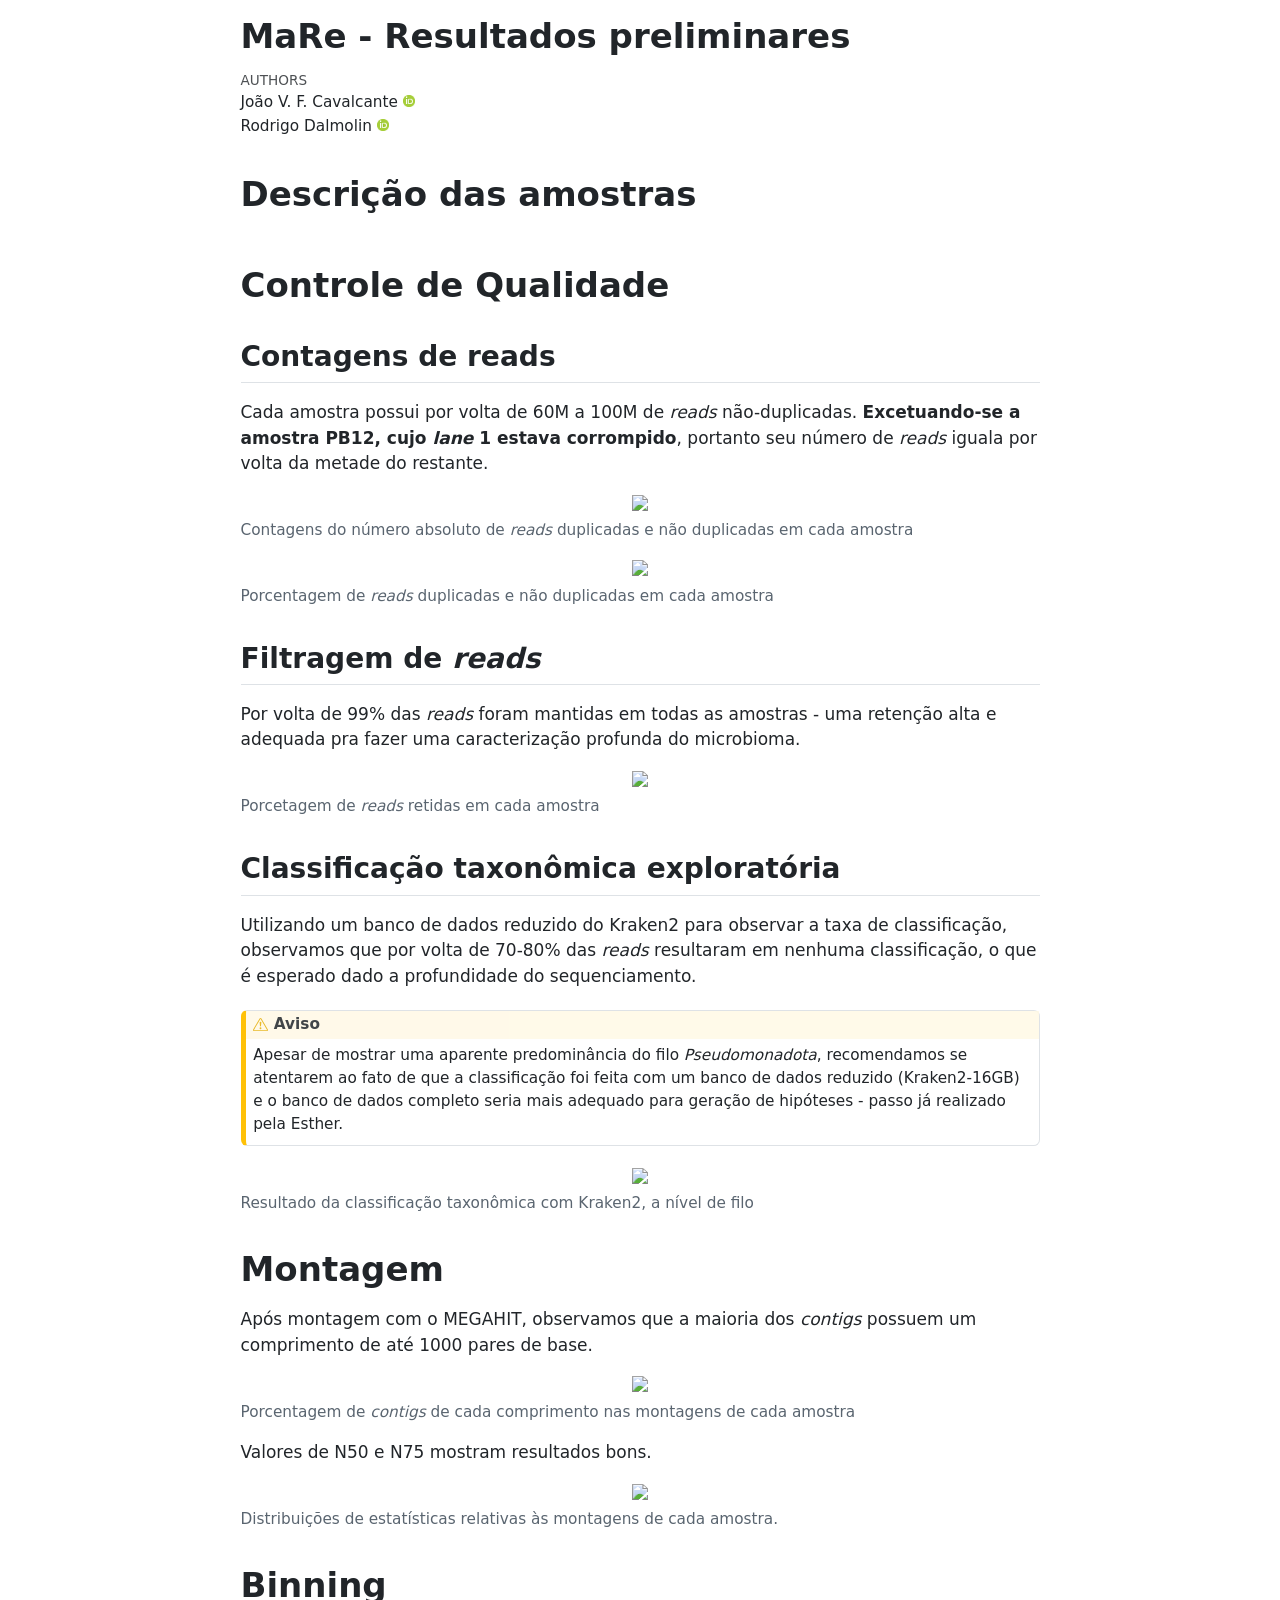
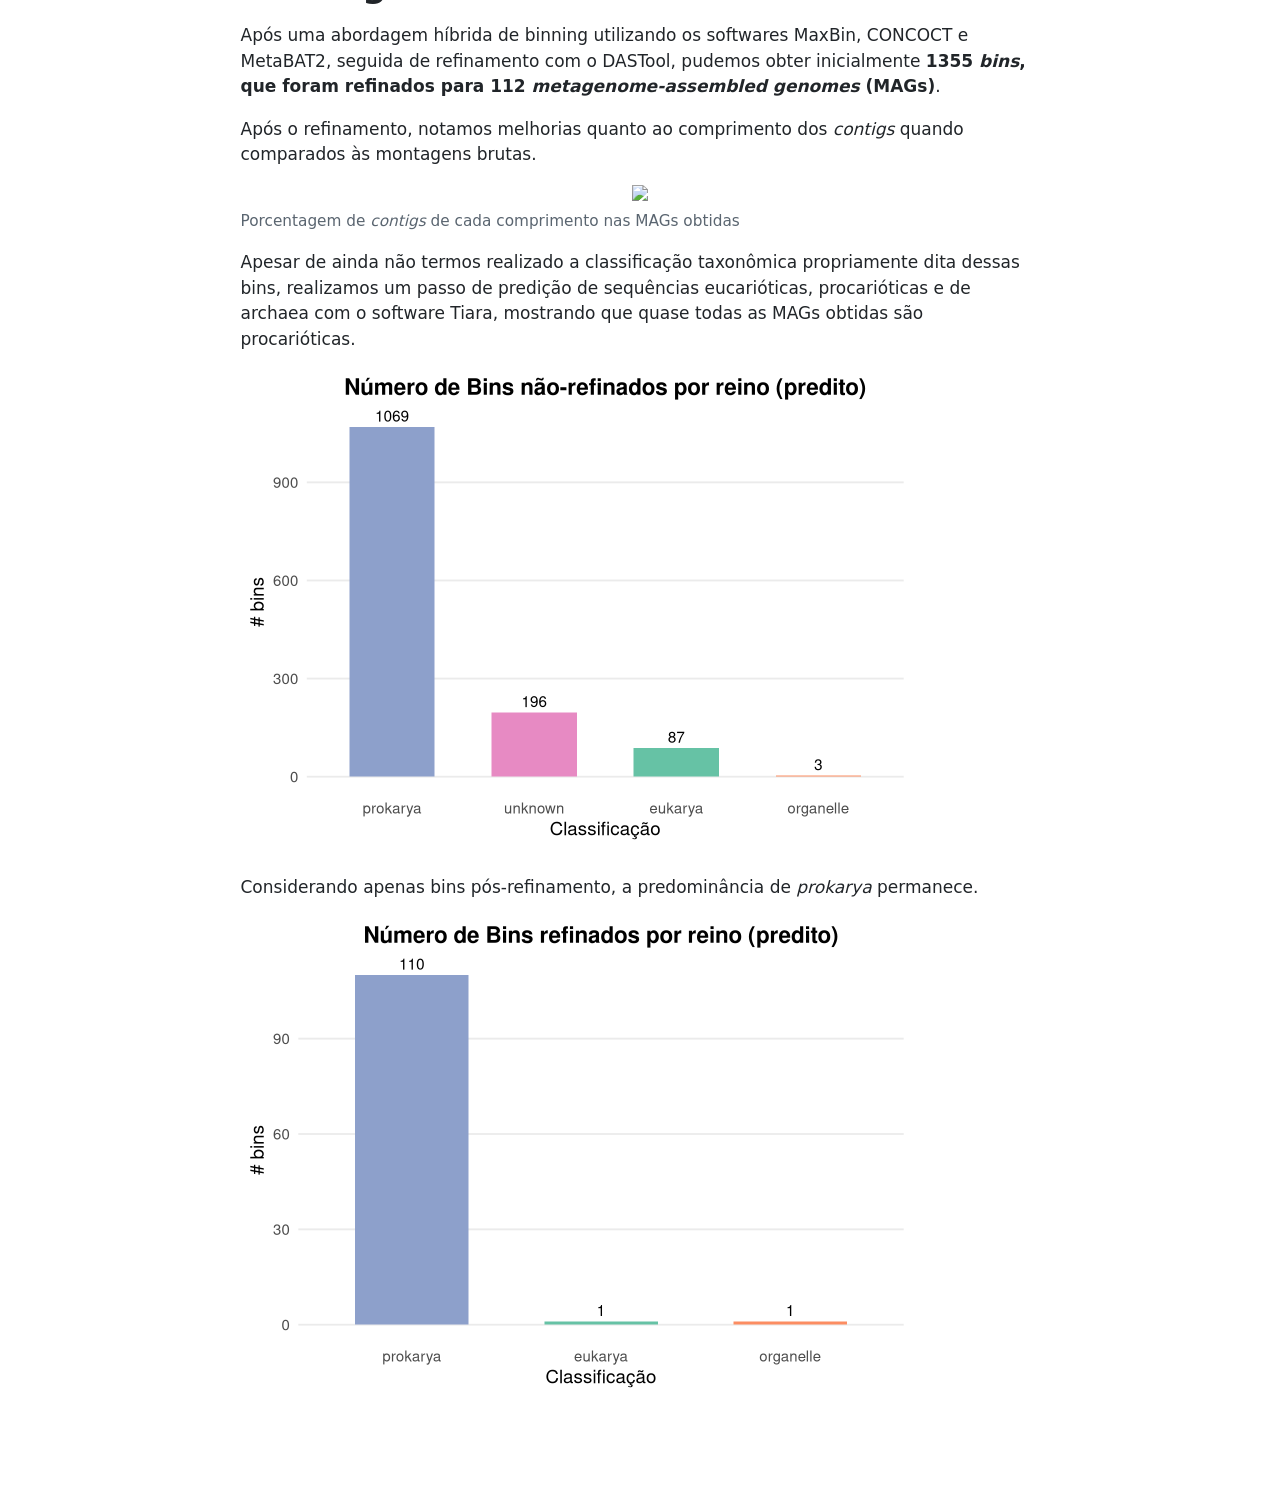
==== index.html @ b027f6ff "feat: Add report" ====
<!DOCTYPE html>
<html xmlns="http://www.w3.org/1999/xhtml" lang="en" xml:lang="en"><head>

<meta charset="utf-8">
<meta name="generator" content="quarto-1.4.553">

<meta name="viewport" content="width=device-width, initial-scale=1.0, user-scalable=yes">

<meta name="author" content="João V. F. Cavalcante">
<meta name="author" content="Rodrigo Dalmolin">

<title>MaRe - Resultados preliminares</title>
<style>
code{white-space: pre-wrap;}
span.smallcaps{font-variant: small-caps;}
div.columns{display: flex; gap: min(4vw, 1.5em);}
div.column{flex: auto; overflow-x: auto;}
div.hanging-indent{margin-left: 1.5em; text-indent: -1.5em;}
ul.task-list{list-style: none;}
ul.task-list li input[type="checkbox"] {
  width: 0.8em;
  margin: 0 0.8em 0.2em -1em; /* quarto-specific, see https://github.com/quarto-dev/quarto-cli/issues/4556 */ 
  vertical-align: middle;
}
</style>


<script src="index_files/libs/clipboard/clipboard.min.js"></script>
<script src="index_files/libs/quarto-html/quarto.js"></script>
<script src="index_files/libs/quarto-html/popper.min.js"></script>
<script src="index_files/libs/quarto-html/tippy.umd.min.js"></script>
<script src="index_files/libs/quarto-html/anchor.min.js"></script>
<link href="index_files/libs/quarto-html/tippy.css" rel="stylesheet">
<link href="index_files/libs/quarto-html/quarto-syntax-highlighting.css" rel="stylesheet" id="quarto-text-highlighting-styles">
<script src="index_files/libs/bootstrap/bootstrap.min.js"></script>
<link href="index_files/libs/bootstrap/bootstrap-icons.css" rel="stylesheet">
<link href="index_files/libs/bootstrap/bootstrap.min.css" rel="stylesheet" id="quarto-bootstrap" data-mode="light">
<script src="index_files/libs/core-js-2.5.3/shim.min.js"></script>
<script src="index_files/libs/react-18.2.0/react.min.js"></script>
<script src="index_files/libs/react-18.2.0/react-dom.min.js"></script>
<script src="index_files/libs/reactwidget-2.0.0/react-tools.js"></script>
<script src="index_files/libs/htmlwidgets-1.6.4/htmlwidgets.js"></script>
<link href="index_files/libs/reactable-0.4.4/reactable.css" rel="stylesheet">
<script src="index_files/libs/reactable-binding-0.4.4/reactable.js"></script>


</head>

<body class="fullcontent">

<div id="quarto-content" class="page-columns page-rows-contents page-layout-article">

<main class="content" id="quarto-document-content">

<header id="title-block-header" class="quarto-title-block default">
<div class="quarto-title">
<h1 class="title">MaRe - Resultados preliminares</h1>
</div>



<div class="quarto-title-meta">

    <div>
    <div class="quarto-title-meta-heading">Authors</div>
    <div class="quarto-title-meta-contents">
             <p>João V. F. Cavalcante <a href="https://orcid.org/0000-0001-7513-7376" class="quarto-title-author-orcid"> <img src="[data-uri]"></a></p>
             <p>Rodrigo Dalmolin <a href="https://orcid.org/0000-0002-1688-6155" class="quarto-title-author-orcid"> <img src="[data-uri]"></a></p>
          </div>
  </div>
    
  
    
  </div>
  


</header>


<section id="descrição-das-amostras" class="level1">
<h1>Descrição das amostras</h1>
<div class="cell">
<div class="cell-output-display">
<div class="reactable html-widget html-fill-item" id="htmlwidget-205b510c0024f7c6f679" style="width:auto;height:auto;"></div>
<script type="application/json" data-for="htmlwidget-205b510c0024f7c6f679">{"x":{"tag":{"name":"Reactable","attribs":{"data":{"Amostra":["PB4","PB7","PB11","PB9","PB3","PB1","PB12"],"Local":["EstuárioBarradeMamanguape","EstuárioBarradeMamanguape","EstuárioCabedelo","EstuárioCabedelo","RestingaBarradeMamanguape","RestingaBarradeMamanguapeAçude","RestingaCabedeloRio"]},"columns":[{"id":"Amostra","name":"Amostra","type":"character"},{"id":"Local","name":"Local","type":"character"}],"highlight":true,"bordered":true,"striped":true,"compact":true,"dataKey":"7ef9dca7e879ddbe4e282c5e7ed46dc0"},"children":[]},"class":"reactR_markup"},"evals":[],"jsHooks":[]}</script>
</div>
</div>
</section>
<section id="controle-de-qualidade" class="level1">
<h1>Controle de Qualidade</h1>
<section id="contagens-de-reads" class="level2">
<h2 class="anchored" data-anchor-id="contagens-de-reads">Contagens de reads</h2>
<p>Cada amostra possui por volta de 60M a 100M de <em>reads</em> não-duplicadas. <strong>Excetuando-se a amostra PB12, cujo <em>lane</em> 1 estava corrompido</strong>, portanto seu número de <em>reads</em> iguala por volta da metade do restante.</p>
<div class="quarto-figure quarto-figure-center">
<figure class="figure">
<p><img src="./results/figures/fastqc_sequence_counts_plot.png" class="img-fluid figure-img"></p>
<figcaption>Contagens do número absoluto de <em>reads</em> duplicadas e não duplicadas em cada amostra</figcaption>
</figure>
</div>
<div class="quarto-figure quarto-figure-center">
<figure class="figure">
<p><img src="./results/figures/fastqc_sequence_counts_plot_percentage.png" class="img-fluid figure-img"></p>
<figcaption>Porcentagem de <em>reads</em> duplicadas e não duplicadas em cada amostra</figcaption>
</figure>
</div>
</section>
<section id="filtragem-de-reads" class="level2">
<h2 class="anchored" data-anchor-id="filtragem-de-reads">Filtragem de <em>reads</em></h2>
<p>Por volta de 99% das <em>reads</em> foram mantidas em todas as amostras - uma retenção alta e adequada pra fazer uma caracterização profunda do microbioma.</p>
<div class="quarto-figure quarto-figure-center">
<figure class="figure">
<p><img src="./results/figures/fastp_filtered_reads_plot.png" class="img-fluid figure-img"></p>
<figcaption>Porcetagem de <em>reads</em> retidas em cada amostra</figcaption>
</figure>
</div>
</section>
<section id="classificação-taxonômica-exploratória" class="level2">
<h2 class="anchored" data-anchor-id="classificação-taxonômica-exploratória">Classificação taxonômica exploratória</h2>
<p>Utilizando um banco de dados reduzido do Kraken2 para observar a taxa de classificação, observamos que por volta de 70-80% das <em>reads</em> resultaram em nenhuma classificação, o que é esperado dado a profundidade do sequenciamento.</p>
<div class="callout callout-style-default callout-warning callout-titled">
<div class="callout-header d-flex align-content-center">
<div class="callout-icon-container">
<i class="callout-icon"></i>
</div>
<div class="callout-title-container flex-fill">
Aviso
</div>
</div>
<div class="callout-body-container callout-body">
<p>Apesar de mostrar uma aparente predominância do filo <em>Pseudomonadota</em>, recomendamos se atentarem ao fato de que a classificação foi feita com um banco de dados reduzido (Kraken2-16GB) e o banco de dados completo seria mais adequado para geração de hipóteses - passo já realizado pela Esther.</p>
</div>
</div>
<div class="quarto-figure quarto-figure-center">
<figure class="figure">
<p><img src="./results/figures/Kraken2-top-n-plot.png" class="img-fluid figure-img"></p>
<figcaption>Resultado da classificação taxonômica com Kraken2, a nível de filo</figcaption>
</figure>
</div>
</section>
</section>
<section id="montagem" class="level1">
<h1>Montagem</h1>
<p>Após montagem com o MEGAHIT, observamos que a maioria dos <em>contigs</em> possuem um comprimento de até 1000 pares de base.</p>
<div class="quarto-figure quarto-figure-center">
<figure class="figure">
<p><img src="results/figures/quast_num_contigs.png" class="img-fluid figure-img"></p>
<figcaption>Porcentagem de <em>contigs</em> de cada comprimento nas montagens de cada amostra</figcaption>
</figure>
</div>
<p>Valores de N50 e N75 mostram resultados bons.</p>
<div class="quarto-figure quarto-figure-center">
<figure class="figure">
<p><img src="results/figures/quast_table.png" class="img-fluid figure-img"></p>
<figcaption>Distribuições de estatísticas relativas às montagens de cada amostra.</figcaption>
</figure>
</div>
</section>
<section id="binning" class="level1">
<h1>Binning</h1>
<p>Após uma abordagem híbrida de binning utilizando os softwares MaxBin, CONCOCT e MetaBAT2, seguida de refinamento com o DASTool, pudemos obter inicialmente <strong>1355 <em>bins</em>, que foram refinados para 112 <em>metagenome-assembled genomes</em> (MAGs)</strong>.</p>
<p>Após o refinamento, notamos melhorias quanto ao comprimento dos <em>contigs</em> quando comparados às montagens brutas.</p>
<div class="quarto-figure quarto-figure-center">
<figure class="figure">
<p><img src="results/figures/quast_num_contigs-1.png" class="img-fluid figure-img"></p>
<figcaption>Porcentagem de <em>contigs</em> de cada comprimento nas MAGs obtidas</figcaption>
</figure>
</div>
<p>Apesar de ainda não termos realizado a classificação taxonômica propriamente dita dessas bins, realizamos um passo de predição de sequências eucarióticas, procarióticas e de archaea com o software Tiara, mostrando que quase todas as MAGs obtidas são procarióticas.</p>
<div class="cell">
<div class="cell-output-display">
<div>
<figure class="figure">
<p><img src="index_files/figure-html/unnamed-chunk-2-1.png" class="img-fluid figure-img" width="672"></p>
</figure>
</div>
</div>
</div>
<p>Considerando apenas bins pós-refinamento, a predominância de <em>prokarya</em> permanece.</p>
<div class="cell">
<div class="cell-output-display">
<div>
<figure class="figure">
<p><img src="index_files/figure-html/unnamed-chunk-3-1.png" class="img-fluid figure-img" width="672"></p>
</figure>
</div>
</div>
</div>
</section>

</main>
<!-- /main column -->
<script id="quarto-html-after-body" type="application/javascript">
window.document.addEventListener("DOMContentLoaded", function (event) {
  const toggleBodyColorMode = (bsSheetEl) => {
    const mode = bsSheetEl.getAttribute("data-mode");
    const bodyEl = window.document.querySelector("body");
    if (mode === "dark") {
      bodyEl.classList.add("quarto-dark");
      bodyEl.classList.remove("quarto-light");
    } else {
      bodyEl.classList.add("quarto-light");
      bodyEl.classList.remove("quarto-dark");
    }
  }
  const toggleBodyColorPrimary = () => {
    const bsSheetEl = window.document.querySelector("link#quarto-bootstrap");
    if (bsSheetEl) {
      toggleBodyColorMode(bsSheetEl);
    }
  }
  toggleBodyColorPrimary();  
  const icon = "";
  const anchorJS = new window.AnchorJS();
  anchorJS.options = {
    placement: 'right',
    icon: icon
  };
  anchorJS.add('.anchored');
  const isCodeAnnotation = (el) => {
    for (const clz of el.classList) {
      if (clz.startsWith('code-annotation-')) {                     
        return true;
      }
    }
    return false;
  }
  const clipboard = new window.ClipboardJS('.code-copy-button', {
    text: function(trigger) {
      const codeEl = trigger.previousElementSibling.cloneNode(true);
      for (const childEl of codeEl.children) {
        if (isCodeAnnotation(childEl)) {
          childEl.remove();
        }
      }
      return codeEl.innerText;
    }
  });
  clipboard.on('success', function(e) {
    // button target
    const button = e.trigger;
    // don't keep focus
    button.blur();
    // flash "checked"
    button.classList.add('code-copy-button-checked');
    var currentTitle = button.getAttribute("title");
    button.setAttribute("title", "Copied!");
    let tooltip;
    if (window.bootstrap) {
      button.setAttribute("data-bs-toggle", "tooltip");
      button.setAttribute("data-bs-placement", "left");
      button.setAttribute("data-bs-title", "Copied!");
      tooltip = new bootstrap.Tooltip(button, 
        { trigger: "manual", 
          customClass: "code-copy-button-tooltip",
          offset: [0, -8]});
      tooltip.show();    
    }
    setTimeout(function() {
      if (tooltip) {
        tooltip.hide();
        button.removeAttribute("data-bs-title");
        button.removeAttribute("data-bs-toggle");
        button.removeAttribute("data-bs-placement");
      }
      button.setAttribute("title", currentTitle);
      button.classList.remove('code-copy-button-checked');
    }, 1000);
    // clear code selection
    e.clearSelection();
  });
    var localhostRegex = new RegExp(/^(?:http|https):\/\/localhost\:?[0-9]*\//);
    var mailtoRegex = new RegExp(/^mailto:/);
      var filterRegex = new RegExp('/' + window.location.host + '/');
    var isInternal = (href) => {
        return filterRegex.test(href) || localhostRegex.test(href) || mailtoRegex.test(href);
    }
    // Inspect non-navigation links and adorn them if external
 	var links = window.document.querySelectorAll('a[href]:not(.nav-link):not(.navbar-brand):not(.toc-action):not(.sidebar-link):not(.sidebar-item-toggle):not(.pagination-link):not(.no-external):not([aria-hidden]):not(.dropdown-item):not(.quarto-navigation-tool)');
    for (var i=0; i<links.length; i++) {
      const link = links[i];
      if (!isInternal(link.href)) {
        // undo the damage that might have been done by quarto-nav.js in the case of
        // links that we want to consider external
        if (link.dataset.originalHref !== undefined) {
          link.href = link.dataset.originalHref;
        }
      }
    }
  function tippyHover(el, contentFn, onTriggerFn, onUntriggerFn) {
    const config = {
      allowHTML: true,
      maxWidth: 500,
      delay: 100,
      arrow: false,
      appendTo: function(el) {
          return el.parentElement;
      },
      interactive: true,
      interactiveBorder: 10,
      theme: 'quarto',
      placement: 'bottom-start',
    };
    if (contentFn) {
      config.content = contentFn;
    }
    if (onTriggerFn) {
      config.onTrigger = onTriggerFn;
    }
    if (onUntriggerFn) {
      config.onUntrigger = onUntriggerFn;
    }
    window.tippy(el, config); 
  }
  const noterefs = window.document.querySelectorAll('a[role="doc-noteref"]');
  for (var i=0; i<noterefs.length; i++) {
    const ref = noterefs[i];
    tippyHover(ref, function() {
      // use id or data attribute instead here
      let href = ref.getAttribute('data-footnote-href') || ref.getAttribute('href');
      try { href = new URL(href).hash; } catch {}
      const id = href.replace(/^#\/?/, "");
      const note = window.document.getElementById(id);
      if (note) {
        return note.innerHTML;
      } else {
        return "";
      }
    });
  }
  const xrefs = window.document.querySelectorAll('a.quarto-xref');
  const processXRef = (id, note) => {
    // Strip column container classes
    const stripColumnClz = (el) => {
      el.classList.remove("page-full", "page-columns");
      if (el.children) {
        for (const child of el.children) {
          stripColumnClz(child);
        }
      }
    }
    stripColumnClz(note)
    if (id === null || id.startsWith('sec-')) {
      // Special case sections, only their first couple elements
      const container = document.createElement("div");
      if (note.children && note.children.length > 2) {
        container.appendChild(note.children[0].cloneNode(true));
        for (let i = 1; i < note.children.length; i++) {
          const child = note.children[i];
          if (child.tagName === "P" && child.innerText === "") {
            continue;
          } else {
            container.appendChild(child.cloneNode(true));
            break;
          }
        }
        if (window.Quarto?.typesetMath) {
          window.Quarto.typesetMath(container);
        }
        return container.innerHTML
      } else {
        if (window.Quarto?.typesetMath) {
          window.Quarto.typesetMath(note);
        }
        return note.innerHTML;
      }
    } else {
      // Remove any anchor links if they are present
      const anchorLink = note.querySelector('a.anchorjs-link');
      if (anchorLink) {
        anchorLink.remove();
      }
      if (window.Quarto?.typesetMath) {
        window.Quarto.typesetMath(note);
      }
      // TODO in 1.5, we should make sure this works without a callout special case
      if (note.classList.contains("callout")) {
        return note.outerHTML;
      } else {
        return note.innerHTML;
      }
    }
  }
  for (var i=0; i<xrefs.length; i++) {
    const xref = xrefs[i];
    tippyHover(xref, undefined, function(instance) {
      instance.disable();
      let url = xref.getAttribute('href');
      let hash = undefined; 
      if (url.startsWith('#')) {
        hash = url;
      } else {
        try { hash = new URL(url).hash; } catch {}
      }
      if (hash) {
        const id = hash.replace(/^#\/?/, "");
        const note = window.document.getElementById(id);
        if (note !== null) {
          try {
            const html = processXRef(id, note.cloneNode(true));
            instance.setContent(html);
          } finally {
            instance.enable();
            instance.show();
          }
        } else {
          // See if we can fetch this
          fetch(url.split('#')[0])
          .then(res => res.text())
          .then(html => {
            const parser = new DOMParser();
            const htmlDoc = parser.parseFromString(html, "text/html");
            const note = htmlDoc.getElementById(id);
            if (note !== null) {
              const html = processXRef(id, note);
              instance.setContent(html);
            } 
          }).finally(() => {
            instance.enable();
            instance.show();
          });
        }
      } else {
        // See if we can fetch a full url (with no hash to target)
        // This is a special case and we should probably do some content thinning / targeting
        fetch(url)
        .then(res => res.text())
        .then(html => {
          const parser = new DOMParser();
          const htmlDoc = parser.parseFromString(html, "text/html");
          const note = htmlDoc.querySelector('main.content');
          if (note !== null) {
            // This should only happen for chapter cross references
            // (since there is no id in the URL)
            // remove the first header
            if (note.children.length > 0 && note.children[0].tagName === "HEADER") {
              note.children[0].remove();
            }
            const html = processXRef(null, note);
            instance.setContent(html);
          } 
        }).finally(() => {
          instance.enable();
          instance.show();
        });
      }
    }, function(instance) {
    });
  }
      let selectedAnnoteEl;
      const selectorForAnnotation = ( cell, annotation) => {
        let cellAttr = 'data-code-cell="' + cell + '"';
        let lineAttr = 'data-code-annotation="' +  annotation + '"';
        const selector = 'span[' + cellAttr + '][' + lineAttr + ']';
        return selector;
      }
      const selectCodeLines = (annoteEl) => {
        const doc = window.document;
        const targetCell = annoteEl.getAttribute("data-target-cell");
        const targetAnnotation = annoteEl.getAttribute("data-target-annotation");
        const annoteSpan = window.document.querySelector(selectorForAnnotation(targetCell, targetAnnotation));
        const lines = annoteSpan.getAttribute("data-code-lines").split(",");
        const lineIds = lines.map((line) => {
          return targetCell + "-" + line;
        })
        let top = null;
        let height = null;
        let parent = null;
        if (lineIds.length > 0) {
            //compute the position of the single el (top and bottom and make a div)
            const el = window.document.getElementById(lineIds[0]);
            top = el.offsetTop;
            height = el.offsetHeight;
            parent = el.parentElement.parentElement;
          if (lineIds.length > 1) {
            const lastEl = window.document.getElementById(lineIds[lineIds.length - 1]);
            const bottom = lastEl.offsetTop + lastEl.offsetHeight;
            height = bottom - top;
          }
          if (top !== null && height !== null && parent !== null) {
            // cook up a div (if necessary) and position it 
            let div = window.document.getElementById("code-annotation-line-highlight");
            if (div === null) {
              div = window.document.createElement("div");
              div.setAttribute("id", "code-annotation-line-highlight");
              div.style.position = 'absolute';
              parent.appendChild(div);
            }
            div.style.top = top - 2 + "px";
            div.style.height = height + 4 + "px";
            div.style.left = 0;
            let gutterDiv = window.document.getElementById("code-annotation-line-highlight-gutter");
            if (gutterDiv === null) {
              gutterDiv = window.document.createElement("div");
              gutterDiv.setAttribute("id", "code-annotation-line-highlight-gutter");
              gutterDiv.style.position = 'absolute';
              const codeCell = window.document.getElementById(targetCell);
              const gutter = codeCell.querySelector('.code-annotation-gutter');
              gutter.appendChild(gutterDiv);
            }
            gutterDiv.style.top = top - 2 + "px";
            gutterDiv.style.height = height + 4 + "px";
          }
          selectedAnnoteEl = annoteEl;
        }
      };
      const unselectCodeLines = () => {
        const elementsIds = ["code-annotation-line-highlight", "code-annotation-line-highlight-gutter"];
        elementsIds.forEach((elId) => {
          const div = window.document.getElementById(elId);
          if (div) {
            div.remove();
          }
        });
        selectedAnnoteEl = undefined;
      };
        // Handle positioning of the toggle
    window.addEventListener(
      "resize",
      throttle(() => {
        elRect = undefined;
        if (selectedAnnoteEl) {
          selectCodeLines(selectedAnnoteEl);
        }
      }, 10)
    );
    function throttle(fn, ms) {
    let throttle = false;
    let timer;
      return (...args) => {
        if(!throttle) { // first call gets through
            fn.apply(this, args);
            throttle = true;
        } else { // all the others get throttled
            if(timer) clearTimeout(timer); // cancel #2
            timer = setTimeout(() => {
              fn.apply(this, args);
              timer = throttle = false;
            }, ms);
        }
      };
    }
      // Attach click handler to the DT
      const annoteDls = window.document.querySelectorAll('dt[data-target-cell]');
      for (const annoteDlNode of annoteDls) {
        annoteDlNode.addEventListener('click', (event) => {
          const clickedEl = event.target;
          if (clickedEl !== selectedAnnoteEl) {
            unselectCodeLines();
            const activeEl = window.document.querySelector('dt[data-target-cell].code-annotation-active');
            if (activeEl) {
              activeEl.classList.remove('code-annotation-active');
            }
            selectCodeLines(clickedEl);
            clickedEl.classList.add('code-annotation-active');
          } else {
            // Unselect the line
            unselectCodeLines();
            clickedEl.classList.remove('code-annotation-active');
          }
        });
      }
  const findCites = (el) => {
    const parentEl = el.parentElement;
    if (parentEl) {
      const cites = parentEl.dataset.cites;
      if (cites) {
        return {
          el,
          cites: cites.split(' ')
        };
      } else {
        return findCites(el.parentElement)
      }
    } else {
      return undefined;
    }
  };
  var bibliorefs = window.document.querySelectorAll('a[role="doc-biblioref"]');
  for (var i=0; i<bibliorefs.length; i++) {
    const ref = bibliorefs[i];
    const citeInfo = findCites(ref);
    if (citeInfo) {
      tippyHover(citeInfo.el, function() {
        var popup = window.document.createElement('div');
        citeInfo.cites.forEach(function(cite) {
          var citeDiv = window.document.createElement('div');
          citeDiv.classList.add('hanging-indent');
          citeDiv.classList.add('csl-entry');
          var biblioDiv = window.document.getElementById('ref-' + cite);
          if (biblioDiv) {
            citeDiv.innerHTML = biblioDiv.innerHTML;
          }
          popup.appendChild(citeDiv);
        });
        return popup.innerHTML;
      });
    }
  }
});
</script>
</div> <!-- /content -->




</body></html>
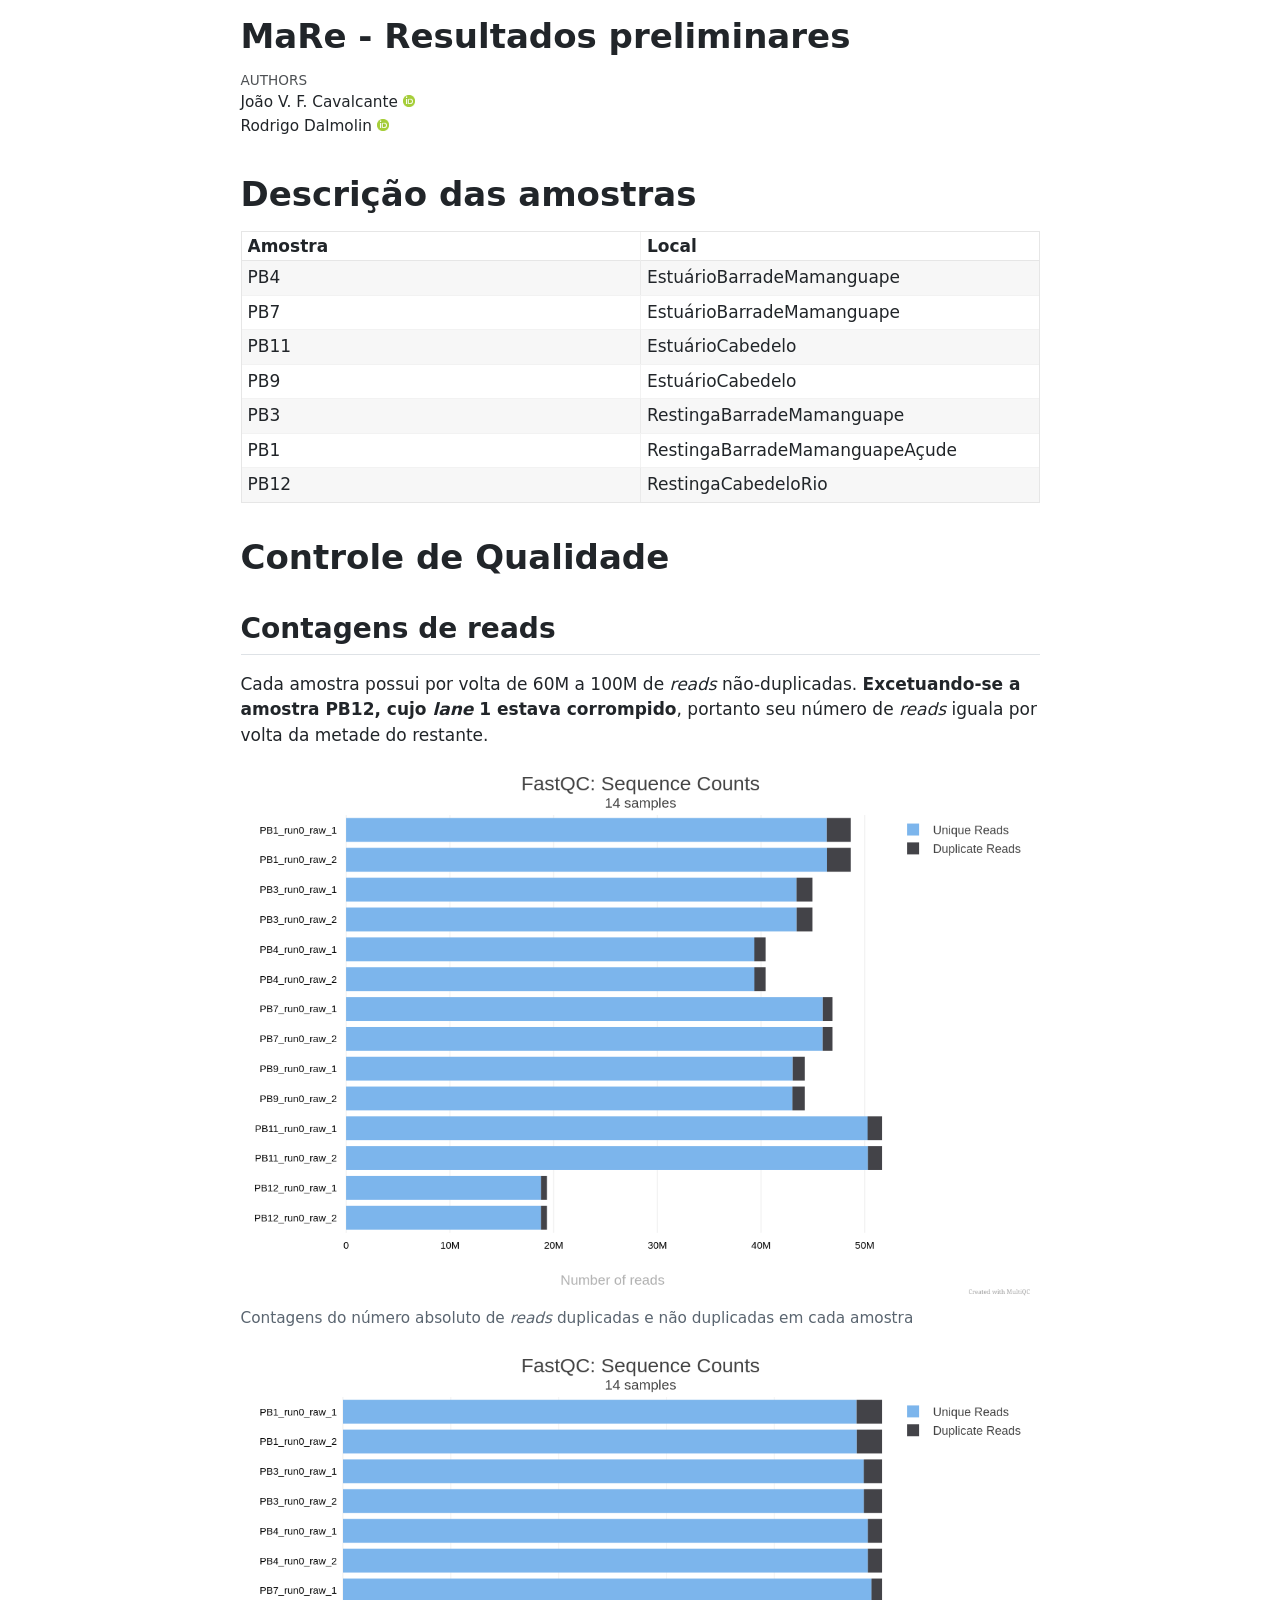
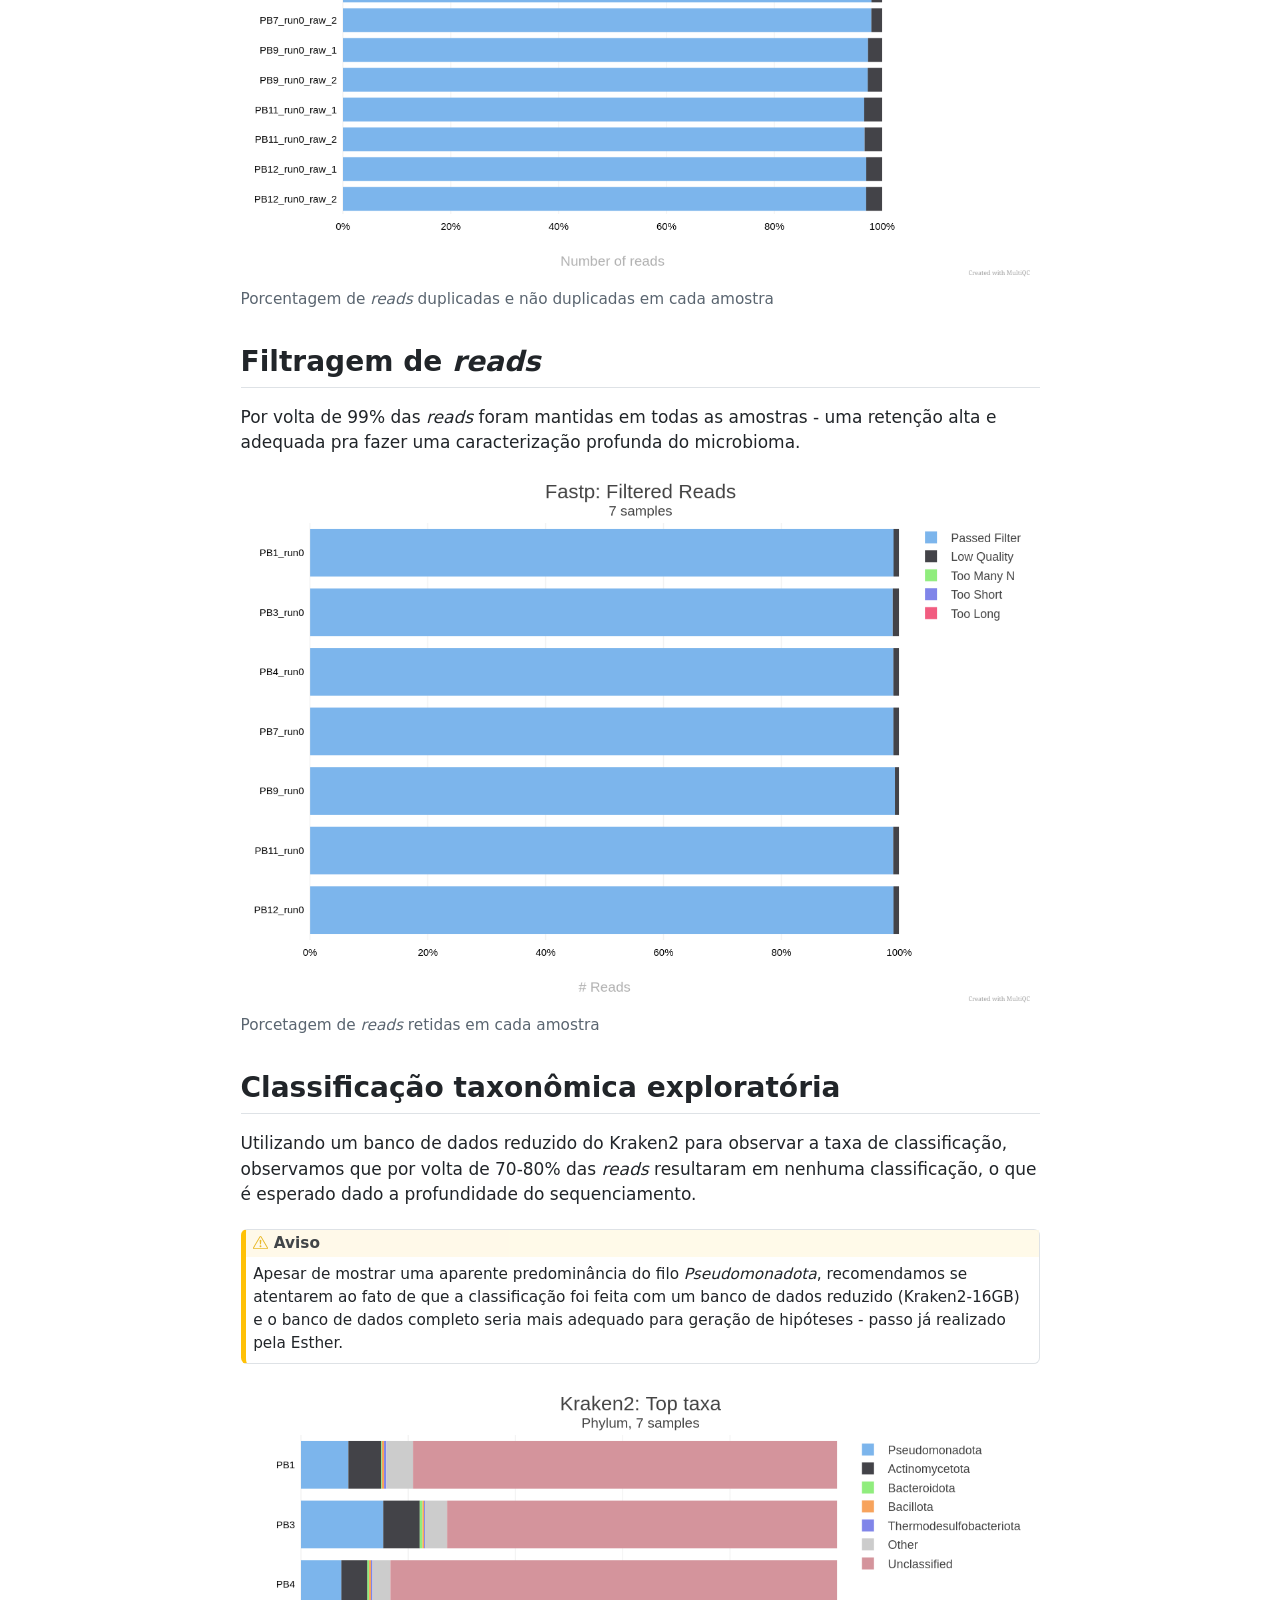
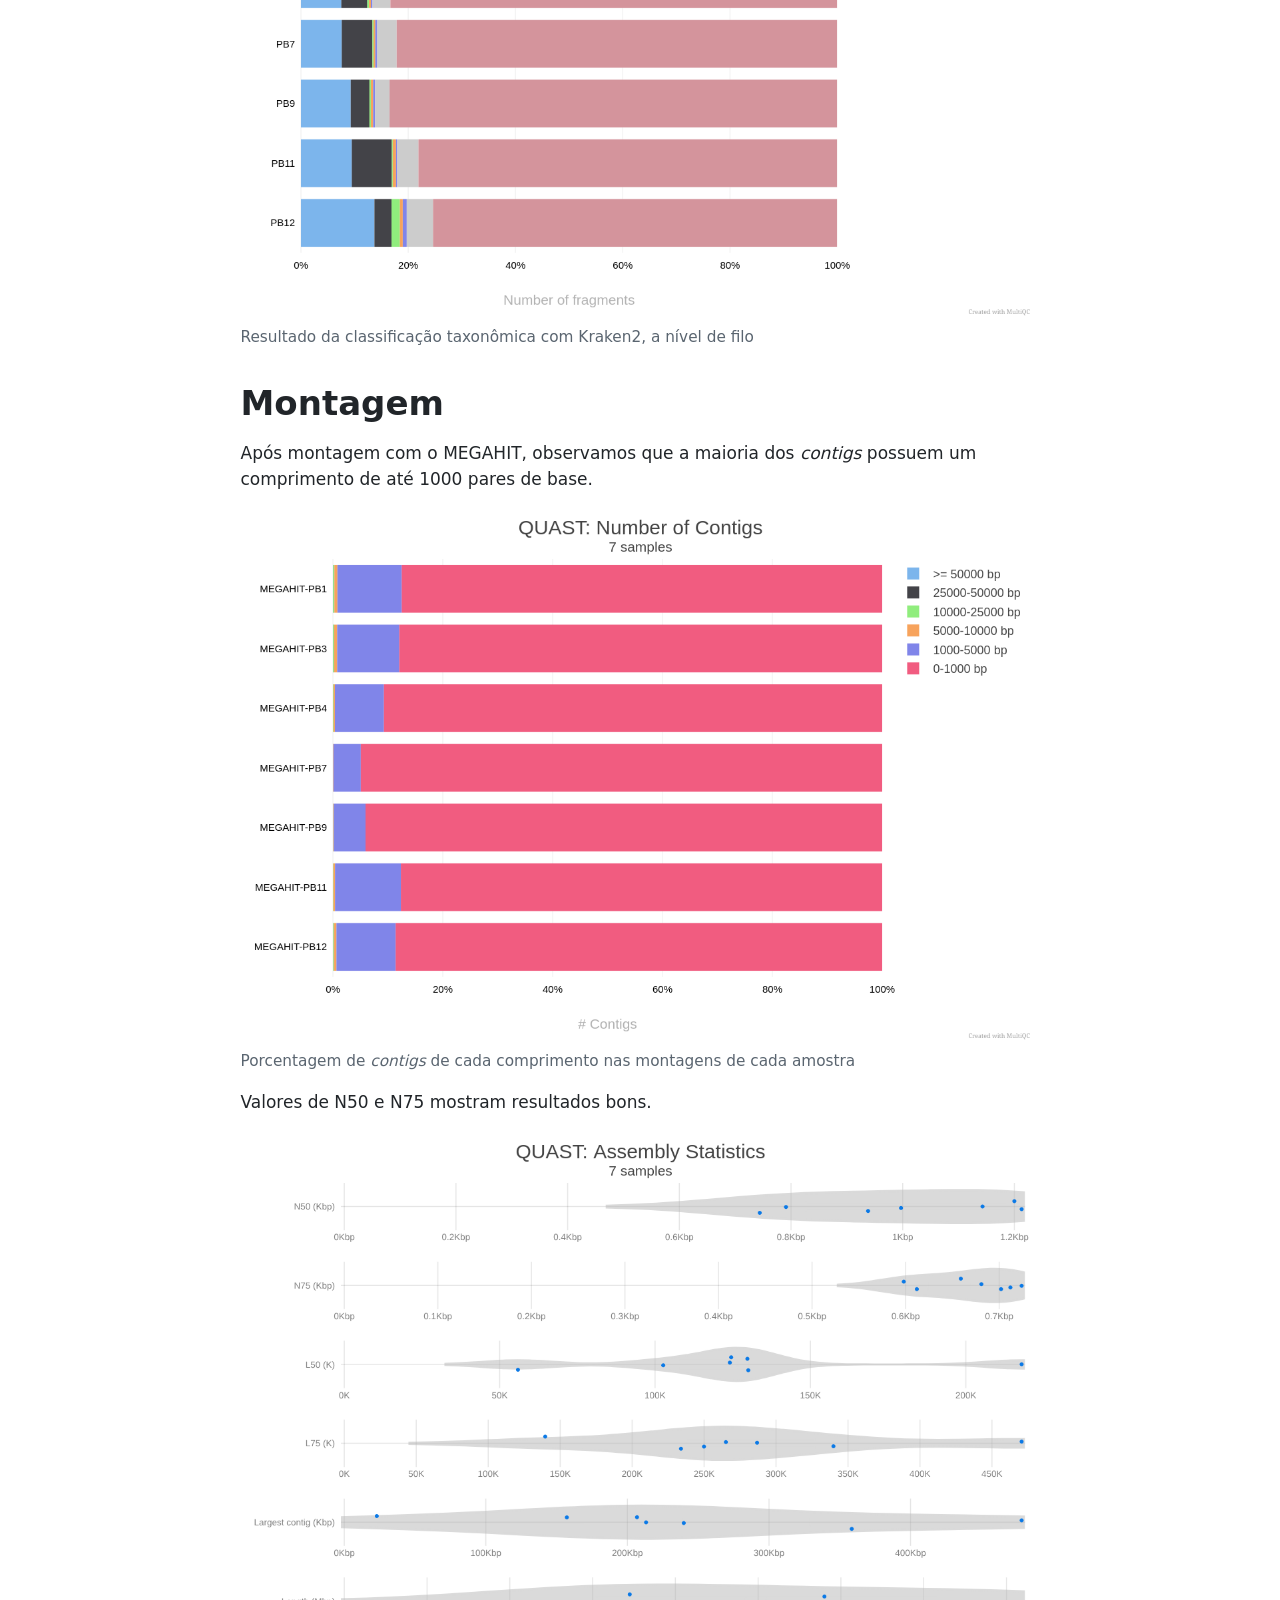
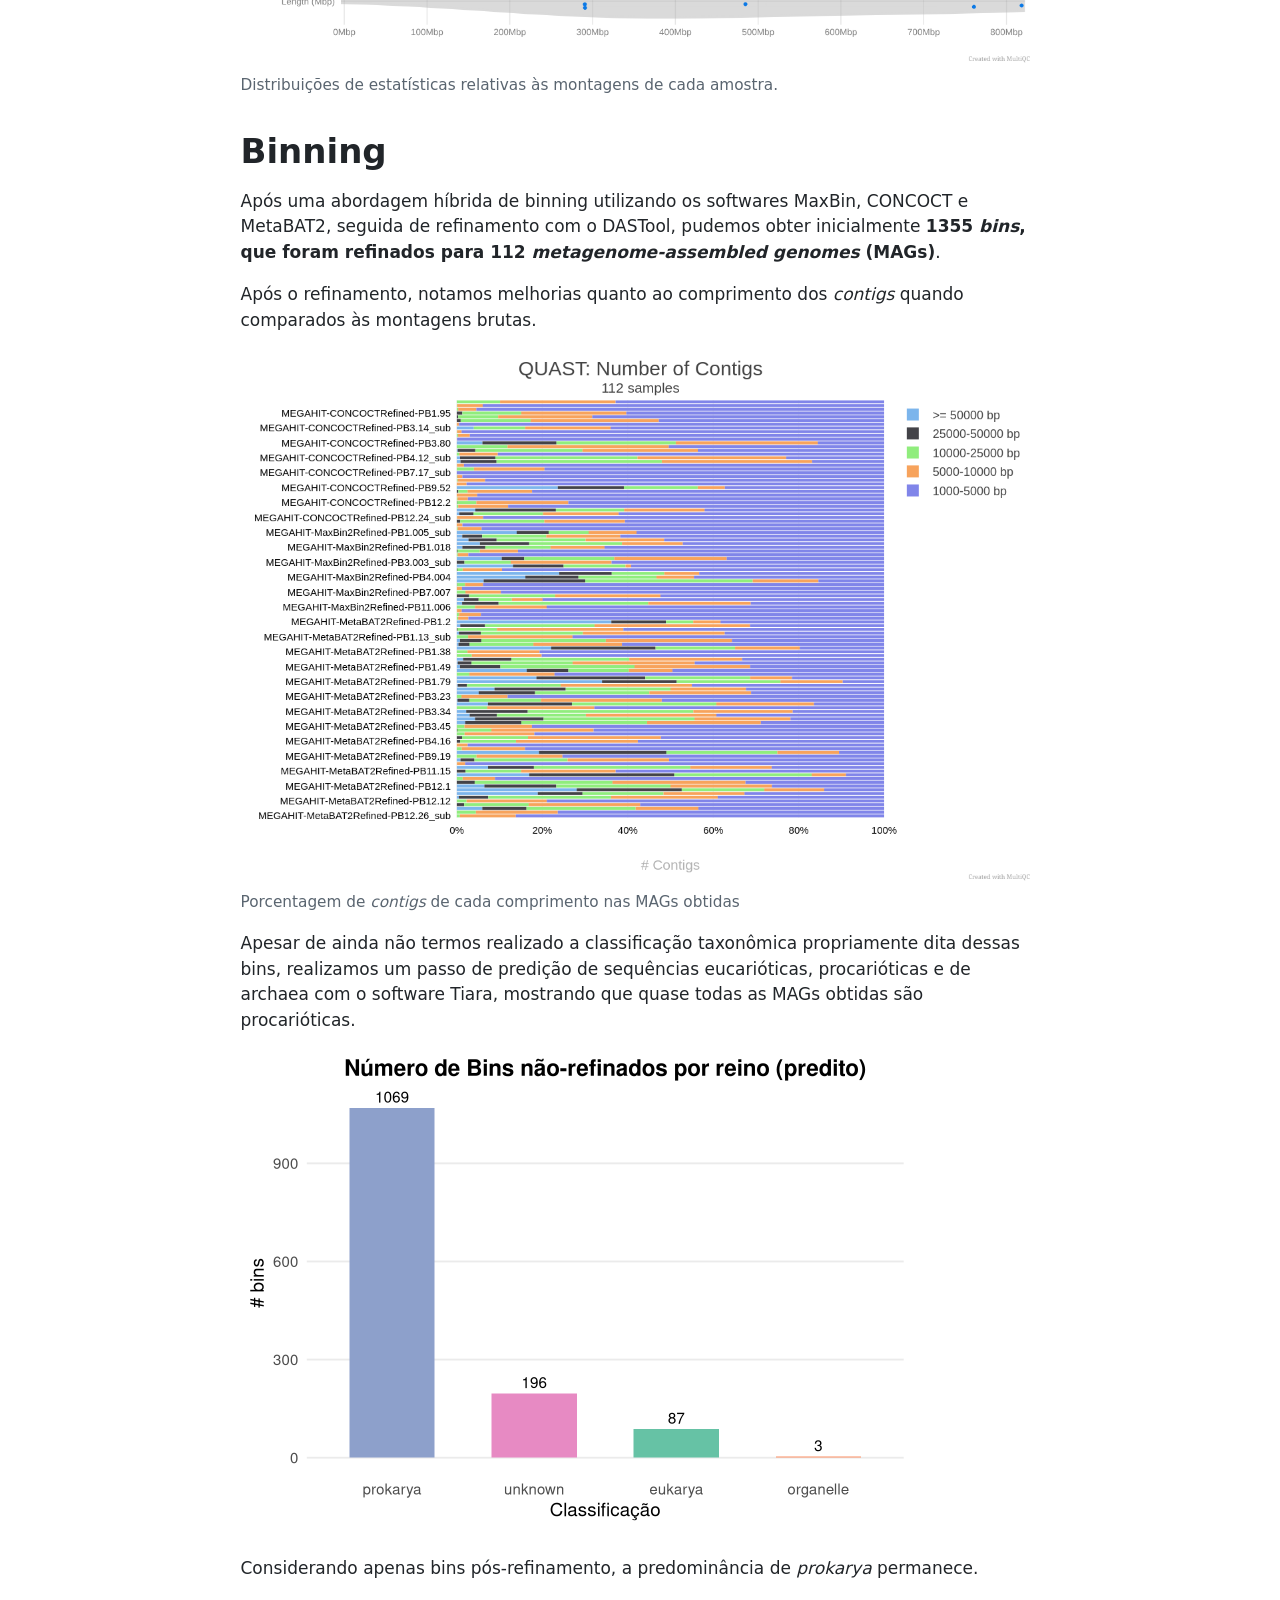
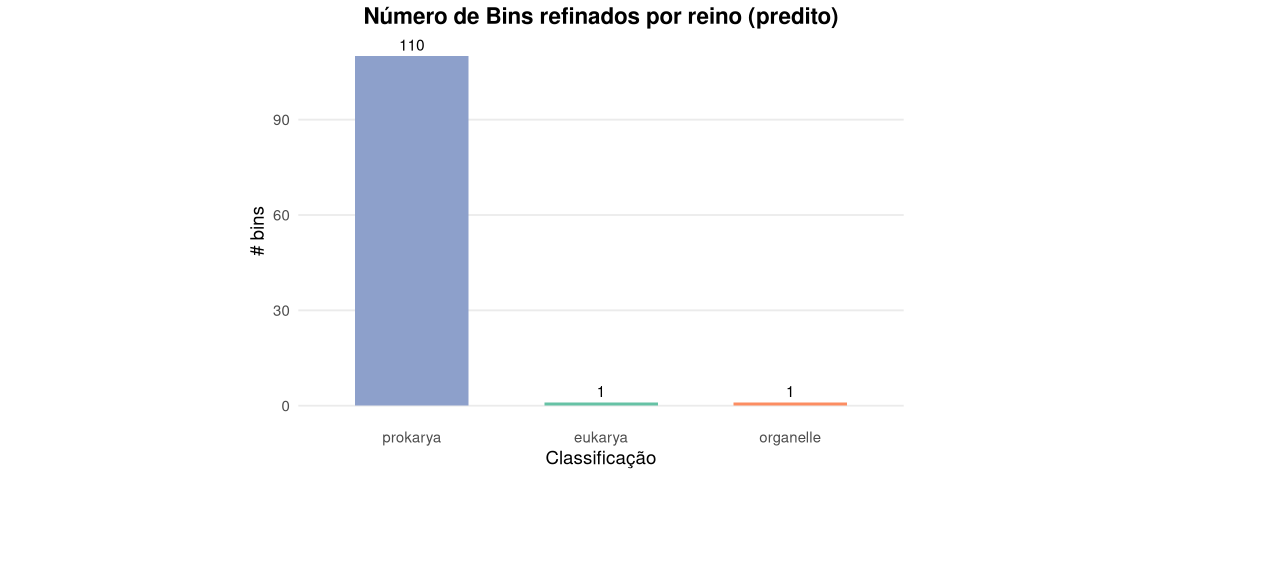
==== commit ea783a36: "fix: Make the report self-contained" ====
--- a/index.html
+++ b/index.html
@@ -18,30 +18,4238 @@
 div.hanging-indent{margin-left: 1.5em; text-indent: -1.5em;}
 ul.task-list{list-style: none;}
 ul.task-list li input[type="checkbox"] {
-  width: 0.8em;
-  margin: 0 0.8em 0.2em -1em; /* quarto-specific, see https://github.com/quarto-dev/quarto-cli/issues/4556 */ 
-  vertical-align: middle;
+width: 0.8em;
+margin: 0 0.8em 0.2em -1em;  vertical-align: middle;
 }
 </style>
 
 
-<script src="index_files/libs/clipboard/clipboard.min.js"></script>
-<script src="index_files/libs/quarto-html/quarto.js"></script>
-<script src="index_files/libs/quarto-html/popper.min.js"></script>
-<script src="index_files/libs/quarto-html/tippy.umd.min.js"></script>
-<script src="index_files/libs/quarto-html/anchor.min.js"></script>
-<link href="index_files/libs/quarto-html/tippy.css" rel="stylesheet">
-<link href="index_files/libs/quarto-html/quarto-syntax-highlighting.css" rel="stylesheet" id="quarto-text-highlighting-styles">
-<script src="index_files/libs/bootstrap/bootstrap.min.js"></script>
-<link href="index_files/libs/bootstrap/bootstrap-icons.css" rel="stylesheet">
-<link href="index_files/libs/bootstrap/bootstrap.min.css" rel="stylesheet" id="quarto-bootstrap" data-mode="light">
-<script src="index_files/libs/core-js-2.5.3/shim.min.js"></script>
-<script src="index_files/libs/react-18.2.0/react.min.js"></script>
-<script src="index_files/libs/react-18.2.0/react-dom.min.js"></script>
-<script src="index_files/libs/reactwidget-2.0.0/react-tools.js"></script>
-<script src="index_files/libs/htmlwidgets-1.6.4/htmlwidgets.js"></script>
-<link href="index_files/libs/reactable-0.4.4/reactable.css" rel="stylesheet">
-<script src="index_files/libs/reactable-binding-0.4.4/reactable.js"></script>
+<script>/*!
+ * clipboard.js v2.0.11
+ * https://clipboardjs.com/
+ *
+ * Licensed MIT © Zeno Rocha
+ */
+!function(t,e){"object"==typeof exports&&"object"==typeof module?module.exports=e():"function"==typeof define&&define.amd?define([],e):"object"==typeof exports?exports.ClipboardJS=e():t.ClipboardJS=e()}(this,function(){return n={686:function(t,e,n){"use strict";n.d(e,{default:function(){return b}});var e=n(279),i=n.n(e),e=n(370),u=n.n(e),e=n(817),r=n.n(e);function c(t){try{return document.execCommand(t)}catch(t){return}}var a=function(t){t=r()(t);return c("cut"),t};function o(t,e){var n,o,t=(n=t,o="rtl"===document.documentElement.getAttribute("dir"),(t=document.createElement("textarea")).style.fontSize="12pt",t.style.border="0",t.style.padding="0",t.style.margin="0",t.style.position="absolute",t.style[o?"right":"left"]="-9999px",o=window.pageYOffset||document.documentElement.scrollTop,t.style.top="".concat(o,"px"),t.setAttribute("readonly",""),t.value=n,t);return e.container.appendChild(t),e=r()(t),c("copy"),t.remove(),e}var f=function(t){var e=1<arguments.length&&void 0!==arguments[1]?arguments[1]:{container:document.body},n="";return"string"==typeof t?n=o(t,e):t instanceof HTMLInputElement&&!["text","search","url","tel","password"].includes(null==t?void 0:t.type)?n=o(t.value,e):(n=r()(t),c("copy")),n};function l(t){return(l="function"==typeof Symbol&&"symbol"==typeof Symbol.iterator?function(t){return typeof t}:function(t){return t&&"function"==typeof Symbol&&t.constructor===Symbol&&t!==Symbol.prototype?"symbol":typeof t})(t)}var s=function(){var t=0<arguments.length&&void 0!==arguments[0]?arguments[0]:{},e=t.action,n=void 0===e?"copy":e,o=t.container,e=t.target,t=t.text;if("copy"!==n&&"cut"!==n)throw new Error('Invalid "action" value, use either "copy" or "cut"');if(void 0!==e){if(!e||"object"!==l(e)||1!==e.nodeType)throw new Error('Invalid "target" value, use a valid Element');if("copy"===n&&e.hasAttribute("disabled"))throw new Error('Invalid "target" attribute. Please use "readonly" instead of "disabled" attribute');if("cut"===n&&(e.hasAttribute("readonly")||e.hasAttribute("disabled")))throw new Error('Invalid "target" attribute. You can\'t cut text from elements with "readonly" or "disabled" attributes')}return t?f(t,{container:o}):e?"cut"===n?a(e):f(e,{container:o}):void 0};function p(t){return(p="function"==typeof Symbol&&"symbol"==typeof Symbol.iterator?function(t){return typeof t}:function(t){return t&&"function"==typeof Symbol&&t.constructor===Symbol&&t!==Symbol.prototype?"symbol":typeof t})(t)}function d(t,e){for(var n=0;n<e.length;n++){var o=e[n];o.enumerable=o.enumerable||!1,o.configurable=!0,"value"in o&&(o.writable=!0),Object.defineProperty(t,o.key,o)}}function y(t,e){return(y=Object.setPrototypeOf||function(t,e){return t.__proto__=e,t})(t,e)}function h(n){var o=function(){if("undefined"==typeof Reflect||!Reflect.construct)return!1;if(Reflect.construct.sham)return!1;if("function"==typeof Proxy)return!0;try{return Date.prototype.toString.call(Reflect.construct(Date,[],function(){})),!0}catch(t){return!1}}();return function(){var t,e=v(n);return t=o?(t=v(this).constructor,Reflect.construct(e,arguments,t)):e.apply(this,arguments),e=this,!(t=t)||"object"!==p(t)&&"function"!=typeof t?function(t){if(void 0!==t)return t;throw new ReferenceError("this hasn't been initialised - super() hasn't been called")}(e):t}}function v(t){return(v=Object.setPrototypeOf?Object.getPrototypeOf:function(t){return t.__proto__||Object.getPrototypeOf(t)})(t)}function m(t,e){t="data-clipboard-".concat(t);if(e.hasAttribute(t))return e.getAttribute(t)}var b=function(){!function(t,e){if("function"!=typeof e&&null!==e)throw new TypeError("Super expression must either be null or a function");t.prototype=Object.create(e&&e.prototype,{constructor:{value:t,writable:!0,configurable:!0}}),e&&y(t,e)}(r,i());var t,e,n,o=h(r);function r(t,e){var n;return function(t){if(!(t instanceof r))throw new TypeError("Cannot call a class as a function")}(this),(n=o.call(this)).resolveOptions(e),n.listenClick(t),n}return t=r,n=[{key:"copy",value:function(t){var e=1<arguments.length&&void 0!==arguments[1]?arguments[1]:{container:document.body};return f(t,e)}},{key:"cut",value:function(t){return a(t)}},{key:"isSupported",value:function(){var t=0<arguments.length&&void 0!==arguments[0]?arguments[0]:["copy","cut"],t="string"==typeof t?[t]:t,e=!!document.queryCommandSupported;return t.forEach(function(t){e=e&&!!document.queryCommandSupported(t)}),e}}],(e=[{key:"resolveOptions",value:function(){var t=0<arguments.length&&void 0!==arguments[0]?arguments[0]:{};this.action="function"==typeof t.action?t.action:this.defaultAction,this.target="function"==typeof t.target?t.target:this.defaultTarget,this.text="function"==typeof t.text?t.text:this.defaultText,this.container="object"===p(t.container)?t.container:document.body}},{key:"listenClick",value:function(t){var e=this;this.listener=u()(t,"click",function(t){return e.onClick(t)})}},{key:"onClick",value:function(t){var e=t.delegateTarget||t.currentTarget,n=this.action(e)||"copy",t=s({action:n,container:this.container,target:this.target(e),text:this.text(e)});this.emit(t?"success":"error",{action:n,text:t,trigger:e,clearSelection:function(){e&&e.focus(),window.getSelection().removeAllRanges()}})}},{key:"defaultAction",value:function(t){return m("action",t)}},{key:"defaultTarget",value:function(t){t=m("target",t);if(t)return document.querySelector(t)}},{key:"defaultText",value:function(t){return m("text",t)}},{key:"destroy",value:function(){this.listener.destroy()}}])&&d(t.prototype,e),n&&d(t,n),r}()},828:function(t){var e;"undefined"==typeof Element||Element.prototype.matches||((e=Element.prototype).matches=e.matchesSelector||e.mozMatchesSelector||e.msMatchesSelector||e.oMatchesSelector||e.webkitMatchesSelector),t.exports=function(t,e){for(;t&&9!==t.nodeType;){if("function"==typeof t.matches&&t.matches(e))return t;t=t.parentNode}}},438:function(t,e,n){var u=n(828);function i(t,e,n,o,r){var i=function(e,n,t,o){return function(t){t.delegateTarget=u(t.target,n),t.delegateTarget&&o.call(e,t)}}.apply(this,arguments);return t.addEventListener(n,i,r),{destroy:function(){t.removeEventListener(n,i,r)}}}t.exports=function(t,e,n,o,r){return"function"==typeof t.addEventListener?i.apply(null,arguments):"function"==typeof n?i.bind(null,document).apply(null,arguments):("string"==typeof t&&(t=document.querySelectorAll(t)),Array.prototype.map.call(t,function(t){return i(t,e,n,o,r)}))}},879:function(t,n){n.node=function(t){return void 0!==t&&t instanceof HTMLElement&&1===t.nodeType},n.nodeList=function(t){var e=Object.prototype.toString.call(t);return void 0!==t&&("[object NodeList]"===e||"[object HTMLCollection]"===e)&&"length"in t&&(0===t.length||n.node(t[0]))},n.string=function(t){return"string"==typeof t||t instanceof String},n.fn=function(t){return"[object Function]"===Object.prototype.toString.call(t)}},370:function(t,e,n){var f=n(879),l=n(438);t.exports=function(t,e,n){if(!t&&!e&&!n)throw new Error("Missing required arguments");if(!f.string(e))throw new TypeError("Second argument must be a String");if(!f.fn(n))throw new TypeError("Third argument must be a Function");if(f.node(t))return c=e,a=n,(u=t).addEventListener(c,a),{destroy:function(){u.removeEventListener(c,a)}};if(f.nodeList(t))return o=t,r=e,i=n,Array.prototype.forEach.call(o,function(t){t.addEventListener(r,i)}),{destroy:function(){Array.prototype.forEach.call(o,function(t){t.removeEventListener(r,i)})}};if(f.string(t))return t=t,e=e,n=n,l(document.body,t,e,n);throw new TypeError("First argument must be a String, HTMLElement, HTMLCollection, or NodeList");var o,r,i,u,c,a}},817:function(t){t.exports=function(t){var e,n="SELECT"===t.nodeName?(t.focus(),t.value):"INPUT"===t.nodeName||"TEXTAREA"===t.nodeName?((e=t.hasAttribute("readonly"))||t.setAttribute("readonly",""),t.select(),t.setSelectionRange(0,t.value.length),e||t.removeAttribute("readonly"),t.value):(t.hasAttribute("contenteditable")&&t.focus(),n=window.getSelection(),(e=document.createRange()).selectNodeContents(t),n.removeAllRanges(),n.addRange(e),n.toString());return n}},279:function(t){function e(){}e.prototype={on:function(t,e,n){var o=this.e||(this.e={});return(o[t]||(o[t]=[])).push({fn:e,ctx:n}),this},once:function(t,e,n){var o=this;function r(){o.off(t,r),e.apply(n,arguments)}return r._=e,this.on(t,r,n)},emit:function(t){for(var e=[].slice.call(arguments,1),n=((this.e||(this.e={}))[t]||[]).slice(),o=0,r=n.length;o<r;o++)n[o].fn.apply(n[o].ctx,e);return this},off:function(t,e){var n=this.e||(this.e={}),o=n[t],r=[];if(o&&e)for(var i=0,u=o.length;i<u;i++)o[i].fn!==e&&o[i].fn._!==e&&r.push(o[i]);return r.length?n[t]=r:delete n[t],this}},t.exports=e,t.exports.TinyEmitter=e}},r={},o.n=function(t){var e=t&&t.__esModule?function(){return t.default}:function(){return t};return o.d(e,{a:e}),e},o.d=function(t,e){for(var n in e)o.o(e,n)&&!o.o(t,n)&&Object.defineProperty(t,n,{enumerable:!0,get:e[n]})},o.o=function(t,e){return Object.prototype.hasOwnProperty.call(t,e)},o(686).default;function o(t){if(r[t])return r[t].exports;var e=r[t]={exports:{}};return n[t](e,e.exports,o),e.exports}var n,r});</script>
+<script>const sectionChanged = new CustomEvent("quarto-sectionChanged", {
+  detail: {},
+  bubbles: true,
+  cancelable: false,
+  composed: false,
+});
+
+const layoutMarginEls = () => {
+  // Find any conflicting margin elements and add margins to the
+  // top to prevent overlap
+  const marginChildren = window.document.querySelectorAll(
+    ".column-margin.column-container > *, .margin-caption, .aside"
+  );
+
+  let lastBottom = 0;
+  for (const marginChild of marginChildren) {
+    if (marginChild.offsetParent !== null) {
+      // clear the top margin so we recompute it
+      marginChild.style.marginTop = null;
+      const top = marginChild.getBoundingClientRect().top + window.scrollY;
+      if (top < lastBottom) {
+        const marginChildStyle = window.getComputedStyle(marginChild);
+        const marginBottom = parseFloat(marginChildStyle["marginBottom"]);
+        const margin = lastBottom - top + marginBottom;
+        marginChild.style.marginTop = `${margin}px`;
+      }
+      const styles = window.getComputedStyle(marginChild);
+      const marginTop = parseFloat(styles["marginTop"]);
+      lastBottom = top + marginChild.getBoundingClientRect().height + marginTop;
+    }
+  }
+};
+
+window.document.addEventListener("DOMContentLoaded", function (_event) {
+  // Recompute the position of margin elements anytime the body size changes
+  if (window.ResizeObserver) {
+    const resizeObserver = new window.ResizeObserver(
+      throttle(() => {
+        layoutMarginEls();
+        if (
+          window.document.body.getBoundingClientRect().width < 990 &&
+          isReaderMode()
+        ) {
+          quartoToggleReader();
+        }
+      }, 50)
+    );
+    resizeObserver.observe(window.document.body);
+  }
+
+  const tocEl = window.document.querySelector('nav.toc-active[role="doc-toc"]');
+  const sidebarEl = window.document.getElementById("quarto-sidebar");
+  const leftTocEl = window.document.getElementById("quarto-sidebar-toc-left");
+  const marginSidebarEl = window.document.getElementById(
+    "quarto-margin-sidebar"
+  );
+  // function to determine whether the element has a previous sibling that is active
+  const prevSiblingIsActiveLink = (el) => {
+    const sibling = el.previousElementSibling;
+    if (sibling && sibling.tagName === "A") {
+      return sibling.classList.contains("active");
+    } else {
+      return false;
+    }
+  };
+
+  // fire slideEnter for bootstrap tab activations (for htmlwidget resize behavior)
+  function fireSlideEnter(e) {
+    const event = window.document.createEvent("Event");
+    event.initEvent("slideenter", true, true);
+    window.document.dispatchEvent(event);
+  }
+  const tabs = window.document.querySelectorAll('a[data-bs-toggle="tab"]');
+  tabs.forEach((tab) => {
+    tab.addEventListener("shown.bs.tab", fireSlideEnter);
+  });
+
+  // fire slideEnter for tabby tab activations (for htmlwidget resize behavior)
+  document.addEventListener("tabby", fireSlideEnter, false);
+
+  // Track scrolling and mark TOC links as active
+  // get table of contents and sidebar (bail if we don't have at least one)
+  const tocLinks = tocEl
+    ? [...tocEl.querySelectorAll("a[data-scroll-target]")]
+    : [];
+  const makeActive = (link) => tocLinks[link].classList.add("active");
+  const removeActive = (link) => tocLinks[link].classList.remove("active");
+  const removeAllActive = () =>
+    [...Array(tocLinks.length).keys()].forEach((link) => removeActive(link));
+
+  // activate the anchor for a section associated with this TOC entry
+  tocLinks.forEach((link) => {
+    link.addEventListener("click", () => {
+      if (link.href.indexOf("#") !== -1) {
+        const anchor = link.href.split("#")[1];
+        const heading = window.document.querySelector(
+          `[data-anchor-id=${anchor}]`
+        );
+        if (heading) {
+          // Add the class
+          heading.classList.add("reveal-anchorjs-link");
+
+          // function to show the anchor
+          const handleMouseout = () => {
+            heading.classList.remove("reveal-anchorjs-link");
+            heading.removeEventListener("mouseout", handleMouseout);
+          };
+
+          // add a function to clear the anchor when the user mouses out of it
+          heading.addEventListener("mouseout", handleMouseout);
+        }
+      }
+    });
+  });
+
+  const sections = tocLinks.map((link) => {
+    const target = link.getAttribute("data-scroll-target");
+    if (target.startsWith("#")) {
+      return window.document.getElementById(decodeURI(`${target.slice(1)}`));
+    } else {
+      return window.document.querySelector(decodeURI(`${target}`));
+    }
+  });
+
+  const sectionMargin = 200;
+  let currentActive = 0;
+  // track whether we've initialized state the first time
+  let init = false;
+
+  const updateActiveLink = () => {
+    // The index from bottom to top (e.g. reversed list)
+    let sectionIndex = -1;
+    if (
+      window.innerHeight + window.pageYOffset >=
+      window.document.body.offsetHeight
+    ) {
+      sectionIndex = 0;
+    } else {
+      sectionIndex = [...sections].reverse().findIndex((section) => {
+        if (section) {
+          return window.pageYOffset >= section.offsetTop - sectionMargin;
+        } else {
+          return false;
+        }
+      });
+    }
+    if (sectionIndex > -1) {
+      const current = sections.length - sectionIndex - 1;
+      if (current !== currentActive) {
+        removeAllActive();
+        currentActive = current;
+        makeActive(current);
+        if (init) {
+          window.dispatchEvent(sectionChanged);
+        }
+        init = true;
+      }
+    }
+  };
+
+  const inHiddenRegion = (top, bottom, hiddenRegions) => {
+    for (const region of hiddenRegions) {
+      if (top <= region.bottom && bottom >= region.top) {
+        return true;
+      }
+    }
+    return false;
+  };
+
+  const categorySelector = "header.quarto-title-block .quarto-category";
+  const activateCategories = (href) => {
+    // Find any categories
+    // Surround them with a link pointing back to:
+    // #category=Authoring
+    try {
+      const categoryEls = window.document.querySelectorAll(categorySelector);
+      for (const categoryEl of categoryEls) {
+        const categoryText = categoryEl.textContent;
+        if (categoryText) {
+          const link = `${href}#category=${encodeURIComponent(categoryText)}`;
+          const linkEl = window.document.createElement("a");
+          linkEl.setAttribute("href", link);
+          for (const child of categoryEl.childNodes) {
+            linkEl.append(child);
+          }
+          categoryEl.appendChild(linkEl);
+        }
+      }
+    } catch {
+      // Ignore errors
+    }
+  };
+  function hasTitleCategories() {
+    return window.document.querySelector(categorySelector) !== null;
+  }
+
+  function offsetRelativeUrl(url) {
+    const offset = getMeta("quarto:offset");
+    return offset ? offset + url : url;
+  }
+
+  function offsetAbsoluteUrl(url) {
+    const offset = getMeta("quarto:offset");
+    const baseUrl = new URL(offset, window.location);
+
+    const projRelativeUrl = url.replace(baseUrl, "");
+    if (projRelativeUrl.startsWith("/")) {
+      return projRelativeUrl;
+    } else {
+      return "/" + projRelativeUrl;
+    }
+  }
+
+  // read a meta tag value
+  function getMeta(metaName) {
+    const metas = window.document.getElementsByTagName("meta");
+    for (let i = 0; i < metas.length; i++) {
+      if (metas[i].getAttribute("name") === metaName) {
+        return metas[i].getAttribute("content");
+      }
+    }
+    return "";
+  }
+
+  async function findAndActivateCategories() {
+    const currentPagePath = offsetAbsoluteUrl(window.location.href);
+    const response = await fetch(offsetRelativeUrl("listings.json"));
+    if (response.status == 200) {
+      return response.json().then(function (listingPaths) {
+        const listingHrefs = [];
+        for (const listingPath of listingPaths) {
+          const pathWithoutLeadingSlash = listingPath.listing.substring(1);
+          for (const item of listingPath.items) {
+            if (
+              item === currentPagePath ||
+              item === currentPagePath + "index.html"
+            ) {
+              // Resolve this path against the offset to be sure
+              // we already are using the correct path to the listing
+              // (this adjusts the listing urls to be rooted against
+              // whatever root the page is actually running against)
+              const relative = offsetRelativeUrl(pathWithoutLeadingSlash);
+              const baseUrl = window.location;
+              const resolvedPath = new URL(relative, baseUrl);
+              listingHrefs.push(resolvedPath.pathname);
+              break;
+            }
+          }
+        }
+
+        // Look up the tree for a nearby linting and use that if we find one
+        const nearestListing = findNearestParentListing(
+          offsetAbsoluteUrl(window.location.pathname),
+          listingHrefs
+        );
+        if (nearestListing) {
+          activateCategories(nearestListing);
+        } else {
+          // See if the referrer is a listing page for this item
+          const referredRelativePath = offsetAbsoluteUrl(document.referrer);
+          const referrerListing = listingHrefs.find((listingHref) => {
+            const isListingReferrer =
+              listingHref === referredRelativePath ||
+              listingHref === referredRelativePath + "index.html";
+            return isListingReferrer;
+          });
+
+          if (referrerListing) {
+            // Try to use the referrer if possible
+            activateCategories(referrerListing);
+          } else if (listingHrefs.length > 0) {
+            // Otherwise, just fall back to the first listing
+            activateCategories(listingHrefs[0]);
+          }
+        }
+      });
+    }
+  }
+  if (hasTitleCategories()) {
+    findAndActivateCategories();
+  }
+
+  const findNearestParentListing = (href, listingHrefs) => {
+    if (!href || !listingHrefs) {
+      return undefined;
+    }
+    // Look up the tree for a nearby linting and use that if we find one
+    const relativeParts = href.substring(1).split("/");
+    while (relativeParts.length > 0) {
+      const path = relativeParts.join("/");
+      for (const listingHref of listingHrefs) {
+        if (listingHref.startsWith(path)) {
+          return listingHref;
+        }
+      }
+      relativeParts.pop();
+    }
+
+    return undefined;
+  };
+
+  const manageSidebarVisiblity = (el, placeholderDescriptor) => {
+    let isVisible = true;
+    let elRect;
+
+    return (hiddenRegions) => {
+      if (el === null) {
+        return;
+      }
+
+      // Find the last element of the TOC
+      const lastChildEl = el.lastElementChild;
+
+      if (lastChildEl) {
+        // Converts the sidebar to a menu
+        const convertToMenu = () => {
+          for (const child of el.children) {
+            child.style.opacity = 0;
+            child.style.overflow = "hidden";
+          }
+
+          nexttick(() => {
+            const toggleContainer = window.document.createElement("div");
+            toggleContainer.style.width = "100%";
+            toggleContainer.classList.add("zindex-over-content");
+            toggleContainer.classList.add("quarto-sidebar-toggle");
+            toggleContainer.classList.add("headroom-target"); // Marks this to be managed by headeroom
+            toggleContainer.id = placeholderDescriptor.id;
+            toggleContainer.style.position = "fixed";
+
+            const toggleIcon = window.document.createElement("i");
+            toggleIcon.classList.add("quarto-sidebar-toggle-icon");
+            toggleIcon.classList.add("bi");
+            toggleIcon.classList.add("bi-caret-down-fill");
+
+            const toggleTitle = window.document.createElement("div");
+            const titleEl = window.document.body.querySelector(
+              placeholderDescriptor.titleSelector
+            );
+            if (titleEl) {
+              toggleTitle.append(
+                titleEl.textContent || titleEl.innerText,
+                toggleIcon
+              );
+            }
+            toggleTitle.classList.add("zindex-over-content");
+            toggleTitle.classList.add("quarto-sidebar-toggle-title");
+            toggleContainer.append(toggleTitle);
+
+            const toggleContents = window.document.createElement("div");
+            toggleContents.classList = el.classList;
+            toggleContents.classList.add("zindex-over-content");
+            toggleContents.classList.add("quarto-sidebar-toggle-contents");
+            for (const child of el.children) {
+              if (child.id === "toc-title") {
+                continue;
+              }
+
+              const clone = child.cloneNode(true);
+              clone.style.opacity = 1;
+              clone.style.display = null;
+              toggleContents.append(clone);
+            }
+            toggleContents.style.height = "0px";
+            const positionToggle = () => {
+              // position the element (top left of parent, same width as parent)
+              if (!elRect) {
+                elRect = el.getBoundingClientRect();
+              }
+              toggleContainer.style.left = `${elRect.left}px`;
+              toggleContainer.style.top = `${elRect.top}px`;
+              toggleContainer.style.width = `${elRect.width}px`;
+            };
+            positionToggle();
+
+            toggleContainer.append(toggleContents);
+            el.parentElement.prepend(toggleContainer);
+
+            // Process clicks
+            let tocShowing = false;
+            // Allow the caller to control whether this is dismissed
+            // when it is clicked (e.g. sidebar navigation supports
+            // opening and closing the nav tree, so don't dismiss on click)
+            const clickEl = placeholderDescriptor.dismissOnClick
+              ? toggleContainer
+              : toggleTitle;
+
+            const closeToggle = () => {
+              if (tocShowing) {
+                toggleContainer.classList.remove("expanded");
+                toggleContents.style.height = "0px";
+                tocShowing = false;
+              }
+            };
+
+            // Get rid of any expanded toggle if the user scrolls
+            window.document.addEventListener(
+              "scroll",
+              throttle(() => {
+                closeToggle();
+              }, 50)
+            );
+
+            // Handle positioning of the toggle
+            window.addEventListener(
+              "resize",
+              throttle(() => {
+                elRect = undefined;
+                positionToggle();
+              }, 50)
+            );
+
+            window.addEventListener("quarto-hrChanged", () => {
+              elRect = undefined;
+            });
+
+            // Process the click
+            clickEl.onclick = () => {
+              if (!tocShowing) {
+                toggleContainer.classList.add("expanded");
+                toggleContents.style.height = null;
+                tocShowing = true;
+              } else {
+                closeToggle();
+              }
+            };
+          });
+        };
+
+        // Converts a sidebar from a menu back to a sidebar
+        const convertToSidebar = () => {
+          for (const child of el.children) {
+            child.style.opacity = 1;
+            child.style.overflow = null;
+          }
+
+          const placeholderEl = window.document.getElementById(
+            placeholderDescriptor.id
+          );
+          if (placeholderEl) {
+            placeholderEl.remove();
+          }
+
+          el.classList.remove("rollup");
+        };
+
+        if (isReaderMode()) {
+          convertToMenu();
+          isVisible = false;
+        } else {
+          // Find the top and bottom o the element that is being managed
+          const elTop = el.offsetTop;
+          const elBottom =
+            elTop + lastChildEl.offsetTop + lastChildEl.offsetHeight;
+
+          if (!isVisible) {
+            // If the element is current not visible reveal if there are
+            // no conflicts with overlay regions
+            if (!inHiddenRegion(elTop, elBottom, hiddenRegions)) {
+              convertToSidebar();
+              isVisible = true;
+            }
+          } else {
+            // If the element is visible, hide it if it conflicts with overlay regions
+            // and insert a placeholder toggle (or if we're in reader mode)
+            if (inHiddenRegion(elTop, elBottom, hiddenRegions)) {
+              convertToMenu();
+              isVisible = false;
+            }
+          }
+        }
+      }
+    };
+  };
+
+  const tabEls = document.querySelectorAll('a[data-bs-toggle="tab"]');
+  for (const tabEl of tabEls) {
+    const id = tabEl.getAttribute("data-bs-target");
+    if (id) {
+      const columnEl = document.querySelector(
+        `${id} .column-margin, .tabset-margin-content`
+      );
+      if (columnEl)
+        tabEl.addEventListener("shown.bs.tab", function (event) {
+          const el = event.srcElement;
+          if (el) {
+            const visibleCls = `${el.id}-margin-content`;
+            // walk up until we find a parent tabset
+            let panelTabsetEl = el.parentElement;
+            while (panelTabsetEl) {
+              if (panelTabsetEl.classList.contains("panel-tabset")) {
+                break;
+              }
+              panelTabsetEl = panelTabsetEl.parentElement;
+            }
+
+            if (panelTabsetEl) {
+              const prevSib = panelTabsetEl.previousElementSibling;
+              if (
+                prevSib &&
+                prevSib.classList.contains("tabset-margin-container")
+              ) {
+                const childNodes = prevSib.querySelectorAll(
+                  ".tabset-margin-content"
+                );
+                for (const childEl of childNodes) {
+                  if (childEl.classList.contains(visibleCls)) {
+                    childEl.classList.remove("collapse");
+                  } else {
+                    childEl.classList.add("collapse");
+                  }
+                }
+              }
+            }
+          }
+
+          layoutMarginEls();
+        });
+    }
+  }
+
+  // Manage the visibility of the toc and the sidebar
+  const marginScrollVisibility = manageSidebarVisiblity(marginSidebarEl, {
+    id: "quarto-toc-toggle",
+    titleSelector: "#toc-title",
+    dismissOnClick: true,
+  });
+  const sidebarScrollVisiblity = manageSidebarVisiblity(sidebarEl, {
+    id: "quarto-sidebarnav-toggle",
+    titleSelector: ".title",
+    dismissOnClick: false,
+  });
+  let tocLeftScrollVisibility;
+  if (leftTocEl) {
+    tocLeftScrollVisibility = manageSidebarVisiblity(leftTocEl, {
+      id: "quarto-lefttoc-toggle",
+      titleSelector: "#toc-title",
+      dismissOnClick: true,
+    });
+  }
+
+  // Find the first element that uses formatting in special columns
+  const conflictingEls = window.document.body.querySelectorAll(
+    '[class^="column-"], [class*=" column-"], aside, [class*="margin-caption"], [class*=" margin-caption"], [class*="margin-ref"], [class*=" margin-ref"]'
+  );
+
+  // Filter all the possibly conflicting elements into ones
+  // the do conflict on the left or ride side
+  const arrConflictingEls = Array.from(conflictingEls);
+  const leftSideConflictEls = arrConflictingEls.filter((el) => {
+    if (el.tagName === "ASIDE") {
+      return false;
+    }
+    return Array.from(el.classList).find((className) => {
+      return (
+        className !== "column-body" &&
+        className.startsWith("column-") &&
+        !className.endsWith("right") &&
+        !className.endsWith("container") &&
+        className !== "column-margin"
+      );
+    });
+  });
+  const rightSideConflictEls = arrConflictingEls.filter((el) => {
+    if (el.tagName === "ASIDE") {
+      return true;
+    }
+
+    const hasMarginCaption = Array.from(el.classList).find((className) => {
+      return className == "margin-caption";
+    });
+    if (hasMarginCaption) {
+      return true;
+    }
+
+    return Array.from(el.classList).find((className) => {
+      return (
+        className !== "column-body" &&
+        !className.endsWith("container") &&
+        className.startsWith("column-") &&
+        !className.endsWith("left")
+      );
+    });
+  });
+
+  const kOverlapPaddingSize = 10;
+  function toRegions(els) {
+    return els.map((el) => {
+      const boundRect = el.getBoundingClientRect();
+      const top =
+        boundRect.top +
+        document.documentElement.scrollTop -
+        kOverlapPaddingSize;
+      return {
+        top,
+        bottom: top + el.scrollHeight + 2 * kOverlapPaddingSize,
+      };
+    });
+  }
+
+  let hasObserved = false;
+  const visibleItemObserver = (els) => {
+    let visibleElements = [...els];
+    const intersectionObserver = new IntersectionObserver(
+      (entries, _observer) => {
+        entries.forEach((entry) => {
+          if (entry.isIntersecting) {
+            if (visibleElements.indexOf(entry.target) === -1) {
+              visibleElements.push(entry.target);
+            }
+          } else {
+            visibleElements = visibleElements.filter((visibleEntry) => {
+              return visibleEntry !== entry;
+            });
+          }
+        });
+
+        if (!hasObserved) {
+          hideOverlappedSidebars();
+        }
+        hasObserved = true;
+      },
+      {}
+    );
+    els.forEach((el) => {
+      intersectionObserver.observe(el);
+    });
+
+    return {
+      getVisibleEntries: () => {
+        return visibleElements;
+      },
+    };
+  };
+
+  const rightElementObserver = visibleItemObserver(rightSideConflictEls);
+  const leftElementObserver = visibleItemObserver(leftSideConflictEls);
+
+  const hideOverlappedSidebars = () => {
+    marginScrollVisibility(toRegions(rightElementObserver.getVisibleEntries()));
+    sidebarScrollVisiblity(toRegions(leftElementObserver.getVisibleEntries()));
+    if (tocLeftScrollVisibility) {
+      tocLeftScrollVisibility(
+        toRegions(leftElementObserver.getVisibleEntries())
+      );
+    }
+  };
+
+  window.quartoToggleReader = () => {
+    // Applies a slow class (or removes it)
+    // to update the transition speed
+    const slowTransition = (slow) => {
+      const manageTransition = (id, slow) => {
+        const el = document.getElementById(id);
+        if (el) {
+          if (slow) {
+            el.classList.add("slow");
+          } else {
+            el.classList.remove("slow");
+          }
+        }
+      };
+
+      manageTransition("TOC", slow);
+      manageTransition("quarto-sidebar", slow);
+    };
+    const readerMode = !isReaderMode();
+    setReaderModeValue(readerMode);
+
+    // If we're entering reader mode, slow the transition
+    if (readerMode) {
+      slowTransition(readerMode);
+    }
+    highlightReaderToggle(readerMode);
+    hideOverlappedSidebars();
+
+    // If we're exiting reader mode, restore the non-slow transition
+    if (!readerMode) {
+      slowTransition(!readerMode);
+    }
+  };
+
+  const highlightReaderToggle = (readerMode) => {
+    const els = document.querySelectorAll(".quarto-reader-toggle");
+    if (els) {
+      els.forEach((el) => {
+        if (readerMode) {
+          el.classList.add("reader");
+        } else {
+          el.classList.remove("reader");
+        }
+      });
+    }
+  };
+
+  const setReaderModeValue = (val) => {
+    if (window.location.protocol !== "file:") {
+      window.localStorage.setItem("quarto-reader-mode", val);
+    } else {
+      localReaderMode = val;
+    }
+  };
+
+  const isReaderMode = () => {
+    if (window.location.protocol !== "file:") {
+      return window.localStorage.getItem("quarto-reader-mode") === "true";
+    } else {
+      return localReaderMode;
+    }
+  };
+  let localReaderMode = null;
+
+  const tocOpenDepthStr = tocEl?.getAttribute("data-toc-expanded");
+  const tocOpenDepth = tocOpenDepthStr ? Number(tocOpenDepthStr) : 1;
+
+  // Walk the TOC and collapse/expand nodes
+  // Nodes are expanded if:
+  // - they are top level
+  // - they have children that are 'active' links
+  // - they are directly below an link that is 'active'
+  const walk = (el, depth) => {
+    // Tick depth when we enter a UL
+    if (el.tagName === "UL") {
+      depth = depth + 1;
+    }
+
+    // It this is active link
+    let isActiveNode = false;
+    if (el.tagName === "A" && el.classList.contains("active")) {
+      isActiveNode = true;
+    }
+
+    // See if there is an active child to this element
+    let hasActiveChild = false;
+    for (child of el.children) {
+      hasActiveChild = walk(child, depth) || hasActiveChild;
+    }
+
+    // Process the collapse state if this is an UL
+    if (el.tagName === "UL") {
+      if (tocOpenDepth === -1 && depth > 1) {
+        el.classList.add("collapse");
+      } else if (
+        depth <= tocOpenDepth ||
+        hasActiveChild ||
+        prevSiblingIsActiveLink(el)
+      ) {
+        el.classList.remove("collapse");
+      } else {
+        el.classList.add("collapse");
+      }
+
+      // untick depth when we leave a UL
+      depth = depth - 1;
+    }
+    return hasActiveChild || isActiveNode;
+  };
+
+  // walk the TOC and expand / collapse any items that should be shown
+
+  if (tocEl) {
+    walk(tocEl, 0);
+    updateActiveLink();
+  }
+
+  // Throttle the scroll event and walk peridiocally
+  window.document.addEventListener(
+    "scroll",
+    throttle(() => {
+      if (tocEl) {
+        updateActiveLink();
+        walk(tocEl, 0);
+      }
+      if (!isReaderMode()) {
+        hideOverlappedSidebars();
+      }
+    }, 5)
+  );
+  window.addEventListener(
+    "resize",
+    throttle(() => {
+      if (!isReaderMode()) {
+        hideOverlappedSidebars();
+      }
+    }, 10)
+  );
+  hideOverlappedSidebars();
+  highlightReaderToggle(isReaderMode());
+});
+
+// grouped tabsets
+window.addEventListener("pageshow", (_event) => {
+  function getTabSettings() {
+    const data = localStorage.getItem("quarto-persistent-tabsets-data");
+    if (!data) {
+      localStorage.setItem("quarto-persistent-tabsets-data", "{}");
+      return {};
+    }
+    if (data) {
+      return JSON.parse(data);
+    }
+  }
+
+  function setTabSettings(data) {
+    localStorage.setItem(
+      "quarto-persistent-tabsets-data",
+      JSON.stringify(data)
+    );
+  }
+
+  function setTabState(groupName, groupValue) {
+    const data = getTabSettings();
+    data[groupName] = groupValue;
+    setTabSettings(data);
+  }
+
+  function toggleTab(tab, active) {
+    const tabPanelId = tab.getAttribute("aria-controls");
+    const tabPanel = document.getElementById(tabPanelId);
+    if (active) {
+      tab.classList.add("active");
+      tabPanel.classList.add("active");
+    } else {
+      tab.classList.remove("active");
+      tabPanel.classList.remove("active");
+    }
+  }
+
+  function toggleAll(selectedGroup, selectorsToSync) {
+    for (const [thisGroup, tabs] of Object.entries(selectorsToSync)) {
+      const active = selectedGroup === thisGroup;
+      for (const tab of tabs) {
+        toggleTab(tab, active);
+      }
+    }
+  }
+
+  function findSelectorsToSyncByLanguage() {
+    const result = {};
+    const tabs = Array.from(
+      document.querySelectorAll(`div[data-group] a[id^='tabset-']`)
+    );
+    for (const item of tabs) {
+      const div = item.parentElement.parentElement.parentElement;
+      const group = div.getAttribute("data-group");
+      if (!result[group]) {
+        result[group] = {};
+      }
+      const selectorsToSync = result[group];
+      const value = item.innerHTML;
+      if (!selectorsToSync[value]) {
+        selectorsToSync[value] = [];
+      }
+      selectorsToSync[value].push(item);
+    }
+    return result;
+  }
+
+  function setupSelectorSync() {
+    const selectorsToSync = findSelectorsToSyncByLanguage();
+    Object.entries(selectorsToSync).forEach(([group, tabSetsByValue]) => {
+      Object.entries(tabSetsByValue).forEach(([value, items]) => {
+        items.forEach((item) => {
+          item.addEventListener("click", (_event) => {
+            setTabState(group, value);
+            toggleAll(value, selectorsToSync[group]);
+          });
+        });
+      });
+    });
+    return selectorsToSync;
+  }
+
+  const selectorsToSync = setupSelectorSync();
+  for (const [group, selectedName] of Object.entries(getTabSettings())) {
+    const selectors = selectorsToSync[group];
+    // it's possible that stale state gives us empty selections, so we explicitly check here.
+    if (selectors) {
+      toggleAll(selectedName, selectors);
+    }
+  }
+});
+
+function throttle(func, wait) {
+  let waiting = false;
+  return function () {
+    if (!waiting) {
+      func.apply(this, arguments);
+      waiting = true;
+      setTimeout(function () {
+        waiting = false;
+      }, wait);
+    }
+  };
+}
+
+function nexttick(func) {
+  return setTimeout(func, 0);
+}
+</script>
+<script>/**
+ * @popperjs/core v2.11.7 - MIT License
+ */
+
+!function(e,t){"object"==typeof exports&&"undefined"!=typeof module?t(exports):"function"==typeof define&&define.amd?define(["exports"],t):t((e="undefined"!=typeof globalThis?globalThis:e||self).Popper={})}(this,(function(e){"use strict";function t(e){if(null==e)return window;if("[object Window]"!==e.toString()){var t=e.ownerDocument;return t&&t.defaultView||window}return e}function n(e){return e instanceof t(e).Element||e instanceof Element}function r(e){return e instanceof t(e).HTMLElement||e instanceof HTMLElement}function o(e){return"undefined"!=typeof ShadowRoot&&(e instanceof t(e).ShadowRoot||e instanceof ShadowRoot)}var i=Math.max,a=Math.min,s=Math.round;function f(){var e=navigator.userAgentData;return null!=e&&e.brands&&Array.isArray(e.brands)?e.brands.map((function(e){return e.brand+"/"+e.version})).join(" "):navigator.userAgent}function c(){return!/^((?!chrome|android).)*safari/i.test(f())}function p(e,o,i){void 0===o&&(o=!1),void 0===i&&(i=!1);var a=e.getBoundingClientRect(),f=1,p=1;o&&r(e)&&(f=e.offsetWidth>0&&s(a.width)/e.offsetWidth||1,p=e.offsetHeight>0&&s(a.height)/e.offsetHeight||1);var u=(n(e)?t(e):window).visualViewport,l=!c()&&i,d=(a.left+(l&&u?u.offsetLeft:0))/f,h=(a.top+(l&&u?u.offsetTop:0))/p,m=a.width/f,v=a.height/p;return{width:m,height:v,top:h,right:d+m,bottom:h+v,left:d,x:d,y:h}}function u(e){var n=t(e);return{scrollLeft:n.pageXOffset,scrollTop:n.pageYOffset}}function l(e){return e?(e.nodeName||"").toLowerCase():null}function d(e){return((n(e)?e.ownerDocument:e.document)||window.document).documentElement}function h(e){return p(d(e)).left+u(e).scrollLeft}function m(e){return t(e).getComputedStyle(e)}function v(e){var t=m(e),n=t.overflow,r=t.overflowX,o=t.overflowY;return/auto|scroll|overlay|hidden/.test(n+o+r)}function y(e,n,o){void 0===o&&(o=!1);var i,a,f=r(n),c=r(n)&&function(e){var t=e.getBoundingClientRect(),n=s(t.width)/e.offsetWidth||1,r=s(t.height)/e.offsetHeight||1;return 1!==n||1!==r}(n),m=d(n),y=p(e,c,o),g={scrollLeft:0,scrollTop:0},b={x:0,y:0};return(f||!f&&!o)&&(("body"!==l(n)||v(m))&&(g=(i=n)!==t(i)&&r(i)?{scrollLeft:(a=i).scrollLeft,scrollTop:a.scrollTop}:u(i)),r(n)?((b=p(n,!0)).x+=n.clientLeft,b.y+=n.clientTop):m&&(b.x=h(m))),{x:y.left+g.scrollLeft-b.x,y:y.top+g.scrollTop-b.y,width:y.width,height:y.height}}function g(e){var t=p(e),n=e.offsetWidth,r=e.offsetHeight;return Math.abs(t.width-n)<=1&&(n=t.width),Math.abs(t.height-r)<=1&&(r=t.height),{x:e.offsetLeft,y:e.offsetTop,width:n,height:r}}function b(e){return"html"===l(e)?e:e.assignedSlot||e.parentNode||(o(e)?e.host:null)||d(e)}function x(e){return["html","body","#document"].indexOf(l(e))>=0?e.ownerDocument.body:r(e)&&v(e)?e:x(b(e))}function w(e,n){var r;void 0===n&&(n=[]);var o=x(e),i=o===(null==(r=e.ownerDocument)?void 0:r.body),a=t(o),s=i?[a].concat(a.visualViewport||[],v(o)?o:[]):o,f=n.concat(s);return i?f:f.concat(w(b(s)))}function O(e){return["table","td","th"].indexOf(l(e))>=0}function j(e){return r(e)&&"fixed"!==m(e).position?e.offsetParent:null}function E(e){for(var n=t(e),i=j(e);i&&O(i)&&"static"===m(i).position;)i=j(i);return i&&("html"===l(i)||"body"===l(i)&&"static"===m(i).position)?n:i||function(e){var t=/firefox/i.test(f());if(/Trident/i.test(f())&&r(e)&&"fixed"===m(e).position)return null;var n=b(e);for(o(n)&&(n=n.host);r(n)&&["html","body"].indexOf(l(n))<0;){var i=m(n);if("none"!==i.transform||"none"!==i.perspective||"paint"===i.contain||-1!==["transform","perspective"].indexOf(i.willChange)||t&&"filter"===i.willChange||t&&i.filter&&"none"!==i.filter)return n;n=n.parentNode}return null}(e)||n}var D="top",A="bottom",L="right",P="left",M="auto",k=[D,A,L,P],W="start",B="end",H="viewport",T="popper",R=k.reduce((function(e,t){return e.concat([t+"-"+W,t+"-"+B])}),[]),S=[].concat(k,[M]).reduce((function(e,t){return e.concat([t,t+"-"+W,t+"-"+B])}),[]),V=["beforeRead","read","afterRead","beforeMain","main","afterMain","beforeWrite","write","afterWrite"];function q(e){var t=new Map,n=new Set,r=[];function o(e){n.add(e.name),[].concat(e.requires||[],e.requiresIfExists||[]).forEach((function(e){if(!n.has(e)){var r=t.get(e);r&&o(r)}})),r.push(e)}return e.forEach((function(e){t.set(e.name,e)})),e.forEach((function(e){n.has(e.name)||o(e)})),r}function C(e){return e.split("-")[0]}function N(e,t){var n=t.getRootNode&&t.getRootNode();if(e.contains(t))return!0;if(n&&o(n)){var r=t;do{if(r&&e.isSameNode(r))return!0;r=r.parentNode||r.host}while(r)}return!1}function I(e){return Object.assign({},e,{left:e.x,top:e.y,right:e.x+e.width,bottom:e.y+e.height})}function _(e,r,o){return r===H?I(function(e,n){var r=t(e),o=d(e),i=r.visualViewport,a=o.clientWidth,s=o.clientHeight,f=0,p=0;if(i){a=i.width,s=i.height;var u=c();(u||!u&&"fixed"===n)&&(f=i.offsetLeft,p=i.offsetTop)}return{width:a,height:s,x:f+h(e),y:p}}(e,o)):n(r)?function(e,t){var n=p(e,!1,"fixed"===t);return n.top=n.top+e.clientTop,n.left=n.left+e.clientLeft,n.bottom=n.top+e.clientHeight,n.right=n.left+e.clientWidth,n.width=e.clientWidth,n.height=e.clientHeight,n.x=n.left,n.y=n.top,n}(r,o):I(function(e){var t,n=d(e),r=u(e),o=null==(t=e.ownerDocument)?void 0:t.body,a=i(n.scrollWidth,n.clientWidth,o?o.scrollWidth:0,o?o.clientWidth:0),s=i(n.scrollHeight,n.clientHeight,o?o.scrollHeight:0,o?o.clientHeight:0),f=-r.scrollLeft+h(e),c=-r.scrollTop;return"rtl"===m(o||n).direction&&(f+=i(n.clientWidth,o?o.clientWidth:0)-a),{width:a,height:s,x:f,y:c}}(d(e)))}function F(e,t,o,s){var f="clippingParents"===t?function(e){var t=w(b(e)),o=["absolute","fixed"].indexOf(m(e).position)>=0&&r(e)?E(e):e;return n(o)?t.filter((function(e){return n(e)&&N(e,o)&&"body"!==l(e)})):[]}(e):[].concat(t),c=[].concat(f,[o]),p=c[0],u=c.reduce((function(t,n){var r=_(e,n,s);return t.top=i(r.top,t.top),t.right=a(r.right,t.right),t.bottom=a(r.bottom,t.bottom),t.left=i(r.left,t.left),t}),_(e,p,s));return u.width=u.right-u.left,u.height=u.bottom-u.top,u.x=u.left,u.y=u.top,u}function U(e){return e.split("-")[1]}function z(e){return["top","bottom"].indexOf(e)>=0?"x":"y"}function X(e){var t,n=e.reference,r=e.element,o=e.placement,i=o?C(o):null,a=o?U(o):null,s=n.x+n.width/2-r.width/2,f=n.y+n.height/2-r.height/2;switch(i){case D:t={x:s,y:n.y-r.height};break;case A:t={x:s,y:n.y+n.height};break;case L:t={x:n.x+n.width,y:f};break;case P:t={x:n.x-r.width,y:f};break;default:t={x:n.x,y:n.y}}var c=i?z(i):null;if(null!=c){var p="y"===c?"height":"width";switch(a){case W:t[c]=t[c]-(n[p]/2-r[p]/2);break;case B:t[c]=t[c]+(n[p]/2-r[p]/2)}}return t}function Y(e){return Object.assign({},{top:0,right:0,bottom:0,left:0},e)}function G(e,t){return t.reduce((function(t,n){return t[n]=e,t}),{})}function J(e,t){void 0===t&&(t={});var r=t,o=r.placement,i=void 0===o?e.placement:o,a=r.strategy,s=void 0===a?e.strategy:a,f=r.boundary,c=void 0===f?"clippingParents":f,u=r.rootBoundary,l=void 0===u?H:u,h=r.elementContext,m=void 0===h?T:h,v=r.altBoundary,y=void 0!==v&&v,g=r.padding,b=void 0===g?0:g,x=Y("number"!=typeof b?b:G(b,k)),w=m===T?"reference":T,O=e.rects.popper,j=e.elements[y?w:m],E=F(n(j)?j:j.contextElement||d(e.elements.popper),c,l,s),P=p(e.elements.reference),M=X({reference:P,element:O,strategy:"absolute",placement:i}),W=I(Object.assign({},O,M)),B=m===T?W:P,R={top:E.top-B.top+x.top,bottom:B.bottom-E.bottom+x.bottom,left:E.left-B.left+x.left,right:B.right-E.right+x.right},S=e.modifiersData.offset;if(m===T&&S){var V=S[i];Object.keys(R).forEach((function(e){var t=[L,A].indexOf(e)>=0?1:-1,n=[D,A].indexOf(e)>=0?"y":"x";R[e]+=V[n]*t}))}return R}var K={placement:"bottom",modifiers:[],strategy:"absolute"};function Q(){for(var e=arguments.length,t=new Array(e),n=0;n<e;n++)t[n]=arguments[n];return!t.some((function(e){return!(e&&"function"==typeof e.getBoundingClientRect)}))}function Z(e){void 0===e&&(e={});var t=e,r=t.defaultModifiers,o=void 0===r?[]:r,i=t.defaultOptions,a=void 0===i?K:i;return function(e,t,r){void 0===r&&(r=a);var i,s,f={placement:"bottom",orderedModifiers:[],options:Object.assign({},K,a),modifiersData:{},elements:{reference:e,popper:t},attributes:{},styles:{}},c=[],p=!1,u={state:f,setOptions:function(r){var i="function"==typeof r?r(f.options):r;l(),f.options=Object.assign({},a,f.options,i),f.scrollParents={reference:n(e)?w(e):e.contextElement?w(e.contextElement):[],popper:w(t)};var s,p,d=function(e){var t=q(e);return V.reduce((function(e,n){return e.concat(t.filter((function(e){return e.phase===n})))}),[])}((s=[].concat(o,f.options.modifiers),p=s.reduce((function(e,t){var n=e[t.name];return e[t.name]=n?Object.assign({},n,t,{options:Object.assign({},n.options,t.options),data:Object.assign({},n.data,t.data)}):t,e}),{}),Object.keys(p).map((function(e){return p[e]}))));return f.orderedModifiers=d.filter((function(e){return e.enabled})),f.orderedModifiers.forEach((function(e){var t=e.name,n=e.options,r=void 0===n?{}:n,o=e.effect;if("function"==typeof o){var i=o({state:f,name:t,instance:u,options:r}),a=function(){};c.push(i||a)}})),u.update()},forceUpdate:function(){if(!p){var e=f.elements,t=e.reference,n=e.popper;if(Q(t,n)){f.rects={reference:y(t,E(n),"fixed"===f.options.strategy),popper:g(n)},f.reset=!1,f.placement=f.options.placement,f.orderedModifiers.forEach((function(e){return f.modifiersData[e.name]=Object.assign({},e.data)}));for(var r=0;r<f.orderedModifiers.length;r++)if(!0!==f.reset){var o=f.orderedModifiers[r],i=o.fn,a=o.options,s=void 0===a?{}:a,c=o.name;"function"==typeof i&&(f=i({state:f,options:s,name:c,instance:u})||f)}else f.reset=!1,r=-1}}},update:(i=function(){return new Promise((function(e){u.forceUpdate(),e(f)}))},function(){return s||(s=new Promise((function(e){Promise.resolve().then((function(){s=void 0,e(i())}))}))),s}),destroy:function(){l(),p=!0}};if(!Q(e,t))return u;function l(){c.forEach((function(e){return e()})),c=[]}return u.setOptions(r).then((function(e){!p&&r.onFirstUpdate&&r.onFirstUpdate(e)})),u}}var $={passive:!0};var ee={name:"eventListeners",enabled:!0,phase:"write",fn:function(){},effect:function(e){var n=e.state,r=e.instance,o=e.options,i=o.scroll,a=void 0===i||i,s=o.resize,f=void 0===s||s,c=t(n.elements.popper),p=[].concat(n.scrollParents.reference,n.scrollParents.popper);return a&&p.forEach((function(e){e.addEventListener("scroll",r.update,$)})),f&&c.addEventListener("resize",r.update,$),function(){a&&p.forEach((function(e){e.removeEventListener("scroll",r.update,$)})),f&&c.removeEventListener("resize",r.update,$)}},data:{}};var te={name:"popperOffsets",enabled:!0,phase:"read",fn:function(e){var t=e.state,n=e.name;t.modifiersData[n]=X({reference:t.rects.reference,element:t.rects.popper,strategy:"absolute",placement:t.placement})},data:{}},ne={top:"auto",right:"auto",bottom:"auto",left:"auto"};function re(e){var n,r=e.popper,o=e.popperRect,i=e.placement,a=e.variation,f=e.offsets,c=e.position,p=e.gpuAcceleration,u=e.adaptive,l=e.roundOffsets,h=e.isFixed,v=f.x,y=void 0===v?0:v,g=f.y,b=void 0===g?0:g,x="function"==typeof l?l({x:y,y:b}):{x:y,y:b};y=x.x,b=x.y;var w=f.hasOwnProperty("x"),O=f.hasOwnProperty("y"),j=P,M=D,k=window;if(u){var W=E(r),H="clientHeight",T="clientWidth";if(W===t(r)&&"static"!==m(W=d(r)).position&&"absolute"===c&&(H="scrollHeight",T="scrollWidth"),W=W,i===D||(i===P||i===L)&&a===B)M=A,b-=(h&&W===k&&k.visualViewport?k.visualViewport.height:W[H])-o.height,b*=p?1:-1;if(i===P||(i===D||i===A)&&a===B)j=L,y-=(h&&W===k&&k.visualViewport?k.visualViewport.width:W[T])-o.width,y*=p?1:-1}var R,S=Object.assign({position:c},u&&ne),V=!0===l?function(e,t){var n=e.x,r=e.y,o=t.devicePixelRatio||1;return{x:s(n*o)/o||0,y:s(r*o)/o||0}}({x:y,y:b},t(r)):{x:y,y:b};return y=V.x,b=V.y,p?Object.assign({},S,((R={})[M]=O?"0":"",R[j]=w?"0":"",R.transform=(k.devicePixelRatio||1)<=1?"translate("+y+"px, "+b+"px)":"translate3d("+y+"px, "+b+"px, 0)",R)):Object.assign({},S,((n={})[M]=O?b+"px":"",n[j]=w?y+"px":"",n.transform="",n))}var oe={name:"computeStyles",enabled:!0,phase:"beforeWrite",fn:function(e){var t=e.state,n=e.options,r=n.gpuAcceleration,o=void 0===r||r,i=n.adaptive,a=void 0===i||i,s=n.roundOffsets,f=void 0===s||s,c={placement:C(t.placement),variation:U(t.placement),popper:t.elements.popper,popperRect:t.rects.popper,gpuAcceleration:o,isFixed:"fixed"===t.options.strategy};null!=t.modifiersData.popperOffsets&&(t.styles.popper=Object.assign({},t.styles.popper,re(Object.assign({},c,{offsets:t.modifiersData.popperOffsets,position:t.options.strategy,adaptive:a,roundOffsets:f})))),null!=t.modifiersData.arrow&&(t.styles.arrow=Object.assign({},t.styles.arrow,re(Object.assign({},c,{offsets:t.modifiersData.arrow,position:"absolute",adaptive:!1,roundOffsets:f})))),t.attributes.popper=Object.assign({},t.attributes.popper,{"data-popper-placement":t.placement})},data:{}};var ie={name:"applyStyles",enabled:!0,phase:"write",fn:function(e){var t=e.state;Object.keys(t.elements).forEach((function(e){var n=t.styles[e]||{},o=t.attributes[e]||{},i=t.elements[e];r(i)&&l(i)&&(Object.assign(i.style,n),Object.keys(o).forEach((function(e){var t=o[e];!1===t?i.removeAttribute(e):i.setAttribute(e,!0===t?"":t)})))}))},effect:function(e){var t=e.state,n={popper:{position:t.options.strategy,left:"0",top:"0",margin:"0"},arrow:{position:"absolute"},reference:{}};return Object.assign(t.elements.popper.style,n.popper),t.styles=n,t.elements.arrow&&Object.assign(t.elements.arrow.style,n.arrow),function(){Object.keys(t.elements).forEach((function(e){var o=t.elements[e],i=t.attributes[e]||{},a=Object.keys(t.styles.hasOwnProperty(e)?t.styles[e]:n[e]).reduce((function(e,t){return e[t]="",e}),{});r(o)&&l(o)&&(Object.assign(o.style,a),Object.keys(i).forEach((function(e){o.removeAttribute(e)})))}))}},requires:["computeStyles"]};var ae={name:"offset",enabled:!0,phase:"main",requires:["popperOffsets"],fn:function(e){var t=e.state,n=e.options,r=e.name,o=n.offset,i=void 0===o?[0,0]:o,a=S.reduce((function(e,n){return e[n]=function(e,t,n){var r=C(e),o=[P,D].indexOf(r)>=0?-1:1,i="function"==typeof n?n(Object.assign({},t,{placement:e})):n,a=i[0],s=i[1];return a=a||0,s=(s||0)*o,[P,L].indexOf(r)>=0?{x:s,y:a}:{x:a,y:s}}(n,t.rects,i),e}),{}),s=a[t.placement],f=s.x,c=s.y;null!=t.modifiersData.popperOffsets&&(t.modifiersData.popperOffsets.x+=f,t.modifiersData.popperOffsets.y+=c),t.modifiersData[r]=a}},se={left:"right",right:"left",bottom:"top",top:"bottom"};function fe(e){return e.replace(/left|right|bottom|top/g,(function(e){return se[e]}))}var ce={start:"end",end:"start"};function pe(e){return e.replace(/start|end/g,(function(e){return ce[e]}))}function ue(e,t){void 0===t&&(t={});var n=t,r=n.placement,o=n.boundary,i=n.rootBoundary,a=n.padding,s=n.flipVariations,f=n.allowedAutoPlacements,c=void 0===f?S:f,p=U(r),u=p?s?R:R.filter((function(e){return U(e)===p})):k,l=u.filter((function(e){return c.indexOf(e)>=0}));0===l.length&&(l=u);var d=l.reduce((function(t,n){return t[n]=J(e,{placement:n,boundary:o,rootBoundary:i,padding:a})[C(n)],t}),{});return Object.keys(d).sort((function(e,t){return d[e]-d[t]}))}var le={name:"flip",enabled:!0,phase:"main",fn:function(e){var t=e.state,n=e.options,r=e.name;if(!t.modifiersData[r]._skip){for(var o=n.mainAxis,i=void 0===o||o,a=n.altAxis,s=void 0===a||a,f=n.fallbackPlacements,c=n.padding,p=n.boundary,u=n.rootBoundary,l=n.altBoundary,d=n.flipVariations,h=void 0===d||d,m=n.allowedAutoPlacements,v=t.options.placement,y=C(v),g=f||(y===v||!h?[fe(v)]:function(e){if(C(e)===M)return[];var t=fe(e);return[pe(e),t,pe(t)]}(v)),b=[v].concat(g).reduce((function(e,n){return e.concat(C(n)===M?ue(t,{placement:n,boundary:p,rootBoundary:u,padding:c,flipVariations:h,allowedAutoPlacements:m}):n)}),[]),x=t.rects.reference,w=t.rects.popper,O=new Map,j=!0,E=b[0],k=0;k<b.length;k++){var B=b[k],H=C(B),T=U(B)===W,R=[D,A].indexOf(H)>=0,S=R?"width":"height",V=J(t,{placement:B,boundary:p,rootBoundary:u,altBoundary:l,padding:c}),q=R?T?L:P:T?A:D;x[S]>w[S]&&(q=fe(q));var N=fe(q),I=[];if(i&&I.push(V[H]<=0),s&&I.push(V[q]<=0,V[N]<=0),I.every((function(e){return e}))){E=B,j=!1;break}O.set(B,I)}if(j)for(var _=function(e){var t=b.find((function(t){var n=O.get(t);if(n)return n.slice(0,e).every((function(e){return e}))}));if(t)return E=t,"break"},F=h?3:1;F>0;F--){if("break"===_(F))break}t.placement!==E&&(t.modifiersData[r]._skip=!0,t.placement=E,t.reset=!0)}},requiresIfExists:["offset"],data:{_skip:!1}};function de(e,t,n){return i(e,a(t,n))}var he={name:"preventOverflow",enabled:!0,phase:"main",fn:function(e){var t=e.state,n=e.options,r=e.name,o=n.mainAxis,s=void 0===o||o,f=n.altAxis,c=void 0!==f&&f,p=n.boundary,u=n.rootBoundary,l=n.altBoundary,d=n.padding,h=n.tether,m=void 0===h||h,v=n.tetherOffset,y=void 0===v?0:v,b=J(t,{boundary:p,rootBoundary:u,padding:d,altBoundary:l}),x=C(t.placement),w=U(t.placement),O=!w,j=z(x),M="x"===j?"y":"x",k=t.modifiersData.popperOffsets,B=t.rects.reference,H=t.rects.popper,T="function"==typeof y?y(Object.assign({},t.rects,{placement:t.placement})):y,R="number"==typeof T?{mainAxis:T,altAxis:T}:Object.assign({mainAxis:0,altAxis:0},T),S=t.modifiersData.offset?t.modifiersData.offset[t.placement]:null,V={x:0,y:0};if(k){if(s){var q,N="y"===j?D:P,I="y"===j?A:L,_="y"===j?"height":"width",F=k[j],X=F+b[N],Y=F-b[I],G=m?-H[_]/2:0,K=w===W?B[_]:H[_],Q=w===W?-H[_]:-B[_],Z=t.elements.arrow,$=m&&Z?g(Z):{width:0,height:0},ee=t.modifiersData["arrow#persistent"]?t.modifiersData["arrow#persistent"].padding:{top:0,right:0,bottom:0,left:0},te=ee[N],ne=ee[I],re=de(0,B[_],$[_]),oe=O?B[_]/2-G-re-te-R.mainAxis:K-re-te-R.mainAxis,ie=O?-B[_]/2+G+re+ne+R.mainAxis:Q+re+ne+R.mainAxis,ae=t.elements.arrow&&E(t.elements.arrow),se=ae?"y"===j?ae.clientTop||0:ae.clientLeft||0:0,fe=null!=(q=null==S?void 0:S[j])?q:0,ce=F+ie-fe,pe=de(m?a(X,F+oe-fe-se):X,F,m?i(Y,ce):Y);k[j]=pe,V[j]=pe-F}if(c){var ue,le="x"===j?D:P,he="x"===j?A:L,me=k[M],ve="y"===M?"height":"width",ye=me+b[le],ge=me-b[he],be=-1!==[D,P].indexOf(x),xe=null!=(ue=null==S?void 0:S[M])?ue:0,we=be?ye:me-B[ve]-H[ve]-xe+R.altAxis,Oe=be?me+B[ve]+H[ve]-xe-R.altAxis:ge,je=m&&be?function(e,t,n){var r=de(e,t,n);return r>n?n:r}(we,me,Oe):de(m?we:ye,me,m?Oe:ge);k[M]=je,V[M]=je-me}t.modifiersData[r]=V}},requiresIfExists:["offset"]};var me={name:"arrow",enabled:!0,phase:"main",fn:function(e){var t,n=e.state,r=e.name,o=e.options,i=n.elements.arrow,a=n.modifiersData.popperOffsets,s=C(n.placement),f=z(s),c=[P,L].indexOf(s)>=0?"height":"width";if(i&&a){var p=function(e,t){return Y("number"!=typeof(e="function"==typeof e?e(Object.assign({},t.rects,{placement:t.placement})):e)?e:G(e,k))}(o.padding,n),u=g(i),l="y"===f?D:P,d="y"===f?A:L,h=n.rects.reference[c]+n.rects.reference[f]-a[f]-n.rects.popper[c],m=a[f]-n.rects.reference[f],v=E(i),y=v?"y"===f?v.clientHeight||0:v.clientWidth||0:0,b=h/2-m/2,x=p[l],w=y-u[c]-p[d],O=y/2-u[c]/2+b,j=de(x,O,w),M=f;n.modifiersData[r]=((t={})[M]=j,t.centerOffset=j-O,t)}},effect:function(e){var t=e.state,n=e.options.element,r=void 0===n?"[data-popper-arrow]":n;null!=r&&("string"!=typeof r||(r=t.elements.popper.querySelector(r)))&&N(t.elements.popper,r)&&(t.elements.arrow=r)},requires:["popperOffsets"],requiresIfExists:["preventOverflow"]};function ve(e,t,n){return void 0===n&&(n={x:0,y:0}),{top:e.top-t.height-n.y,right:e.right-t.width+n.x,bottom:e.bottom-t.height+n.y,left:e.left-t.width-n.x}}function ye(e){return[D,L,A,P].some((function(t){return e[t]>=0}))}var ge={name:"hide",enabled:!0,phase:"main",requiresIfExists:["preventOverflow"],fn:function(e){var t=e.state,n=e.name,r=t.rects.reference,o=t.rects.popper,i=t.modifiersData.preventOverflow,a=J(t,{elementContext:"reference"}),s=J(t,{altBoundary:!0}),f=ve(a,r),c=ve(s,o,i),p=ye(f),u=ye(c);t.modifiersData[n]={referenceClippingOffsets:f,popperEscapeOffsets:c,isReferenceHidden:p,hasPopperEscaped:u},t.attributes.popper=Object.assign({},t.attributes.popper,{"data-popper-reference-hidden":p,"data-popper-escaped":u})}},be=Z({defaultModifiers:[ee,te,oe,ie]}),xe=[ee,te,oe,ie,ae,le,he,me,ge],we=Z({defaultModifiers:xe});e.applyStyles=ie,e.arrow=me,e.computeStyles=oe,e.createPopper=we,e.createPopperLite=be,e.defaultModifiers=xe,e.detectOverflow=J,e.eventListeners=ee,e.flip=le,e.hide=ge,e.offset=ae,e.popperGenerator=Z,e.popperOffsets=te,e.preventOverflow=he,Object.defineProperty(e,"__esModule",{value:!0})}));
+
+</script>
+<script>!function(e,t){"object"==typeof exports&&"undefined"!=typeof module?module.exports=t(require("@popperjs/core")):"function"==typeof define&&define.amd?define(["@popperjs/core"],t):(e=e||self).tippy=t(e.Popper)}(this,(function(e){"use strict";var t={passive:!0,capture:!0},n=function(){return document.body};function r(e,t,n){if(Array.isArray(e)){var r=e[t];return null==r?Array.isArray(n)?n[t]:n:r}return e}function o(e,t){var n={}.toString.call(e);return 0===n.indexOf("[object")&&n.indexOf(t+"]")>-1}function i(e,t){return"function"==typeof e?e.apply(void 0,t):e}function a(e,t){return 0===t?e:function(r){clearTimeout(n),n=setTimeout((function(){e(r)}),t)};var n}function s(e,t){var n=Object.assign({},e);return t.forEach((function(e){delete n[e]})),n}function u(e){return[].concat(e)}function c(e,t){-1===e.indexOf(t)&&e.push(t)}function p(e){return e.split("-")[0]}function f(e){return[].slice.call(e)}function l(e){return Object.keys(e).reduce((function(t,n){return void 0!==e[n]&&(t[n]=e[n]),t}),{})}function d(){return document.createElement("div")}function v(e){return["Element","Fragment"].some((function(t){return o(e,t)}))}function m(e){return o(e,"MouseEvent")}function g(e){return!(!e||!e._tippy||e._tippy.reference!==e)}function h(e){return v(e)?[e]:function(e){return o(e,"NodeList")}(e)?f(e):Array.isArray(e)?e:f(document.querySelectorAll(e))}function b(e,t){e.forEach((function(e){e&&(e.style.transitionDuration=t+"ms")}))}function y(e,t){e.forEach((function(e){e&&e.setAttribute("data-state",t)}))}function w(e){var t,n=u(e)[0];return null!=n&&null!=(t=n.ownerDocument)&&t.body?n.ownerDocument:document}function E(e,t,n){var r=t+"EventListener";["transitionend","webkitTransitionEnd"].forEach((function(t){e[r](t,n)}))}function O(e,t){for(var n=t;n;){var r;if(e.contains(n))return!0;n=null==n.getRootNode||null==(r=n.getRootNode())?void 0:r.host}return!1}var x={isTouch:!1},C=0;function T(){x.isTouch||(x.isTouch=!0,window.performance&&document.addEventListener("mousemove",A))}function A(){var e=performance.now();e-C<20&&(x.isTouch=!1,document.removeEventListener("mousemove",A)),C=e}function L(){var e=document.activeElement;if(g(e)){var t=e._tippy;e.blur&&!t.state.isVisible&&e.blur()}}var D=!!("undefined"!=typeof window&&"undefined"!=typeof document)&&!!window.msCrypto,R=Object.assign({appendTo:n,aria:{content:"auto",expanded:"auto"},delay:0,duration:[300,250],getReferenceClientRect:null,hideOnClick:!0,ignoreAttributes:!1,interactive:!1,interactiveBorder:2,interactiveDebounce:0,moveTransition:"",offset:[0,10],onAfterUpdate:function(){},onBeforeUpdate:function(){},onCreate:function(){},onDestroy:function(){},onHidden:function(){},onHide:function(){},onMount:function(){},onShow:function(){},onShown:function(){},onTrigger:function(){},onUntrigger:function(){},onClickOutside:function(){},placement:"top",plugins:[],popperOptions:{},render:null,showOnCreate:!1,touch:!0,trigger:"mouseenter focus",triggerTarget:null},{animateFill:!1,followCursor:!1,inlinePositioning:!1,sticky:!1},{allowHTML:!1,animation:"fade",arrow:!0,content:"",inertia:!1,maxWidth:350,role:"tooltip",theme:"",zIndex:9999}),k=Object.keys(R);function P(e){var t=(e.plugins||[]).reduce((function(t,n){var r,o=n.name,i=n.defaultValue;o&&(t[o]=void 0!==e[o]?e[o]:null!=(r=R[o])?r:i);return t}),{});return Object.assign({},e,t)}function j(e,t){var n=Object.assign({},t,{content:i(t.content,[e])},t.ignoreAttributes?{}:function(e,t){return(t?Object.keys(P(Object.assign({},R,{plugins:t}))):k).reduce((function(t,n){var r=(e.getAttribute("data-tippy-"+n)||"").trim();if(!r)return t;if("content"===n)t[n]=r;else try{t[n]=JSON.parse(r)}catch(e){t[n]=r}return t}),{})}(e,t.plugins));return n.aria=Object.assign({},R.aria,n.aria),n.aria={expanded:"auto"===n.aria.expanded?t.interactive:n.aria.expanded,content:"auto"===n.aria.content?t.interactive?null:"describedby":n.aria.content},n}function M(e,t){e.innerHTML=t}function V(e){var t=d();return!0===e?t.className="tippy-arrow":(t.className="tippy-svg-arrow",v(e)?t.appendChild(e):M(t,e)),t}function I(e,t){v(t.content)?(M(e,""),e.appendChild(t.content)):"function"!=typeof t.content&&(t.allowHTML?M(e,t.content):e.textContent=t.content)}function S(e){var t=e.firstElementChild,n=f(t.children);return{box:t,content:n.find((function(e){return e.classList.contains("tippy-content")})),arrow:n.find((function(e){return e.classList.contains("tippy-arrow")||e.classList.contains("tippy-svg-arrow")})),backdrop:n.find((function(e){return e.classList.contains("tippy-backdrop")}))}}function N(e){var t=d(),n=d();n.className="tippy-box",n.setAttribute("data-state","hidden"),n.setAttribute("tabindex","-1");var r=d();function o(n,r){var o=S(t),i=o.box,a=o.content,s=o.arrow;r.theme?i.setAttribute("data-theme",r.theme):i.removeAttribute("data-theme"),"string"==typeof r.animation?i.setAttribute("data-animation",r.animation):i.removeAttribute("data-animation"),r.inertia?i.setAttribute("data-inertia",""):i.removeAttribute("data-inertia"),i.style.maxWidth="number"==typeof r.maxWidth?r.maxWidth+"px":r.maxWidth,r.role?i.setAttribute("role",r.role):i.removeAttribute("role"),n.content===r.content&&n.allowHTML===r.allowHTML||I(a,e.props),r.arrow?s?n.arrow!==r.arrow&&(i.removeChild(s),i.appendChild(V(r.arrow))):i.appendChild(V(r.arrow)):s&&i.removeChild(s)}return r.className="tippy-content",r.setAttribute("data-state","hidden"),I(r,e.props),t.appendChild(n),n.appendChild(r),o(e.props,e.props),{popper:t,onUpdate:o}}N.$$tippy=!0;var B=1,H=[],U=[];function _(o,s){var v,g,h,C,T,A,L,k,M=j(o,Object.assign({},R,P(l(s)))),V=!1,I=!1,N=!1,_=!1,F=[],W=a(we,M.interactiveDebounce),X=B++,Y=(k=M.plugins).filter((function(e,t){return k.indexOf(e)===t})),$={id:X,reference:o,popper:d(),popperInstance:null,props:M,state:{isEnabled:!0,isVisible:!1,isDestroyed:!1,isMounted:!1,isShown:!1},plugins:Y,clearDelayTimeouts:function(){clearTimeout(v),clearTimeout(g),cancelAnimationFrame(h)},setProps:function(e){if($.state.isDestroyed)return;ae("onBeforeUpdate",[$,e]),be();var t=$.props,n=j(o,Object.assign({},t,l(e),{ignoreAttributes:!0}));$.props=n,he(),t.interactiveDebounce!==n.interactiveDebounce&&(ce(),W=a(we,n.interactiveDebounce));t.triggerTarget&&!n.triggerTarget?u(t.triggerTarget).forEach((function(e){e.removeAttribute("aria-expanded")})):n.triggerTarget&&o.removeAttribute("aria-expanded");ue(),ie(),J&&J(t,n);$.popperInstance&&(Ce(),Ae().forEach((function(e){requestAnimationFrame(e._tippy.popperInstance.forceUpdate)})));ae("onAfterUpdate",[$,e])},setContent:function(e){$.setProps({content:e})},show:function(){var e=$.state.isVisible,t=$.state.isDestroyed,o=!$.state.isEnabled,a=x.isTouch&&!$.props.touch,s=r($.props.duration,0,R.duration);if(e||t||o||a)return;if(te().hasAttribute("disabled"))return;if(ae("onShow",[$],!1),!1===$.props.onShow($))return;$.state.isVisible=!0,ee()&&(z.style.visibility="visible");ie(),de(),$.state.isMounted||(z.style.transition="none");if(ee()){var u=re(),p=u.box,f=u.content;b([p,f],0)}A=function(){var e;if($.state.isVisible&&!_){if(_=!0,z.offsetHeight,z.style.transition=$.props.moveTransition,ee()&&$.props.animation){var t=re(),n=t.box,r=t.content;b([n,r],s),y([n,r],"visible")}se(),ue(),c(U,$),null==(e=$.popperInstance)||e.forceUpdate(),ae("onMount",[$]),$.props.animation&&ee()&&function(e,t){me(e,t)}(s,(function(){$.state.isShown=!0,ae("onShown",[$])}))}},function(){var e,t=$.props.appendTo,r=te();e=$.props.interactive&&t===n||"parent"===t?r.parentNode:i(t,[r]);e.contains(z)||e.appendChild(z);$.state.isMounted=!0,Ce()}()},hide:function(){var e=!$.state.isVisible,t=$.state.isDestroyed,n=!$.state.isEnabled,o=r($.props.duration,1,R.duration);if(e||t||n)return;if(ae("onHide",[$],!1),!1===$.props.onHide($))return;$.state.isVisible=!1,$.state.isShown=!1,_=!1,V=!1,ee()&&(z.style.visibility="hidden");if(ce(),ve(),ie(!0),ee()){var i=re(),a=i.box,s=i.content;$.props.animation&&(b([a,s],o),y([a,s],"hidden"))}se(),ue(),$.props.animation?ee()&&function(e,t){me(e,(function(){!$.state.isVisible&&z.parentNode&&z.parentNode.contains(z)&&t()}))}(o,$.unmount):$.unmount()},hideWithInteractivity:function(e){ne().addEventListener("mousemove",W),c(H,W),W(e)},enable:function(){$.state.isEnabled=!0},disable:function(){$.hide(),$.state.isEnabled=!1},unmount:function(){$.state.isVisible&&$.hide();if(!$.state.isMounted)return;Te(),Ae().forEach((function(e){e._tippy.unmount()})),z.parentNode&&z.parentNode.removeChild(z);U=U.filter((function(e){return e!==$})),$.state.isMounted=!1,ae("onHidden",[$])},destroy:function(){if($.state.isDestroyed)return;$.clearDelayTimeouts(),$.unmount(),be(),delete o._tippy,$.state.isDestroyed=!0,ae("onDestroy",[$])}};if(!M.render)return $;var q=M.render($),z=q.popper,J=q.onUpdate;z.setAttribute("data-tippy-root",""),z.id="tippy-"+$.id,$.popper=z,o._tippy=$,z._tippy=$;var G=Y.map((function(e){return e.fn($)})),K=o.hasAttribute("aria-expanded");return he(),ue(),ie(),ae("onCreate",[$]),M.showOnCreate&&Le(),z.addEventListener("mouseenter",(function(){$.props.interactive&&$.state.isVisible&&$.clearDelayTimeouts()})),z.addEventListener("mouseleave",(function(){$.props.interactive&&$.props.trigger.indexOf("mouseenter")>=0&&ne().addEventListener("mousemove",W)})),$;function Q(){var e=$.props.touch;return Array.isArray(e)?e:[e,0]}function Z(){return"hold"===Q()[0]}function ee(){var e;return!(null==(e=$.props.render)||!e.$$tippy)}function te(){return L||o}function ne(){var e=te().parentNode;return e?w(e):document}function re(){return S(z)}function oe(e){return $.state.isMounted&&!$.state.isVisible||x.isTouch||C&&"focus"===C.type?0:r($.props.delay,e?0:1,R.delay)}function ie(e){void 0===e&&(e=!1),z.style.pointerEvents=$.props.interactive&&!e?"":"none",z.style.zIndex=""+$.props.zIndex}function ae(e,t,n){var r;(void 0===n&&(n=!0),G.forEach((function(n){n[e]&&n[e].apply(n,t)})),n)&&(r=$.props)[e].apply(r,t)}function se(){var e=$.props.aria;if(e.content){var t="aria-"+e.content,n=z.id;u($.props.triggerTarget||o).forEach((function(e){var r=e.getAttribute(t);if($.state.isVisible)e.setAttribute(t,r?r+" "+n:n);else{var o=r&&r.replace(n,"").trim();o?e.setAttribute(t,o):e.removeAttribute(t)}}))}}function ue(){!K&&$.props.aria.expanded&&u($.props.triggerTarget||o).forEach((function(e){$.props.interactive?e.setAttribute("aria-expanded",$.state.isVisible&&e===te()?"true":"false"):e.removeAttribute("aria-expanded")}))}function ce(){ne().removeEventListener("mousemove",W),H=H.filter((function(e){return e!==W}))}function pe(e){if(!x.isTouch||!N&&"mousedown"!==e.type){var t=e.composedPath&&e.composedPath()[0]||e.target;if(!$.props.interactive||!O(z,t)){if(u($.props.triggerTarget||o).some((function(e){return O(e,t)}))){if(x.isTouch)return;if($.state.isVisible&&$.props.trigger.indexOf("click")>=0)return}else ae("onClickOutside",[$,e]);!0===$.props.hideOnClick&&($.clearDelayTimeouts(),$.hide(),I=!0,setTimeout((function(){I=!1})),$.state.isMounted||ve())}}}function fe(){N=!0}function le(){N=!1}function de(){var e=ne();e.addEventListener("mousedown",pe,!0),e.addEventListener("touchend",pe,t),e.addEventListener("touchstart",le,t),e.addEventListener("touchmove",fe,t)}function ve(){var e=ne();e.removeEventListener("mousedown",pe,!0),e.removeEventListener("touchend",pe,t),e.removeEventListener("touchstart",le,t),e.removeEventListener("touchmove",fe,t)}function me(e,t){var n=re().box;function r(e){e.target===n&&(E(n,"remove",r),t())}if(0===e)return t();E(n,"remove",T),E(n,"add",r),T=r}function ge(e,t,n){void 0===n&&(n=!1),u($.props.triggerTarget||o).forEach((function(r){r.addEventListener(e,t,n),F.push({node:r,eventType:e,handler:t,options:n})}))}function he(){var e;Z()&&(ge("touchstart",ye,{passive:!0}),ge("touchend",Ee,{passive:!0})),(e=$.props.trigger,e.split(/\s+/).filter(Boolean)).forEach((function(e){if("manual"!==e)switch(ge(e,ye),e){case"mouseenter":ge("mouseleave",Ee);break;case"focus":ge(D?"focusout":"blur",Oe);break;case"focusin":ge("focusout",Oe)}}))}function be(){F.forEach((function(e){var t=e.node,n=e.eventType,r=e.handler,o=e.options;t.removeEventListener(n,r,o)})),F=[]}function ye(e){var t,n=!1;if($.state.isEnabled&&!xe(e)&&!I){var r="focus"===(null==(t=C)?void 0:t.type);C=e,L=e.currentTarget,ue(),!$.state.isVisible&&m(e)&&H.forEach((function(t){return t(e)})),"click"===e.type&&($.props.trigger.indexOf("mouseenter")<0||V)&&!1!==$.props.hideOnClick&&$.state.isVisible?n=!0:Le(e),"click"===e.type&&(V=!n),n&&!r&&De(e)}}function we(e){var t=e.target,n=te().contains(t)||z.contains(t);"mousemove"===e.type&&n||function(e,t){var n=t.clientX,r=t.clientY;return e.every((function(e){var t=e.popperRect,o=e.popperState,i=e.props.interactiveBorder,a=p(o.placement),s=o.modifiersData.offset;if(!s)return!0;var u="bottom"===a?s.top.y:0,c="top"===a?s.bottom.y:0,f="right"===a?s.left.x:0,l="left"===a?s.right.x:0,d=t.top-r+u>i,v=r-t.bottom-c>i,m=t.left-n+f>i,g=n-t.right-l>i;return d||v||m||g}))}(Ae().concat(z).map((function(e){var t,n=null==(t=e._tippy.popperInstance)?void 0:t.state;return n?{popperRect:e.getBoundingClientRect(),popperState:n,props:M}:null})).filter(Boolean),e)&&(ce(),De(e))}function Ee(e){xe(e)||$.props.trigger.indexOf("click")>=0&&V||($.props.interactive?$.hideWithInteractivity(e):De(e))}function Oe(e){$.props.trigger.indexOf("focusin")<0&&e.target!==te()||$.props.interactive&&e.relatedTarget&&z.contains(e.relatedTarget)||De(e)}function xe(e){return!!x.isTouch&&Z()!==e.type.indexOf("touch")>=0}function Ce(){Te();var t=$.props,n=t.popperOptions,r=t.placement,i=t.offset,a=t.getReferenceClientRect,s=t.moveTransition,u=ee()?S(z).arrow:null,c=a?{getBoundingClientRect:a,contextElement:a.contextElement||te()}:o,p=[{name:"offset",options:{offset:i}},{name:"preventOverflow",options:{padding:{top:2,bottom:2,left:5,right:5}}},{name:"flip",options:{padding:5}},{name:"computeStyles",options:{adaptive:!s}},{name:"$$tippy",enabled:!0,phase:"beforeWrite",requires:["computeStyles"],fn:function(e){var t=e.state;if(ee()){var n=re().box;["placement","reference-hidden","escaped"].forEach((function(e){"placement"===e?n.setAttribute("data-placement",t.placement):t.attributes.popper["data-popper-"+e]?n.setAttribute("data-"+e,""):n.removeAttribute("data-"+e)})),t.attributes.popper={}}}}];ee()&&u&&p.push({name:"arrow",options:{element:u,padding:3}}),p.push.apply(p,(null==n?void 0:n.modifiers)||[]),$.popperInstance=e.createPopper(c,z,Object.assign({},n,{placement:r,onFirstUpdate:A,modifiers:p}))}function Te(){$.popperInstance&&($.popperInstance.destroy(),$.popperInstance=null)}function Ae(){return f(z.querySelectorAll("[data-tippy-root]"))}function Le(e){$.clearDelayTimeouts(),e&&ae("onTrigger",[$,e]),de();var t=oe(!0),n=Q(),r=n[0],o=n[1];x.isTouch&&"hold"===r&&o&&(t=o),t?v=setTimeout((function(){$.show()}),t):$.show()}function De(e){if($.clearDelayTimeouts(),ae("onUntrigger",[$,e]),$.state.isVisible){if(!($.props.trigger.indexOf("mouseenter")>=0&&$.props.trigger.indexOf("click")>=0&&["mouseleave","mousemove"].indexOf(e.type)>=0&&V)){var t=oe(!1);t?g=setTimeout((function(){$.state.isVisible&&$.hide()}),t):h=requestAnimationFrame((function(){$.hide()}))}}else ve()}}function F(e,n){void 0===n&&(n={});var r=R.plugins.concat(n.plugins||[]);document.addEventListener("touchstart",T,t),window.addEventListener("blur",L);var o=Object.assign({},n,{plugins:r}),i=h(e).reduce((function(e,t){var n=t&&_(t,o);return n&&e.push(n),e}),[]);return v(e)?i[0]:i}F.defaultProps=R,F.setDefaultProps=function(e){Object.keys(e).forEach((function(t){R[t]=e[t]}))},F.currentInput=x;var W=Object.assign({},e.applyStyles,{effect:function(e){var t=e.state,n={popper:{position:t.options.strategy,left:"0",top:"0",margin:"0"},arrow:{position:"absolute"},reference:{}};Object.assign(t.elements.popper.style,n.popper),t.styles=n,t.elements.arrow&&Object.assign(t.elements.arrow.style,n.arrow)}}),X={mouseover:"mouseenter",focusin:"focus",click:"click"};var Y={name:"animateFill",defaultValue:!1,fn:function(e){var t;if(null==(t=e.props.render)||!t.$$tippy)return{};var n=S(e.popper),r=n.box,o=n.content,i=e.props.animateFill?function(){var e=d();return e.className="tippy-backdrop",y([e],"hidden"),e}():null;return{onCreate:function(){i&&(r.insertBefore(i,r.firstElementChild),r.setAttribute("data-animatefill",""),r.style.overflow="hidden",e.setProps({arrow:!1,animation:"shift-away"}))},onMount:function(){if(i){var e=r.style.transitionDuration,t=Number(e.replace("ms",""));o.style.transitionDelay=Math.round(t/10)+"ms",i.style.transitionDuration=e,y([i],"visible")}},onShow:function(){i&&(i.style.transitionDuration="0ms")},onHide:function(){i&&y([i],"hidden")}}}};var $={clientX:0,clientY:0},q=[];function z(e){var t=e.clientX,n=e.clientY;$={clientX:t,clientY:n}}var J={name:"followCursor",defaultValue:!1,fn:function(e){var t=e.reference,n=w(e.props.triggerTarget||t),r=!1,o=!1,i=!0,a=e.props;function s(){return"initial"===e.props.followCursor&&e.state.isVisible}function u(){n.addEventListener("mousemove",f)}function c(){n.removeEventListener("mousemove",f)}function p(){r=!0,e.setProps({getReferenceClientRect:null}),r=!1}function f(n){var r=!n.target||t.contains(n.target),o=e.props.followCursor,i=n.clientX,a=n.clientY,s=t.getBoundingClientRect(),u=i-s.left,c=a-s.top;!r&&e.props.interactive||e.setProps({getReferenceClientRect:function(){var e=t.getBoundingClientRect(),n=i,r=a;"initial"===o&&(n=e.left+u,r=e.top+c);var s="horizontal"===o?e.top:r,p="vertical"===o?e.right:n,f="horizontal"===o?e.bottom:r,l="vertical"===o?e.left:n;return{width:p-l,height:f-s,top:s,right:p,bottom:f,left:l}}})}function l(){e.props.followCursor&&(q.push({instance:e,doc:n}),function(e){e.addEventListener("mousemove",z)}(n))}function d(){0===(q=q.filter((function(t){return t.instance!==e}))).filter((function(e){return e.doc===n})).length&&function(e){e.removeEventListener("mousemove",z)}(n)}return{onCreate:l,onDestroy:d,onBeforeUpdate:function(){a=e.props},onAfterUpdate:function(t,n){var i=n.followCursor;r||void 0!==i&&a.followCursor!==i&&(d(),i?(l(),!e.state.isMounted||o||s()||u()):(c(),p()))},onMount:function(){e.props.followCursor&&!o&&(i&&(f($),i=!1),s()||u())},onTrigger:function(e,t){m(t)&&($={clientX:t.clientX,clientY:t.clientY}),o="focus"===t.type},onHidden:function(){e.props.followCursor&&(p(),c(),i=!0)}}}};var G={name:"inlinePositioning",defaultValue:!1,fn:function(e){var t,n=e.reference;var r=-1,o=!1,i=[],a={name:"tippyInlinePositioning",enabled:!0,phase:"afterWrite",fn:function(o){var a=o.state;e.props.inlinePositioning&&(-1!==i.indexOf(a.placement)&&(i=[]),t!==a.placement&&-1===i.indexOf(a.placement)&&(i.push(a.placement),e.setProps({getReferenceClientRect:function(){return function(e){return function(e,t,n,r){if(n.length<2||null===e)return t;if(2===n.length&&r>=0&&n[0].left>n[1].right)return n[r]||t;switch(e){case"top":case"bottom":var o=n[0],i=n[n.length-1],a="top"===e,s=o.top,u=i.bottom,c=a?o.left:i.left,p=a?o.right:i.right;return{top:s,bottom:u,left:c,right:p,width:p-c,height:u-s};case"left":case"right":var f=Math.min.apply(Math,n.map((function(e){return e.left}))),l=Math.max.apply(Math,n.map((function(e){return e.right}))),d=n.filter((function(t){return"left"===e?t.left===f:t.right===l})),v=d[0].top,m=d[d.length-1].bottom;return{top:v,bottom:m,left:f,right:l,width:l-f,height:m-v};default:return t}}(p(e),n.getBoundingClientRect(),f(n.getClientRects()),r)}(a.placement)}})),t=a.placement)}};function s(){var t;o||(t=function(e,t){var n;return{popperOptions:Object.assign({},e.popperOptions,{modifiers:[].concat(((null==(n=e.popperOptions)?void 0:n.modifiers)||[]).filter((function(e){return e.name!==t.name})),[t])})}}(e.props,a),o=!0,e.setProps(t),o=!1)}return{onCreate:s,onAfterUpdate:s,onTrigger:function(t,n){if(m(n)){var o=f(e.reference.getClientRects()),i=o.find((function(e){return e.left-2<=n.clientX&&e.right+2>=n.clientX&&e.top-2<=n.clientY&&e.bottom+2>=n.clientY})),a=o.indexOf(i);r=a>-1?a:r}},onHidden:function(){r=-1}}}};var K={name:"sticky",defaultValue:!1,fn:function(e){var t=e.reference,n=e.popper;function r(t){return!0===e.props.sticky||e.props.sticky===t}var o=null,i=null;function a(){var s=r("reference")?(e.popperInstance?e.popperInstance.state.elements.reference:t).getBoundingClientRect():null,u=r("popper")?n.getBoundingClientRect():null;(s&&Q(o,s)||u&&Q(i,u))&&e.popperInstance&&e.popperInstance.update(),o=s,i=u,e.state.isMounted&&requestAnimationFrame(a)}return{onMount:function(){e.props.sticky&&a()}}}};function Q(e,t){return!e||!t||(e.top!==t.top||e.right!==t.right||e.bottom!==t.bottom||e.left!==t.left)}return F.setDefaultProps({plugins:[Y,J,G,K],render:N}),F.createSingleton=function(e,t){var n;void 0===t&&(t={});var r,o=e,i=[],a=[],c=t.overrides,p=[],f=!1;function l(){a=o.map((function(e){return u(e.props.triggerTarget||e.reference)})).reduce((function(e,t){return e.concat(t)}),[])}function v(){i=o.map((function(e){return e.reference}))}function m(e){o.forEach((function(t){e?t.enable():t.disable()}))}function g(e){return o.map((function(t){var n=t.setProps;return t.setProps=function(o){n(o),t.reference===r&&e.setProps(o)},function(){t.setProps=n}}))}function h(e,t){var n=a.indexOf(t);if(t!==r){r=t;var s=(c||[]).concat("content").reduce((function(e,t){return e[t]=o[n].props[t],e}),{});e.setProps(Object.assign({},s,{getReferenceClientRect:"function"==typeof s.getReferenceClientRect?s.getReferenceClientRect:function(){var e;return null==(e=i[n])?void 0:e.getBoundingClientRect()}}))}}m(!1),v(),l();var b={fn:function(){return{onDestroy:function(){m(!0)},onHidden:function(){r=null},onClickOutside:function(e){e.props.showOnCreate&&!f&&(f=!0,r=null)},onShow:function(e){e.props.showOnCreate&&!f&&(f=!0,h(e,i[0]))},onTrigger:function(e,t){h(e,t.currentTarget)}}}},y=F(d(),Object.assign({},s(t,["overrides"]),{plugins:[b].concat(t.plugins||[]),triggerTarget:a,popperOptions:Object.assign({},t.popperOptions,{modifiers:[].concat((null==(n=t.popperOptions)?void 0:n.modifiers)||[],[W])})})),w=y.show;y.show=function(e){if(w(),!r&&null==e)return h(y,i[0]);if(!r||null!=e){if("number"==typeof e)return i[e]&&h(y,i[e]);if(o.indexOf(e)>=0){var t=e.reference;return h(y,t)}return i.indexOf(e)>=0?h(y,e):void 0}},y.showNext=function(){var e=i[0];if(!r)return y.show(0);var t=i.indexOf(r);y.show(i[t+1]||e)},y.showPrevious=function(){var e=i[i.length-1];if(!r)return y.show(e);var t=i.indexOf(r),n=i[t-1]||e;y.show(n)};var E=y.setProps;return y.setProps=function(e){c=e.overrides||c,E(e)},y.setInstances=function(e){m(!0),p.forEach((function(e){return e()})),o=e,m(!1),v(),l(),p=g(y),y.setProps({triggerTarget:a})},p=g(y),y},F.delegate=function(e,n){var r=[],o=[],i=!1,a=n.target,c=s(n,["target"]),p=Object.assign({},c,{trigger:"manual",touch:!1}),f=Object.assign({touch:R.touch},c,{showOnCreate:!0}),l=F(e,p);function d(e){if(e.target&&!i){var t=e.target.closest(a);if(t){var r=t.getAttribute("data-tippy-trigger")||n.trigger||R.trigger;if(!t._tippy&&!("touchstart"===e.type&&"boolean"==typeof f.touch||"touchstart"!==e.type&&r.indexOf(X[e.type])<0)){var s=F(t,f);s&&(o=o.concat(s))}}}}function v(e,t,n,o){void 0===o&&(o=!1),e.addEventListener(t,n,o),r.push({node:e,eventType:t,handler:n,options:o})}return u(l).forEach((function(e){var n=e.destroy,a=e.enable,s=e.disable;e.destroy=function(e){void 0===e&&(e=!0),e&&o.forEach((function(e){e.destroy()})),o=[],r.forEach((function(e){var t=e.node,n=e.eventType,r=e.handler,o=e.options;t.removeEventListener(n,r,o)})),r=[],n()},e.enable=function(){a(),o.forEach((function(e){return e.enable()})),i=!1},e.disable=function(){s(),o.forEach((function(e){return e.disable()})),i=!0},function(e){var n=e.reference;v(n,"touchstart",d,t),v(n,"mouseover",d),v(n,"focusin",d),v(n,"click",d)}(e)})),l},F.hideAll=function(e){var t=void 0===e?{}:e,n=t.exclude,r=t.duration;U.forEach((function(e){var t=!1;if(n&&(t=g(n)?e.reference===n:e.popper===n.popper),!t){var o=e.props.duration;e.setProps({duration:r}),e.hide(),e.state.isDestroyed||e.setProps({duration:o})}}))},F.roundArrow='<svg width="16" height="6" xmlns="http://www.w3.org/2000/svg"><path d="M0 6s1.796-.013 4.67-3.615C5.851.9 6.93.006 8 0c1.07-.006 2.148.887 3.343 2.385C14.233 6.005 16 6 16 6H0z"></svg>',F}));
+
+</script>
+<script>// @license magnet:?xt=urn:btih:d3d9a9a6595521f9666a5e94cc830dab83b65699&dn=expat.txt Expat
+//
+// AnchorJS - v5.0.0 - 2023-01-18
+// https://www.bryanbraun.com/anchorjs/
+// Copyright (c) 2023 Bryan Braun; Licensed MIT
+//
+// @license magnet:?xt=urn:btih:d3d9a9a6595521f9666a5e94cc830dab83b65699&dn=expat.txt Expat
+!function(A,e){"use strict";"function"==typeof define&&define.amd?define([],e):"object"==typeof module&&module.exports?module.exports=e():(A.AnchorJS=e(),A.anchors=new A.AnchorJS)}(globalThis,function(){"use strict";return function(A){function u(A){A.icon=Object.prototype.hasOwnProperty.call(A,"icon")?A.icon:"",A.visible=Object.prototype.hasOwnProperty.call(A,"visible")?A.visible:"hover",A.placement=Object.prototype.hasOwnProperty.call(A,"placement")?A.placement:"right",A.ariaLabel=Object.prototype.hasOwnProperty.call(A,"ariaLabel")?A.ariaLabel:"Anchor",A.class=Object.prototype.hasOwnProperty.call(A,"class")?A.class:"",A.base=Object.prototype.hasOwnProperty.call(A,"base")?A.base:"",A.truncate=Object.prototype.hasOwnProperty.call(A,"truncate")?Math.floor(A.truncate):64,A.titleText=Object.prototype.hasOwnProperty.call(A,"titleText")?A.titleText:""}function d(A){var e;if("string"==typeof A||A instanceof String)e=[].slice.call(document.querySelectorAll(A));else{if(!(Array.isArray(A)||A instanceof NodeList))throw new TypeError("The selector provided to AnchorJS was invalid.");e=[].slice.call(A)}return e}this.options=A||{},this.elements=[],u(this.options),this.add=function(A){var e,t,o,i,n,s,a,r,l,c,h,p=[];if(u(this.options),0!==(e=d(A=A||"h2, h3, h4, h5, h6")).length){for(null===document.head.querySelector("style.anchorjs")&&((A=document.createElement("style")).className="anchorjs",A.appendChild(document.createTextNode("")),void 0===(h=document.head.querySelector('[rel="stylesheet"],style'))?document.head.appendChild(A):document.head.insertBefore(A,h),A.sheet.insertRule(".anchorjs-link{opacity:0;text-decoration:none;-webkit-font-smoothing:antialiased;-moz-osx-font-smoothing:grayscale}",A.sheet.cssRules.length),A.sheet.insertRule(":hover>.anchorjs-link,.anchorjs-link:focus{opacity:1}",A.sheet.cssRules.length),A.sheet.insertRule("[data-anchorjs-icon]::after{content:attr(data-anchorjs-icon)}",A.sheet.cssRules.length),A.sheet.insertRule('@font-face{font-family:anchorjs-icons;src:url([data-uri]) format("truetype")}',A.sheet.cssRules.length)),h=document.querySelectorAll("[id]"),t=[].map.call(h,function(A){return A.id}),i=0;i<e.length;i++)if(this.hasAnchorJSLink(e[i]))p.push(i);else{if(e[i].hasAttribute("id"))o=e[i].getAttribute("id");else if(e[i].hasAttribute("data-anchor-id"))o=e[i].getAttribute("data-anchor-id");else{for(r=a=this.urlify(e[i].textContent),s=0;n=t.indexOf(r=void 0!==n?a+"-"+s:r),s+=1,-1!==n;);n=void 0,t.push(r),e[i].setAttribute("id",r),o=r}(l=document.createElement("a")).className="anchorjs-link "+this.options.class,l.setAttribute("aria-label",this.options.ariaLabel),l.setAttribute("data-anchorjs-icon",this.options.icon),this.options.titleText&&(l.title=this.options.titleText),c=document.querySelector("base")?window.location.pathname+window.location.search:"",c=this.options.base||c,l.href=c+"#"+o,"always"===this.options.visible&&(l.style.opacity="1"),""===this.options.icon&&(l.style.font="1em/1 anchorjs-icons","left"===this.options.placement)&&(l.style.lineHeight="inherit"),"left"===this.options.placement?(l.style.position="absolute",l.style.marginLeft="-1.25em",l.style.paddingRight=".25em",l.style.paddingLeft=".25em",e[i].insertBefore(l,e[i].firstChild)):(l.style.marginLeft=".1875em",l.style.paddingRight=".1875em",l.style.paddingLeft=".1875em",e[i].appendChild(l))}for(i=0;i<p.length;i++)e.splice(p[i]-i,1);this.elements=this.elements.concat(e)}return this},this.remove=function(A){for(var e,t,o=d(A),i=0;i<o.length;i++)(t=o[i].querySelector(".anchorjs-link"))&&(-1!==(e=this.elements.indexOf(o[i]))&&this.elements.splice(e,1),o[i].removeChild(t));return this},this.removeAll=function(){this.remove(this.elements)},this.urlify=function(A){var e=document.createElement("textarea");return e.innerHTML=A,A=e.value,this.options.truncate||u(this.options),A.trim().replace(/'/gi,"").replace(/[& +$,:;=?@"#{}|^~[`%!'<>\]./()*\\\n\t\b\v\u00A0]/g,"-").replace(/-{2,}/g,"-").substring(0,this.options.truncate).replace(/^-+|-+$/gm,"").toLowerCase()},this.hasAnchorJSLink=function(A){var e=A.firstChild&&-1<(" "+A.firstChild.className+" ").indexOf(" anchorjs-link "),A=A.lastChild&&-1<(" "+A.lastChild.className+" ").indexOf(" anchorjs-link ");return e||A||!1}}});
+// @license-end</script>
+<style type="text/css">.tippy-box[data-animation=fade][data-state=hidden]{opacity:0}[data-tippy-root]{max-width:calc(100vw - 10px)}.tippy-box{position:relative;background-color:#333;color:#fff;border-radius:4px;font-size:14px;line-height:1.4;white-space:normal;outline:0;transition-property:transform,visibility,opacity}.tippy-box[data-placement^=top]>.tippy-arrow{bottom:0}.tippy-box[data-placement^=top]>.tippy-arrow:before{bottom:-7px;left:0;border-width:8px 8px 0;border-top-color:initial;transform-origin:center top}.tippy-box[data-placement^=bottom]>.tippy-arrow{top:0}.tippy-box[data-placement^=bottom]>.tippy-arrow:before{top:-7px;left:0;border-width:0 8px 8px;border-bottom-color:initial;transform-origin:center bottom}.tippy-box[data-placement^=left]>.tippy-arrow{right:0}.tippy-box[data-placement^=left]>.tippy-arrow:before{border-width:8px 0 8px 8px;border-left-color:initial;right:-7px;transform-origin:center left}.tippy-box[data-placement^=right]>.tippy-arrow{left:0}.tippy-box[data-placement^=right]>.tippy-arrow:before{left:-7px;border-width:8px 8px 8px 0;border-right-color:initial;transform-origin:center right}.tippy-box[data-inertia][data-state=visible]{transition-timing-function:cubic-bezier(.54,1.5,.38,1.11)}.tippy-arrow{width:16px;height:16px;color:#333}.tippy-arrow:before{content:"";position:absolute;border-color:transparent;border-style:solid}.tippy-content{position:relative;padding:5px 9px;z-index:1}</style>
+<link href="data:text/css,%0A%3Aroot%20%7B%0A%2D%2Dquarto%2Dhl%2Dot%2Dcolor%3A%20%23003B4F%3B%0A%2D%2Dquarto%2Dhl%2Dat%2Dcolor%3A%20%23657422%3B%0A%2D%2Dquarto%2Dhl%2Dss%2Dcolor%3A%20%2320794D%3B%0A%2D%2Dquarto%2Dhl%2Dan%2Dcolor%3A%20%235E5E5E%3B%0A%2D%2Dquarto%2Dhl%2Dfu%2Dcolor%3A%20%234758AB%3B%0A%2D%2Dquarto%2Dhl%2Dst%2Dcolor%3A%20%2320794D%3B%0A%2D%2Dquarto%2Dhl%2Dcf%2Dcolor%3A%20%23003B4F%3B%0A%2D%2Dquarto%2Dhl%2Dop%2Dcolor%3A%20%235E5E5E%3B%0A%2D%2Dquarto%2Dhl%2Der%2Dcolor%3A%20%23AD0000%3B%0A%2D%2Dquarto%2Dhl%2Dbn%2Dcolor%3A%20%23AD0000%3B%0A%2D%2Dquarto%2Dhl%2Dal%2Dcolor%3A%20%23AD0000%3B%0A%2D%2Dquarto%2Dhl%2Dva%2Dcolor%3A%20%23111111%3B%0A%2D%2Dquarto%2Dhl%2Dbu%2Dcolor%3A%20inherit%3B%0A%2D%2Dquarto%2Dhl%2Dex%2Dcolor%3A%20inherit%3B%0A%2D%2Dquarto%2Dhl%2Dpp%2Dcolor%3A%20%23AD0000%3B%0A%2D%2Dquarto%2Dhl%2Din%2Dcolor%3A%20%235E5E5E%3B%0A%2D%2Dquarto%2Dhl%2Dvs%2Dcolor%3A%20%2320794D%3B%0A%2D%2Dquarto%2Dhl%2Dwa%2Dcolor%3A%20%235E5E5E%3B%0A%2D%2Dquarto%2Dhl%2Ddo%2Dcolor%3A%20%235E5E5E%3B%0A%2D%2Dquarto%2Dhl%2Dim%2Dcolor%3A%20%2300769E%3B%0A%2D%2Dquarto%2Dhl%2Dch%2Dcolor%3A%20%2320794D%3B%0A%2D%2Dquarto%2Dhl%2Ddt%2Dcolor%3A%20%23AD0000%3B%0A%2D%2Dquarto%2Dhl%2Dfl%2Dcolor%3A%20%23AD0000%3B%0A%2D%2Dquarto%2Dhl%2Dco%2Dcolor%3A%20%235E5E5E%3B%0A%2D%2Dquarto%2Dhl%2Dcv%2Dcolor%3A%20%235E5E5E%3B%0A%2D%2Dquarto%2Dhl%2Dcn%2Dcolor%3A%20%238f5902%3B%0A%2D%2Dquarto%2Dhl%2Dsc%2Dcolor%3A%20%235E5E5E%3B%0A%2D%2Dquarto%2Dhl%2Ddv%2Dcolor%3A%20%23AD0000%3B%0A%2D%2Dquarto%2Dhl%2Dkw%2Dcolor%3A%20%23003B4F%3B%0A%7D%0A%0A%3Aroot%20%7B%0A%2D%2Dquarto%2Dfont%2Dmonospace%3A%20SFMono%2DRegular%2C%20Menlo%2C%20Monaco%2C%20Consolas%2C%20%22Liberation%20Mono%22%2C%20%22Courier%20New%22%2C%20monospace%3B%0A%7D%0Apre%20%3E%20code%2EsourceCode%20%3E%20span%20%7B%0Acolor%3A%20%23003B4F%3B%0A%7D%0Acode%20span%20%7B%0Acolor%3A%20%23003B4F%3B%0A%7D%0Acode%2EsourceCode%20%3E%20span%20%7B%0Acolor%3A%20%23003B4F%3B%0A%7D%0Adiv%2EsourceCode%2C%0Adiv%2EsourceCode%20pre%2EsourceCode%20%7B%0Acolor%3A%20%23003B4F%3B%0A%7D%0Acode%20span%2Eot%20%7B%0Acolor%3A%20%23003B4F%3B%0Afont%2Dstyle%3A%20inherit%3B%0A%7D%0Acode%20span%2Eat%20%7B%0Acolor%3A%20%23657422%3B%0Afont%2Dstyle%3A%20inherit%3B%0A%7D%0Acode%20span%2Ess%20%7B%0Acolor%3A%20%2320794D%3B%0Afont%2Dstyle%3A%20inherit%3B%0A%7D%0Acode%20span%2Ean%20%7B%0Acolor%3A%20%235E5E5E%3B%0Afont%2Dstyle%3A%20inherit%3B%0A%7D%0Acode%20span%2Efu%20%7B%0Acolor%3A%20%234758AB%3B%0Afont%2Dstyle%3A%20inherit%3B%0A%7D%0Acode%20span%2Est%20%7B%0Acolor%3A%20%2320794D%3B%0Afont%2Dstyle%3A%20inherit%3B%0A%7D%0Acode%20span%2Ecf%20%7B%0Acolor%3A%20%23003B4F%3B%0Afont%2Dstyle%3A%20inherit%3B%0A%7D%0Acode%20span%2Eop%20%7B%0Acolor%3A%20%235E5E5E%3B%0Afont%2Dstyle%3A%20inherit%3B%0A%7D%0Acode%20span%2Eer%20%7B%0Acolor%3A%20%23AD0000%3B%0Afont%2Dstyle%3A%20inherit%3B%0A%7D%0Acode%20span%2Ebn%20%7B%0Acolor%3A%20%23AD0000%3B%0Afont%2Dstyle%3A%20inherit%3B%0A%7D%0Acode%20span%2Eal%20%7B%0Acolor%3A%20%23AD0000%3B%0Afont%2Dstyle%3A%20inherit%3B%0A%7D%0Acode%20span%2Eva%20%7B%0Acolor%3A%20%23111111%3B%0Afont%2Dstyle%3A%20inherit%3B%0A%7D%0Acode%20span%2Ebu%20%7B%0Afont%2Dstyle%3A%20inherit%3B%0A%7D%0Acode%20span%2Eex%20%7B%0Afont%2Dstyle%3A%20inherit%3B%0A%7D%0Acode%20span%2Epp%20%7B%0Acolor%3A%20%23AD0000%3B%0Afont%2Dstyle%3A%20inherit%3B%0A%7D%0Acode%20span%2Ein%20%7B%0Acolor%3A%20%235E5E5E%3B%0Afont%2Dstyle%3A%20inherit%3B%0A%7D%0Acode%20span%2Evs%20%7B%0Acolor%3A%20%2320794D%3B%0Afont%2Dstyle%3A%20inherit%3B%0A%7D%0Acode%20span%2Ewa%20%7B%0Acolor%3A%20%235E5E5E%3B%0Afont%2Dstyle%3A%20italic%3B%0A%7D%0Acode%20span%2Edo%20%7B%0Acolor%3A%20%235E5E5E%3B%0Afont%2Dstyle%3A%20italic%3B%0A%7D%0Acode%20span%2Eim%20%7B%0Acolor%3A%20%2300769E%3B%0Afont%2Dstyle%3A%20inherit%3B%0A%7D%0Acode%20span%2Ech%20%7B%0Acolor%3A%20%2320794D%3B%0Afont%2Dstyle%3A%20inherit%3B%0A%7D%0Acode%20span%2Edt%20%7B%0Acolor%3A%20%23AD0000%3B%0Afont%2Dstyle%3A%20inherit%3B%0A%7D%0Acode%20span%2Efl%20%7B%0Acolor%3A%20%23AD0000%3B%0Afont%2Dstyle%3A%20inherit%3B%0A%7D%0Acode%20span%2Eco%20%7B%0Acolor%3A%20%235E5E5E%3B%0Afont%2Dstyle%3A%20inherit%3B%0A%7D%0Acode%20span%2Ecv%20%7B%0Acolor%3A%20%235E5E5E%3B%0Afont%2Dstyle%3A%20italic%3B%0A%7D%0Acode%20span%2Ecn%20%7B%0Acolor%3A%20%238f5902%3B%0Afont%2Dstyle%3A%20inherit%3B%0A%7D%0Acode%20span%2Esc%20%7B%0Acolor%3A%20%235E5E5E%3B%0Afont%2Dstyle%3A%20inherit%3B%0A%7D%0Acode%20span%2Edv%20%7B%0Acolor%3A%20%23AD0000%3B%0Afont%2Dstyle%3A%20inherit%3B%0A%7D%0Acode%20span%2Ekw%20%7B%0Acolor%3A%20%23003B4F%3B%0Afont%2Dstyle%3A%20inherit%3B%0A%7D%0A%2Eprevent%2Dinlining%20%7B%0Acontent%3A%20%22%3C%2F%22%3B%0A%7D%0A%0A" rel="stylesheet" id="quarto-text-highlighting-styles">
+<script>/*!
+  * Bootstrap v5.3.1 (https://getbootstrap.com/)
+  * Copyright 2011-2023 The Bootstrap Authors (https://github.com/twbs/bootstrap/graphs/contributors)
+  * Licensed under MIT (https://github.com/twbs/bootstrap/blob/main/LICENSE)
+  */
+!function(t,e){"object"==typeof exports&&"undefined"!=typeof module?module.exports=e():"function"==typeof define&&define.amd?define(e):(t="undefined"!=typeof globalThis?globalThis:t||self).bootstrap=e()}(this,(function(){"use strict";const t=new Map,e={set(e,i,n){t.has(e)||t.set(e,new Map);const s=t.get(e);s.has(i)||0===s.size?s.set(i,n):console.error(`Bootstrap doesn't allow more than one instance per element. Bound instance: ${Array.from(s.keys())[0]}.`)},get:(e,i)=>t.has(e)&&t.get(e).get(i)||null,remove(e,i){if(!t.has(e))return;const n=t.get(e);n.delete(i),0===n.size&&t.delete(e)}},i="transitionend",n=t=>(t&&window.CSS&&window.CSS.escape&&(t=t.replace(/#([^\s"#']+)/g,((t,e)=>`#${CSS.escape(e)}`))),t),s=t=>{t.dispatchEvent(new Event(i))},o=t=>!(!t||"object"!=typeof t)&&(void 0!==t.jquery&&(t=t[0]),void 0!==t.nodeType),r=t=>o(t)?t.jquery?t[0]:t:"string"==typeof t&&t.length>0?document.querySelector(n(t)):null,a=t=>{if(!o(t)||0===t.getClientRects().length)return!1;const e="visible"===getComputedStyle(t).getPropertyValue("visibility"),i=t.closest("details:not([open])");if(!i)return e;if(i!==t){const e=t.closest("summary");if(e&&e.parentNode!==i)return!1;if(null===e)return!1}return e},l=t=>!t||t.nodeType!==Node.ELEMENT_NODE||!!t.classList.contains("disabled")||(void 0!==t.disabled?t.disabled:t.hasAttribute("disabled")&&"false"!==t.getAttribute("disabled")),c=t=>{if(!document.documentElement.attachShadow)return null;if("function"==typeof t.getRootNode){const e=t.getRootNode();return e instanceof ShadowRoot?e:null}return t instanceof ShadowRoot?t:t.parentNode?c(t.parentNode):null},h=()=>{},d=t=>{t.offsetHeight},u=()=>window.jQuery&&!document.body.hasAttribute("data-bs-no-jquery")?window.jQuery:null,f=[],p=()=>"rtl"===document.documentElement.dir,m=t=>{var e;e=()=>{const e=u();if(e){const i=t.NAME,n=e.fn[i];e.fn[i]=t.jQueryInterface,e.fn[i].Constructor=t,e.fn[i].noConflict=()=>(e.fn[i]=n,t.jQueryInterface)}},"loading"===document.readyState?(f.length||document.addEventListener("DOMContentLoaded",(()=>{for(const t of f)t()})),f.push(e)):e()},g=(t,e=[],i=t)=>"function"==typeof t?t(...e):i,_=(t,e,n=!0)=>{if(!n)return void g(t);const o=(t=>{if(!t)return 0;let{transitionDuration:e,transitionDelay:i}=window.getComputedStyle(t);const n=Number.parseFloat(e),s=Number.parseFloat(i);return n||s?(e=e.split(",")[0],i=i.split(",")[0],1e3*(Number.parseFloat(e)+Number.parseFloat(i))):0})(e)+5;let r=!1;const a=({target:n})=>{n===e&&(r=!0,e.removeEventListener(i,a),g(t))};e.addEventListener(i,a),setTimeout((()=>{r||s(e)}),o)},b=(t,e,i,n)=>{const s=t.length;let o=t.indexOf(e);return-1===o?!i&&n?t[s-1]:t[0]:(o+=i?1:-1,n&&(o=(o+s)%s),t[Math.max(0,Math.min(o,s-1))])},v=/[^.]*(?=\..*)\.|.*/,y=/\..*/,w=/::\d+$/,A={};let E=1;const T={mouseenter:"mouseover",mouseleave:"mouseout"},C=new Set(["click","dblclick","mouseup","mousedown","contextmenu","mousewheel","DOMMouseScroll","mouseover","mouseout","mousemove","selectstart","selectend","keydown","keypress","keyup","orientationchange","touchstart","touchmove","touchend","touchcancel","pointerdown","pointermove","pointerup","pointerleave","pointercancel","gesturestart","gesturechange","gestureend","focus","blur","change","reset","select","submit","focusin","focusout","load","unload","beforeunload","resize","move","DOMContentLoaded","readystatechange","error","abort","scroll"]);function O(t,e){return e&&`${e}::${E++}`||t.uidEvent||E++}function x(t){const e=O(t);return t.uidEvent=e,A[e]=A[e]||{},A[e]}function k(t,e,i=null){return Object.values(t).find((t=>t.callable===e&&t.delegationSelector===i))}function L(t,e,i){const n="string"==typeof e,s=n?i:e||i;let o=I(t);return C.has(o)||(o=t),[n,s,o]}function S(t,e,i,n,s){if("string"!=typeof e||!t)return;let[o,r,a]=L(e,i,n);if(e in T){const t=t=>function(e){if(!e.relatedTarget||e.relatedTarget!==e.delegateTarget&&!e.delegateTarget.contains(e.relatedTarget))return t.call(this,e)};r=t(r)}const l=x(t),c=l[a]||(l[a]={}),h=k(c,r,o?i:null);if(h)return void(h.oneOff=h.oneOff&&s);const d=O(r,e.replace(v,"")),u=o?function(t,e,i){return function n(s){const o=t.querySelectorAll(e);for(let{target:r}=s;r&&r!==this;r=r.parentNode)for(const a of o)if(a===r)return P(s,{delegateTarget:r}),n.oneOff&&N.off(t,s.type,e,i),i.apply(r,[s])}}(t,i,r):function(t,e){return function i(n){return P(n,{delegateTarget:t}),i.oneOff&&N.off(t,n.type,e),e.apply(t,[n])}}(t,r);u.delegationSelector=o?i:null,u.callable=r,u.oneOff=s,u.uidEvent=d,c[d]=u,t.addEventListener(a,u,o)}function D(t,e,i,n,s){const o=k(e[i],n,s);o&&(t.removeEventListener(i,o,Boolean(s)),delete e[i][o.uidEvent])}function $(t,e,i,n){const s=e[i]||{};for(const[o,r]of Object.entries(s))o.includes(n)&&D(t,e,i,r.callable,r.delegationSelector)}function I(t){return t=t.replace(y,""),T[t]||t}const N={on(t,e,i,n){S(t,e,i,n,!1)},one(t,e,i,n){S(t,e,i,n,!0)},off(t,e,i,n){if("string"!=typeof e||!t)return;const[s,o,r]=L(e,i,n),a=r!==e,l=x(t),c=l[r]||{},h=e.startsWith(".");if(void 0===o){if(h)for(const i of Object.keys(l))$(t,l,i,e.slice(1));for(const[i,n]of Object.entries(c)){const s=i.replace(w,"");a&&!e.includes(s)||D(t,l,r,n.callable,n.delegationSelector)}}else{if(!Object.keys(c).length)return;D(t,l,r,o,s?i:null)}},trigger(t,e,i){if("string"!=typeof e||!t)return null;const n=u();let s=null,o=!0,r=!0,a=!1;e!==I(e)&&n&&(s=n.Event(e,i),n(t).trigger(s),o=!s.isPropagationStopped(),r=!s.isImmediatePropagationStopped(),a=s.isDefaultPrevented());const l=P(new Event(e,{bubbles:o,cancelable:!0}),i);return a&&l.preventDefault(),r&&t.dispatchEvent(l),l.defaultPrevented&&s&&s.preventDefault(),l}};function P(t,e={}){for(const[i,n]of Object.entries(e))try{t[i]=n}catch(e){Object.defineProperty(t,i,{configurable:!0,get:()=>n})}return t}function M(t){if("true"===t)return!0;if("false"===t)return!1;if(t===Number(t).toString())return Number(t);if(""===t||"null"===t)return null;if("string"!=typeof t)return t;try{return JSON.parse(decodeURIComponent(t))}catch(e){return t}}function j(t){return t.replace(/[A-Z]/g,(t=>`-${t.toLowerCase()}`))}const F={setDataAttribute(t,e,i){t.setAttribute(`data-bs-${j(e)}`,i)},removeDataAttribute(t,e){t.removeAttribute(`data-bs-${j(e)}`)},getDataAttributes(t){if(!t)return{};const e={},i=Object.keys(t.dataset).filter((t=>t.startsWith("bs")&&!t.startsWith("bsConfig")));for(const n of i){let i=n.replace(/^bs/,"");i=i.charAt(0).toLowerCase()+i.slice(1,i.length),e[i]=M(t.dataset[n])}return e},getDataAttribute:(t,e)=>M(t.getAttribute(`data-bs-${j(e)}`))};class H{static get Default(){return{}}static get DefaultType(){return{}}static get NAME(){throw new Error('You have to implement the static method "NAME", for each component!')}_getConfig(t){return t=this._mergeConfigObj(t),t=this._configAfterMerge(t),this._typeCheckConfig(t),t}_configAfterMerge(t){return t}_mergeConfigObj(t,e){const i=o(e)?F.getDataAttribute(e,"config"):{};return{...this.constructor.Default,..."object"==typeof i?i:{},...o(e)?F.getDataAttributes(e):{},..."object"==typeof t?t:{}}}_typeCheckConfig(t,e=this.constructor.DefaultType){for(const[n,s]of Object.entries(e)){const e=t[n],r=o(e)?"element":null==(i=e)?`${i}`:Object.prototype.toString.call(i).match(/\s([a-z]+)/i)[1].toLowerCase();if(!new RegExp(s).test(r))throw new TypeError(`${this.constructor.NAME.toUpperCase()}: Option "${n}" provided type "${r}" but expected type "${s}".`)}var i}}class W extends H{constructor(t,i){super(),(t=r(t))&&(this._element=t,this._config=this._getConfig(i),e.set(this._element,this.constructor.DATA_KEY,this))}dispose(){e.remove(this._element,this.constructor.DATA_KEY),N.off(this._element,this.constructor.EVENT_KEY);for(const t of Object.getOwnPropertyNames(this))this[t]=null}_queueCallback(t,e,i=!0){_(t,e,i)}_getConfig(t){return t=this._mergeConfigObj(t,this._element),t=this._configAfterMerge(t),this._typeCheckConfig(t),t}static getInstance(t){return e.get(r(t),this.DATA_KEY)}static getOrCreateInstance(t,e={}){return this.getInstance(t)||new this(t,"object"==typeof e?e:null)}static get VERSION(){return"5.3.1"}static get DATA_KEY(){return`bs.${this.NAME}`}static get EVENT_KEY(){return`.${this.DATA_KEY}`}static eventName(t){return`${t}${this.EVENT_KEY}`}}const B=t=>{let e=t.getAttribute("data-bs-target");if(!e||"#"===e){let i=t.getAttribute("href");if(!i||!i.includes("#")&&!i.startsWith("."))return null;i.includes("#")&&!i.startsWith("#")&&(i=`#${i.split("#")[1]}`),e=i&&"#"!==i?i.trim():null}return n(e)},z={find:(t,e=document.documentElement)=>[].concat(...Element.prototype.querySelectorAll.call(e,t)),findOne:(t,e=document.documentElement)=>Element.prototype.querySelector.call(e,t),children:(t,e)=>[].concat(...t.children).filter((t=>t.matches(e))),parents(t,e){const i=[];let n=t.parentNode.closest(e);for(;n;)i.push(n),n=n.parentNode.closest(e);return i},prev(t,e){let i=t.previousElementSibling;for(;i;){if(i.matches(e))return[i];i=i.previousElementSibling}return[]},next(t,e){let i=t.nextElementSibling;for(;i;){if(i.matches(e))return[i];i=i.nextElementSibling}return[]},focusableChildren(t){const e=["a","button","input","textarea","select","details","[tabindex]",'[contenteditable="true"]'].map((t=>`${t}:not([tabindex^="-"])`)).join(",");return this.find(e,t).filter((t=>!l(t)&&a(t)))},getSelectorFromElement(t){const e=B(t);return e&&z.findOne(e)?e:null},getElementFromSelector(t){const e=B(t);return e?z.findOne(e):null},getMultipleElementsFromSelector(t){const e=B(t);return e?z.find(e):[]}},R=(t,e="hide")=>{const i=`click.dismiss${t.EVENT_KEY}`,n=t.NAME;N.on(document,i,`[data-bs-dismiss="${n}"]`,(function(i){if(["A","AREA"].includes(this.tagName)&&i.preventDefault(),l(this))return;const s=z.getElementFromSelector(this)||this.closest(`.${n}`);t.getOrCreateInstance(s)[e]()}))},q=".bs.alert",V=`close${q}`,K=`closed${q}`;class Q extends W{static get NAME(){return"alert"}close(){if(N.trigger(this._element,V).defaultPrevented)return;this._element.classList.remove("show");const t=this._element.classList.contains("fade");this._queueCallback((()=>this._destroyElement()),this._element,t)}_destroyElement(){this._element.remove(),N.trigger(this._element,K),this.dispose()}static jQueryInterface(t){return this.each((function(){const e=Q.getOrCreateInstance(this);if("string"==typeof t){if(void 0===e[t]||t.startsWith("_")||"constructor"===t)throw new TypeError(`No method named "${t}"`);e[t](this)}}))}}R(Q,"close"),m(Q);const X='[data-bs-toggle="button"]';class Y extends W{static get NAME(){return"button"}toggle(){this._element.setAttribute("aria-pressed",this._element.classList.toggle("active"))}static jQueryInterface(t){return this.each((function(){const e=Y.getOrCreateInstance(this);"toggle"===t&&e[t]()}))}}N.on(document,"click.bs.button.data-api",X,(t=>{t.preventDefault();const e=t.target.closest(X);Y.getOrCreateInstance(e).toggle()})),m(Y);const U=".bs.swipe",G=`touchstart${U}`,J=`touchmove${U}`,Z=`touchend${U}`,tt=`pointerdown${U}`,et=`pointerup${U}`,it={endCallback:null,leftCallback:null,rightCallback:null},nt={endCallback:"(function|null)",leftCallback:"(function|null)",rightCallback:"(function|null)"};class st extends H{constructor(t,e){super(),this._element=t,t&&st.isSupported()&&(this._config=this._getConfig(e),this._deltaX=0,this._supportPointerEvents=Boolean(window.PointerEvent),this._initEvents())}static get Default(){return it}static get DefaultType(){return nt}static get NAME(){return"swipe"}dispose(){N.off(this._element,U)}_start(t){this._supportPointerEvents?this._eventIsPointerPenTouch(t)&&(this._deltaX=t.clientX):this._deltaX=t.touches[0].clientX}_end(t){this._eventIsPointerPenTouch(t)&&(this._deltaX=t.clientX-this._deltaX),this._handleSwipe(),g(this._config.endCallback)}_move(t){this._deltaX=t.touches&&t.touches.length>1?0:t.touches[0].clientX-this._deltaX}_handleSwipe(){const t=Math.abs(this._deltaX);if(t<=40)return;const e=t/this._deltaX;this._deltaX=0,e&&g(e>0?this._config.rightCallback:this._config.leftCallback)}_initEvents(){this._supportPointerEvents?(N.on(this._element,tt,(t=>this._start(t))),N.on(this._element,et,(t=>this._end(t))),this._element.classList.add("pointer-event")):(N.on(this._element,G,(t=>this._start(t))),N.on(this._element,J,(t=>this._move(t))),N.on(this._element,Z,(t=>this._end(t))))}_eventIsPointerPenTouch(t){return this._supportPointerEvents&&("pen"===t.pointerType||"touch"===t.pointerType)}static isSupported(){return"ontouchstart"in document.documentElement||navigator.maxTouchPoints>0}}const ot=".bs.carousel",rt=".data-api",at="next",lt="prev",ct="left",ht="right",dt=`slide${ot}`,ut=`slid${ot}`,ft=`keydown${ot}`,pt=`mouseenter${ot}`,mt=`mouseleave${ot}`,gt=`dragstart${ot}`,_t=`load${ot}${rt}`,bt=`click${ot}${rt}`,vt="carousel",yt="active",wt=".active",At=".carousel-item",Et=wt+At,Tt={ArrowLeft:ht,ArrowRight:ct},Ct={interval:5e3,keyboard:!0,pause:"hover",ride:!1,touch:!0,wrap:!0},Ot={interval:"(number|boolean)",keyboard:"boolean",pause:"(string|boolean)",ride:"(boolean|string)",touch:"boolean",wrap:"boolean"};class xt extends W{constructor(t,e){super(t,e),this._interval=null,this._activeElement=null,this._isSliding=!1,this.touchTimeout=null,this._swipeHelper=null,this._indicatorsElement=z.findOne(".carousel-indicators",this._element),this._addEventListeners(),this._config.ride===vt&&this.cycle()}static get Default(){return Ct}static get DefaultType(){return Ot}static get NAME(){return"carousel"}next(){this._slide(at)}nextWhenVisible(){!document.hidden&&a(this._element)&&this.next()}prev(){this._slide(lt)}pause(){this._isSliding&&s(this._element),this._clearInterval()}cycle(){this._clearInterval(),this._updateInterval(),this._interval=setInterval((()=>this.nextWhenVisible()),this._config.interval)}_maybeEnableCycle(){this._config.ride&&(this._isSliding?N.one(this._element,ut,(()=>this.cycle())):this.cycle())}to(t){const e=this._getItems();if(t>e.length-1||t<0)return;if(this._isSliding)return void N.one(this._element,ut,(()=>this.to(t)));const i=this._getItemIndex(this._getActive());if(i===t)return;const n=t>i?at:lt;this._slide(n,e[t])}dispose(){this._swipeHelper&&this._swipeHelper.dispose(),super.dispose()}_configAfterMerge(t){return t.defaultInterval=t.interval,t}_addEventListeners(){this._config.keyboard&&N.on(this._element,ft,(t=>this._keydown(t))),"hover"===this._config.pause&&(N.on(this._element,pt,(()=>this.pause())),N.on(this._element,mt,(()=>this._maybeEnableCycle()))),this._config.touch&&st.isSupported()&&this._addTouchEventListeners()}_addTouchEventListeners(){for(const t of z.find(".carousel-item img",this._element))N.on(t,gt,(t=>t.preventDefault()));const t={leftCallback:()=>this._slide(this._directionToOrder(ct)),rightCallback:()=>this._slide(this._directionToOrder(ht)),endCallback:()=>{"hover"===this._config.pause&&(this.pause(),this.touchTimeout&&clearTimeout(this.touchTimeout),this.touchTimeout=setTimeout((()=>this._maybeEnableCycle()),500+this._config.interval))}};this._swipeHelper=new st(this._element,t)}_keydown(t){if(/input|textarea/i.test(t.target.tagName))return;const e=Tt[t.key];e&&(t.preventDefault(),this._slide(this._directionToOrder(e)))}_getItemIndex(t){return this._getItems().indexOf(t)}_setActiveIndicatorElement(t){if(!this._indicatorsElement)return;const e=z.findOne(wt,this._indicatorsElement);e.classList.remove(yt),e.removeAttribute("aria-current");const i=z.findOne(`[data-bs-slide-to="${t}"]`,this._indicatorsElement);i&&(i.classList.add(yt),i.setAttribute("aria-current","true"))}_updateInterval(){const t=this._activeElement||this._getActive();if(!t)return;const e=Number.parseInt(t.getAttribute("data-bs-interval"),10);this._config.interval=e||this._config.defaultInterval}_slide(t,e=null){if(this._isSliding)return;const i=this._getActive(),n=t===at,s=e||b(this._getItems(),i,n,this._config.wrap);if(s===i)return;const o=this._getItemIndex(s),r=e=>N.trigger(this._element,e,{relatedTarget:s,direction:this._orderToDirection(t),from:this._getItemIndex(i),to:o});if(r(dt).defaultPrevented)return;if(!i||!s)return;const a=Boolean(this._interval);this.pause(),this._isSliding=!0,this._setActiveIndicatorElement(o),this._activeElement=s;const l=n?"carousel-item-start":"carousel-item-end",c=n?"carousel-item-next":"carousel-item-prev";s.classList.add(c),d(s),i.classList.add(l),s.classList.add(l),this._queueCallback((()=>{s.classList.remove(l,c),s.classList.add(yt),i.classList.remove(yt,c,l),this._isSliding=!1,r(ut)}),i,this._isAnimated()),a&&this.cycle()}_isAnimated(){return this._element.classList.contains("slide")}_getActive(){return z.findOne(Et,this._element)}_getItems(){return z.find(At,this._element)}_clearInterval(){this._interval&&(clearInterval(this._interval),this._interval=null)}_directionToOrder(t){return p()?t===ct?lt:at:t===ct?at:lt}_orderToDirection(t){return p()?t===lt?ct:ht:t===lt?ht:ct}static jQueryInterface(t){return this.each((function(){const e=xt.getOrCreateInstance(this,t);if("number"!=typeof t){if("string"==typeof t){if(void 0===e[t]||t.startsWith("_")||"constructor"===t)throw new TypeError(`No method named "${t}"`);e[t]()}}else e.to(t)}))}}N.on(document,bt,"[data-bs-slide], [data-bs-slide-to]",(function(t){const e=z.getElementFromSelector(this);if(!e||!e.classList.contains(vt))return;t.preventDefault();const i=xt.getOrCreateInstance(e),n=this.getAttribute("data-bs-slide-to");return n?(i.to(n),void i._maybeEnableCycle()):"next"===F.getDataAttribute(this,"slide")?(i.next(),void i._maybeEnableCycle()):(i.prev(),void i._maybeEnableCycle())})),N.on(window,_t,(()=>{const t=z.find('[data-bs-ride="carousel"]');for(const e of t)xt.getOrCreateInstance(e)})),m(xt);const kt=".bs.collapse",Lt=`show${kt}`,St=`shown${kt}`,Dt=`hide${kt}`,$t=`hidden${kt}`,It=`click${kt}.data-api`,Nt="show",Pt="collapse",Mt="collapsing",jt=`:scope .${Pt} .${Pt}`,Ft='[data-bs-toggle="collapse"]',Ht={parent:null,toggle:!0},Wt={parent:"(null|element)",toggle:"boolean"};class Bt extends W{constructor(t,e){super(t,e),this._isTransitioning=!1,this._triggerArray=[];const i=z.find(Ft);for(const t of i){const e=z.getSelectorFromElement(t),i=z.find(e).filter((t=>t===this._element));null!==e&&i.length&&this._triggerArray.push(t)}this._initializeChildren(),this._config.parent||this._addAriaAndCollapsedClass(this._triggerArray,this._isShown()),this._config.toggle&&this.toggle()}static get Default(){return Ht}static get DefaultType(){return Wt}static get NAME(){return"collapse"}toggle(){this._isShown()?this.hide():this.show()}show(){if(this._isTransitioning||this._isShown())return;let t=[];if(this._config.parent&&(t=this._getFirstLevelChildren(".collapse.show, .collapse.collapsing").filter((t=>t!==this._element)).map((t=>Bt.getOrCreateInstance(t,{toggle:!1})))),t.length&&t[0]._isTransitioning)return;if(N.trigger(this._element,Lt).defaultPrevented)return;for(const e of t)e.hide();const e=this._getDimension();this._element.classList.remove(Pt),this._element.classList.add(Mt),this._element.style[e]=0,this._addAriaAndCollapsedClass(this._triggerArray,!0),this._isTransitioning=!0;const i=`scroll${e[0].toUpperCase()+e.slice(1)}`;this._queueCallback((()=>{this._isTransitioning=!1,this._element.classList.remove(Mt),this._element.classList.add(Pt,Nt),this._element.style[e]="",N.trigger(this._element,St)}),this._element,!0),this._element.style[e]=`${this._element[i]}px`}hide(){if(this._isTransitioning||!this._isShown())return;if(N.trigger(this._element,Dt).defaultPrevented)return;const t=this._getDimension();this._element.style[t]=`${this._element.getBoundingClientRect()[t]}px`,d(this._element),this._element.classList.add(Mt),this._element.classList.remove(Pt,Nt);for(const t of this._triggerArray){const e=z.getElementFromSelector(t);e&&!this._isShown(e)&&this._addAriaAndCollapsedClass([t],!1)}this._isTransitioning=!0,this._element.style[t]="",this._queueCallback((()=>{this._isTransitioning=!1,this._element.classList.remove(Mt),this._element.classList.add(Pt),N.trigger(this._element,$t)}),this._element,!0)}_isShown(t=this._element){return t.classList.contains(Nt)}_configAfterMerge(t){return t.toggle=Boolean(t.toggle),t.parent=r(t.parent),t}_getDimension(){return this._element.classList.contains("collapse-horizontal")?"width":"height"}_initializeChildren(){if(!this._config.parent)return;const t=this._getFirstLevelChildren(Ft);for(const e of t){const t=z.getElementFromSelector(e);t&&this._addAriaAndCollapsedClass([e],this._isShown(t))}}_getFirstLevelChildren(t){const e=z.find(jt,this._config.parent);return z.find(t,this._config.parent).filter((t=>!e.includes(t)))}_addAriaAndCollapsedClass(t,e){if(t.length)for(const i of t)i.classList.toggle("collapsed",!e),i.setAttribute("aria-expanded",e)}static jQueryInterface(t){const e={};return"string"==typeof t&&/show|hide/.test(t)&&(e.toggle=!1),this.each((function(){const i=Bt.getOrCreateInstance(this,e);if("string"==typeof t){if(void 0===i[t])throw new TypeError(`No method named "${t}"`);i[t]()}}))}}N.on(document,It,Ft,(function(t){("A"===t.target.tagName||t.delegateTarget&&"A"===t.delegateTarget.tagName)&&t.preventDefault();for(const t of z.getMultipleElementsFromSelector(this))Bt.getOrCreateInstance(t,{toggle:!1}).toggle()})),m(Bt);var zt="top",Rt="bottom",qt="right",Vt="left",Kt="auto",Qt=[zt,Rt,qt,Vt],Xt="start",Yt="end",Ut="clippingParents",Gt="viewport",Jt="popper",Zt="reference",te=Qt.reduce((function(t,e){return t.concat([e+"-"+Xt,e+"-"+Yt])}),[]),ee=[].concat(Qt,[Kt]).reduce((function(t,e){return t.concat([e,e+"-"+Xt,e+"-"+Yt])}),[]),ie="beforeRead",ne="read",se="afterRead",oe="beforeMain",re="main",ae="afterMain",le="beforeWrite",ce="write",he="afterWrite",de=[ie,ne,se,oe,re,ae,le,ce,he];function ue(t){return t?(t.nodeName||"").toLowerCase():null}function fe(t){if(null==t)return window;if("[object Window]"!==t.toString()){var e=t.ownerDocument;return e&&e.defaultView||window}return t}function pe(t){return t instanceof fe(t).Element||t instanceof Element}function me(t){return t instanceof fe(t).HTMLElement||t instanceof HTMLElement}function ge(t){return"undefined"!=typeof ShadowRoot&&(t instanceof fe(t).ShadowRoot||t instanceof ShadowRoot)}const _e={name:"applyStyles",enabled:!0,phase:"write",fn:function(t){var e=t.state;Object.keys(e.elements).forEach((function(t){var i=e.styles[t]||{},n=e.attributes[t]||{},s=e.elements[t];me(s)&&ue(s)&&(Object.assign(s.style,i),Object.keys(n).forEach((function(t){var e=n[t];!1===e?s.removeAttribute(t):s.setAttribute(t,!0===e?"":e)})))}))},effect:function(t){var e=t.state,i={popper:{position:e.options.strategy,left:"0",top:"0",margin:"0"},arrow:{position:"absolute"},reference:{}};return Object.assign(e.elements.popper.style,i.popper),e.styles=i,e.elements.arrow&&Object.assign(e.elements.arrow.style,i.arrow),function(){Object.keys(e.elements).forEach((function(t){var n=e.elements[t],s=e.attributes[t]||{},o=Object.keys(e.styles.hasOwnProperty(t)?e.styles[t]:i[t]).reduce((function(t,e){return t[e]="",t}),{});me(n)&&ue(n)&&(Object.assign(n.style,o),Object.keys(s).forEach((function(t){n.removeAttribute(t)})))}))}},requires:["computeStyles"]};function be(t){return t.split("-")[0]}var ve=Math.max,ye=Math.min,we=Math.round;function Ae(){var t=navigator.userAgentData;return null!=t&&t.brands&&Array.isArray(t.brands)?t.brands.map((function(t){return t.brand+"/"+t.version})).join(" "):navigator.userAgent}function Ee(){return!/^((?!chrome|android).)*safari/i.test(Ae())}function Te(t,e,i){void 0===e&&(e=!1),void 0===i&&(i=!1);var n=t.getBoundingClientRect(),s=1,o=1;e&&me(t)&&(s=t.offsetWidth>0&&we(n.width)/t.offsetWidth||1,o=t.offsetHeight>0&&we(n.height)/t.offsetHeight||1);var r=(pe(t)?fe(t):window).visualViewport,a=!Ee()&&i,l=(n.left+(a&&r?r.offsetLeft:0))/s,c=(n.top+(a&&r?r.offsetTop:0))/o,h=n.width/s,d=n.height/o;return{width:h,height:d,top:c,right:l+h,bottom:c+d,left:l,x:l,y:c}}function Ce(t){var e=Te(t),i=t.offsetWidth,n=t.offsetHeight;return Math.abs(e.width-i)<=1&&(i=e.width),Math.abs(e.height-n)<=1&&(n=e.height),{x:t.offsetLeft,y:t.offsetTop,width:i,height:n}}function Oe(t,e){var i=e.getRootNode&&e.getRootNode();if(t.contains(e))return!0;if(i&&ge(i)){var n=e;do{if(n&&t.isSameNode(n))return!0;n=n.parentNode||n.host}while(n)}return!1}function xe(t){return fe(t).getComputedStyle(t)}function ke(t){return["table","td","th"].indexOf(ue(t))>=0}function Le(t){return((pe(t)?t.ownerDocument:t.document)||window.document).documentElement}function Se(t){return"html"===ue(t)?t:t.assignedSlot||t.parentNode||(ge(t)?t.host:null)||Le(t)}function De(t){return me(t)&&"fixed"!==xe(t).position?t.offsetParent:null}function $e(t){for(var e=fe(t),i=De(t);i&&ke(i)&&"static"===xe(i).position;)i=De(i);return i&&("html"===ue(i)||"body"===ue(i)&&"static"===xe(i).position)?e:i||function(t){var e=/firefox/i.test(Ae());if(/Trident/i.test(Ae())&&me(t)&&"fixed"===xe(t).position)return null;var i=Se(t);for(ge(i)&&(i=i.host);me(i)&&["html","body"].indexOf(ue(i))<0;){var n=xe(i);if("none"!==n.transform||"none"!==n.perspective||"paint"===n.contain||-1!==["transform","perspective"].indexOf(n.willChange)||e&&"filter"===n.willChange||e&&n.filter&&"none"!==n.filter)return i;i=i.parentNode}return null}(t)||e}function Ie(t){return["top","bottom"].indexOf(t)>=0?"x":"y"}function Ne(t,e,i){return ve(t,ye(e,i))}function Pe(t){return Object.assign({},{top:0,right:0,bottom:0,left:0},t)}function Me(t,e){return e.reduce((function(e,i){return e[i]=t,e}),{})}const je={name:"arrow",enabled:!0,phase:"main",fn:function(t){var e,i=t.state,n=t.name,s=t.options,o=i.elements.arrow,r=i.modifiersData.popperOffsets,a=be(i.placement),l=Ie(a),c=[Vt,qt].indexOf(a)>=0?"height":"width";if(o&&r){var h=function(t,e){return Pe("number"!=typeof(t="function"==typeof t?t(Object.assign({},e.rects,{placement:e.placement})):t)?t:Me(t,Qt))}(s.padding,i),d=Ce(o),u="y"===l?zt:Vt,f="y"===l?Rt:qt,p=i.rects.reference[c]+i.rects.reference[l]-r[l]-i.rects.popper[c],m=r[l]-i.rects.reference[l],g=$e(o),_=g?"y"===l?g.clientHeight||0:g.clientWidth||0:0,b=p/2-m/2,v=h[u],y=_-d[c]-h[f],w=_/2-d[c]/2+b,A=Ne(v,w,y),E=l;i.modifiersData[n]=((e={})[E]=A,e.centerOffset=A-w,e)}},effect:function(t){var e=t.state,i=t.options.element,n=void 0===i?"[data-popper-arrow]":i;null!=n&&("string"!=typeof n||(n=e.elements.popper.querySelector(n)))&&Oe(e.elements.popper,n)&&(e.elements.arrow=n)},requires:["popperOffsets"],requiresIfExists:["preventOverflow"]};function Fe(t){return t.split("-")[1]}var He={top:"auto",right:"auto",bottom:"auto",left:"auto"};function We(t){var e,i=t.popper,n=t.popperRect,s=t.placement,o=t.variation,r=t.offsets,a=t.position,l=t.gpuAcceleration,c=t.adaptive,h=t.roundOffsets,d=t.isFixed,u=r.x,f=void 0===u?0:u,p=r.y,m=void 0===p?0:p,g="function"==typeof h?h({x:f,y:m}):{x:f,y:m};f=g.x,m=g.y;var _=r.hasOwnProperty("x"),b=r.hasOwnProperty("y"),v=Vt,y=zt,w=window;if(c){var A=$e(i),E="clientHeight",T="clientWidth";A===fe(i)&&"static"!==xe(A=Le(i)).position&&"absolute"===a&&(E="scrollHeight",T="scrollWidth"),(s===zt||(s===Vt||s===qt)&&o===Yt)&&(y=Rt,m-=(d&&A===w&&w.visualViewport?w.visualViewport.height:A[E])-n.height,m*=l?1:-1),s!==Vt&&(s!==zt&&s!==Rt||o!==Yt)||(v=qt,f-=(d&&A===w&&w.visualViewport?w.visualViewport.width:A[T])-n.width,f*=l?1:-1)}var C,O=Object.assign({position:a},c&&He),x=!0===h?function(t,e){var i=t.x,n=t.y,s=e.devicePixelRatio||1;return{x:we(i*s)/s||0,y:we(n*s)/s||0}}({x:f,y:m},fe(i)):{x:f,y:m};return f=x.x,m=x.y,l?Object.assign({},O,((C={})[y]=b?"0":"",C[v]=_?"0":"",C.transform=(w.devicePixelRatio||1)<=1?"translate("+f+"px, "+m+"px)":"translate3d("+f+"px, "+m+"px, 0)",C)):Object.assign({},O,((e={})[y]=b?m+"px":"",e[v]=_?f+"px":"",e.transform="",e))}const Be={name:"computeStyles",enabled:!0,phase:"beforeWrite",fn:function(t){var e=t.state,i=t.options,n=i.gpuAcceleration,s=void 0===n||n,o=i.adaptive,r=void 0===o||o,a=i.roundOffsets,l=void 0===a||a,c={placement:be(e.placement),variation:Fe(e.placement),popper:e.elements.popper,popperRect:e.rects.popper,gpuAcceleration:s,isFixed:"fixed"===e.options.strategy};null!=e.modifiersData.popperOffsets&&(e.styles.popper=Object.assign({},e.styles.popper,We(Object.assign({},c,{offsets:e.modifiersData.popperOffsets,position:e.options.strategy,adaptive:r,roundOffsets:l})))),null!=e.modifiersData.arrow&&(e.styles.arrow=Object.assign({},e.styles.arrow,We(Object.assign({},c,{offsets:e.modifiersData.arrow,position:"absolute",adaptive:!1,roundOffsets:l})))),e.attributes.popper=Object.assign({},e.attributes.popper,{"data-popper-placement":e.placement})},data:{}};var ze={passive:!0};const Re={name:"eventListeners",enabled:!0,phase:"write",fn:function(){},effect:function(t){var e=t.state,i=t.instance,n=t.options,s=n.scroll,o=void 0===s||s,r=n.resize,a=void 0===r||r,l=fe(e.elements.popper),c=[].concat(e.scrollParents.reference,e.scrollParents.popper);return o&&c.forEach((function(t){t.addEventListener("scroll",i.update,ze)})),a&&l.addEventListener("resize",i.update,ze),function(){o&&c.forEach((function(t){t.removeEventListener("scroll",i.update,ze)})),a&&l.removeEventListener("resize",i.update,ze)}},data:{}};var qe={left:"right",right:"left",bottom:"top",top:"bottom"};function Ve(t){return t.replace(/left|right|bottom|top/g,(function(t){return qe[t]}))}var Ke={start:"end",end:"start"};function Qe(t){return t.replace(/start|end/g,(function(t){return Ke[t]}))}function Xe(t){var e=fe(t);return{scrollLeft:e.pageXOffset,scrollTop:e.pageYOffset}}function Ye(t){return Te(Le(t)).left+Xe(t).scrollLeft}function Ue(t){var e=xe(t),i=e.overflow,n=e.overflowX,s=e.overflowY;return/auto|scroll|overlay|hidden/.test(i+s+n)}function Ge(t){return["html","body","#document"].indexOf(ue(t))>=0?t.ownerDocument.body:me(t)&&Ue(t)?t:Ge(Se(t))}function Je(t,e){var i;void 0===e&&(e=[]);var n=Ge(t),s=n===(null==(i=t.ownerDocument)?void 0:i.body),o=fe(n),r=s?[o].concat(o.visualViewport||[],Ue(n)?n:[]):n,a=e.concat(r);return s?a:a.concat(Je(Se(r)))}function Ze(t){return Object.assign({},t,{left:t.x,top:t.y,right:t.x+t.width,bottom:t.y+t.height})}function ti(t,e,i){return e===Gt?Ze(function(t,e){var i=fe(t),n=Le(t),s=i.visualViewport,o=n.clientWidth,r=n.clientHeight,a=0,l=0;if(s){o=s.width,r=s.height;var c=Ee();(c||!c&&"fixed"===e)&&(a=s.offsetLeft,l=s.offsetTop)}return{width:o,height:r,x:a+Ye(t),y:l}}(t,i)):pe(e)?function(t,e){var i=Te(t,!1,"fixed"===e);return i.top=i.top+t.clientTop,i.left=i.left+t.clientLeft,i.bottom=i.top+t.clientHeight,i.right=i.left+t.clientWidth,i.width=t.clientWidth,i.height=t.clientHeight,i.x=i.left,i.y=i.top,i}(e,i):Ze(function(t){var e,i=Le(t),n=Xe(t),s=null==(e=t.ownerDocument)?void 0:e.body,o=ve(i.scrollWidth,i.clientWidth,s?s.scrollWidth:0,s?s.clientWidth:0),r=ve(i.scrollHeight,i.clientHeight,s?s.scrollHeight:0,s?s.clientHeight:0),a=-n.scrollLeft+Ye(t),l=-n.scrollTop;return"rtl"===xe(s||i).direction&&(a+=ve(i.clientWidth,s?s.clientWidth:0)-o),{width:o,height:r,x:a,y:l}}(Le(t)))}function ei(t){var e,i=t.reference,n=t.element,s=t.placement,o=s?be(s):null,r=s?Fe(s):null,a=i.x+i.width/2-n.width/2,l=i.y+i.height/2-n.height/2;switch(o){case zt:e={x:a,y:i.y-n.height};break;case Rt:e={x:a,y:i.y+i.height};break;case qt:e={x:i.x+i.width,y:l};break;case Vt:e={x:i.x-n.width,y:l};break;default:e={x:i.x,y:i.y}}var c=o?Ie(o):null;if(null!=c){var h="y"===c?"height":"width";switch(r){case Xt:e[c]=e[c]-(i[h]/2-n[h]/2);break;case Yt:e[c]=e[c]+(i[h]/2-n[h]/2)}}return e}function ii(t,e){void 0===e&&(e={});var i=e,n=i.placement,s=void 0===n?t.placement:n,o=i.strategy,r=void 0===o?t.strategy:o,a=i.boundary,l=void 0===a?Ut:a,c=i.rootBoundary,h=void 0===c?Gt:c,d=i.elementContext,u=void 0===d?Jt:d,f=i.altBoundary,p=void 0!==f&&f,m=i.padding,g=void 0===m?0:m,_=Pe("number"!=typeof g?g:Me(g,Qt)),b=u===Jt?Zt:Jt,v=t.rects.popper,y=t.elements[p?b:u],w=function(t,e,i,n){var s="clippingParents"===e?function(t){var e=Je(Se(t)),i=["absolute","fixed"].indexOf(xe(t).position)>=0&&me(t)?$e(t):t;return pe(i)?e.filter((function(t){return pe(t)&&Oe(t,i)&&"body"!==ue(t)})):[]}(t):[].concat(e),o=[].concat(s,[i]),r=o[0],a=o.reduce((function(e,i){var s=ti(t,i,n);return e.top=ve(s.top,e.top),e.right=ye(s.right,e.right),e.bottom=ye(s.bottom,e.bottom),e.left=ve(s.left,e.left),e}),ti(t,r,n));return a.width=a.right-a.left,a.height=a.bottom-a.top,a.x=a.left,a.y=a.top,a}(pe(y)?y:y.contextElement||Le(t.elements.popper),l,h,r),A=Te(t.elements.reference),E=ei({reference:A,element:v,strategy:"absolute",placement:s}),T=Ze(Object.assign({},v,E)),C=u===Jt?T:A,O={top:w.top-C.top+_.top,bottom:C.bottom-w.bottom+_.bottom,left:w.left-C.left+_.left,right:C.right-w.right+_.right},x=t.modifiersData.offset;if(u===Jt&&x){var k=x[s];Object.keys(O).forEach((function(t){var e=[qt,Rt].indexOf(t)>=0?1:-1,i=[zt,Rt].indexOf(t)>=0?"y":"x";O[t]+=k[i]*e}))}return O}function ni(t,e){void 0===e&&(e={});var i=e,n=i.placement,s=i.boundary,o=i.rootBoundary,r=i.padding,a=i.flipVariations,l=i.allowedAutoPlacements,c=void 0===l?ee:l,h=Fe(n),d=h?a?te:te.filter((function(t){return Fe(t)===h})):Qt,u=d.filter((function(t){return c.indexOf(t)>=0}));0===u.length&&(u=d);var f=u.reduce((function(e,i){return e[i]=ii(t,{placement:i,boundary:s,rootBoundary:o,padding:r})[be(i)],e}),{});return Object.keys(f).sort((function(t,e){return f[t]-f[e]}))}const si={name:"flip",enabled:!0,phase:"main",fn:function(t){var e=t.state,i=t.options,n=t.name;if(!e.modifiersData[n]._skip){for(var s=i.mainAxis,o=void 0===s||s,r=i.altAxis,a=void 0===r||r,l=i.fallbackPlacements,c=i.padding,h=i.boundary,d=i.rootBoundary,u=i.altBoundary,f=i.flipVariations,p=void 0===f||f,m=i.allowedAutoPlacements,g=e.options.placement,_=be(g),b=l||(_!==g&&p?function(t){if(be(t)===Kt)return[];var e=Ve(t);return[Qe(t),e,Qe(e)]}(g):[Ve(g)]),v=[g].concat(b).reduce((function(t,i){return t.concat(be(i)===Kt?ni(e,{placement:i,boundary:h,rootBoundary:d,padding:c,flipVariations:p,allowedAutoPlacements:m}):i)}),[]),y=e.rects.reference,w=e.rects.popper,A=new Map,E=!0,T=v[0],C=0;C<v.length;C++){var O=v[C],x=be(O),k=Fe(O)===Xt,L=[zt,Rt].indexOf(x)>=0,S=L?"width":"height",D=ii(e,{placement:O,boundary:h,rootBoundary:d,altBoundary:u,padding:c}),$=L?k?qt:Vt:k?Rt:zt;y[S]>w[S]&&($=Ve($));var I=Ve($),N=[];if(o&&N.push(D[x]<=0),a&&N.push(D[$]<=0,D[I]<=0),N.every((function(t){return t}))){T=O,E=!1;break}A.set(O,N)}if(E)for(var P=function(t){var e=v.find((function(e){var i=A.get(e);if(i)return i.slice(0,t).every((function(t){return t}))}));if(e)return T=e,"break"},M=p?3:1;M>0&&"break"!==P(M);M--);e.placement!==T&&(e.modifiersData[n]._skip=!0,e.placement=T,e.reset=!0)}},requiresIfExists:["offset"],data:{_skip:!1}};function oi(t,e,i){return void 0===i&&(i={x:0,y:0}),{top:t.top-e.height-i.y,right:t.right-e.width+i.x,bottom:t.bottom-e.height+i.y,left:t.left-e.width-i.x}}function ri(t){return[zt,qt,Rt,Vt].some((function(e){return t[e]>=0}))}const ai={name:"hide",enabled:!0,phase:"main",requiresIfExists:["preventOverflow"],fn:function(t){var e=t.state,i=t.name,n=e.rects.reference,s=e.rects.popper,o=e.modifiersData.preventOverflow,r=ii(e,{elementContext:"reference"}),a=ii(e,{altBoundary:!0}),l=oi(r,n),c=oi(a,s,o),h=ri(l),d=ri(c);e.modifiersData[i]={referenceClippingOffsets:l,popperEscapeOffsets:c,isReferenceHidden:h,hasPopperEscaped:d},e.attributes.popper=Object.assign({},e.attributes.popper,{"data-popper-reference-hidden":h,"data-popper-escaped":d})}},li={name:"offset",enabled:!0,phase:"main",requires:["popperOffsets"],fn:function(t){var e=t.state,i=t.options,n=t.name,s=i.offset,o=void 0===s?[0,0]:s,r=ee.reduce((function(t,i){return t[i]=function(t,e,i){var n=be(t),s=[Vt,zt].indexOf(n)>=0?-1:1,o="function"==typeof i?i(Object.assign({},e,{placement:t})):i,r=o[0],a=o[1];return r=r||0,a=(a||0)*s,[Vt,qt].indexOf(n)>=0?{x:a,y:r}:{x:r,y:a}}(i,e.rects,o),t}),{}),a=r[e.placement],l=a.x,c=a.y;null!=e.modifiersData.popperOffsets&&(e.modifiersData.popperOffsets.x+=l,e.modifiersData.popperOffsets.y+=c),e.modifiersData[n]=r}},ci={name:"popperOffsets",enabled:!0,phase:"read",fn:function(t){var e=t.state,i=t.name;e.modifiersData[i]=ei({reference:e.rects.reference,element:e.rects.popper,strategy:"absolute",placement:e.placement})},data:{}},hi={name:"preventOverflow",enabled:!0,phase:"main",fn:function(t){var e=t.state,i=t.options,n=t.name,s=i.mainAxis,o=void 0===s||s,r=i.altAxis,a=void 0!==r&&r,l=i.boundary,c=i.rootBoundary,h=i.altBoundary,d=i.padding,u=i.tether,f=void 0===u||u,p=i.tetherOffset,m=void 0===p?0:p,g=ii(e,{boundary:l,rootBoundary:c,padding:d,altBoundary:h}),_=be(e.placement),b=Fe(e.placement),v=!b,y=Ie(_),w="x"===y?"y":"x",A=e.modifiersData.popperOffsets,E=e.rects.reference,T=e.rects.popper,C="function"==typeof m?m(Object.assign({},e.rects,{placement:e.placement})):m,O="number"==typeof C?{mainAxis:C,altAxis:C}:Object.assign({mainAxis:0,altAxis:0},C),x=e.modifiersData.offset?e.modifiersData.offset[e.placement]:null,k={x:0,y:0};if(A){if(o){var L,S="y"===y?zt:Vt,D="y"===y?Rt:qt,$="y"===y?"height":"width",I=A[y],N=I+g[S],P=I-g[D],M=f?-T[$]/2:0,j=b===Xt?E[$]:T[$],F=b===Xt?-T[$]:-E[$],H=e.elements.arrow,W=f&&H?Ce(H):{width:0,height:0},B=e.modifiersData["arrow#persistent"]?e.modifiersData["arrow#persistent"].padding:{top:0,right:0,bottom:0,left:0},z=B[S],R=B[D],q=Ne(0,E[$],W[$]),V=v?E[$]/2-M-q-z-O.mainAxis:j-q-z-O.mainAxis,K=v?-E[$]/2+M+q+R+O.mainAxis:F+q+R+O.mainAxis,Q=e.elements.arrow&&$e(e.elements.arrow),X=Q?"y"===y?Q.clientTop||0:Q.clientLeft||0:0,Y=null!=(L=null==x?void 0:x[y])?L:0,U=I+K-Y,G=Ne(f?ye(N,I+V-Y-X):N,I,f?ve(P,U):P);A[y]=G,k[y]=G-I}if(a){var J,Z="x"===y?zt:Vt,tt="x"===y?Rt:qt,et=A[w],it="y"===w?"height":"width",nt=et+g[Z],st=et-g[tt],ot=-1!==[zt,Vt].indexOf(_),rt=null!=(J=null==x?void 0:x[w])?J:0,at=ot?nt:et-E[it]-T[it]-rt+O.altAxis,lt=ot?et+E[it]+T[it]-rt-O.altAxis:st,ct=f&&ot?function(t,e,i){var n=Ne(t,e,i);return n>i?i:n}(at,et,lt):Ne(f?at:nt,et,f?lt:st);A[w]=ct,k[w]=ct-et}e.modifiersData[n]=k}},requiresIfExists:["offset"]};function di(t,e,i){void 0===i&&(i=!1);var n,s,o=me(e),r=me(e)&&function(t){var e=t.getBoundingClientRect(),i=we(e.width)/t.offsetWidth||1,n=we(e.height)/t.offsetHeight||1;return 1!==i||1!==n}(e),a=Le(e),l=Te(t,r,i),c={scrollLeft:0,scrollTop:0},h={x:0,y:0};return(o||!o&&!i)&&(("body"!==ue(e)||Ue(a))&&(c=(n=e)!==fe(n)&&me(n)?{scrollLeft:(s=n).scrollLeft,scrollTop:s.scrollTop}:Xe(n)),me(e)?((h=Te(e,!0)).x+=e.clientLeft,h.y+=e.clientTop):a&&(h.x=Ye(a))),{x:l.left+c.scrollLeft-h.x,y:l.top+c.scrollTop-h.y,width:l.width,height:l.height}}function ui(t){var e=new Map,i=new Set,n=[];function s(t){i.add(t.name),[].concat(t.requires||[],t.requiresIfExists||[]).forEach((function(t){if(!i.has(t)){var n=e.get(t);n&&s(n)}})),n.push(t)}return t.forEach((function(t){e.set(t.name,t)})),t.forEach((function(t){i.has(t.name)||s(t)})),n}var fi={placement:"bottom",modifiers:[],strategy:"absolute"};function pi(){for(var t=arguments.length,e=new Array(t),i=0;i<t;i++)e[i]=arguments[i];return!e.some((function(t){return!(t&&"function"==typeof t.getBoundingClientRect)}))}function mi(t){void 0===t&&(t={});var e=t,i=e.defaultModifiers,n=void 0===i?[]:i,s=e.defaultOptions,o=void 0===s?fi:s;return function(t,e,i){void 0===i&&(i=o);var s,r,a={placement:"bottom",orderedModifiers:[],options:Object.assign({},fi,o),modifiersData:{},elements:{reference:t,popper:e},attributes:{},styles:{}},l=[],c=!1,h={state:a,setOptions:function(i){var s="function"==typeof i?i(a.options):i;d(),a.options=Object.assign({},o,a.options,s),a.scrollParents={reference:pe(t)?Je(t):t.contextElement?Je(t.contextElement):[],popper:Je(e)};var r,c,u=function(t){var e=ui(t);return de.reduce((function(t,i){return t.concat(e.filter((function(t){return t.phase===i})))}),[])}((r=[].concat(n,a.options.modifiers),c=r.reduce((function(t,e){var i=t[e.name];return t[e.name]=i?Object.assign({},i,e,{options:Object.assign({},i.options,e.options),data:Object.assign({},i.data,e.data)}):e,t}),{}),Object.keys(c).map((function(t){return c[t]}))));return a.orderedModifiers=u.filter((function(t){return t.enabled})),a.orderedModifiers.forEach((function(t){var e=t.name,i=t.options,n=void 0===i?{}:i,s=t.effect;if("function"==typeof s){var o=s({state:a,name:e,instance:h,options:n});l.push(o||function(){})}})),h.update()},forceUpdate:function(){if(!c){var t=a.elements,e=t.reference,i=t.popper;if(pi(e,i)){a.rects={reference:di(e,$e(i),"fixed"===a.options.strategy),popper:Ce(i)},a.reset=!1,a.placement=a.options.placement,a.orderedModifiers.forEach((function(t){return a.modifiersData[t.name]=Object.assign({},t.data)}));for(var n=0;n<a.orderedModifiers.length;n++)if(!0!==a.reset){var s=a.orderedModifiers[n],o=s.fn,r=s.options,l=void 0===r?{}:r,d=s.name;"function"==typeof o&&(a=o({state:a,options:l,name:d,instance:h})||a)}else a.reset=!1,n=-1}}},update:(s=function(){return new Promise((function(t){h.forceUpdate(),t(a)}))},function(){return r||(r=new Promise((function(t){Promise.resolve().then((function(){r=void 0,t(s())}))}))),r}),destroy:function(){d(),c=!0}};if(!pi(t,e))return h;function d(){l.forEach((function(t){return t()})),l=[]}return h.setOptions(i).then((function(t){!c&&i.onFirstUpdate&&i.onFirstUpdate(t)})),h}}var gi=mi(),_i=mi({defaultModifiers:[Re,ci,Be,_e]}),bi=mi({defaultModifiers:[Re,ci,Be,_e,li,si,hi,je,ai]});const vi=Object.freeze(Object.defineProperty({__proto__:null,afterMain:ae,afterRead:se,afterWrite:he,applyStyles:_e,arrow:je,auto:Kt,basePlacements:Qt,beforeMain:oe,beforeRead:ie,beforeWrite:le,bottom:Rt,clippingParents:Ut,computeStyles:Be,createPopper:bi,createPopperBase:gi,createPopperLite:_i,detectOverflow:ii,end:Yt,eventListeners:Re,flip:si,hide:ai,left:Vt,main:re,modifierPhases:de,offset:li,placements:ee,popper:Jt,popperGenerator:mi,popperOffsets:ci,preventOverflow:hi,read:ne,reference:Zt,right:qt,start:Xt,top:zt,variationPlacements:te,viewport:Gt,write:ce},Symbol.toStringTag,{value:"Module"})),yi="dropdown",wi=".bs.dropdown",Ai=".data-api",Ei="ArrowUp",Ti="ArrowDown",Ci=`hide${wi}`,Oi=`hidden${wi}`,xi=`show${wi}`,ki=`shown${wi}`,Li=`click${wi}${Ai}`,Si=`keydown${wi}${Ai}`,Di=`keyup${wi}${Ai}`,$i="show",Ii='[data-bs-toggle="dropdown"]:not(.disabled):not(:disabled)',Ni=`${Ii}.${$i}`,Pi=".dropdown-menu",Mi=p()?"top-end":"top-start",ji=p()?"top-start":"top-end",Fi=p()?"bottom-end":"bottom-start",Hi=p()?"bottom-start":"bottom-end",Wi=p()?"left-start":"right-start",Bi=p()?"right-start":"left-start",zi={autoClose:!0,boundary:"clippingParents",display:"dynamic",offset:[0,2],popperConfig:null,reference:"toggle"},Ri={autoClose:"(boolean|string)",boundary:"(string|element)",display:"string",offset:"(array|string|function)",popperConfig:"(null|object|function)",reference:"(string|element|object)"};class qi extends W{constructor(t,e){super(t,e),this._popper=null,this._parent=this._element.parentNode,this._menu=z.next(this._element,Pi)[0]||z.prev(this._element,Pi)[0]||z.findOne(Pi,this._parent),this._inNavbar=this._detectNavbar()}static get Default(){return zi}static get DefaultType(){return Ri}static get NAME(){return yi}toggle(){return this._isShown()?this.hide():this.show()}show(){if(l(this._element)||this._isShown())return;const t={relatedTarget:this._element};if(!N.trigger(this._element,xi,t).defaultPrevented){if(this._createPopper(),"ontouchstart"in document.documentElement&&!this._parent.closest(".navbar-nav"))for(const t of[].concat(...document.body.children))N.on(t,"mouseover",h);this._element.focus(),this._element.setAttribute("aria-expanded",!0),this._menu.classList.add($i),this._element.classList.add($i),N.trigger(this._element,ki,t)}}hide(){if(l(this._element)||!this._isShown())return;const t={relatedTarget:this._element};this._completeHide(t)}dispose(){this._popper&&this._popper.destroy(),super.dispose()}update(){this._inNavbar=this._detectNavbar(),this._popper&&this._popper.update()}_completeHide(t){if(!N.trigger(this._element,Ci,t).defaultPrevented){if("ontouchstart"in document.documentElement)for(const t of[].concat(...document.body.children))N.off(t,"mouseover",h);this._popper&&this._popper.destroy(),this._menu.classList.remove($i),this._element.classList.remove($i),this._element.setAttribute("aria-expanded","false"),F.removeDataAttribute(this._menu,"popper"),N.trigger(this._element,Oi,t)}}_getConfig(t){if("object"==typeof(t=super._getConfig(t)).reference&&!o(t.reference)&&"function"!=typeof t.reference.getBoundingClientRect)throw new TypeError(`${yi.toUpperCase()}: Option "reference" provided type "object" without a required "getBoundingClientRect" method.`);return t}_createPopper(){if(void 0===vi)throw new TypeError("Bootstrap's dropdowns require Popper (https://popper.js.org)");let t=this._element;"parent"===this._config.reference?t=this._parent:o(this._config.reference)?t=r(this._config.reference):"object"==typeof this._config.reference&&(t=this._config.reference);const e=this._getPopperConfig();this._popper=bi(t,this._menu,e)}_isShown(){return this._menu.classList.contains($i)}_getPlacement(){const t=this._parent;if(t.classList.contains("dropend"))return Wi;if(t.classList.contains("dropstart"))return Bi;if(t.classList.contains("dropup-center"))return"top";if(t.classList.contains("dropdown-center"))return"bottom";const e="end"===getComputedStyle(this._menu).getPropertyValue("--bs-position").trim();return t.classList.contains("dropup")?e?ji:Mi:e?Hi:Fi}_detectNavbar(){return null!==this._element.closest(".navbar")}_getOffset(){const{offset:t}=this._config;return"string"==typeof t?t.split(",").map((t=>Number.parseInt(t,10))):"function"==typeof t?e=>t(e,this._element):t}_getPopperConfig(){const t={placement:this._getPlacement(),modifiers:[{name:"preventOverflow",options:{boundary:this._config.boundary}},{name:"offset",options:{offset:this._getOffset()}}]};return(this._inNavbar||"static"===this._config.display)&&(F.setDataAttribute(this._menu,"popper","static"),t.modifiers=[{name:"applyStyles",enabled:!1}]),{...t,...g(this._config.popperConfig,[t])}}_selectMenuItem({key:t,target:e}){const i=z.find(".dropdown-menu .dropdown-item:not(.disabled):not(:disabled)",this._menu).filter((t=>a(t)));i.length&&b(i,e,t===Ti,!i.includes(e)).focus()}static jQueryInterface(t){return this.each((function(){const e=qi.getOrCreateInstance(this,t);if("string"==typeof t){if(void 0===e[t])throw new TypeError(`No method named "${t}"`);e[t]()}}))}static clearMenus(t){if(2===t.button||"keyup"===t.type&&"Tab"!==t.key)return;const e=z.find(Ni);for(const i of e){const e=qi.getInstance(i);if(!e||!1===e._config.autoClose)continue;const n=t.composedPath(),s=n.includes(e._menu);if(n.includes(e._element)||"inside"===e._config.autoClose&&!s||"outside"===e._config.autoClose&&s)continue;if(e._menu.contains(t.target)&&("keyup"===t.type&&"Tab"===t.key||/input|select|option|textarea|form/i.test(t.target.tagName)))continue;const o={relatedTarget:e._element};"click"===t.type&&(o.clickEvent=t),e._completeHide(o)}}static dataApiKeydownHandler(t){const e=/input|textarea/i.test(t.target.tagName),i="Escape"===t.key,n=[Ei,Ti].includes(t.key);if(!n&&!i)return;if(e&&!i)return;t.preventDefault();const s=this.matches(Ii)?this:z.prev(this,Ii)[0]||z.next(this,Ii)[0]||z.findOne(Ii,t.delegateTarget.parentNode),o=qi.getOrCreateInstance(s);if(n)return t.stopPropagation(),o.show(),void o._selectMenuItem(t);o._isShown()&&(t.stopPropagation(),o.hide(),s.focus())}}N.on(document,Si,Ii,qi.dataApiKeydownHandler),N.on(document,Si,Pi,qi.dataApiKeydownHandler),N.on(document,Li,qi.clearMenus),N.on(document,Di,qi.clearMenus),N.on(document,Li,Ii,(function(t){t.preventDefault(),qi.getOrCreateInstance(this).toggle()})),m(qi);const Vi="backdrop",Ki="show",Qi=`mousedown.bs.${Vi}`,Xi={className:"modal-backdrop",clickCallback:null,isAnimated:!1,isVisible:!0,rootElement:"body"},Yi={className:"string",clickCallback:"(function|null)",isAnimated:"boolean",isVisible:"boolean",rootElement:"(element|string)"};class Ui extends H{constructor(t){super(),this._config=this._getConfig(t),this._isAppended=!1,this._element=null}static get Default(){return Xi}static get DefaultType(){return Yi}static get NAME(){return Vi}show(t){if(!this._config.isVisible)return void g(t);this._append();const e=this._getElement();this._config.isAnimated&&d(e),e.classList.add(Ki),this._emulateAnimation((()=>{g(t)}))}hide(t){this._config.isVisible?(this._getElement().classList.remove(Ki),this._emulateAnimation((()=>{this.dispose(),g(t)}))):g(t)}dispose(){this._isAppended&&(N.off(this._element,Qi),this._element.remove(),this._isAppended=!1)}_getElement(){if(!this._element){const t=document.createElement("div");t.className=this._config.className,this._config.isAnimated&&t.classList.add("fade"),this._element=t}return this._element}_configAfterMerge(t){return t.rootElement=r(t.rootElement),t}_append(){if(this._isAppended)return;const t=this._getElement();this._config.rootElement.append(t),N.on(t,Qi,(()=>{g(this._config.clickCallback)})),this._isAppended=!0}_emulateAnimation(t){_(t,this._getElement(),this._config.isAnimated)}}const Gi=".bs.focustrap",Ji=`focusin${Gi}`,Zi=`keydown.tab${Gi}`,tn="backward",en={autofocus:!0,trapElement:null},nn={autofocus:"boolean",trapElement:"element"};class sn extends H{constructor(t){super(),this._config=this._getConfig(t),this._isActive=!1,this._lastTabNavDirection=null}static get Default(){return en}static get DefaultType(){return nn}static get NAME(){return"focustrap"}activate(){this._isActive||(this._config.autofocus&&this._config.trapElement.focus(),N.off(document,Gi),N.on(document,Ji,(t=>this._handleFocusin(t))),N.on(document,Zi,(t=>this._handleKeydown(t))),this._isActive=!0)}deactivate(){this._isActive&&(this._isActive=!1,N.off(document,Gi))}_handleFocusin(t){const{trapElement:e}=this._config;if(t.target===document||t.target===e||e.contains(t.target))return;const i=z.focusableChildren(e);0===i.length?e.focus():this._lastTabNavDirection===tn?i[i.length-1].focus():i[0].focus()}_handleKeydown(t){"Tab"===t.key&&(this._lastTabNavDirection=t.shiftKey?tn:"forward")}}const on=".fixed-top, .fixed-bottom, .is-fixed, .sticky-top",rn=".sticky-top",an="padding-right",ln="margin-right";class cn{constructor(){this._element=document.body}getWidth(){const t=document.documentElement.clientWidth;return Math.abs(window.innerWidth-t)}hide(){const t=this.getWidth();this._disableOverFlow(),this._setElementAttributes(this._element,an,(e=>e+t)),this._setElementAttributes(on,an,(e=>e+t)),this._setElementAttributes(rn,ln,(e=>e-t))}reset(){this._resetElementAttributes(this._element,"overflow"),this._resetElementAttributes(this._element,an),this._resetElementAttributes(on,an),this._resetElementAttributes(rn,ln)}isOverflowing(){return this.getWidth()>0}_disableOverFlow(){this._saveInitialAttribute(this._element,"overflow"),this._element.style.overflow="hidden"}_setElementAttributes(t,e,i){const n=this.getWidth();this._applyManipulationCallback(t,(t=>{if(t!==this._element&&window.innerWidth>t.clientWidth+n)return;this._saveInitialAttribute(t,e);const s=window.getComputedStyle(t).getPropertyValue(e);t.style.setProperty(e,`${i(Number.parseFloat(s))}px`)}))}_saveInitialAttribute(t,e){const i=t.style.getPropertyValue(e);i&&F.setDataAttribute(t,e,i)}_resetElementAttributes(t,e){this._applyManipulationCallback(t,(t=>{const i=F.getDataAttribute(t,e);null!==i?(F.removeDataAttribute(t,e),t.style.setProperty(e,i)):t.style.removeProperty(e)}))}_applyManipulationCallback(t,e){if(o(t))e(t);else for(const i of z.find(t,this._element))e(i)}}const hn=".bs.modal",dn=`hide${hn}`,un=`hidePrevented${hn}`,fn=`hidden${hn}`,pn=`show${hn}`,mn=`shown${hn}`,gn=`resize${hn}`,_n=`click.dismiss${hn}`,bn=`mousedown.dismiss${hn}`,vn=`keydown.dismiss${hn}`,yn=`click${hn}.data-api`,wn="modal-open",An="show",En="modal-static",Tn={backdrop:!0,focus:!0,keyboard:!0},Cn={backdrop:"(boolean|string)",focus:"boolean",keyboard:"boolean"};class On extends W{constructor(t,e){super(t,e),this._dialog=z.findOne(".modal-dialog",this._element),this._backdrop=this._initializeBackDrop(),this._focustrap=this._initializeFocusTrap(),this._isShown=!1,this._isTransitioning=!1,this._scrollBar=new cn,this._addEventListeners()}static get Default(){return Tn}static get DefaultType(){return Cn}static get NAME(){return"modal"}toggle(t){return this._isShown?this.hide():this.show(t)}show(t){this._isShown||this._isTransitioning||N.trigger(this._element,pn,{relatedTarget:t}).defaultPrevented||(this._isShown=!0,this._isTransitioning=!0,this._scrollBar.hide(),document.body.classList.add(wn),this._adjustDialog(),this._backdrop.show((()=>this._showElement(t))))}hide(){this._isShown&&!this._isTransitioning&&(N.trigger(this._element,dn).defaultPrevented||(this._isShown=!1,this._isTransitioning=!0,this._focustrap.deactivate(),this._element.classList.remove(An),this._queueCallback((()=>this._hideModal()),this._element,this._isAnimated())))}dispose(){N.off(window,hn),N.off(this._dialog,hn),this._backdrop.dispose(),this._focustrap.deactivate(),super.dispose()}handleUpdate(){this._adjustDialog()}_initializeBackDrop(){return new Ui({isVisible:Boolean(this._config.backdrop),isAnimated:this._isAnimated()})}_initializeFocusTrap(){return new sn({trapElement:this._element})}_showElement(t){document.body.contains(this._element)||document.body.append(this._element),this._element.style.display="block",this._element.removeAttribute("aria-hidden"),this._element.setAttribute("aria-modal",!0),this._element.setAttribute("role","dialog"),this._element.scrollTop=0;const e=z.findOne(".modal-body",this._dialog);e&&(e.scrollTop=0),d(this._element),this._element.classList.add(An),this._queueCallback((()=>{this._config.focus&&this._focustrap.activate(),this._isTransitioning=!1,N.trigger(this._element,mn,{relatedTarget:t})}),this._dialog,this._isAnimated())}_addEventListeners(){N.on(this._element,vn,(t=>{"Escape"===t.key&&(this._config.keyboard?this.hide():this._triggerBackdropTransition())})),N.on(window,gn,(()=>{this._isShown&&!this._isTransitioning&&this._adjustDialog()})),N.on(this._element,bn,(t=>{N.one(this._element,_n,(e=>{this._element===t.target&&this._element===e.target&&("static"!==this._config.backdrop?this._config.backdrop&&this.hide():this._triggerBackdropTransition())}))}))}_hideModal(){this._element.style.display="none",this._element.setAttribute("aria-hidden",!0),this._element.removeAttribute("aria-modal"),this._element.removeAttribute("role"),this._isTransitioning=!1,this._backdrop.hide((()=>{document.body.classList.remove(wn),this._resetAdjustments(),this._scrollBar.reset(),N.trigger(this._element,fn)}))}_isAnimated(){return this._element.classList.contains("fade")}_triggerBackdropTransition(){if(N.trigger(this._element,un).defaultPrevented)return;const t=this._element.scrollHeight>document.documentElement.clientHeight,e=this._element.style.overflowY;"hidden"===e||this._element.classList.contains(En)||(t||(this._element.style.overflowY="hidden"),this._element.classList.add(En),this._queueCallback((()=>{this._element.classList.remove(En),this._queueCallback((()=>{this._element.style.overflowY=e}),this._dialog)}),this._dialog),this._element.focus())}_adjustDialog(){const t=this._element.scrollHeight>document.documentElement.clientHeight,e=this._scrollBar.getWidth(),i=e>0;if(i&&!t){const t=p()?"paddingLeft":"paddingRight";this._element.style[t]=`${e}px`}if(!i&&t){const t=p()?"paddingRight":"paddingLeft";this._element.style[t]=`${e}px`}}_resetAdjustments(){this._element.style.paddingLeft="",this._element.style.paddingRight=""}static jQueryInterface(t,e){return this.each((function(){const i=On.getOrCreateInstance(this,t);if("string"==typeof t){if(void 0===i[t])throw new TypeError(`No method named "${t}"`);i[t](e)}}))}}N.on(document,yn,'[data-bs-toggle="modal"]',(function(t){const e=z.getElementFromSelector(this);["A","AREA"].includes(this.tagName)&&t.preventDefault(),N.one(e,pn,(t=>{t.defaultPrevented||N.one(e,fn,(()=>{a(this)&&this.focus()}))}));const i=z.findOne(".modal.show");i&&On.getInstance(i).hide(),On.getOrCreateInstance(e).toggle(this)})),R(On),m(On);const xn=".bs.offcanvas",kn=".data-api",Ln=`load${xn}${kn}`,Sn="show",Dn="showing",$n="hiding",In=".offcanvas.show",Nn=`show${xn}`,Pn=`shown${xn}`,Mn=`hide${xn}`,jn=`hidePrevented${xn}`,Fn=`hidden${xn}`,Hn=`resize${xn}`,Wn=`click${xn}${kn}`,Bn=`keydown.dismiss${xn}`,zn={backdrop:!0,keyboard:!0,scroll:!1},Rn={backdrop:"(boolean|string)",keyboard:"boolean",scroll:"boolean"};class qn extends W{constructor(t,e){super(t,e),this._isShown=!1,this._backdrop=this._initializeBackDrop(),this._focustrap=this._initializeFocusTrap(),this._addEventListeners()}static get Default(){return zn}static get DefaultType(){return Rn}static get NAME(){return"offcanvas"}toggle(t){return this._isShown?this.hide():this.show(t)}show(t){this._isShown||N.trigger(this._element,Nn,{relatedTarget:t}).defaultPrevented||(this._isShown=!0,this._backdrop.show(),this._config.scroll||(new cn).hide(),this._element.setAttribute("aria-modal",!0),this._element.setAttribute("role","dialog"),this._element.classList.add(Dn),this._queueCallback((()=>{this._config.scroll&&!this._config.backdrop||this._focustrap.activate(),this._element.classList.add(Sn),this._element.classList.remove(Dn),N.trigger(this._element,Pn,{relatedTarget:t})}),this._element,!0))}hide(){this._isShown&&(N.trigger(this._element,Mn).defaultPrevented||(this._focustrap.deactivate(),this._element.blur(),this._isShown=!1,this._element.classList.add($n),this._backdrop.hide(),this._queueCallback((()=>{this._element.classList.remove(Sn,$n),this._element.removeAttribute("aria-modal"),this._element.removeAttribute("role"),this._config.scroll||(new cn).reset(),N.trigger(this._element,Fn)}),this._element,!0)))}dispose(){this._backdrop.dispose(),this._focustrap.deactivate(),super.dispose()}_initializeBackDrop(){const t=Boolean(this._config.backdrop);return new Ui({className:"offcanvas-backdrop",isVisible:t,isAnimated:!0,rootElement:this._element.parentNode,clickCallback:t?()=>{"static"!==this._config.backdrop?this.hide():N.trigger(this._element,jn)}:null})}_initializeFocusTrap(){return new sn({trapElement:this._element})}_addEventListeners(){N.on(this._element,Bn,(t=>{"Escape"===t.key&&(this._config.keyboard?this.hide():N.trigger(this._element,jn))}))}static jQueryInterface(t){return this.each((function(){const e=qn.getOrCreateInstance(this,t);if("string"==typeof t){if(void 0===e[t]||t.startsWith("_")||"constructor"===t)throw new TypeError(`No method named "${t}"`);e[t](this)}}))}}N.on(document,Wn,'[data-bs-toggle="offcanvas"]',(function(t){const e=z.getElementFromSelector(this);if(["A","AREA"].includes(this.tagName)&&t.preventDefault(),l(this))return;N.one(e,Fn,(()=>{a(this)&&this.focus()}));const i=z.findOne(In);i&&i!==e&&qn.getInstance(i).hide(),qn.getOrCreateInstance(e).toggle(this)})),N.on(window,Ln,(()=>{for(const t of z.find(In))qn.getOrCreateInstance(t).show()})),N.on(window,Hn,(()=>{for(const t of z.find("[aria-modal][class*=show][class*=offcanvas-]"))"fixed"!==getComputedStyle(t).position&&qn.getOrCreateInstance(t).hide()})),R(qn),m(qn);const Vn={"*":["class","dir","id","lang","role",/^aria-[\w-]*$/i],a:["target","href","title","rel"],area:[],b:[],br:[],col:[],code:[],div:[],em:[],hr:[],h1:[],h2:[],h3:[],h4:[],h5:[],h6:[],i:[],img:["src","srcset","alt","title","width","height"],li:[],ol:[],p:[],pre:[],s:[],small:[],span:[],sub:[],sup:[],strong:[],u:[],ul:[]},Kn=new Set(["background","cite","href","itemtype","longdesc","poster","src","xlink:href"]),Qn=/^(?!javascript:)(?:[a-z0-9+.-]+:|[^&:/?#]*(?:[/?#]|$))/i,Xn=(t,e)=>{const i=t.nodeName.toLowerCase();return e.includes(i)?!Kn.has(i)||Boolean(Qn.test(t.nodeValue)):e.filter((t=>t instanceof RegExp)).some((t=>t.test(i)))},Yn={allowList:Vn,content:{},extraClass:"",html:!1,sanitize:!0,sanitizeFn:null,template:"<div></div>"},Un={allowList:"object",content:"object",extraClass:"(string|function)",html:"boolean",sanitize:"boolean",sanitizeFn:"(null|function)",template:"string"},Gn={entry:"(string|element|function|null)",selector:"(string|element)"};class Jn extends H{constructor(t){super(),this._config=this._getConfig(t)}static get Default(){return Yn}static get DefaultType(){return Un}static get NAME(){return"TemplateFactory"}getContent(){return Object.values(this._config.content).map((t=>this._resolvePossibleFunction(t))).filter(Boolean)}hasContent(){return this.getContent().length>0}changeContent(t){return this._checkContent(t),this._config.content={...this._config.content,...t},this}toHtml(){const t=document.createElement("div");t.innerHTML=this._maybeSanitize(this._config.template);for(const[e,i]of Object.entries(this._config.content))this._setContent(t,i,e);const e=t.children[0],i=this._resolvePossibleFunction(this._config.extraClass);return i&&e.classList.add(...i.split(" ")),e}_typeCheckConfig(t){super._typeCheckConfig(t),this._checkContent(t.content)}_checkContent(t){for(const[e,i]of Object.entries(t))super._typeCheckConfig({selector:e,entry:i},Gn)}_setContent(t,e,i){const n=z.findOne(i,t);n&&((e=this._resolvePossibleFunction(e))?o(e)?this._putElementInTemplate(r(e),n):this._config.html?n.innerHTML=this._maybeSanitize(e):n.textContent=e:n.remove())}_maybeSanitize(t){return this._config.sanitize?function(t,e,i){if(!t.length)return t;if(i&&"function"==typeof i)return i(t);const n=(new window.DOMParser).parseFromString(t,"text/html"),s=[].concat(...n.body.querySelectorAll("*"));for(const t of s){const i=t.nodeName.toLowerCase();if(!Object.keys(e).includes(i)){t.remove();continue}const n=[].concat(...t.attributes),s=[].concat(e["*"]||[],e[i]||[]);for(const e of n)Xn(e,s)||t.removeAttribute(e.nodeName)}return n.body.innerHTML}(t,this._config.allowList,this._config.sanitizeFn):t}_resolvePossibleFunction(t){return g(t,[this])}_putElementInTemplate(t,e){if(this._config.html)return e.innerHTML="",void e.append(t);e.textContent=t.textContent}}const Zn=new Set(["sanitize","allowList","sanitizeFn"]),ts="fade",es="show",is=".modal",ns="hide.bs.modal",ss="hover",os="focus",rs={AUTO:"auto",TOP:"top",RIGHT:p()?"left":"right",BOTTOM:"bottom",LEFT:p()?"right":"left"},as={allowList:Vn,animation:!0,boundary:"clippingParents",container:!1,customClass:"",delay:0,fallbackPlacements:["top","right","bottom","left"],html:!1,offset:[0,6],placement:"top",popperConfig:null,sanitize:!0,sanitizeFn:null,selector:!1,template:'<div class="tooltip" role="tooltip"><div class="tooltip-arrow"></div><div class="tooltip-inner"></div></div>',title:"",trigger:"hover focus"},ls={allowList:"object",animation:"boolean",boundary:"(string|element)",container:"(string|element|boolean)",customClass:"(string|function)",delay:"(number|object)",fallbackPlacements:"array",html:"boolean",offset:"(array|string|function)",placement:"(string|function)",popperConfig:"(null|object|function)",sanitize:"boolean",sanitizeFn:"(null|function)",selector:"(string|boolean)",template:"string",title:"(string|element|function)",trigger:"string"};class cs extends W{constructor(t,e){if(void 0===vi)throw new TypeError("Bootstrap's tooltips require Popper (https://popper.js.org)");super(t,e),this._isEnabled=!0,this._timeout=0,this._isHovered=null,this._activeTrigger={},this._popper=null,this._templateFactory=null,this._newContent=null,this.tip=null,this._setListeners(),this._config.selector||this._fixTitle()}static get Default(){return as}static get DefaultType(){return ls}static get NAME(){return"tooltip"}enable(){this._isEnabled=!0}disable(){this._isEnabled=!1}toggleEnabled(){this._isEnabled=!this._isEnabled}toggle(){this._isEnabled&&(this._activeTrigger.click=!this._activeTrigger.click,this._isShown()?this._leave():this._enter())}dispose(){clearTimeout(this._timeout),N.off(this._element.closest(is),ns,this._hideModalHandler),this._element.getAttribute("data-bs-original-title")&&this._element.setAttribute("title",this._element.getAttribute("data-bs-original-title")),this._disposePopper(),super.dispose()}show(){if("none"===this._element.style.display)throw new Error("Please use show on visible elements");if(!this._isWithContent()||!this._isEnabled)return;const t=N.trigger(this._element,this.constructor.eventName("show")),e=(c(this._element)||this._element.ownerDocument.documentElement).contains(this._element);if(t.defaultPrevented||!e)return;this._disposePopper();const i=this._getTipElement();this._element.setAttribute("aria-describedby",i.getAttribute("id"));const{container:n}=this._config;if(this._element.ownerDocument.documentElement.contains(this.tip)||(n.append(i),N.trigger(this._element,this.constructor.eventName("inserted"))),this._popper=this._createPopper(i),i.classList.add(es),"ontouchstart"in document.documentElement)for(const t of[].concat(...document.body.children))N.on(t,"mouseover",h);this._queueCallback((()=>{N.trigger(this._element,this.constructor.eventName("shown")),!1===this._isHovered&&this._leave(),this._isHovered=!1}),this.tip,this._isAnimated())}hide(){if(this._isShown()&&!N.trigger(this._element,this.constructor.eventName("hide")).defaultPrevented){if(this._getTipElement().classList.remove(es),"ontouchstart"in document.documentElement)for(const t of[].concat(...document.body.children))N.off(t,"mouseover",h);this._activeTrigger.click=!1,this._activeTrigger[os]=!1,this._activeTrigger[ss]=!1,this._isHovered=null,this._queueCallback((()=>{this._isWithActiveTrigger()||(this._isHovered||this._disposePopper(),this._element.removeAttribute("aria-describedby"),N.trigger(this._element,this.constructor.eventName("hidden")))}),this.tip,this._isAnimated())}}update(){this._popper&&this._popper.update()}_isWithContent(){return Boolean(this._getTitle())}_getTipElement(){return this.tip||(this.tip=this._createTipElement(this._newContent||this._getContentForTemplate())),this.tip}_createTipElement(t){const e=this._getTemplateFactory(t).toHtml();if(!e)return null;e.classList.remove(ts,es),e.classList.add(`bs-${this.constructor.NAME}-auto`);const i=(t=>{do{t+=Math.floor(1e6*Math.random())}while(document.getElementById(t));return t})(this.constructor.NAME).toString();return e.setAttribute("id",i),this._isAnimated()&&e.classList.add(ts),e}setContent(t){this._newContent=t,this._isShown()&&(this._disposePopper(),this.show())}_getTemplateFactory(t){return this._templateFactory?this._templateFactory.changeContent(t):this._templateFactory=new Jn({...this._config,content:t,extraClass:this._resolvePossibleFunction(this._config.customClass)}),this._templateFactory}_getContentForTemplate(){return{".tooltip-inner":this._getTitle()}}_getTitle(){return this._resolvePossibleFunction(this._config.title)||this._element.getAttribute("data-bs-original-title")}_initializeOnDelegatedTarget(t){return this.constructor.getOrCreateInstance(t.delegateTarget,this._getDelegateConfig())}_isAnimated(){return this._config.animation||this.tip&&this.tip.classList.contains(ts)}_isShown(){return this.tip&&this.tip.classList.contains(es)}_createPopper(t){const e=g(this._config.placement,[this,t,this._element]),i=rs[e.toUpperCase()];return bi(this._element,t,this._getPopperConfig(i))}_getOffset(){const{offset:t}=this._config;return"string"==typeof t?t.split(",").map((t=>Number.parseInt(t,10))):"function"==typeof t?e=>t(e,this._element):t}_resolvePossibleFunction(t){return g(t,[this._element])}_getPopperConfig(t){const e={placement:t,modifiers:[{name:"flip",options:{fallbackPlacements:this._config.fallbackPlacements}},{name:"offset",options:{offset:this._getOffset()}},{name:"preventOverflow",options:{boundary:this._config.boundary}},{name:"arrow",options:{element:`.${this.constructor.NAME}-arrow`}},{name:"preSetPlacement",enabled:!0,phase:"beforeMain",fn:t=>{this._getTipElement().setAttribute("data-popper-placement",t.state.placement)}}]};return{...e,...g(this._config.popperConfig,[e])}}_setListeners(){const t=this._config.trigger.split(" ");for(const e of t)if("click"===e)N.on(this._element,this.constructor.eventName("click"),this._config.selector,(t=>{this._initializeOnDelegatedTarget(t).toggle()}));else if("manual"!==e){const t=e===ss?this.constructor.eventName("mouseenter"):this.constructor.eventName("focusin"),i=e===ss?this.constructor.eventName("mouseleave"):this.constructor.eventName("focusout");N.on(this._element,t,this._config.selector,(t=>{const e=this._initializeOnDelegatedTarget(t);e._activeTrigger["focusin"===t.type?os:ss]=!0,e._enter()})),N.on(this._element,i,this._config.selector,(t=>{const e=this._initializeOnDelegatedTarget(t);e._activeTrigger["focusout"===t.type?os:ss]=e._element.contains(t.relatedTarget),e._leave()}))}this._hideModalHandler=()=>{this._element&&this.hide()},N.on(this._element.closest(is),ns,this._hideModalHandler)}_fixTitle(){const t=this._element.getAttribute("title");t&&(this._element.getAttribute("aria-label")||this._element.textContent.trim()||this._element.setAttribute("aria-label",t),this._element.setAttribute("data-bs-original-title",t),this._element.removeAttribute("title"))}_enter(){this._isShown()||this._isHovered?this._isHovered=!0:(this._isHovered=!0,this._setTimeout((()=>{this._isHovered&&this.show()}),this._config.delay.show))}_leave(){this._isWithActiveTrigger()||(this._isHovered=!1,this._setTimeout((()=>{this._isHovered||this.hide()}),this._config.delay.hide))}_setTimeout(t,e){clearTimeout(this._timeout),this._timeout=setTimeout(t,e)}_isWithActiveTrigger(){return Object.values(this._activeTrigger).includes(!0)}_getConfig(t){const e=F.getDataAttributes(this._element);for(const t of Object.keys(e))Zn.has(t)&&delete e[t];return t={...e,..."object"==typeof t&&t?t:{}},t=this._mergeConfigObj(t),t=this._configAfterMerge(t),this._typeCheckConfig(t),t}_configAfterMerge(t){return t.container=!1===t.container?document.body:r(t.container),"number"==typeof t.delay&&(t.delay={show:t.delay,hide:t.delay}),"number"==typeof t.title&&(t.title=t.title.toString()),"number"==typeof t.content&&(t.content=t.content.toString()),t}_getDelegateConfig(){const t={};for(const[e,i]of Object.entries(this._config))this.constructor.Default[e]!==i&&(t[e]=i);return t.selector=!1,t.trigger="manual",t}_disposePopper(){this._popper&&(this._popper.destroy(),this._popper=null),this.tip&&(this.tip.remove(),this.tip=null)}static jQueryInterface(t){return this.each((function(){const e=cs.getOrCreateInstance(this,t);if("string"==typeof t){if(void 0===e[t])throw new TypeError(`No method named "${t}"`);e[t]()}}))}}m(cs);const hs={...cs.Default,content:"",offset:[0,8],placement:"right",template:'<div class="popover" role="tooltip"><div class="popover-arrow"></div><h3 class="popover-header"></h3><div class="popover-body"></div></div>',trigger:"click"},ds={...cs.DefaultType,content:"(null|string|element|function)"};class us extends cs{static get Default(){return hs}static get DefaultType(){return ds}static get NAME(){return"popover"}_isWithContent(){return this._getTitle()||this._getContent()}_getContentForTemplate(){return{".popover-header":this._getTitle(),".popover-body":this._getContent()}}_getContent(){return this._resolvePossibleFunction(this._config.content)}static jQueryInterface(t){return this.each((function(){const e=us.getOrCreateInstance(this,t);if("string"==typeof t){if(void 0===e[t])throw new TypeError(`No method named "${t}"`);e[t]()}}))}}m(us);const fs=".bs.scrollspy",ps=`activate${fs}`,ms=`click${fs}`,gs=`load${fs}.data-api`,_s="active",bs="[href]",vs=".nav-link",ys=`${vs}, .nav-item > ${vs}, .list-group-item`,ws={offset:null,rootMargin:"0px 0px -25%",smoothScroll:!1,target:null,threshold:[.1,.5,1]},As={offset:"(number|null)",rootMargin:"string",smoothScroll:"boolean",target:"element",threshold:"array"};class Es extends W{constructor(t,e){super(t,e),this._targetLinks=new Map,this._observableSections=new Map,this._rootElement="visible"===getComputedStyle(this._element).overflowY?null:this._element,this._activeTarget=null,this._observer=null,this._previousScrollData={visibleEntryTop:0,parentScrollTop:0},this.refresh()}static get Default(){return ws}static get DefaultType(){return As}static get NAME(){return"scrollspy"}refresh(){this._initializeTargetsAndObservables(),this._maybeEnableSmoothScroll(),this._observer?this._observer.disconnect():this._observer=this._getNewObserver();for(const t of this._observableSections.values())this._observer.observe(t)}dispose(){this._observer.disconnect(),super.dispose()}_configAfterMerge(t){return t.target=r(t.target)||document.body,t.rootMargin=t.offset?`${t.offset}px 0px -30%`:t.rootMargin,"string"==typeof t.threshold&&(t.threshold=t.threshold.split(",").map((t=>Number.parseFloat(t)))),t}_maybeEnableSmoothScroll(){this._config.smoothScroll&&(N.off(this._config.target,ms),N.on(this._config.target,ms,bs,(t=>{const e=this._observableSections.get(t.target.hash);if(e){t.preventDefault();const i=this._rootElement||window,n=e.offsetTop-this._element.offsetTop;if(i.scrollTo)return void i.scrollTo({top:n,behavior:"smooth"});i.scrollTop=n}})))}_getNewObserver(){const t={root:this._rootElement,threshold:this._config.threshold,rootMargin:this._config.rootMargin};return new IntersectionObserver((t=>this._observerCallback(t)),t)}_observerCallback(t){const e=t=>this._targetLinks.get(`#${t.target.id}`),i=t=>{this._previousScrollData.visibleEntryTop=t.target.offsetTop,this._process(e(t))},n=(this._rootElement||document.documentElement).scrollTop,s=n>=this._previousScrollData.parentScrollTop;this._previousScrollData.parentScrollTop=n;for(const o of t){if(!o.isIntersecting){this._activeTarget=null,this._clearActiveClass(e(o));continue}const t=o.target.offsetTop>=this._previousScrollData.visibleEntryTop;if(s&&t){if(i(o),!n)return}else s||t||i(o)}}_initializeTargetsAndObservables(){this._targetLinks=new Map,this._observableSections=new Map;const t=z.find(bs,this._config.target);for(const e of t){if(!e.hash||l(e))continue;const t=z.findOne(decodeURI(e.hash),this._element);a(t)&&(this._targetLinks.set(decodeURI(e.hash),e),this._observableSections.set(e.hash,t))}}_process(t){this._activeTarget!==t&&(this._clearActiveClass(this._config.target),this._activeTarget=t,t.classList.add(_s),this._activateParents(t),N.trigger(this._element,ps,{relatedTarget:t}))}_activateParents(t){if(t.classList.contains("dropdown-item"))z.findOne(".dropdown-toggle",t.closest(".dropdown")).classList.add(_s);else for(const e of z.parents(t,".nav, .list-group"))for(const t of z.prev(e,ys))t.classList.add(_s)}_clearActiveClass(t){t.classList.remove(_s);const e=z.find(`${bs}.${_s}`,t);for(const t of e)t.classList.remove(_s)}static jQueryInterface(t){return this.each((function(){const e=Es.getOrCreateInstance(this,t);if("string"==typeof t){if(void 0===e[t]||t.startsWith("_")||"constructor"===t)throw new TypeError(`No method named "${t}"`);e[t]()}}))}}N.on(window,gs,(()=>{for(const t of z.find('[data-bs-spy="scroll"]'))Es.getOrCreateInstance(t)})),m(Es);const Ts=".bs.tab",Cs=`hide${Ts}`,Os=`hidden${Ts}`,xs=`show${Ts}`,ks=`shown${Ts}`,Ls=`click${Ts}`,Ss=`keydown${Ts}`,Ds=`load${Ts}`,$s="ArrowLeft",Is="ArrowRight",Ns="ArrowUp",Ps="ArrowDown",Ms="Home",js="End",Fs="active",Hs="fade",Ws="show",Bs=":not(.dropdown-toggle)",zs='[data-bs-toggle="tab"], [data-bs-toggle="pill"], [data-bs-toggle="list"]',Rs=`.nav-link${Bs}, .list-group-item${Bs}, [role="tab"]${Bs}, ${zs}`,qs=`.${Fs}[data-bs-toggle="tab"], .${Fs}[data-bs-toggle="pill"], .${Fs}[data-bs-toggle="list"]`;class Vs extends W{constructor(t){super(t),this._parent=this._element.closest('.list-group, .nav, [role="tablist"]'),this._parent&&(this._setInitialAttributes(this._parent,this._getChildren()),N.on(this._element,Ss,(t=>this._keydown(t))))}static get NAME(){return"tab"}show(){const t=this._element;if(this._elemIsActive(t))return;const e=this._getActiveElem(),i=e?N.trigger(e,Cs,{relatedTarget:t}):null;N.trigger(t,xs,{relatedTarget:e}).defaultPrevented||i&&i.defaultPrevented||(this._deactivate(e,t),this._activate(t,e))}_activate(t,e){t&&(t.classList.add(Fs),this._activate(z.getElementFromSelector(t)),this._queueCallback((()=>{"tab"===t.getAttribute("role")?(t.removeAttribute("tabindex"),t.setAttribute("aria-selected",!0),this._toggleDropDown(t,!0),N.trigger(t,ks,{relatedTarget:e})):t.classList.add(Ws)}),t,t.classList.contains(Hs)))}_deactivate(t,e){t&&(t.classList.remove(Fs),t.blur(),this._deactivate(z.getElementFromSelector(t)),this._queueCallback((()=>{"tab"===t.getAttribute("role")?(t.setAttribute("aria-selected",!1),t.setAttribute("tabindex","-1"),this._toggleDropDown(t,!1),N.trigger(t,Os,{relatedTarget:e})):t.classList.remove(Ws)}),t,t.classList.contains(Hs)))}_keydown(t){if(![$s,Is,Ns,Ps,Ms,js].includes(t.key))return;t.stopPropagation(),t.preventDefault();const e=this._getChildren().filter((t=>!l(t)));let i;if([Ms,js].includes(t.key))i=e[t.key===Ms?0:e.length-1];else{const n=[Is,Ps].includes(t.key);i=b(e,t.target,n,!0)}i&&(i.focus({preventScroll:!0}),Vs.getOrCreateInstance(i).show())}_getChildren(){return z.find(Rs,this._parent)}_getActiveElem(){return this._getChildren().find((t=>this._elemIsActive(t)))||null}_setInitialAttributes(t,e){this._setAttributeIfNotExists(t,"role","tablist");for(const t of e)this._setInitialAttributesOnChild(t)}_setInitialAttributesOnChild(t){t=this._getInnerElement(t);const e=this._elemIsActive(t),i=this._getOuterElement(t);t.setAttribute("aria-selected",e),i!==t&&this._setAttributeIfNotExists(i,"role","presentation"),e||t.setAttribute("tabindex","-1"),this._setAttributeIfNotExists(t,"role","tab"),this._setInitialAttributesOnTargetPanel(t)}_setInitialAttributesOnTargetPanel(t){const e=z.getElementFromSelector(t);e&&(this._setAttributeIfNotExists(e,"role","tabpanel"),t.id&&this._setAttributeIfNotExists(e,"aria-labelledby",`${t.id}`))}_toggleDropDown(t,e){const i=this._getOuterElement(t);if(!i.classList.contains("dropdown"))return;const n=(t,n)=>{const s=z.findOne(t,i);s&&s.classList.toggle(n,e)};n(".dropdown-toggle",Fs),n(".dropdown-menu",Ws),i.setAttribute("aria-expanded",e)}_setAttributeIfNotExists(t,e,i){t.hasAttribute(e)||t.setAttribute(e,i)}_elemIsActive(t){return t.classList.contains(Fs)}_getInnerElement(t){return t.matches(Rs)?t:z.findOne(Rs,t)}_getOuterElement(t){return t.closest(".nav-item, .list-group-item")||t}static jQueryInterface(t){return this.each((function(){const e=Vs.getOrCreateInstance(this);if("string"==typeof t){if(void 0===e[t]||t.startsWith("_")||"constructor"===t)throw new TypeError(`No method named "${t}"`);e[t]()}}))}}N.on(document,Ls,zs,(function(t){["A","AREA"].includes(this.tagName)&&t.preventDefault(),l(this)||Vs.getOrCreateInstance(this).show()})),N.on(window,Ds,(()=>{for(const t of z.find(qs))Vs.getOrCreateInstance(t)})),m(Vs);const Ks=".bs.toast",Qs=`mouseover${Ks}`,Xs=`mouseout${Ks}`,Ys=`focusin${Ks}`,Us=`focusout${Ks}`,Gs=`hide${Ks}`,Js=`hidden${Ks}`,Zs=`show${Ks}`,to=`shown${Ks}`,eo="hide",io="show",no="showing",so={animation:"boolean",autohide:"boolean",delay:"number"},oo={animation:!0,autohide:!0,delay:5e3};class ro extends W{constructor(t,e){super(t,e),this._timeout=null,this._hasMouseInteraction=!1,this._hasKeyboardInteraction=!1,this._setListeners()}static get Default(){return oo}static get DefaultType(){return so}static get NAME(){return"toast"}show(){N.trigger(this._element,Zs).defaultPrevented||(this._clearTimeout(),this._config.animation&&this._element.classList.add("fade"),this._element.classList.remove(eo),d(this._element),this._element.classList.add(io,no),this._queueCallback((()=>{this._element.classList.remove(no),N.trigger(this._element,to),this._maybeScheduleHide()}),this._element,this._config.animation))}hide(){this.isShown()&&(N.trigger(this._element,Gs).defaultPrevented||(this._element.classList.add(no),this._queueCallback((()=>{this._element.classList.add(eo),this._element.classList.remove(no,io),N.trigger(this._element,Js)}),this._element,this._config.animation)))}dispose(){this._clearTimeout(),this.isShown()&&this._element.classList.remove(io),super.dispose()}isShown(){return this._element.classList.contains(io)}_maybeScheduleHide(){this._config.autohide&&(this._hasMouseInteraction||this._hasKeyboardInteraction||(this._timeout=setTimeout((()=>{this.hide()}),this._config.delay)))}_onInteraction(t,e){switch(t.type){case"mouseover":case"mouseout":this._hasMouseInteraction=e;break;case"focusin":case"focusout":this._hasKeyboardInteraction=e}if(e)return void this._clearTimeout();const i=t.relatedTarget;this._element===i||this._element.contains(i)||this._maybeScheduleHide()}_setListeners(){N.on(this._element,Qs,(t=>this._onInteraction(t,!0))),N.on(this._element,Xs,(t=>this._onInteraction(t,!1))),N.on(this._element,Ys,(t=>this._onInteraction(t,!0))),N.on(this._element,Us,(t=>this._onInteraction(t,!1)))}_clearTimeout(){clearTimeout(this._timeout),this._timeout=null}static jQueryInterface(t){return this.each((function(){const e=ro.getOrCreateInstance(this,t);if("string"==typeof t){if(void 0===e[t])throw new TypeError(`No method named "${t}"`);e[t](this)}}))}}return R(ro),m(ro),{Alert:Q,Button:Y,Carousel:xt,Collapse:Bt,Dropdown:qi,Modal:On,Offcanvas:qn,Popover:us,ScrollSpy:Es,Tab:Vs,Toast:ro,Tooltip:cs}}));
+//# sourceMappingURL=bootstrap.bundle.min.js.map</script>
+<style type="text/css">
+@font-face {
+font-display: block;
+font-family: "bootstrap-icons";
+src: url([data-uri]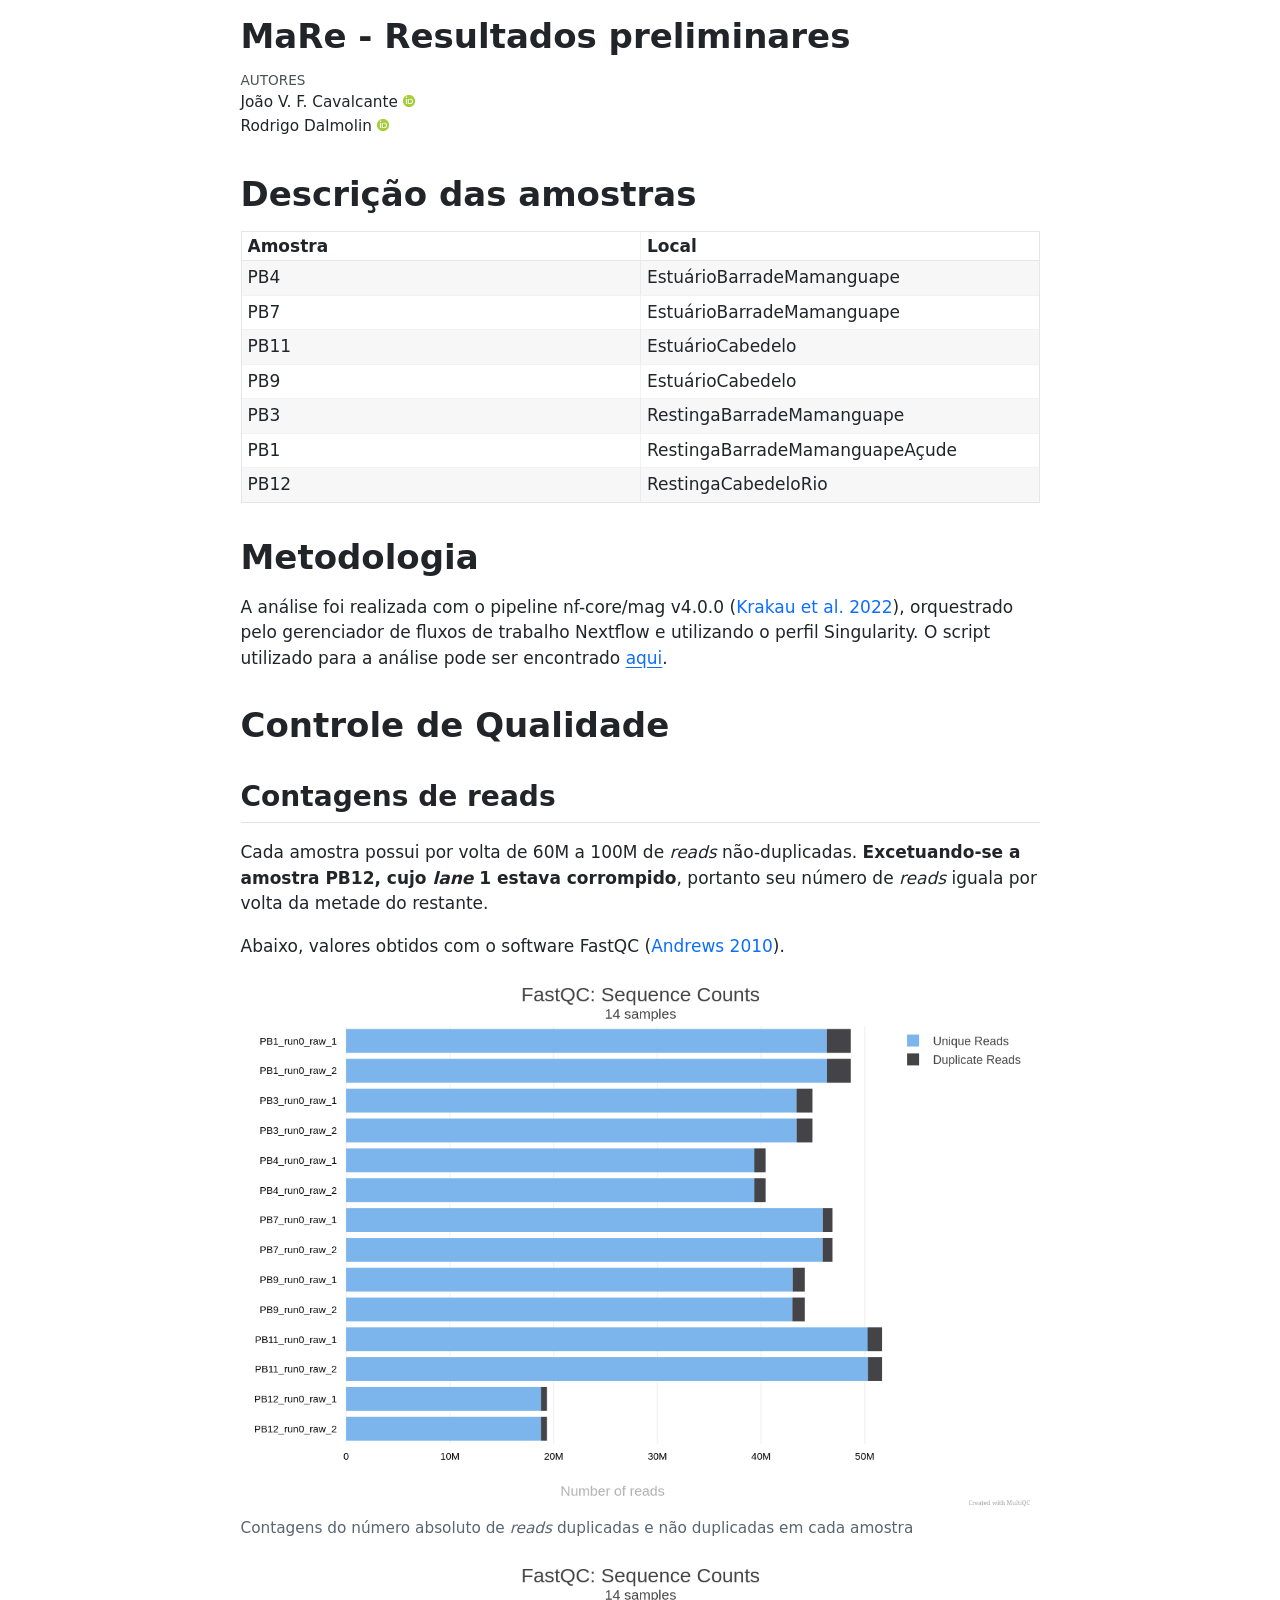
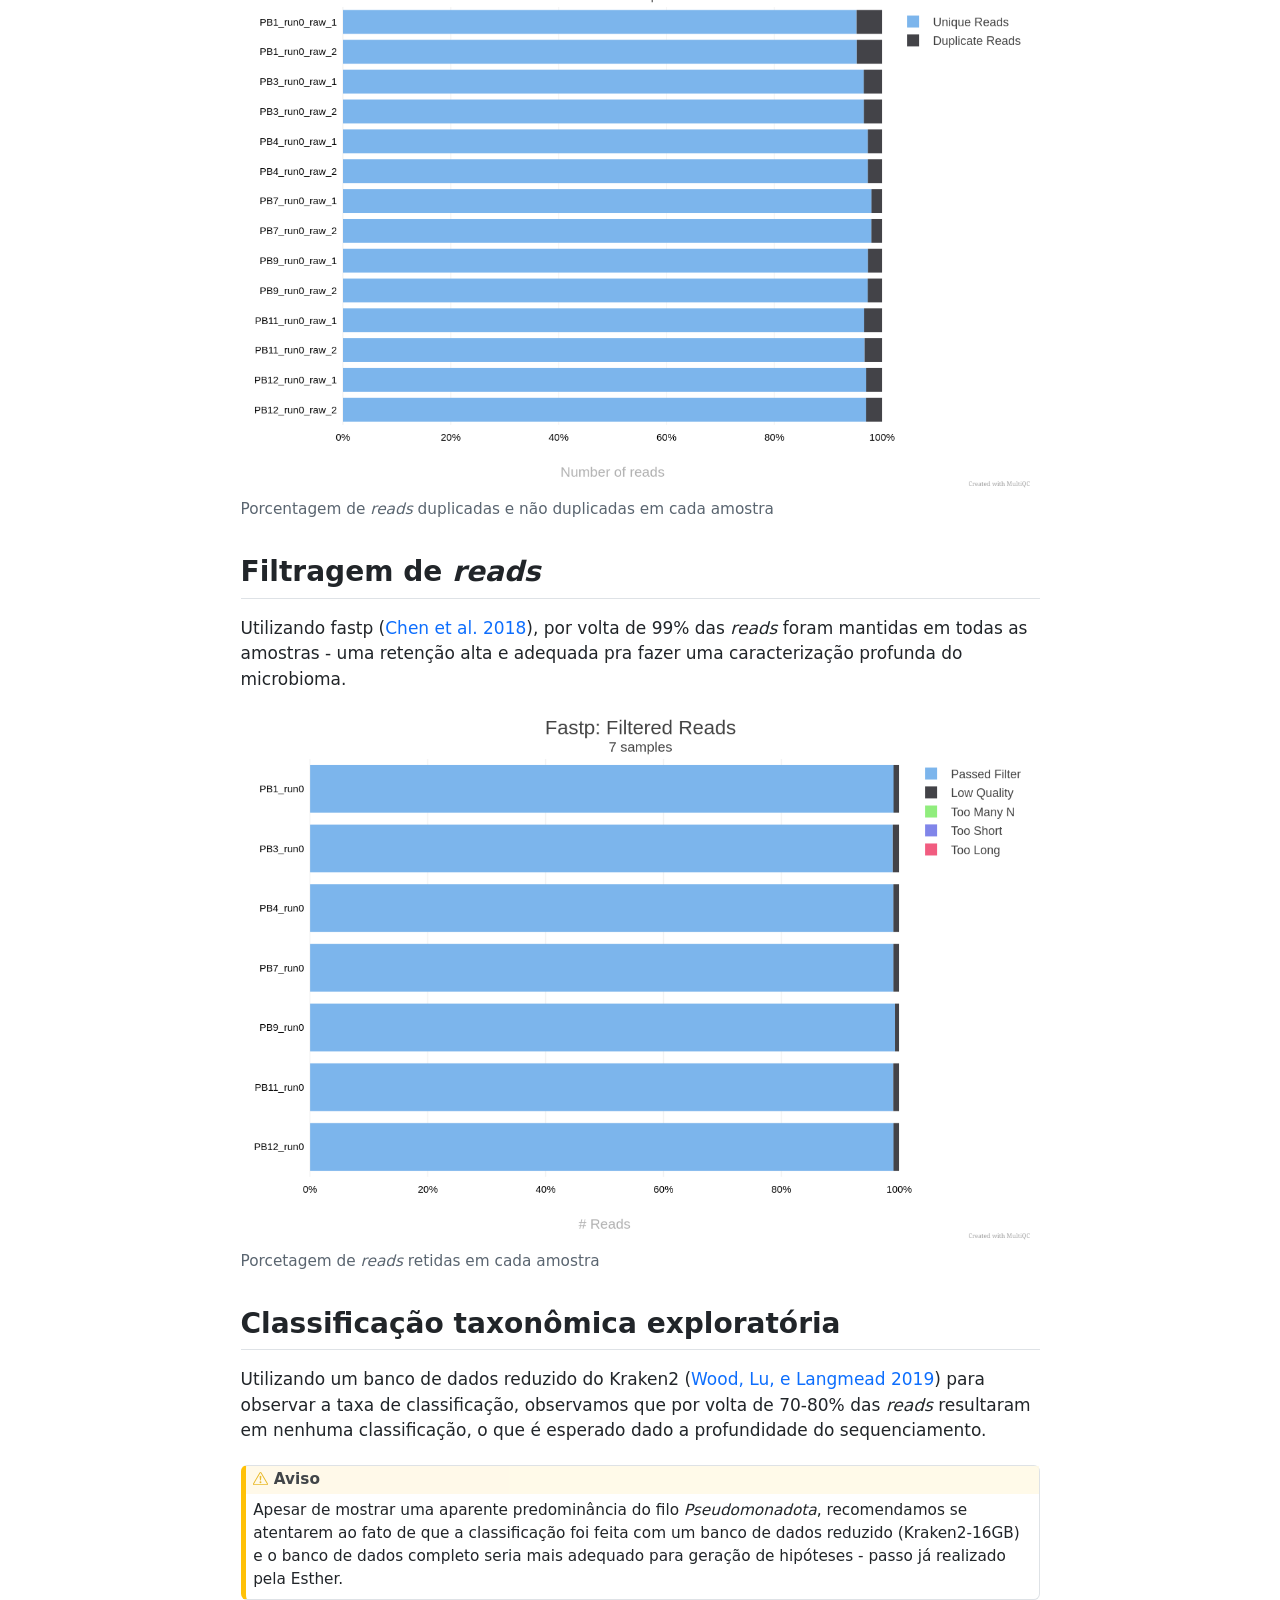
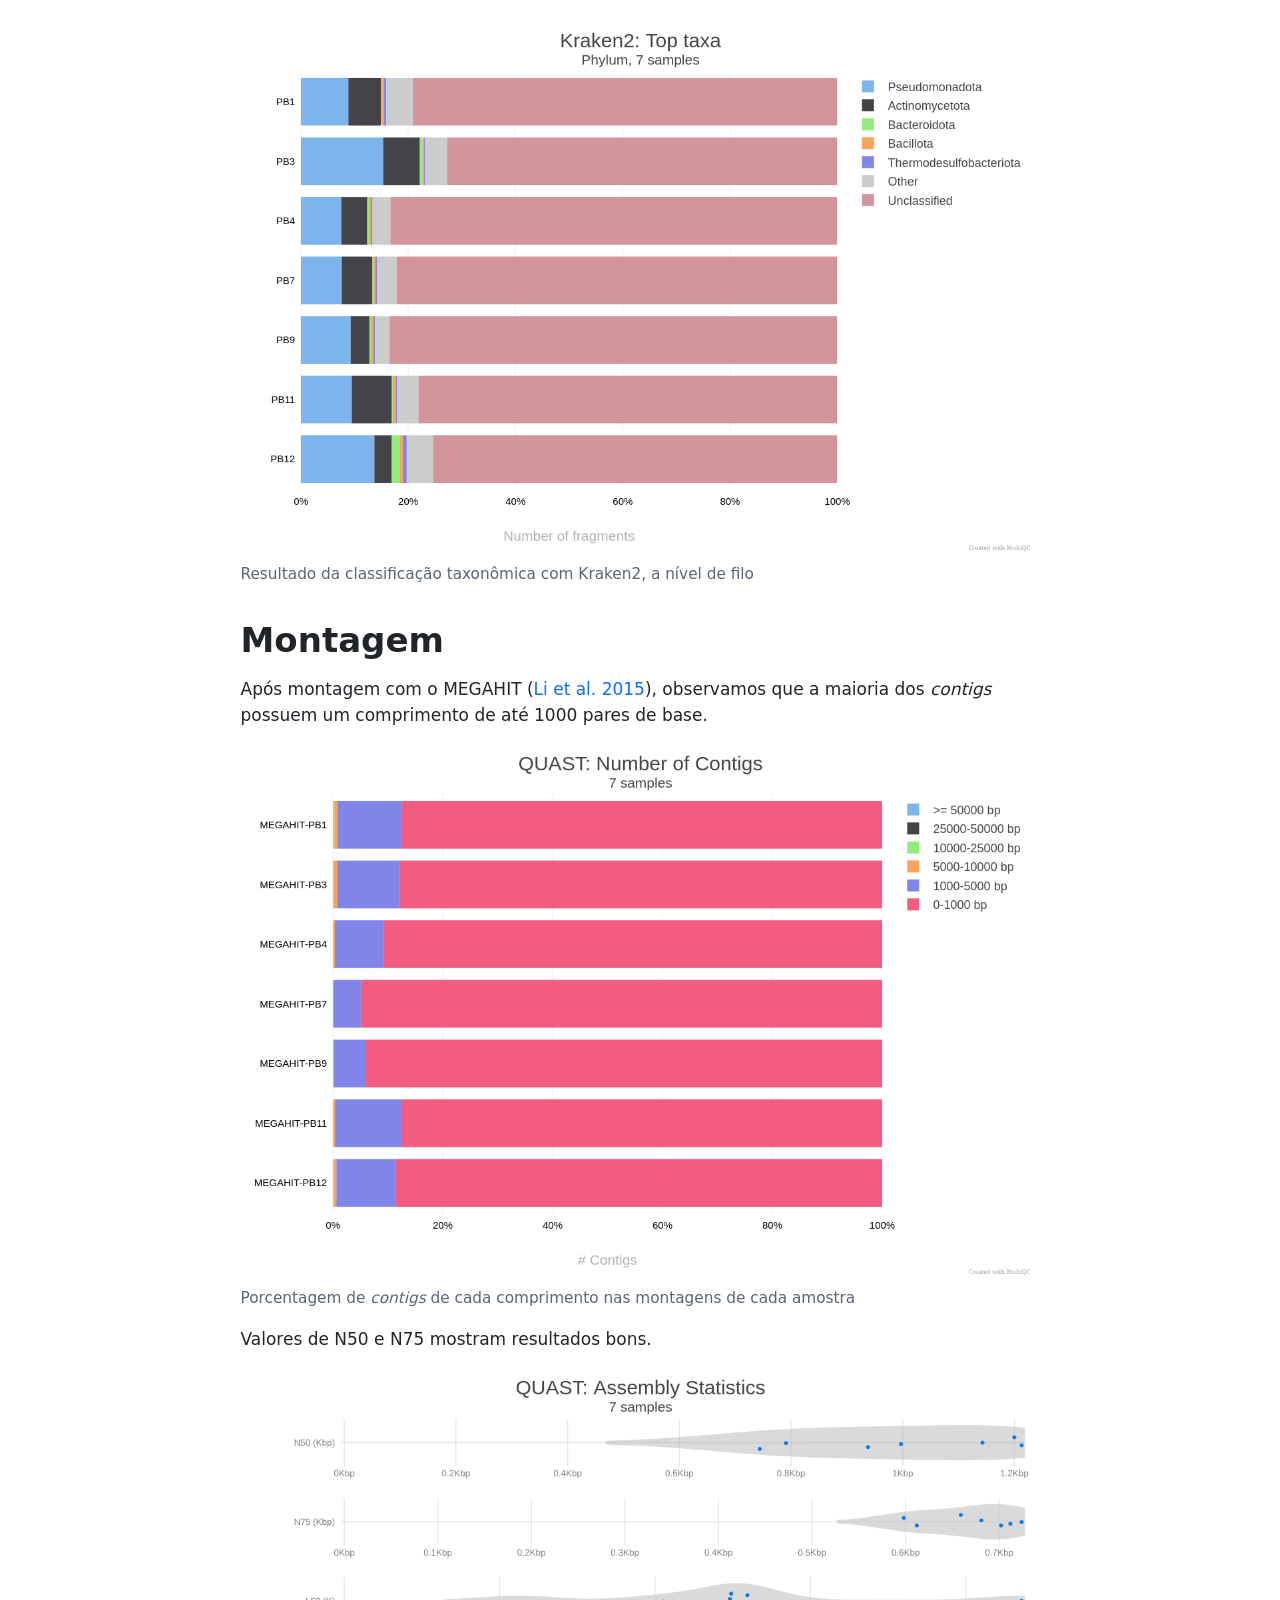
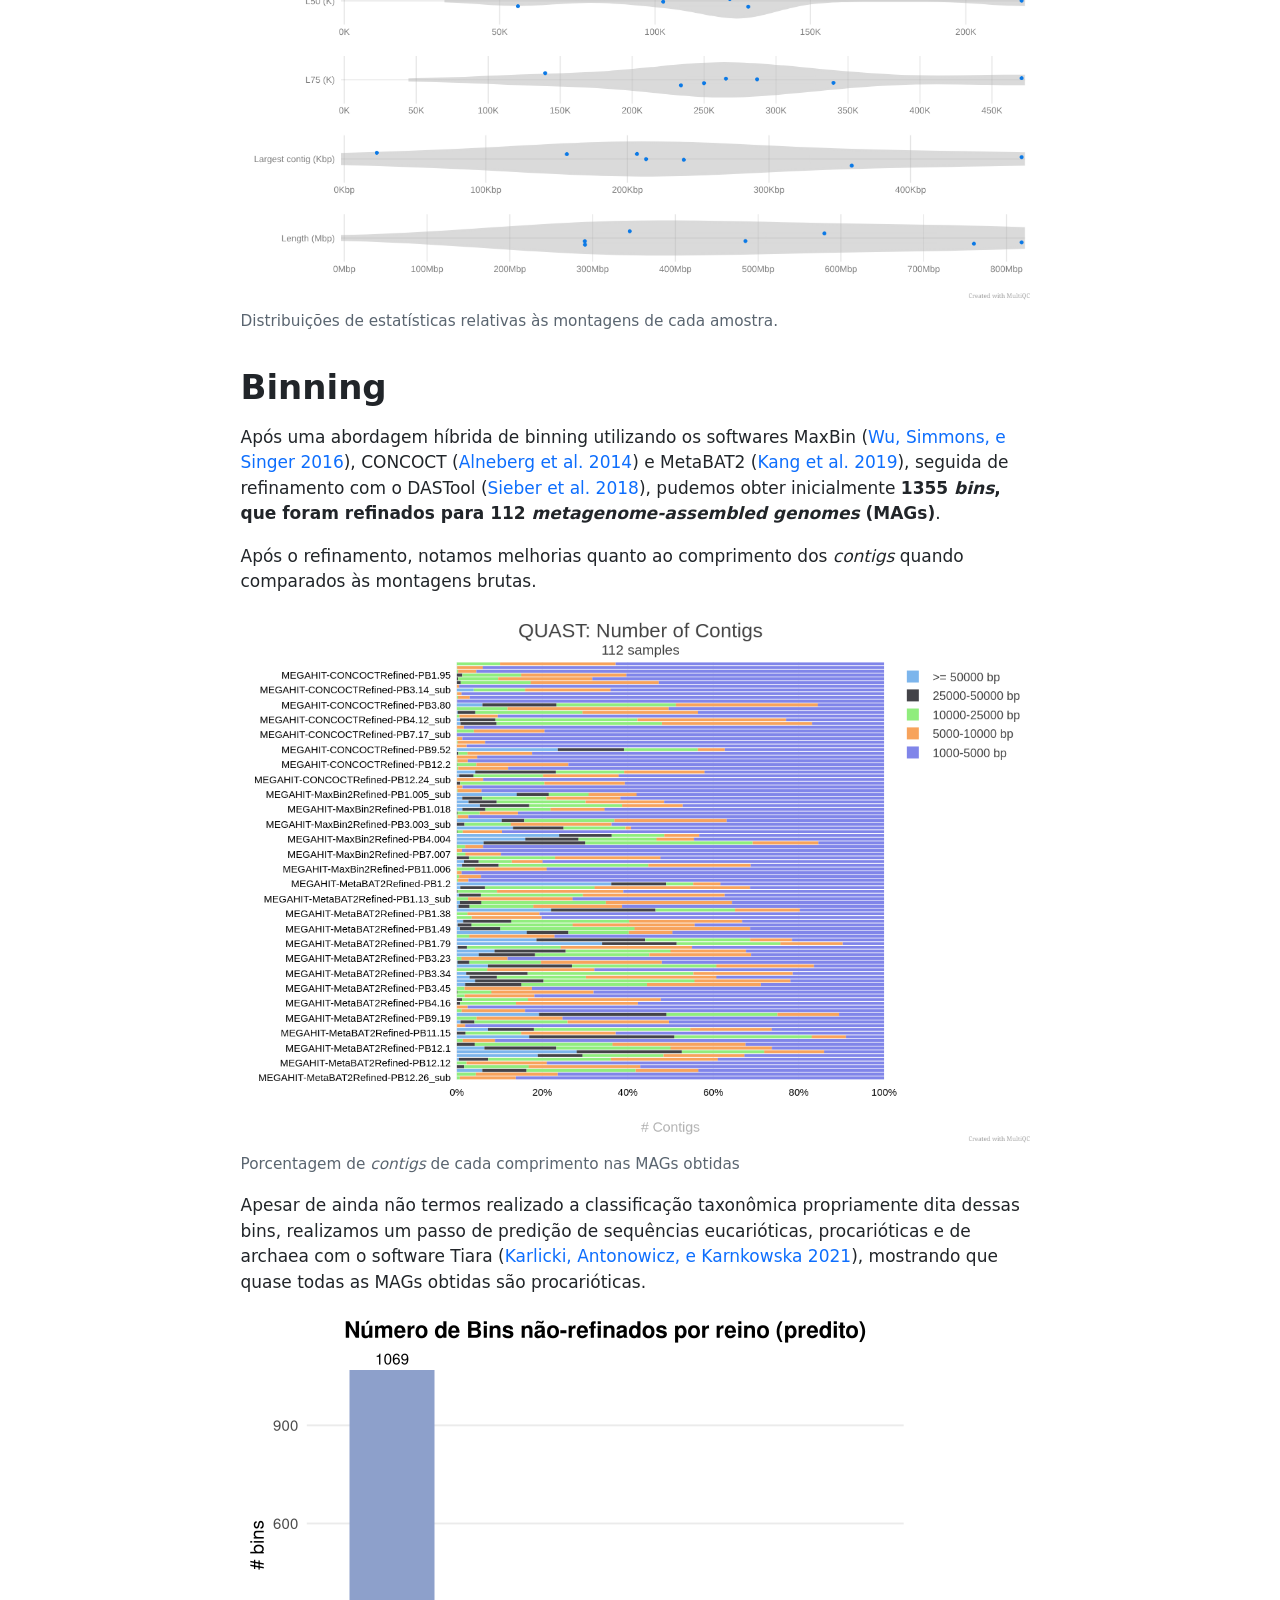
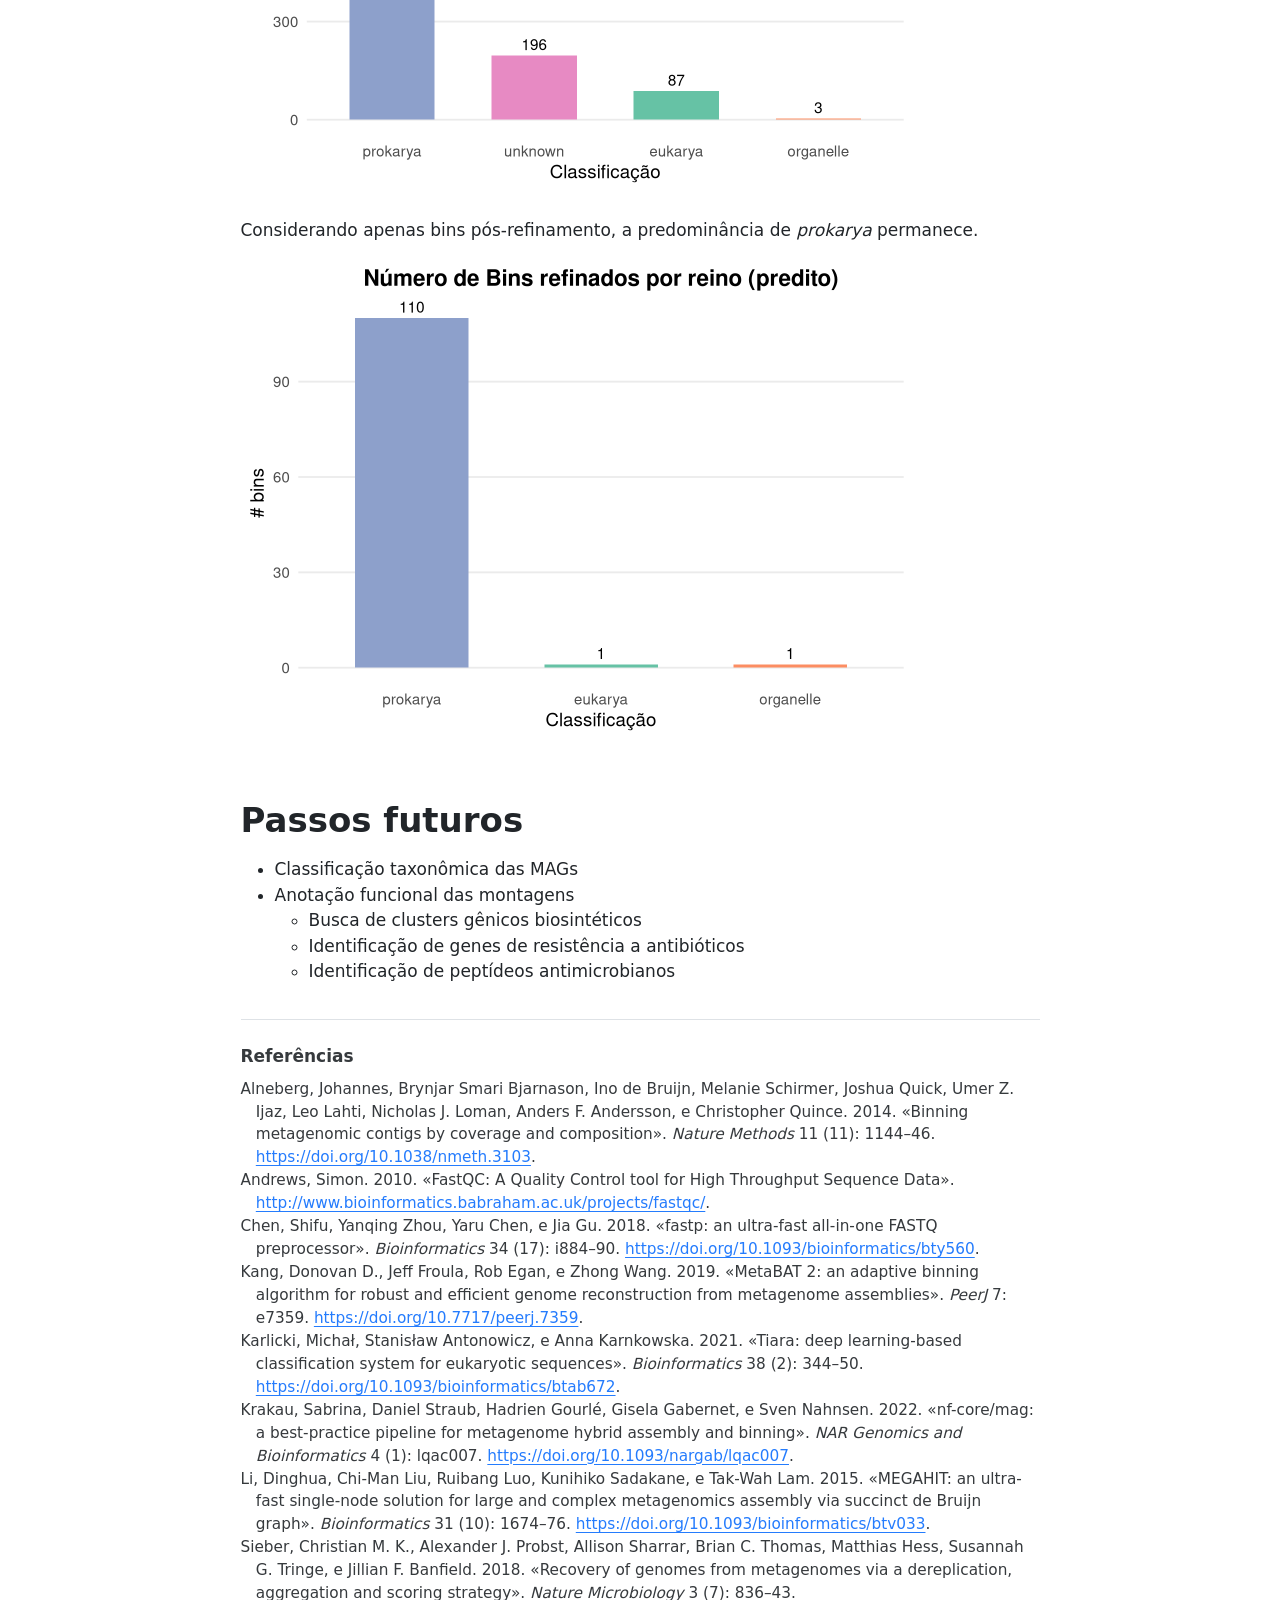
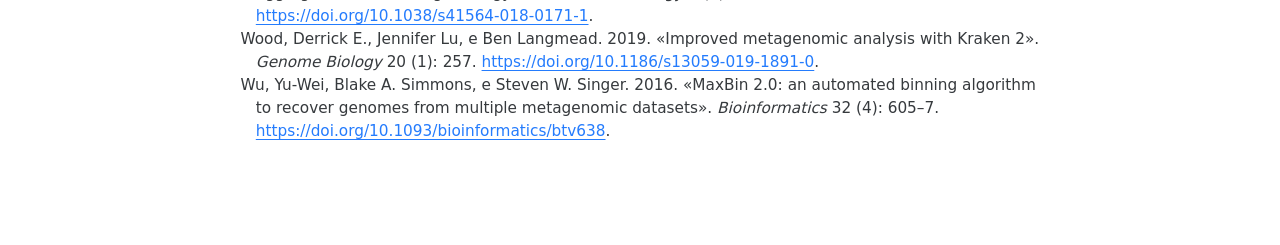
==== commit 4faa82f7: "refact: Add references and method" ====
--- a/index.html
+++ b/index.html
@@ -1,5 +1,5 @@
 <!DOCTYPE html>
-<html xmlns="http://www.w3.org/1999/xhtml" lang="en" xml:lang="en"><head>
+<html xmlns="http://www.w3.org/1999/xhtml" lang="pt" xml:lang="pt"><head>
 
 <meta charset="utf-8">
 <meta name="generator" content="quarto-1.4.553">
@@ -21,7 +21,27 @@
 width: 0.8em;
 margin: 0 0.8em 0.2em -1em;  vertical-align: middle;
 }
-</style>
+
+div.csl-bib-body { }
+div.csl-entry {
+clear: both;
+margin-bottom: 0em;
+}
+.hanging-indent div.csl-entry {
+margin-left:2em;
+text-indent:-2em;
+}
+div.csl-left-margin {
+min-width:2em;
+float:left;
+}
+div.csl-right-inline {
+margin-left:2em;
+padding-left:1em;
+}
+div.csl-indent {
+margin-left: 2em;
+}</style>
 
 
 <script>/*!
@@ -4270,7 +4290,7 @@
 <div class="quarto-title-meta">
 
     <div>
-    <div class="quarto-title-meta-heading">Authors</div>
+    <div class="quarto-title-meta-heading">Autores</div>
     <div class="quarto-title-meta-contents">
              <p>João V. F. Cavalcante <a href="https://orcid.org/0000-0001-7513-7376" class="quarto-title-author-orcid"> <img src="[data-uri]"></a></p>
              <p>Rodrigo Dalmolin <a href="https://orcid.org/0000-0002-1688-6155" class="quarto-title-author-orcid"> <img src="[data-uri]"></a></p>
@@ -4290,16 +4310,21 @@
 <h1>Descrição das amostras</h1>
 <div class="cell">
 <div class="cell-output-display">
-<div class="reactable html-widget html-fill-item" id="htmlwidget-d33c48e4dba2c9119c63" style="width:auto;height:auto;"></div>
-<script type="application/json" data-for="htmlwidget-d33c48e4dba2c9119c63">{"x":{"tag":{"name":"Reactable","attribs":{"data":{"Amostra":["PB4","PB7","PB11","PB9","PB3","PB1","PB12"],"Local":["EstuárioBarradeMamanguape","EstuárioBarradeMamanguape","EstuárioCabedelo","EstuárioCabedelo","RestingaBarradeMamanguape","RestingaBarradeMamanguapeAçude","RestingaCabedeloRio"]},"columns":[{"id":"Amostra","name":"Amostra","type":"character"},{"id":"Local","name":"Local","type":"character"}],"highlight":true,"bordered":true,"striped":true,"compact":true,"dataKey":"7ef9dca7e879ddbe4e282c5e7ed46dc0"},"children":[]},"class":"reactR_markup"},"evals":[],"jsHooks":[]}</script>
+<div class="reactable html-widget html-fill-item" id="htmlwidget-c846ddb606ff46cc96a8" style="width:auto;height:auto;"></div>
+<script type="application/json" data-for="htmlwidget-c846ddb606ff46cc96a8">{"x":{"tag":{"name":"Reactable","attribs":{"data":{"Amostra":["PB4","PB7","PB11","PB9","PB3","PB1","PB12"],"Local":["EstuárioBarradeMamanguape","EstuárioBarradeMamanguape","EstuárioCabedelo","EstuárioCabedelo","RestingaBarradeMamanguape","RestingaBarradeMamanguapeAçude","RestingaCabedeloRio"]},"columns":[{"id":"Amostra","name":"Amostra","type":"character"},{"id":"Local","name":"Local","type":"character"}],"highlight":true,"bordered":true,"striped":true,"compact":true,"dataKey":"7ef9dca7e879ddbe4e282c5e7ed46dc0"},"children":[]},"class":"reactR_markup"},"evals":[],"jsHooks":[]}</script>
 </div>
 </div>
+</section>
+<section id="metodologia" class="level1">
+<h1>Metodologia</h1>
+<p>A análise foi realizada com o pipeline nf-core/mag v4.0.0 <span class="citation" data-cites="nf-core-mag">(<a href="#ref-nf-core-mag" role="doc-biblioref">Krakau et al. 2022</a>)</span>, orquestrado pelo gerenciador de fluxos de trabalho Nextflow e utilizando o perfil Singularity. O script utilizado para a análise pode ser encontrado <a href="https://github.com/dalmolingroup/mare/blob/main/scripts/run_mag.sh">aqui</a>.</p>
 </section>
 <section id="controle-de-qualidade" class="level1">
 <h1>Controle de Qualidade</h1>
 <section id="contagens-de-reads" class="level2">
 <h2 class="anchored" data-anchor-id="contagens-de-reads">Contagens de reads</h2>
 <p>Cada amostra possui por volta de 60M a 100M de <em>reads</em> não-duplicadas. <strong>Excetuando-se a amostra PB12, cujo <em>lane</em> 1 estava corrompido</strong>, portanto seu número de <em>reads</em> iguala por volta da metade do restante.</p>
+<p>Abaixo, valores obtidos com o software FastQC <span class="citation" data-cites="FastQC">(<a href="#ref-FastQC" role="doc-biblioref">Andrews 2010</a>)</span>.</p>
 <div class="quarto-figure quarto-figure-center">
 <figure class="figure">
 <p><img src="[data-uri]" class="img-fluid figure-img"></p>
@@ -4315,7 +4340,7 @@
 </section>
 <section id="filtragem-de-reads" class="level2">
 <h2 class="anchored" data-anchor-id="filtragem-de-reads">Filtragem de <em>reads</em></h2>
-<p>Por volta de 99% das <em>reads</em> foram mantidas em todas as amostras - uma retenção alta e adequada pra fazer uma caracterização profunda do microbioma.</p>
+<p>Utilizando fastp <span class="citation" data-cites="Chen2018">(<a href="#ref-Chen2018" role="doc-biblioref">Chen et al. 2018</a>)</span>, por volta de 99% das <em>reads</em> foram mantidas em todas as amostras - uma retenção alta e adequada pra fazer uma caracterização profunda do microbioma.</p>
 <div class="quarto-figure quarto-figure-center">
 <figure class="figure">
 <p><img src="[data-uri]" class="img-fluid figure-img"></p>
@@ -4325,7 +4350,7 @@
 </section>
 <section id="classificação-taxonômica-exploratória" class="level2">
 <h2 class="anchored" data-anchor-id="classificação-taxonômica-exploratória">Classificação taxonômica exploratória</h2>
-<p>Utilizando um banco de dados reduzido do Kraken2 para observar a taxa de classificação, observamos que por volta de 70-80% das <em>reads</em> resultaram em nenhuma classificação, o que é esperado dado a profundidade do sequenciamento.</p>
+<p>Utilizando um banco de dados reduzido do Kraken2 <span class="citation" data-cites="Wood2019">(<a href="#ref-Wood2019" role="doc-biblioref">Wood, Lu, e Langmead 2019</a>)</span> para observar a taxa de classificação, observamos que por volta de 70-80% das <em>reads</em> resultaram em nenhuma classificação, o que é esperado dado a profundidade do sequenciamento.</p>
 <div class="callout callout-style-default callout-warning callout-titled">
 <div class="callout-header d-flex align-content-center">
 <div class="callout-icon-container">
@@ -4349,7 +4374,7 @@
 </section>
 <section id="montagem" class="level1">
 <h1>Montagem</h1>
-<p>Após montagem com o MEGAHIT, observamos que a maioria dos <em>contigs</em> possuem um comprimento de até 1000 pares de base.</p>
+<p>Após montagem com o MEGAHIT <span class="citation" data-cites="Li2015">(<a href="#ref-Li2015" role="doc-biblioref">Li et al. 2015</a>)</span>, observamos que a maioria dos <em>contigs</em> possuem um comprimento de até 1000 pares de base.</p>
 <div class="quarto-figure quarto-figure-center">
 <figure class="figure">
 <p><img src="[data-uri]" class="img-fluid figure-img"></p>
@@ -4366,7 +4391,7 @@
 </section>
 <section id="binning" class="level1">
 <h1>Binning</h1>
-<p>Após uma abordagem híbrida de binning utilizando os softwares MaxBin, CONCOCT e MetaBAT2, seguida de refinamento com o DASTool, pudemos obter inicialmente <strong>1355 <em>bins</em>, que foram refinados para 112 <em>metagenome-assembled genomes</em> (MAGs)</strong>.</p>
+<p>Após uma abordagem híbrida de binning utilizando os softwares MaxBin <span class="citation" data-cites="Wu2016">(<a href="#ref-Wu2016" role="doc-biblioref">Wu, Simmons, e Singer 2016</a>)</span>, CONCOCT <span class="citation" data-cites="Alneberg2014">(<a href="#ref-Alneberg2014" role="doc-biblioref">Alneberg et al. 2014</a>)</span> e MetaBAT2 <span class="citation" data-cites="Kang2019">(<a href="#ref-Kang2019" role="doc-biblioref">Kang et al. 2019</a>)</span>, seguida de refinamento com o DASTool <span class="citation" data-cites="Sieber2018">(<a href="#ref-Sieber2018" role="doc-biblioref">Sieber et al. 2018</a>)</span>, pudemos obter inicialmente <strong>1355 <em>bins</em>, que foram refinados para 112 <em>metagenome-assembled genomes</em> (MAGs)</strong>.</p>
 <p>Após o refinamento, notamos melhorias quanto ao comprimento dos <em>contigs</em> quando comparados às montagens brutas.</p>
 <div class="quarto-figure quarto-figure-center">
 <figure class="figure">
@@ -4374,7 +4399,7 @@
 <figcaption>Porcentagem de <em>contigs</em> de cada comprimento nas MAGs obtidas</figcaption>
 </figure>
 </div>
-<p>Apesar de ainda não termos realizado a classificação taxonômica propriamente dita dessas bins, realizamos um passo de predição de sequências eucarióticas, procarióticas e de archaea com o software Tiara, mostrando que quase todas as MAGs obtidas são procarióticas.</p>
+<p>Apesar de ainda não termos realizado a classificação taxonômica propriamente dita dessas bins, realizamos um passo de predição de sequências eucarióticas, procarióticas e de archaea com o software Tiara <span class="citation" data-cites="Karlicki2022">(<a href="#ref-Karlicki2022" role="doc-biblioref">Karlicki, Antonowicz, e Karnkowska 2021</a>)</span>, mostrando que quase todas as MAGs obtidas são procarióticas.</p>
 <div class="cell">
 <div class="cell-output-display">
 <div>
@@ -4395,8 +4420,52 @@
 </div>
 </div>
 </section>
-
-</main>
+<section id="passos-futuros" class="level1">
+<h1>Passos futuros</h1>
+<ul>
+<li>Classificação taxonômica das MAGs</li>
+<li>Anotação funcional das montagens
+<ul>
+<li>Busca de clusters gênicos biosintéticos</li>
+<li>Identificação de genes de resistência a antibióticos</li>
+<li>Identificação de peptídeos antimicrobianos</li>
+</ul></li>
+</ul>
+
+</section>
+
+<div id="quarto-appendix" class="default"><section class="quarto-appendix-contents" role="doc-bibliography" id="quarto-bibliography"><h2 class="anchored quarto-appendix-heading">Referências</h2><div id="refs" class="references csl-bib-body hanging-indent" data-entry-spacing="0" role="list">
+<div id="ref-Alneberg2014" class="csl-entry" role="listitem">
+Alneberg, Johannes, Brynjar Smari Bjarnason, Ino de Bruijn, Melanie Schirmer, Joshua Quick, Umer Z. Ijaz, Leo Lahti, Nicholas J. Loman, Anders F. Andersson, e Christopher Quince. 2014. <span>«Binning metagenomic contigs by coverage and composition»</span>. <em>Nature Methods</em> 11 (11): 1144–46. <a href="https://doi.org/10.1038/nmeth.3103">https://doi.org/10.1038/nmeth.3103</a>.
+</div>
+<div id="ref-FastQC" class="csl-entry" role="listitem">
+Andrews, Simon. 2010. <span>«FastQC: A Quality Control tool for High Throughput Sequence Data»</span>. <a href="http://www.bioinformatics.babraham.ac.uk/projects/fastqc/" class="uri">http://www.bioinformatics.babraham.ac.uk/projects/fastqc/</a>.
+</div>
+<div id="ref-Chen2018" class="csl-entry" role="listitem">
+Chen, Shifu, Yanqing Zhou, Yaru Chen, e Jia Gu. 2018. <span>«fastp: an ultra-fast all-in-one <span>FASTQ</span> preprocessor»</span>. <em>Bioinformatics</em> 34 (17): i884–90. <a href="https://doi.org/10.1093/bioinformatics/bty560">https://doi.org/10.1093/bioinformatics/bty560</a>.
+</div>
+<div id="ref-Kang2019" class="csl-entry" role="listitem">
+Kang, Donovan D., Jeff Froula, Rob Egan, e Zhong Wang. 2019. <span>«<span>MetaBAT 2</span>: an adaptive binning algorithm for robust and efficient genome reconstruction from metagenome assemblies»</span>. <em>PeerJ</em> 7: e7359. <a href="https://doi.org/10.7717/peerj.7359">https://doi.org/10.7717/peerj.7359</a>.
+</div>
+<div id="ref-Karlicki2022" class="csl-entry" role="listitem">
+Karlicki, Michał, Stanisław Antonowicz, e Anna Karnkowska. 2021. <span>«Tiara: deep learning-based classification system for eukaryotic sequences»</span>. <em>Bioinformatics</em> 38 (2): 344–50. <a href="https://doi.org/10.1093/bioinformatics/btab672">https://doi.org/10.1093/bioinformatics/btab672</a>.
+</div>
+<div id="ref-nf-core-mag" class="csl-entry" role="listitem">
+Krakau, Sabrina, Daniel Straub, Hadrien Gourlé, Gisela Gabernet, e Sven Nahnsen. 2022. <span>«nf-core/mag: a best-practice pipeline for metagenome hybrid assembly and binning»</span>. <em>NAR Genomics and Bioinformatics</em> 4 (1): lqac007. <a href="https://doi.org/10.1093/nargab/lqac007">https://doi.org/10.1093/nargab/lqac007</a>.
+</div>
+<div id="ref-Li2015" class="csl-entry" role="listitem">
+Li, Dinghua, Chi-Man Liu, Ruibang Luo, Kunihiko Sadakane, e Tak-Wah Lam. 2015. <span>«<span>MEGAHIT</span>: an ultra-fast single-node solution for large and complex metagenomics assembly via succinct de Bruijn graph»</span>. <em>Bioinformatics</em> 31 (10): 1674–76. <a href="https://doi.org/10.1093/bioinformatics/btv033">https://doi.org/10.1093/bioinformatics/btv033</a>.
+</div>
+<div id="ref-Sieber2018" class="csl-entry" role="listitem">
+Sieber, Christian M. K., Alexander J. Probst, Allison Sharrar, Brian C. Thomas, Matthias Hess, Susannah G. Tringe, e Jillian F. Banfield. 2018. <span>«Recovery of genomes from metagenomes via a dereplication, aggregation and scoring strategy»</span>. <em>Nature Microbiology</em> 3 (7): 836–43. <a href="https://doi.org/10.1038/s41564-018-0171-1">https://doi.org/10.1038/s41564-018-0171-1</a>.
+</div>
+<div id="ref-Wood2019" class="csl-entry" role="listitem">
+Wood, Derrick E., Jennifer Lu, e Ben Langmead. 2019. <span>«Improved metagenomic analysis with <span>Kraken 2</span>»</span>. <em>Genome Biology</em> 20 (1): 257. <a href="https://doi.org/10.1186/s13059-019-1891-0">https://doi.org/10.1186/s13059-019-1891-0</a>.
+</div>
+<div id="ref-Wu2016" class="csl-entry" role="listitem">
+Wu, Yu-Wei, Blake A. Simmons, e Steven W. Singer. 2016. <span>«<span>MaxBin 2.0</span>: an automated binning algorithm to recover genomes from multiple metagenomic datasets»</span>. <em>Bioinformatics</em> 32 (4): 605–7. <a href="https://doi.org/10.1093/bioinformatics/btv638">https://doi.org/10.1093/bioinformatics/btv638</a>.
+</div>
+</div></section></div></main>
 <!-- /main column -->
 <script id="quarto-html-after-body" type="application/javascript">
 window.document.addEventListener("DOMContentLoaded", function (event) {
@@ -4452,12 +4521,12 @@
     // flash "checked"
     button.classList.add('code-copy-button-checked');
     var currentTitle = button.getAttribute("title");
-    button.setAttribute("title", "Copied!");
+    button.setAttribute("title", "Copiada");
     let tooltip;
     if (window.bootstrap) {
       button.setAttribute("data-bs-toggle", "tooltip");
       button.setAttribute("data-bs-placement", "left");
-      button.setAttribute("data-bs-title", "Copied!");
+      button.setAttribute("data-bs-title", "Copiada");
       tooltip = new bootstrap.Tooltip(button, 
         { trigger: "manual", 
           customClass: "code-copy-button-tooltip",
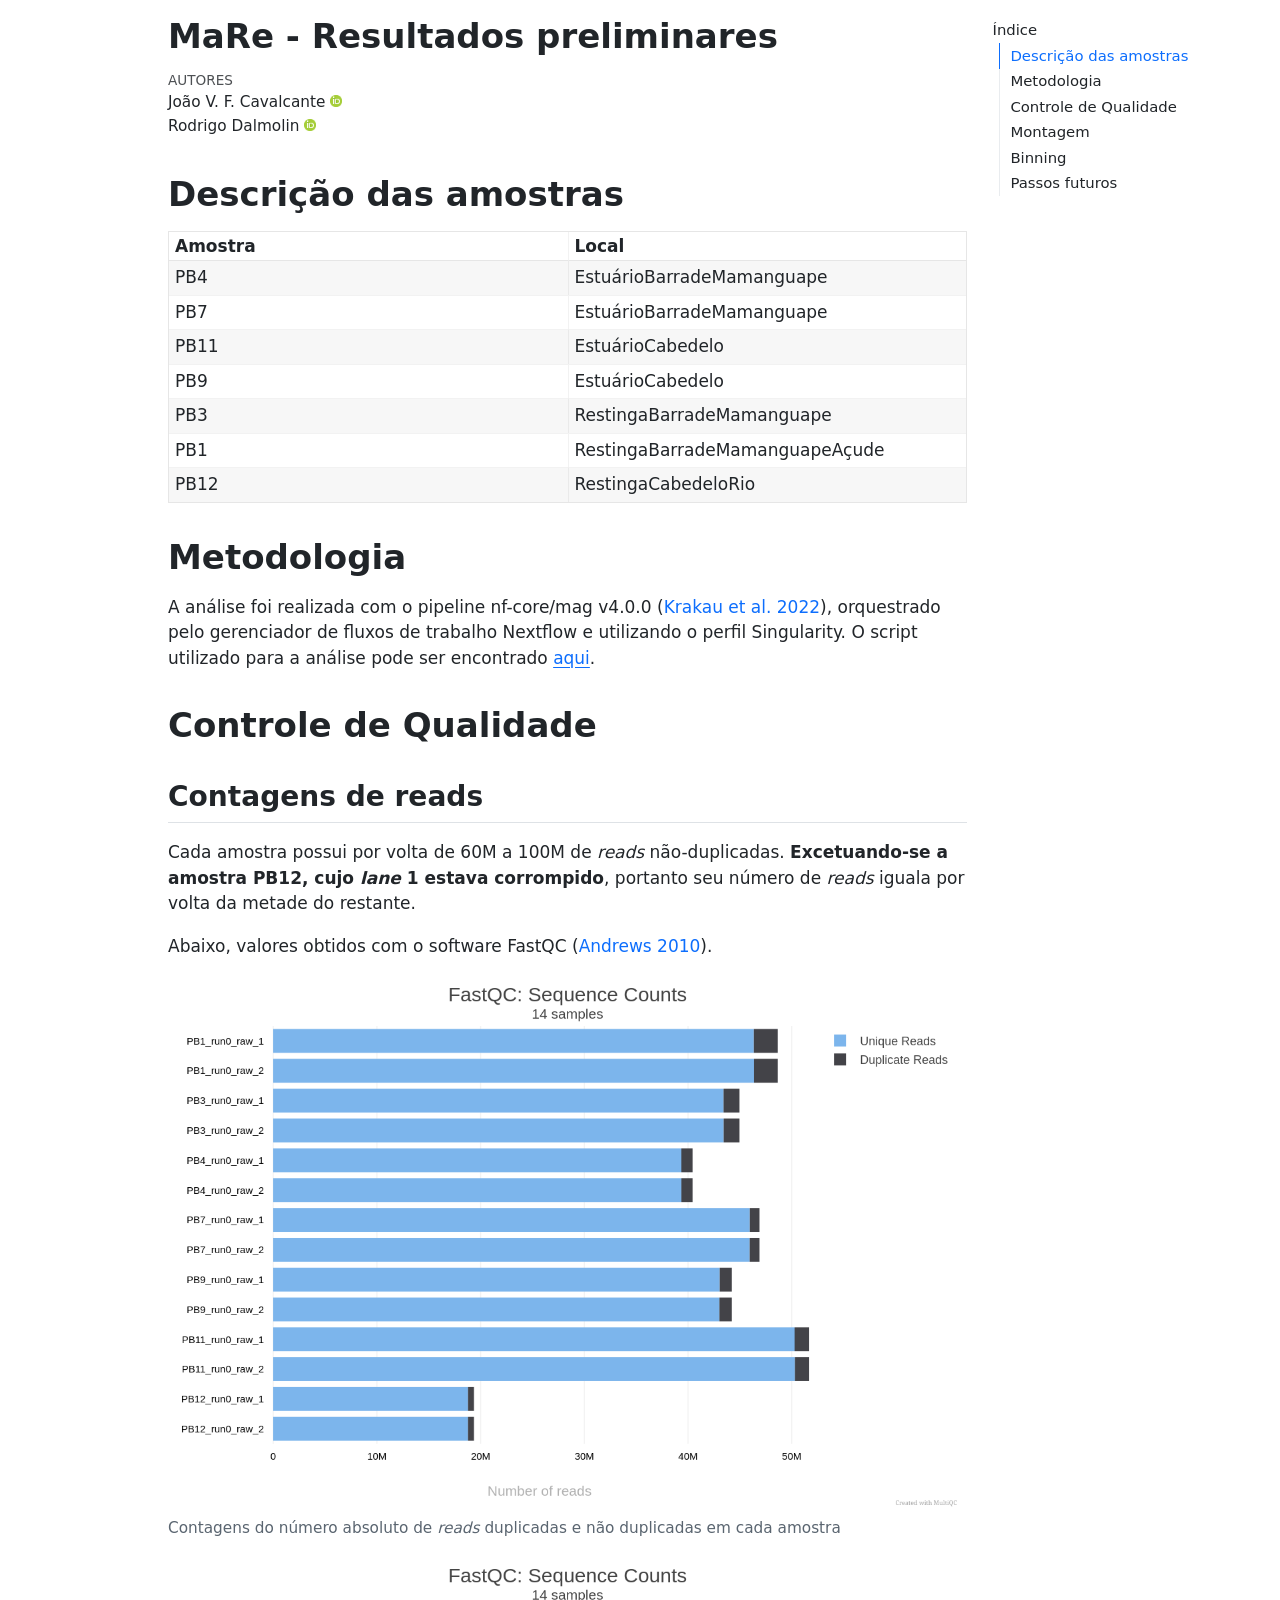
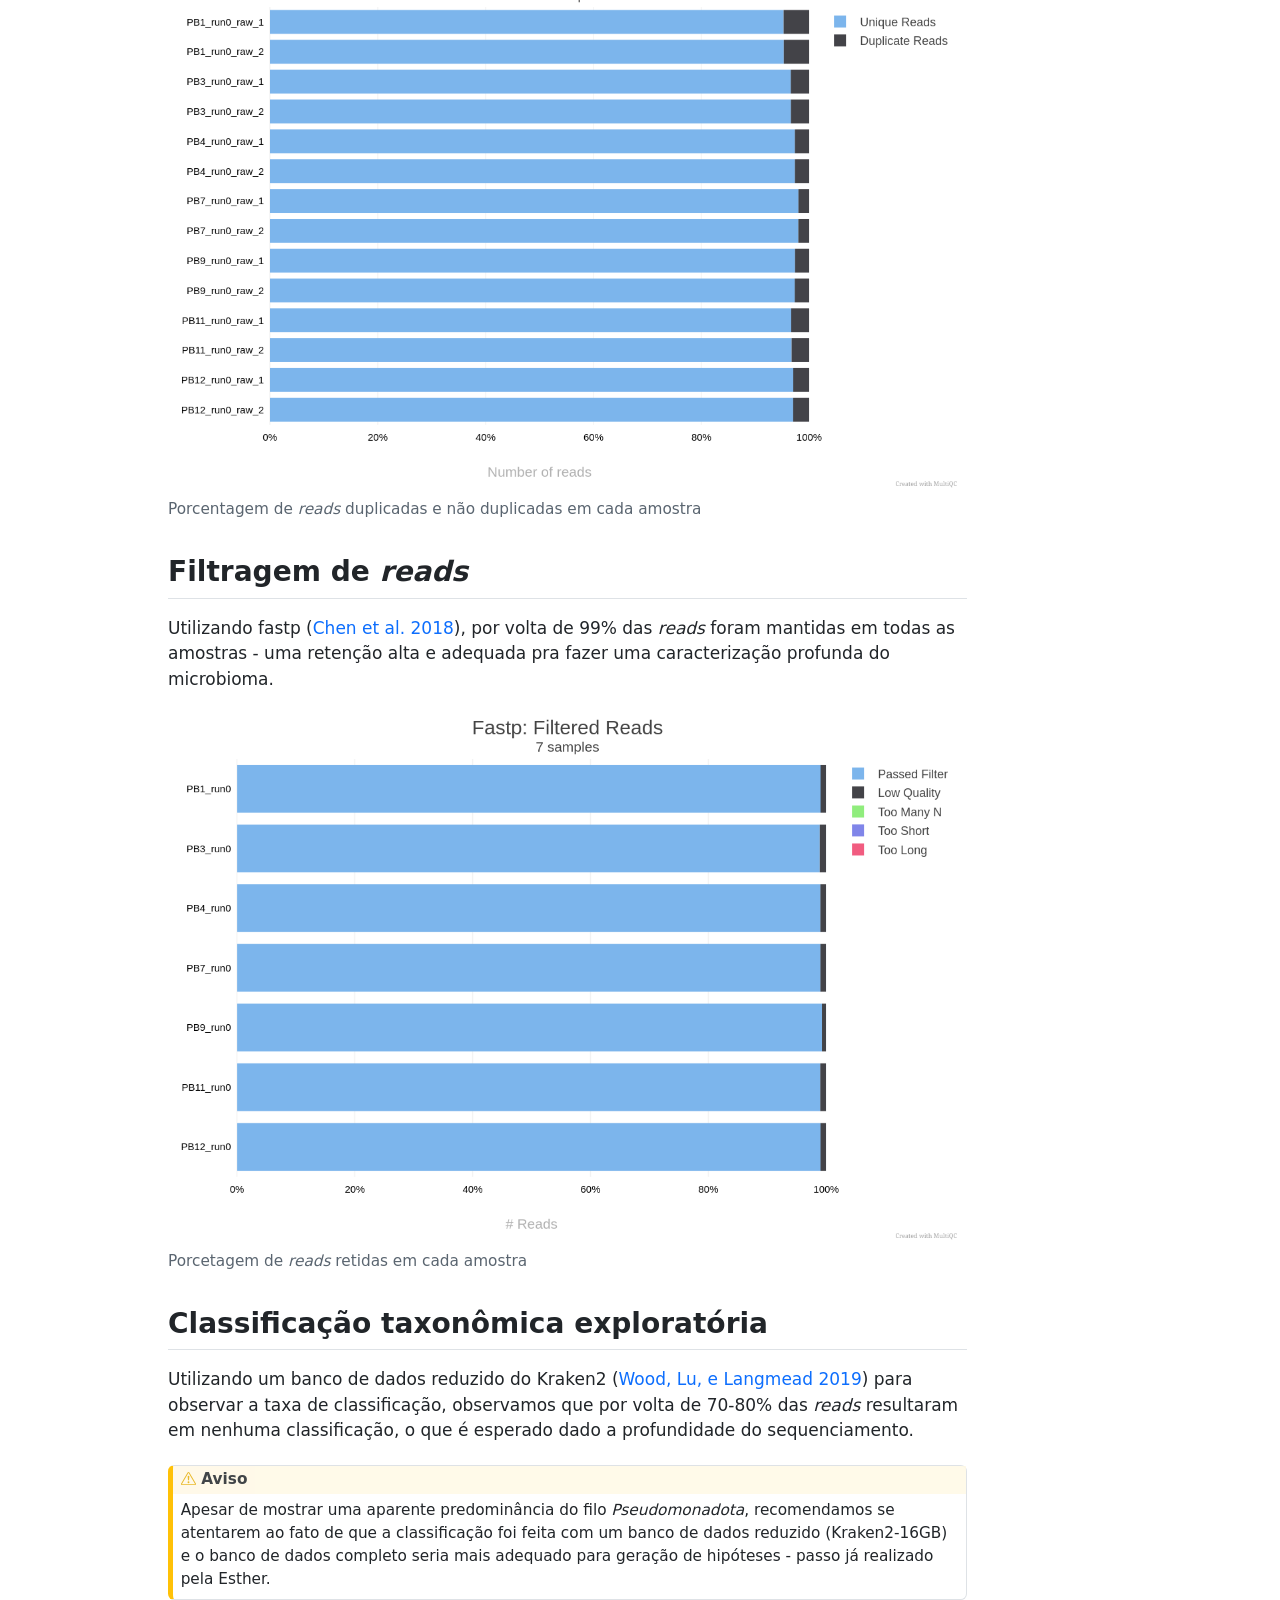
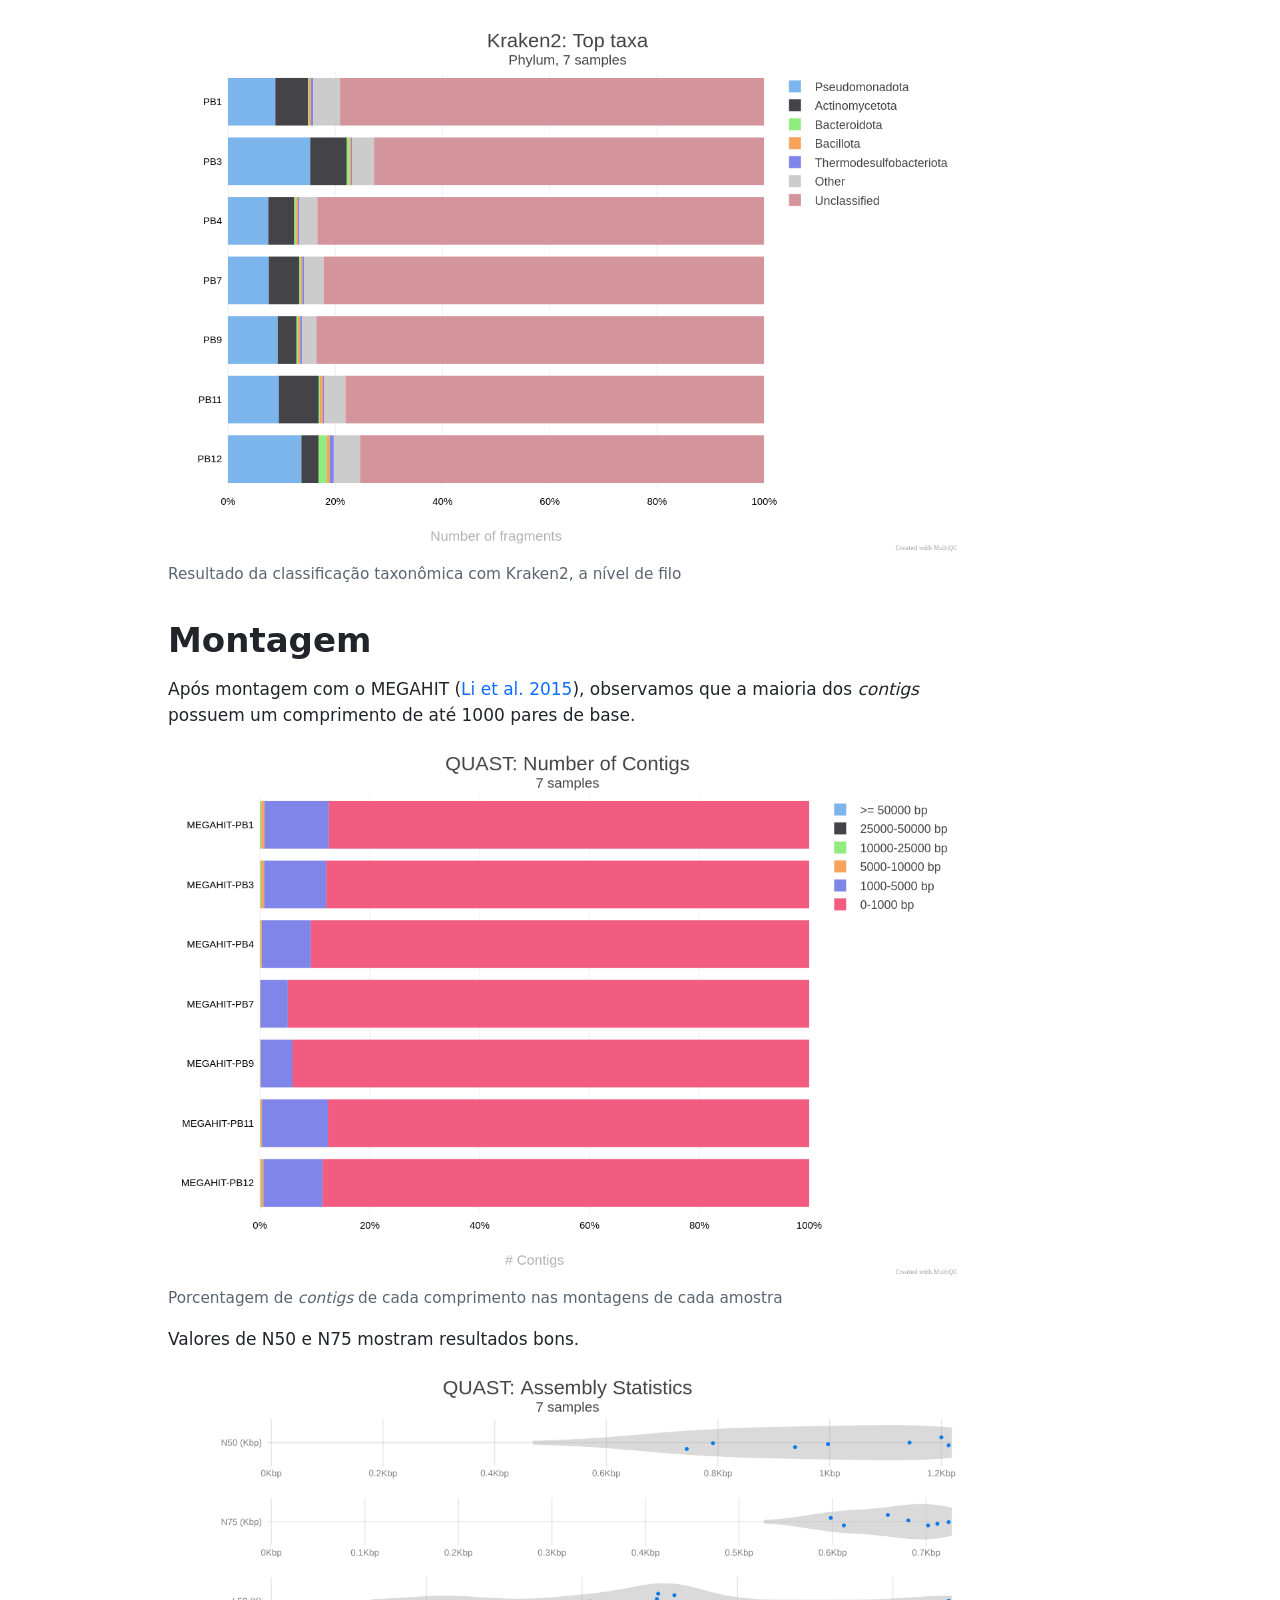
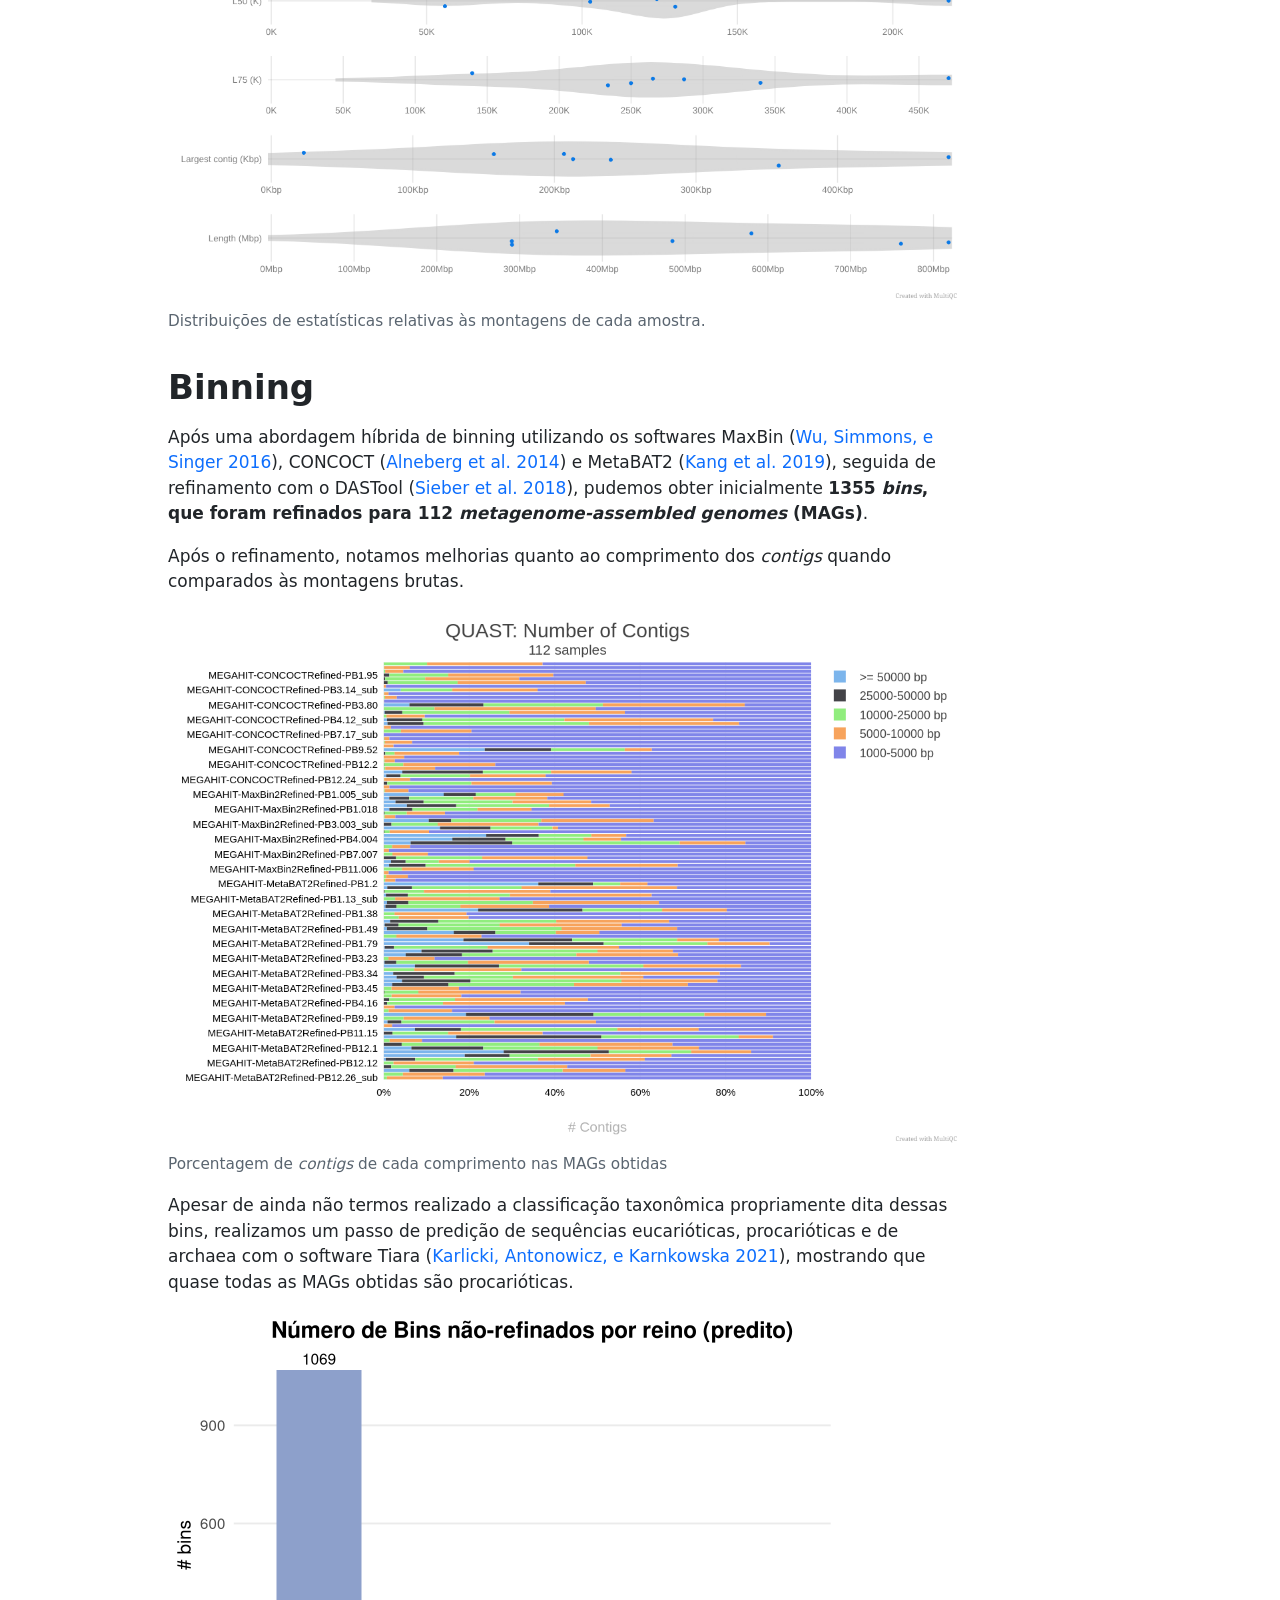
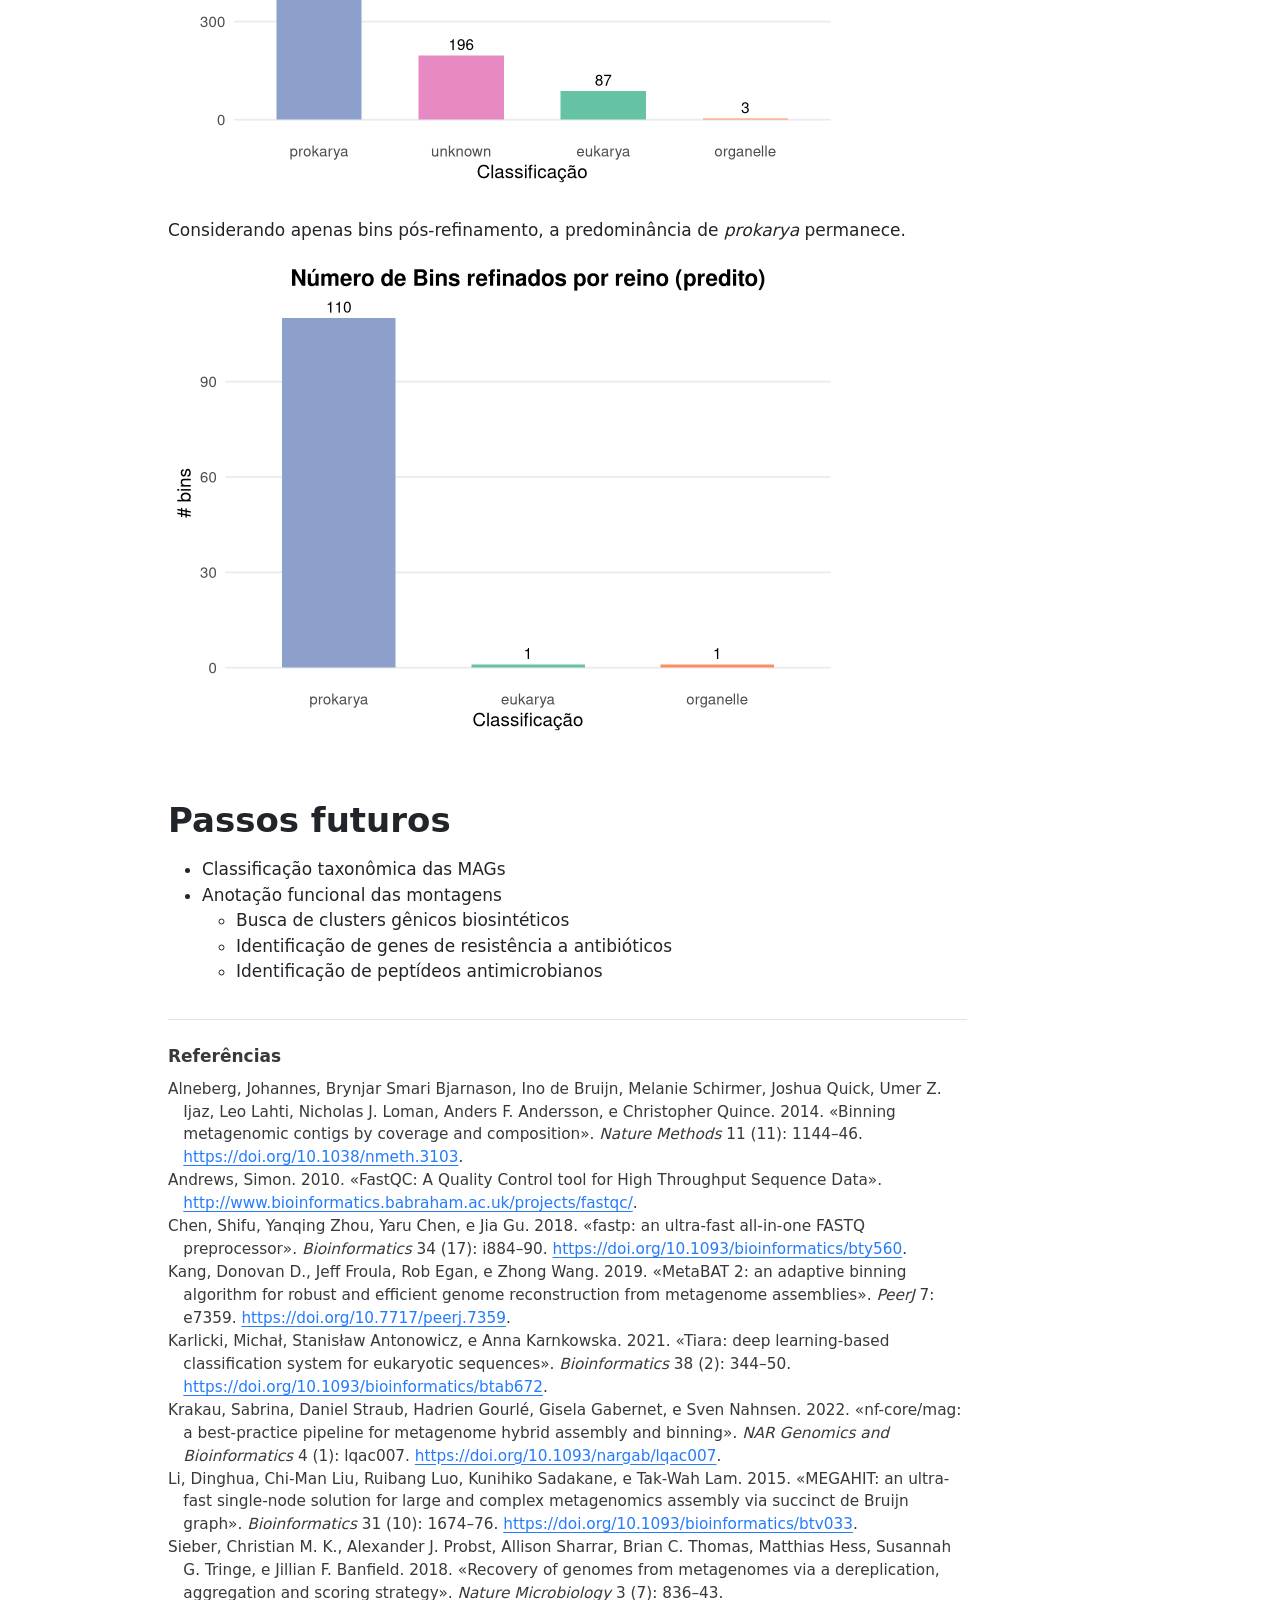
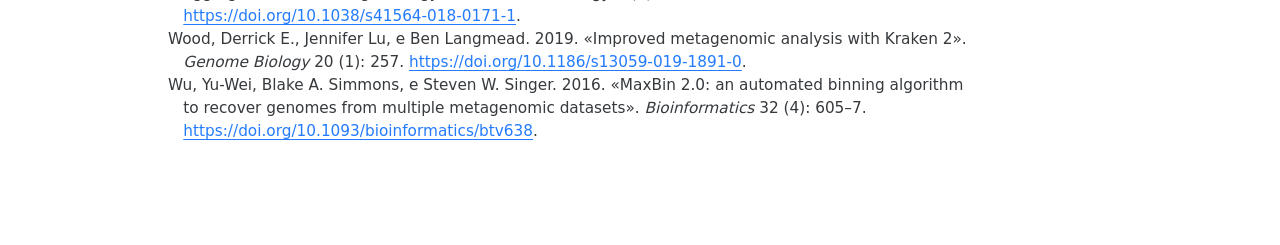
==== commit afbf7465: "refact: Add toc" ====
--- a/index.html
+++ b/index.html
@@ -4274,10 +4274,28 @@
 
 </head>
 
-<body class="fullcontent">
+<body>
 
 <div id="quarto-content" class="page-columns page-rows-contents page-layout-article">
-
+<div id="quarto-margin-sidebar" class="sidebar margin-sidebar">
+  <nav id="TOC" role="doc-toc" class="toc-active">
+    <h2 id="toc-title">Índice</h2>
+   
+  <ul>
+  <li><a href="#descrição-das-amostras" id="toc-descrição-das-amostras" class="nav-link active" data-scroll-target="#descrição-das-amostras">Descrição das amostras</a></li>
+  <li><a href="#metodologia" id="toc-metodologia" class="nav-link" data-scroll-target="#metodologia">Metodologia</a></li>
+  <li><a href="#controle-de-qualidade" id="toc-controle-de-qualidade" class="nav-link" data-scroll-target="#controle-de-qualidade">Controle de Qualidade</a>
+  <ul class="collapse">
+  <li><a href="#contagens-de-reads" id="toc-contagens-de-reads" class="nav-link" data-scroll-target="#contagens-de-reads">Contagens de reads</a></li>
+  <li><a href="#filtragem-de-reads" id="toc-filtragem-de-reads" class="nav-link" data-scroll-target="#filtragem-de-reads">Filtragem de <em>reads</em></a></li>
+  <li><a href="#classificação-taxonômica-exploratória" id="toc-classificação-taxonômica-exploratória" class="nav-link" data-scroll-target="#classificação-taxonômica-exploratória">Classificação taxonômica exploratória</a></li>
+  </ul></li>
+  <li><a href="#montagem" id="toc-montagem" class="nav-link" data-scroll-target="#montagem">Montagem</a></li>
+  <li><a href="#binning" id="toc-binning" class="nav-link" data-scroll-target="#binning">Binning</a></li>
+  <li><a href="#passos-futuros" id="toc-passos-futuros" class="nav-link" data-scroll-target="#passos-futuros">Passos futuros</a></li>
+  </ul>
+</nav>
+</div>
 <main class="content" id="quarto-document-content">
 
 <header id="title-block-header" class="quarto-title-block default">
@@ -4310,8 +4328,8 @@
 <h1>Descrição das amostras</h1>
 <div class="cell">
 <div class="cell-output-display">
-<div class="reactable html-widget html-fill-item" id="htmlwidget-c846ddb606ff46cc96a8" style="width:auto;height:auto;"></div>
-<script type="application/json" data-for="htmlwidget-c846ddb606ff46cc96a8">{"x":{"tag":{"name":"Reactable","attribs":{"data":{"Amostra":["PB4","PB7","PB11","PB9","PB3","PB1","PB12"],"Local":["EstuárioBarradeMamanguape","EstuárioBarradeMamanguape","EstuárioCabedelo","EstuárioCabedelo","RestingaBarradeMamanguape","RestingaBarradeMamanguapeAçude","RestingaCabedeloRio"]},"columns":[{"id":"Amostra","name":"Amostra","type":"character"},{"id":"Local","name":"Local","type":"character"}],"highlight":true,"bordered":true,"striped":true,"compact":true,"dataKey":"7ef9dca7e879ddbe4e282c5e7ed46dc0"},"children":[]},"class":"reactR_markup"},"evals":[],"jsHooks":[]}</script>
+<div class="reactable html-widget html-fill-item" id="htmlwidget-518ee417f039e00cdf47" style="width:auto;height:auto;"></div>
+<script type="application/json" data-for="htmlwidget-518ee417f039e00cdf47">{"x":{"tag":{"name":"Reactable","attribs":{"data":{"Amostra":["PB4","PB7","PB11","PB9","PB3","PB1","PB12"],"Local":["EstuárioBarradeMamanguape","EstuárioBarradeMamanguape","EstuárioCabedelo","EstuárioCabedelo","RestingaBarradeMamanguape","RestingaBarradeMamanguapeAçude","RestingaCabedeloRio"]},"columns":[{"id":"Amostra","name":"Amostra","type":"character"},{"id":"Local","name":"Local","type":"character"}],"highlight":true,"bordered":true,"striped":true,"compact":true,"dataKey":"7ef9dca7e879ddbe4e282c5e7ed46dc0"},"children":[]},"class":"reactR_markup"},"evals":[],"jsHooks":[]}</script>
 </div>
 </div>
 </section>
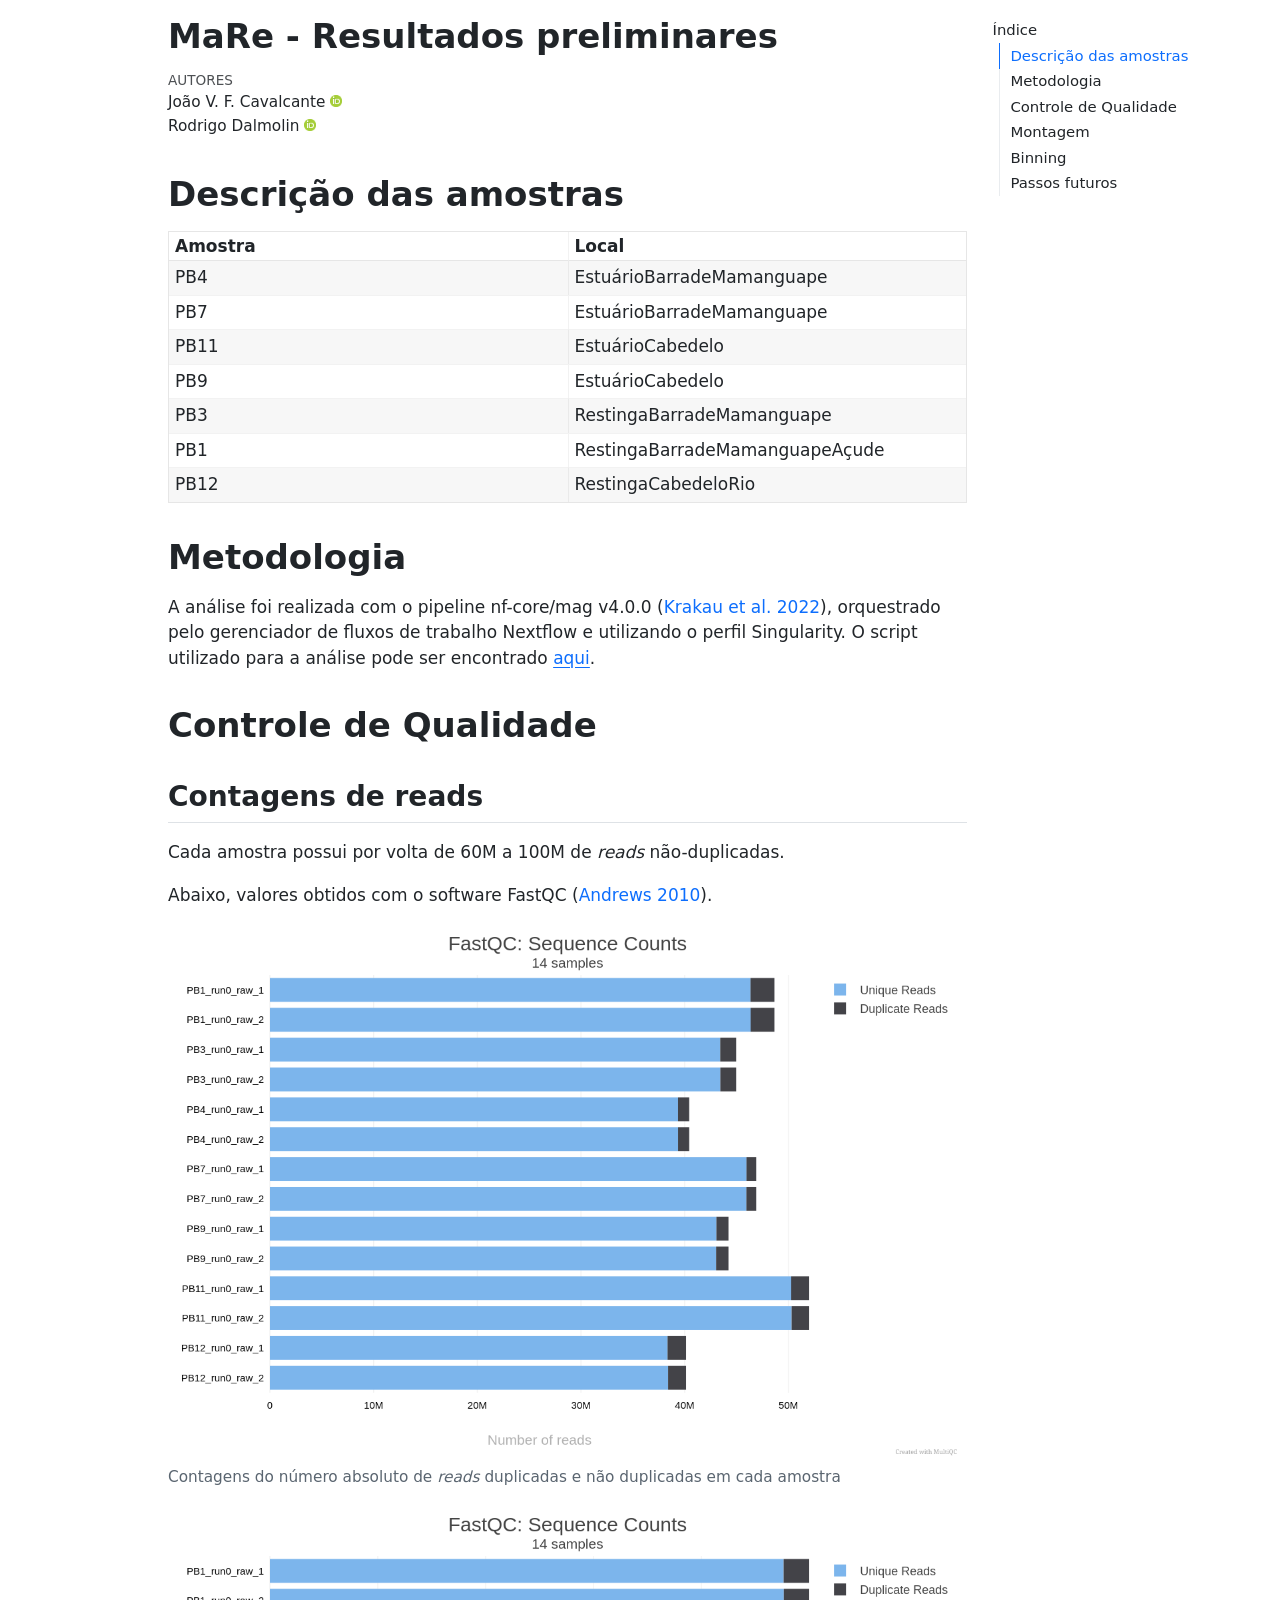
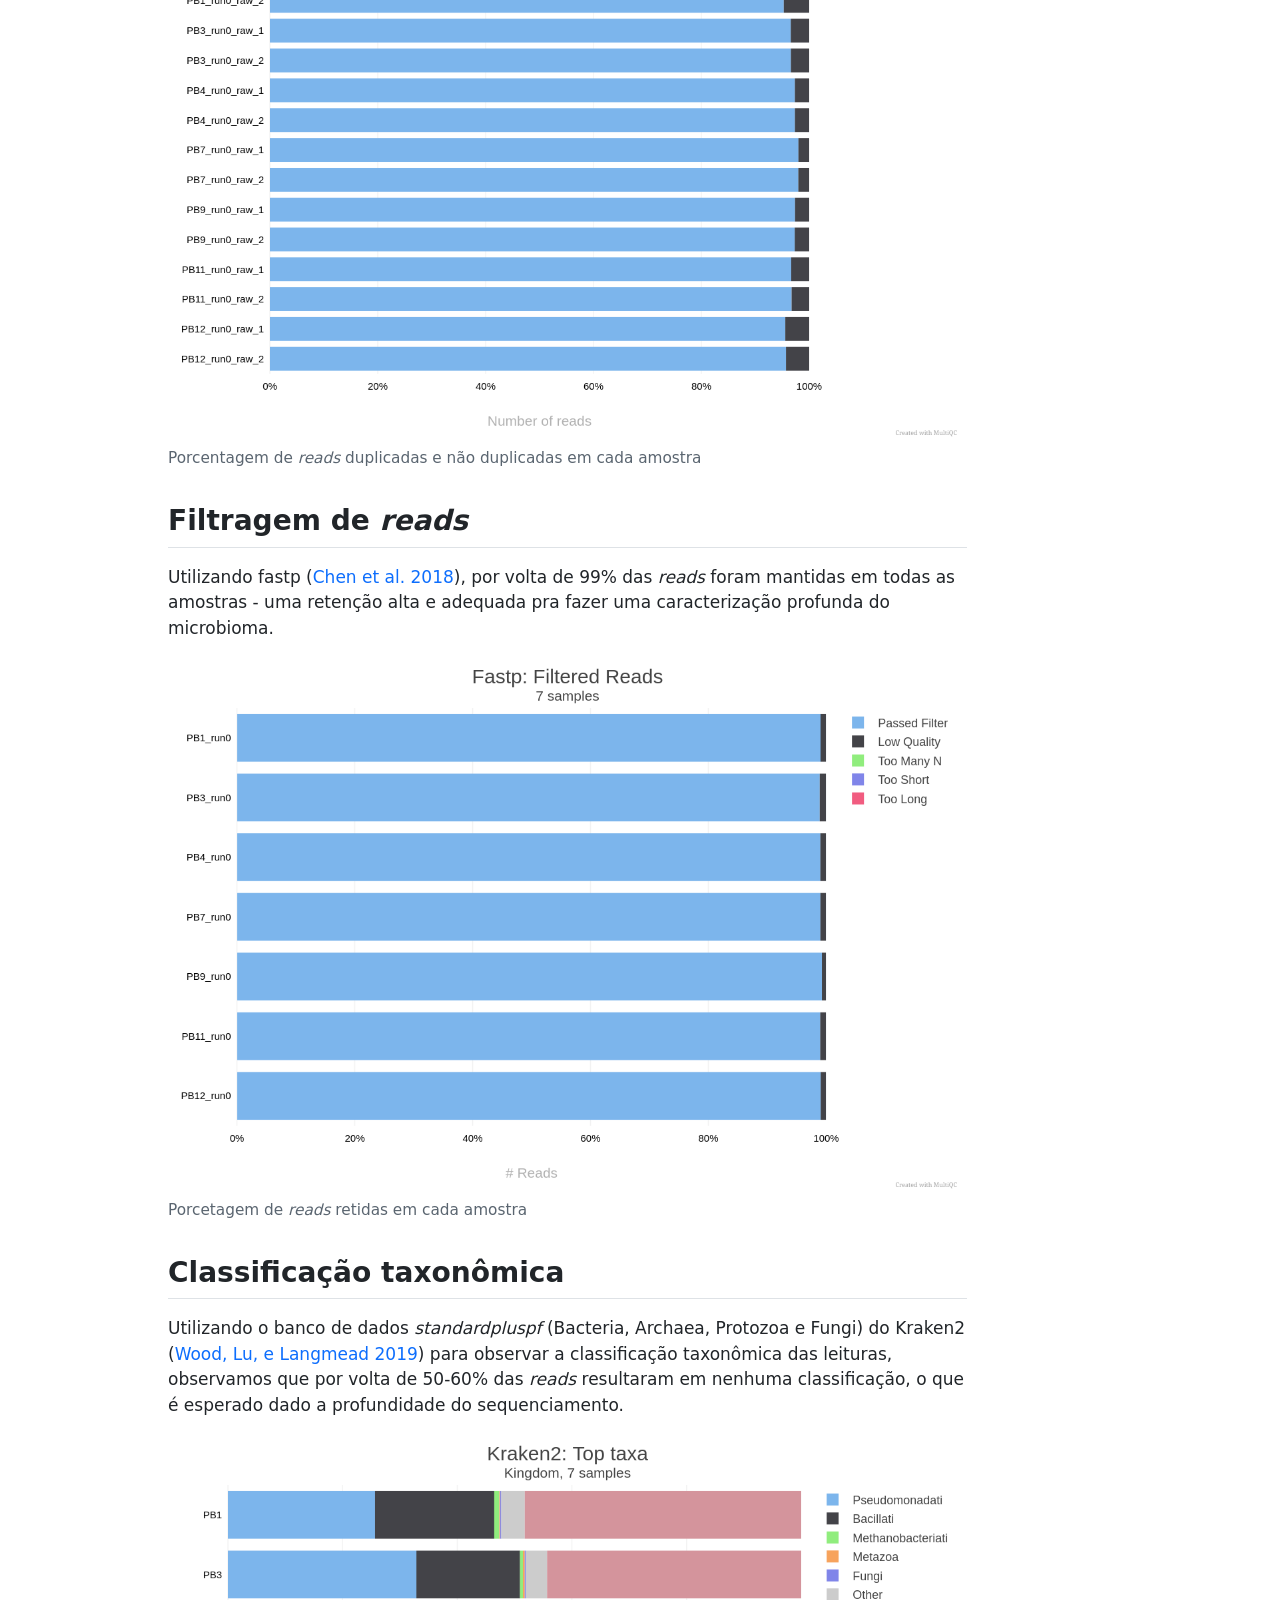
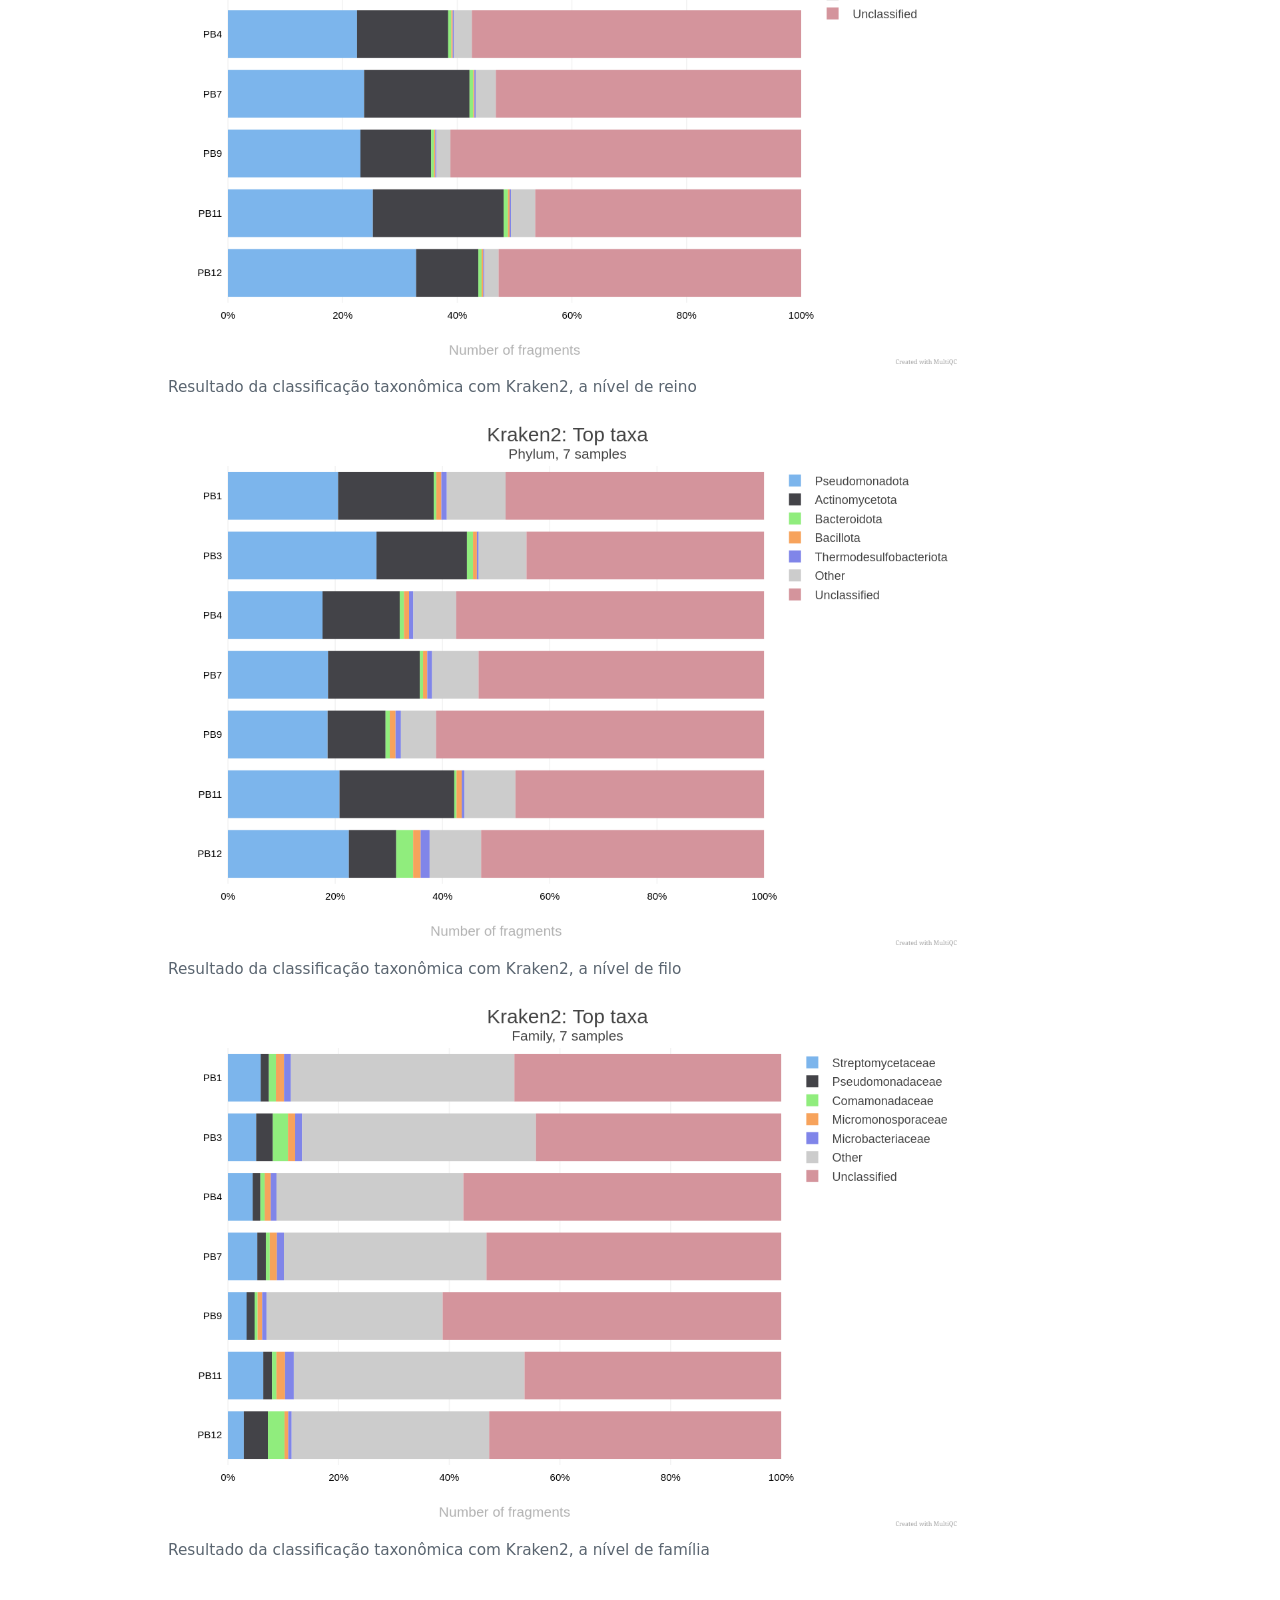
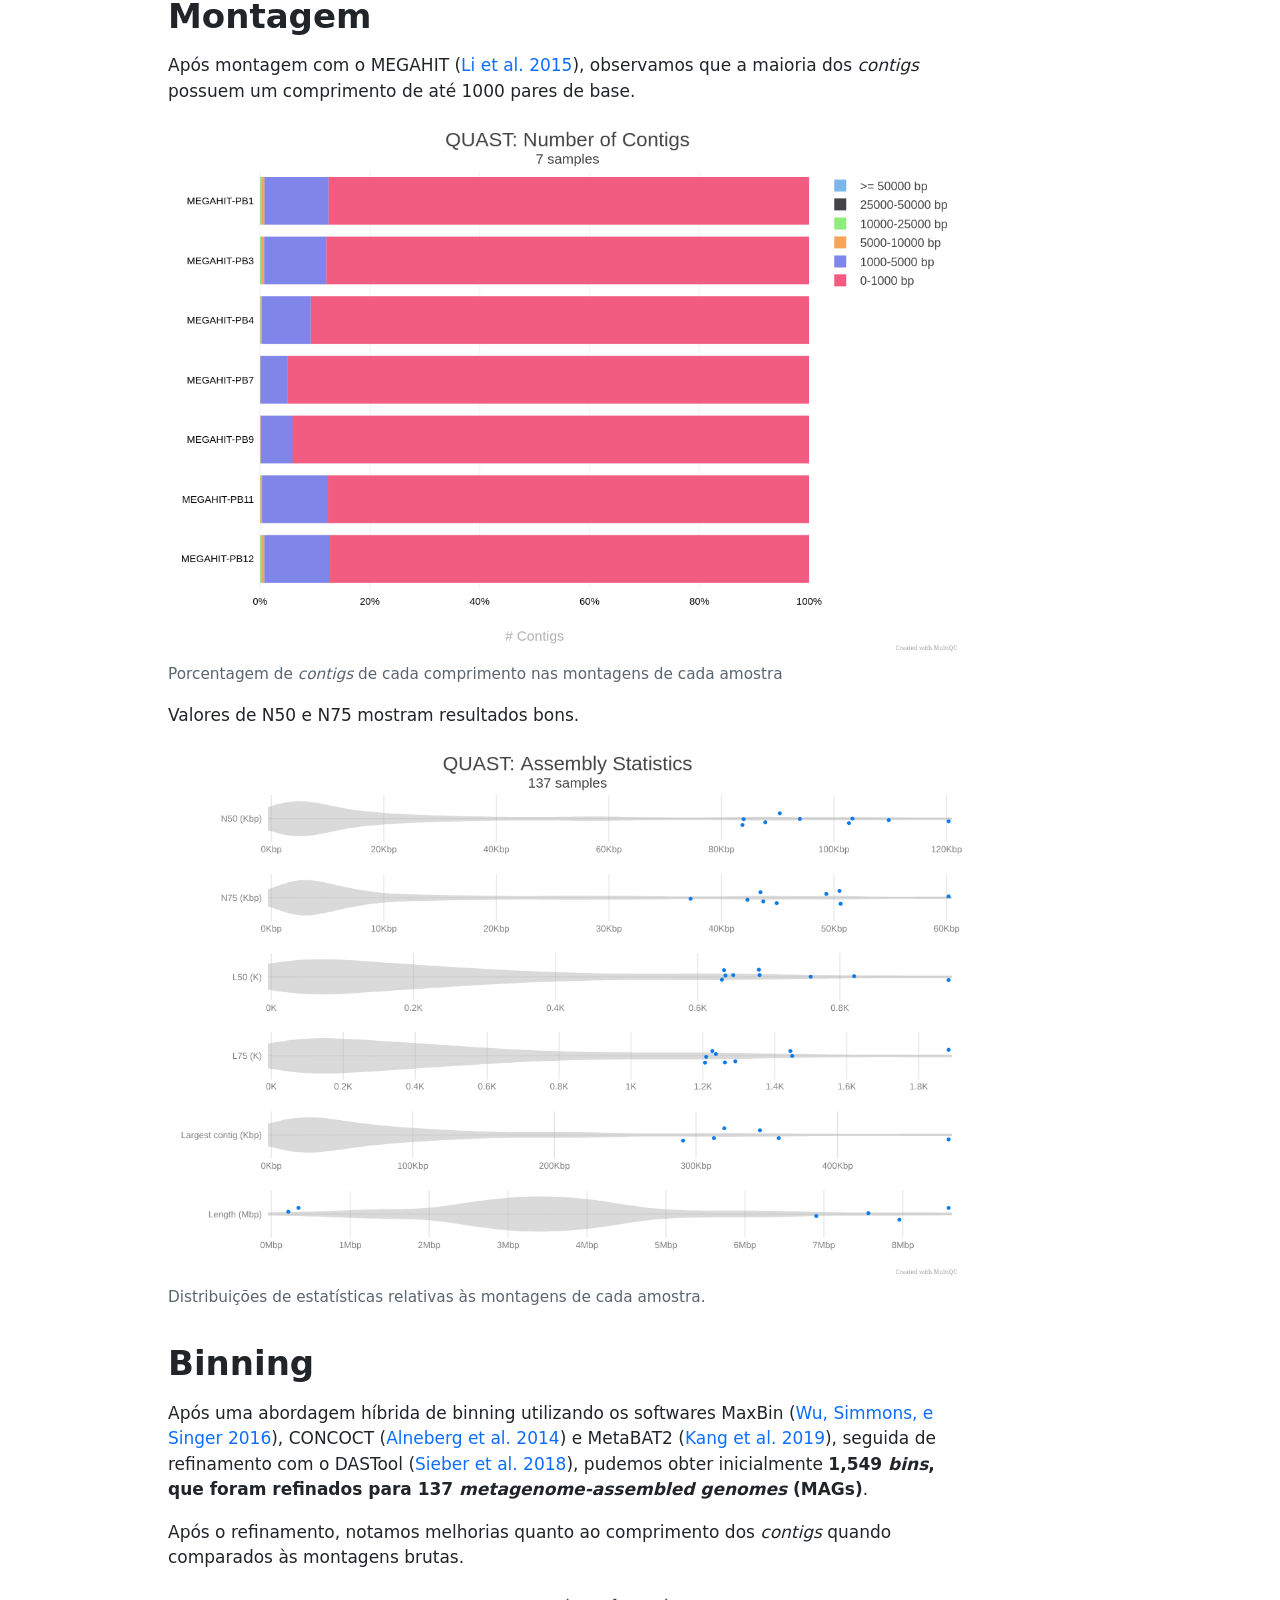
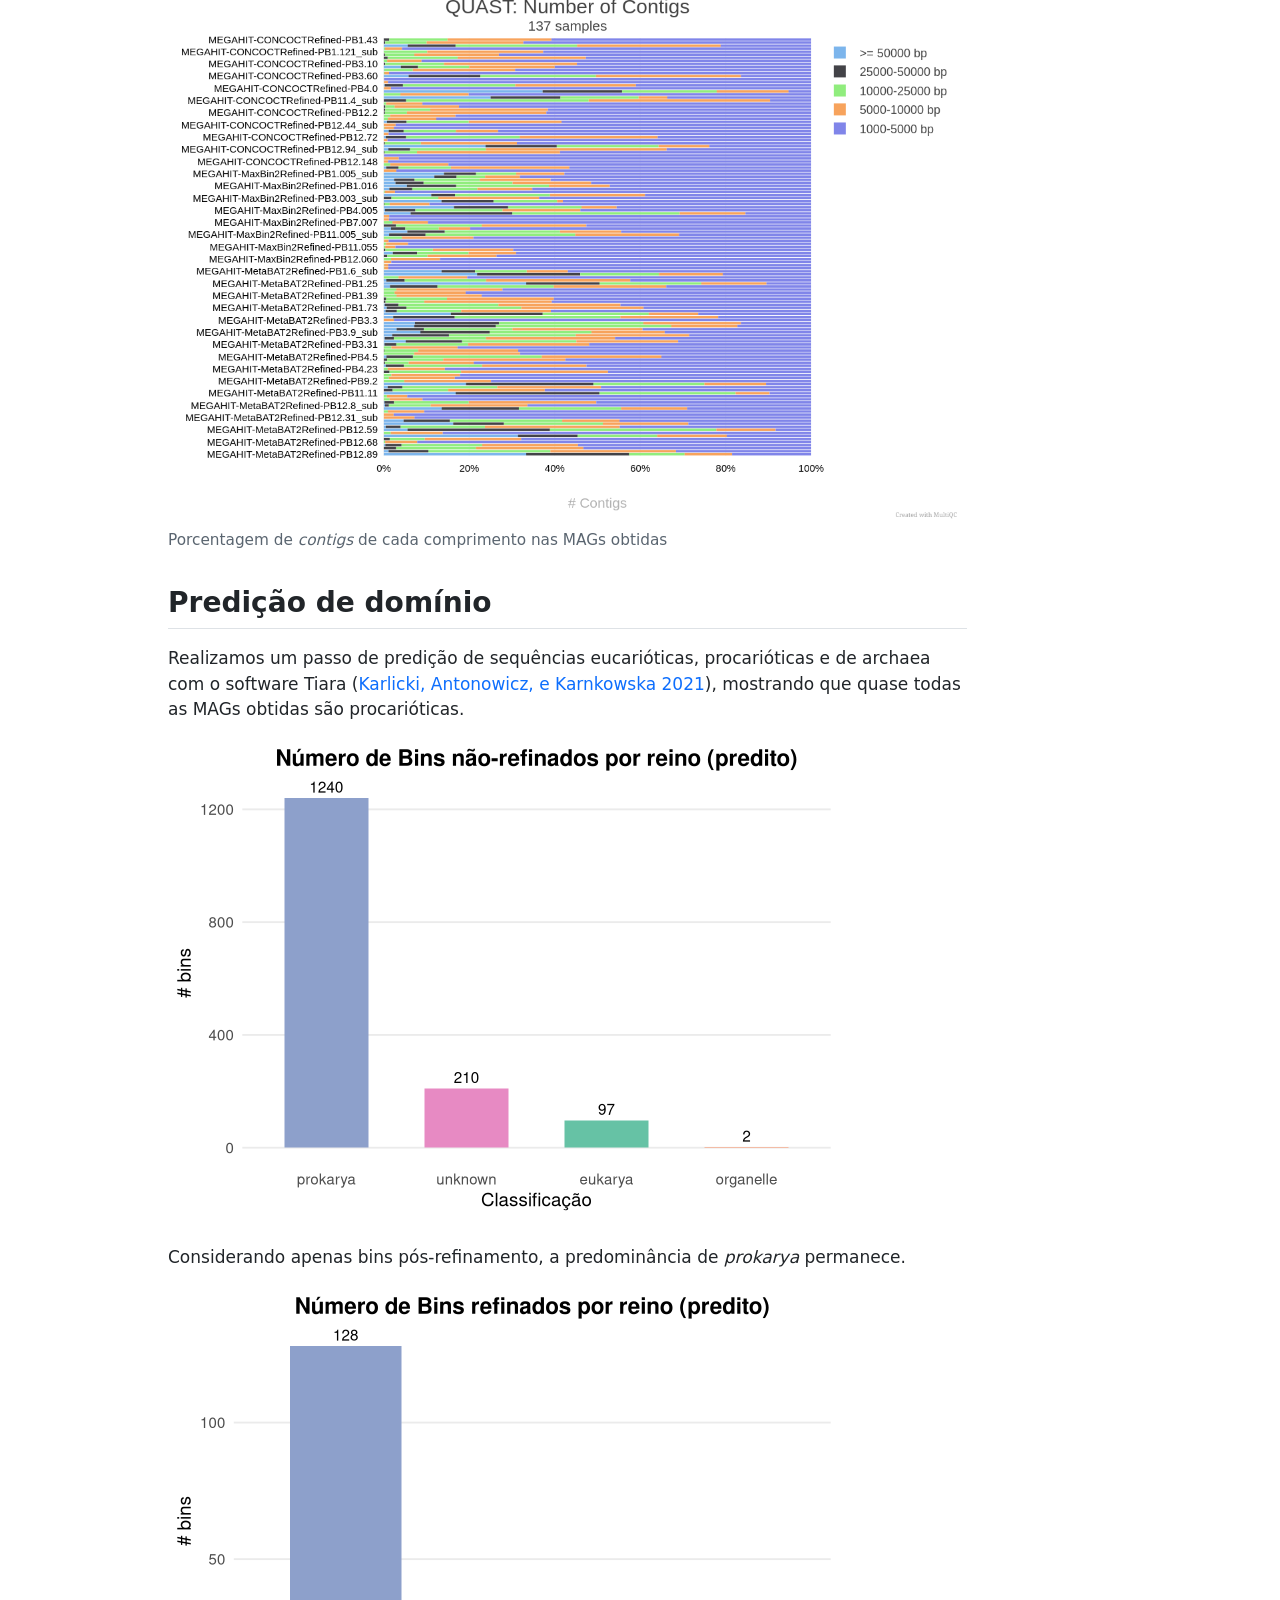
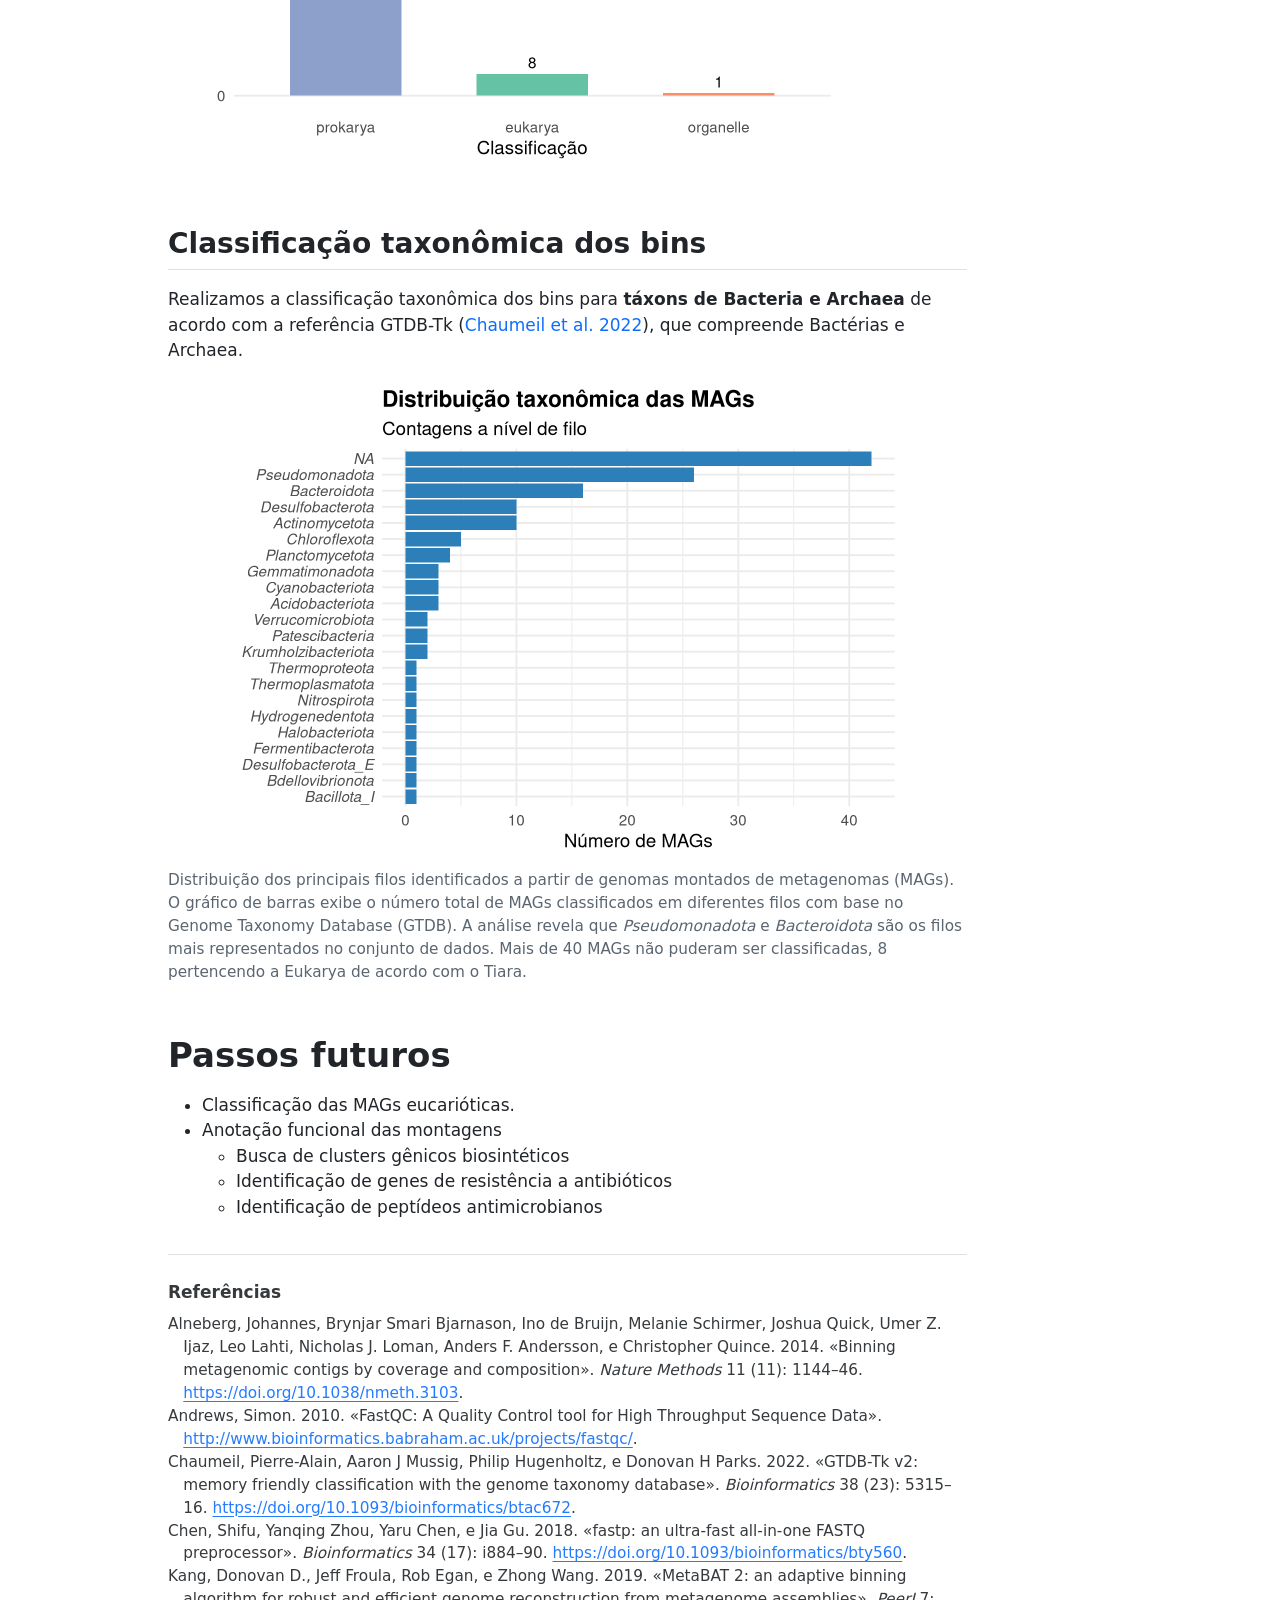
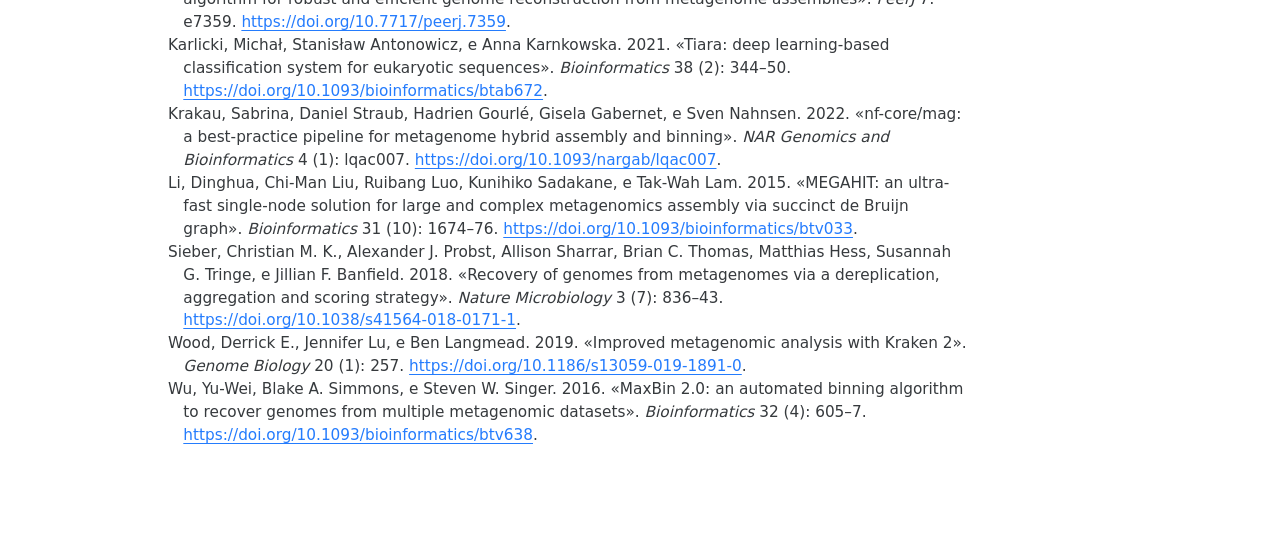
==== commit 2f64af93: "chore: Update report with new data" ====
--- a/index.html
+++ b/index.html
@@ -4288,10 +4288,14 @@
   <ul class="collapse">
   <li><a href="#contagens-de-reads" id="toc-contagens-de-reads" class="nav-link" data-scroll-target="#contagens-de-reads">Contagens de reads</a></li>
   <li><a href="#filtragem-de-reads" id="toc-filtragem-de-reads" class="nav-link" data-scroll-target="#filtragem-de-reads">Filtragem de <em>reads</em></a></li>
-  <li><a href="#classificação-taxonômica-exploratória" id="toc-classificação-taxonômica-exploratória" class="nav-link" data-scroll-target="#classificação-taxonômica-exploratória">Classificação taxonômica exploratória</a></li>
+  <li><a href="#classificação-taxonômica" id="toc-classificação-taxonômica" class="nav-link" data-scroll-target="#classificação-taxonômica">Classificação taxonômica</a></li>
   </ul></li>
   <li><a href="#montagem" id="toc-montagem" class="nav-link" data-scroll-target="#montagem">Montagem</a></li>
-  <li><a href="#binning" id="toc-binning" class="nav-link" data-scroll-target="#binning">Binning</a></li>
+  <li><a href="#binning" id="toc-binning" class="nav-link" data-scroll-target="#binning">Binning</a>
+  <ul class="collapse">
+  <li><a href="#predição-de-domínio" id="toc-predição-de-domínio" class="nav-link" data-scroll-target="#predição-de-domínio">Predição de domínio</a></li>
+  <li><a href="#classificação-taxonômica-dos-bins" id="toc-classificação-taxonômica-dos-bins" class="nav-link" data-scroll-target="#classificação-taxonômica-dos-bins">Classificação taxonômica dos bins</a></li>
+  </ul></li>
   <li><a href="#passos-futuros" id="toc-passos-futuros" class="nav-link" data-scroll-target="#passos-futuros">Passos futuros</a></li>
   </ul>
 </nav>
@@ -4328,8 +4332,8 @@
 <h1>Descrição das amostras</h1>
 <div class="cell">
 <div class="cell-output-display">
-<div class="reactable html-widget html-fill-item" id="htmlwidget-518ee417f039e00cdf47" style="width:auto;height:auto;"></div>
-<script type="application/json" data-for="htmlwidget-518ee417f039e00cdf47">{"x":{"tag":{"name":"Reactable","attribs":{"data":{"Amostra":["PB4","PB7","PB11","PB9","PB3","PB1","PB12"],"Local":["EstuárioBarradeMamanguape","EstuárioBarradeMamanguape","EstuárioCabedelo","EstuárioCabedelo","RestingaBarradeMamanguape","RestingaBarradeMamanguapeAçude","RestingaCabedeloRio"]},"columns":[{"id":"Amostra","name":"Amostra","type":"character"},{"id":"Local","name":"Local","type":"character"}],"highlight":true,"bordered":true,"striped":true,"compact":true,"dataKey":"7ef9dca7e879ddbe4e282c5e7ed46dc0"},"children":[]},"class":"reactR_markup"},"evals":[],"jsHooks":[]}</script>
+<div class="reactable html-widget html-fill-item" id="htmlwidget-56e1d2c751e7c19393cc" style="width:auto;height:auto;"></div>
+<script type="application/json" data-for="htmlwidget-56e1d2c751e7c19393cc">{"x":{"tag":{"name":"Reactable","attribs":{"data":{"Amostra":["PB4","PB7","PB11","PB9","PB3","PB1","PB12"],"Local":["EstuárioBarradeMamanguape","EstuárioBarradeMamanguape","EstuárioCabedelo","EstuárioCabedelo","RestingaBarradeMamanguape","RestingaBarradeMamanguapeAçude","RestingaCabedeloRio"]},"columns":[{"id":"Amostra","name":"Amostra","type":"character"},{"id":"Local","name":"Local","type":"character"}],"highlight":true,"bordered":true,"striped":true,"compact":true,"dataKey":"7ef9dca7e879ddbe4e282c5e7ed46dc0"},"children":[]},"class":"reactR_markup"},"evals":[],"jsHooks":[]}</script>
 </div>
 </div>
 </section>
@@ -4341,17 +4345,17 @@
 <h1>Controle de Qualidade</h1>
 <section id="contagens-de-reads" class="level2">
 <h2 class="anchored" data-anchor-id="contagens-de-reads">Contagens de reads</h2>
-<p>Cada amostra possui por volta de 60M a 100M de <em>reads</em> não-duplicadas. <strong>Excetuando-se a amostra PB12, cujo <em>lane</em> 1 estava corrompido</strong>, portanto seu número de <em>reads</em> iguala por volta da metade do restante.</p>
+<p>Cada amostra possui por volta de 60M a 100M de <em>reads</em> não-duplicadas.</p>
 <p>Abaixo, valores obtidos com o software FastQC <span class="citation" data-cites="FastQC">(<a href="#ref-FastQC" role="doc-biblioref">Andrews 2010</a>)</span>.</p>
 <div class="quarto-figure quarto-figure-center">
 <figure class="figure">
-<p><img src="[data-uri]" class="img-fluid figure-img"></p>
+<p><img src="[data-uri]" class="img-fluid figure-img"></p>
 <figcaption>Contagens do número absoluto de <em>reads</em> duplicadas e não duplicadas em cada amostra</figcaption>
 </figure>
 </div>
 <div class="quarto-figure quarto-figure-center">
 <figure class="figure">
-<p><img src="[data-uri]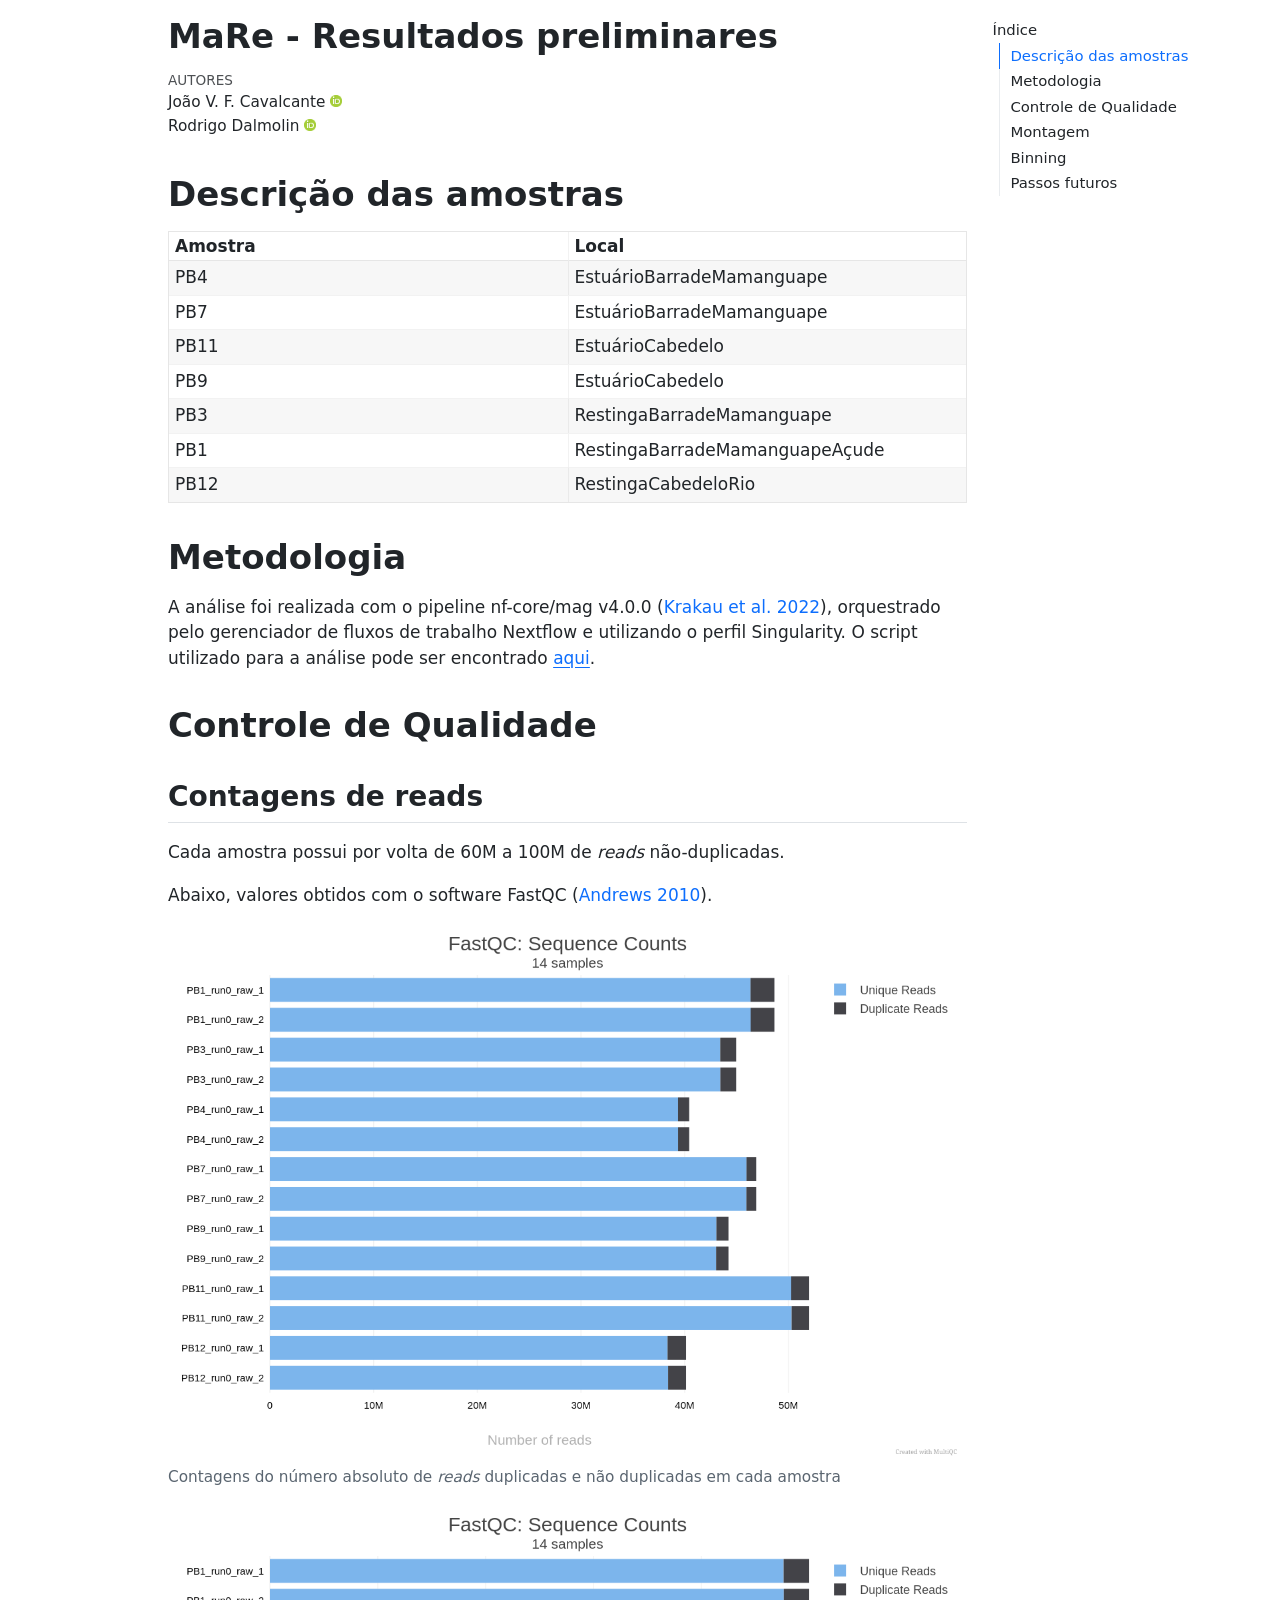
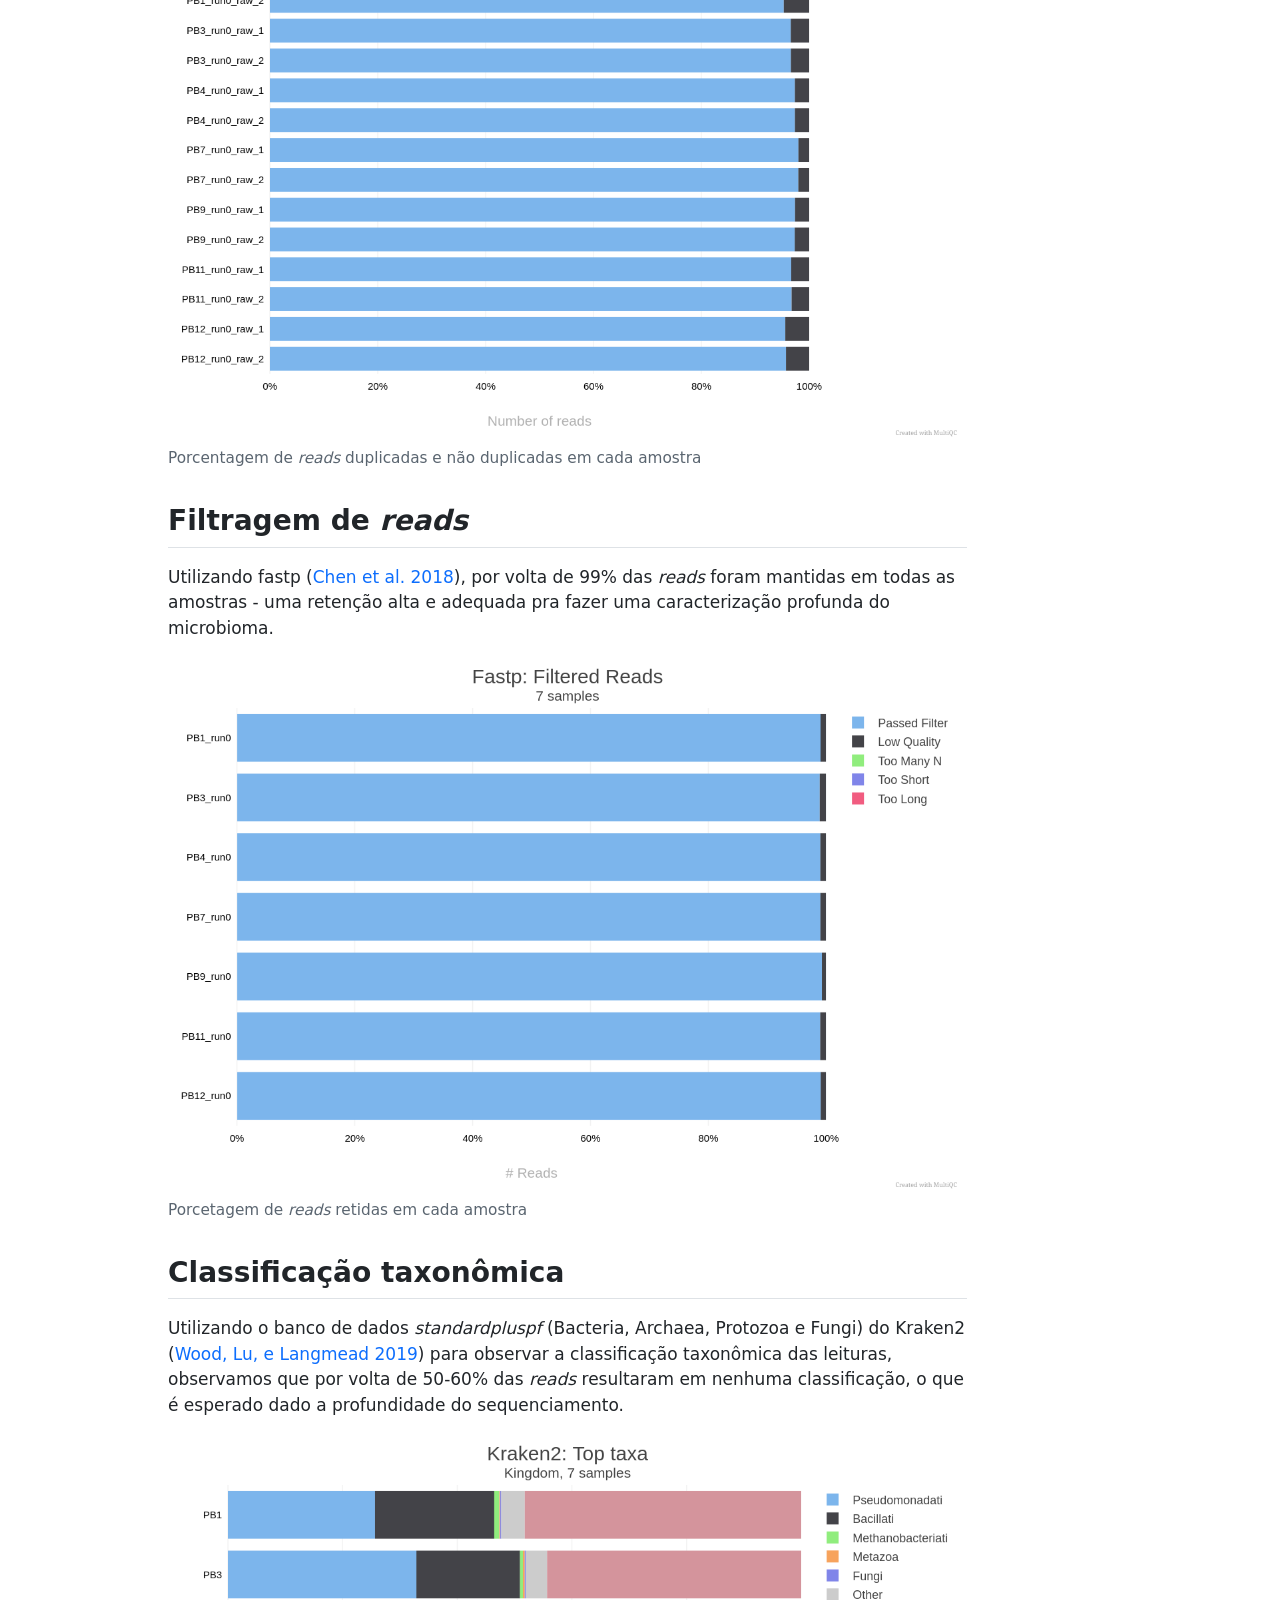
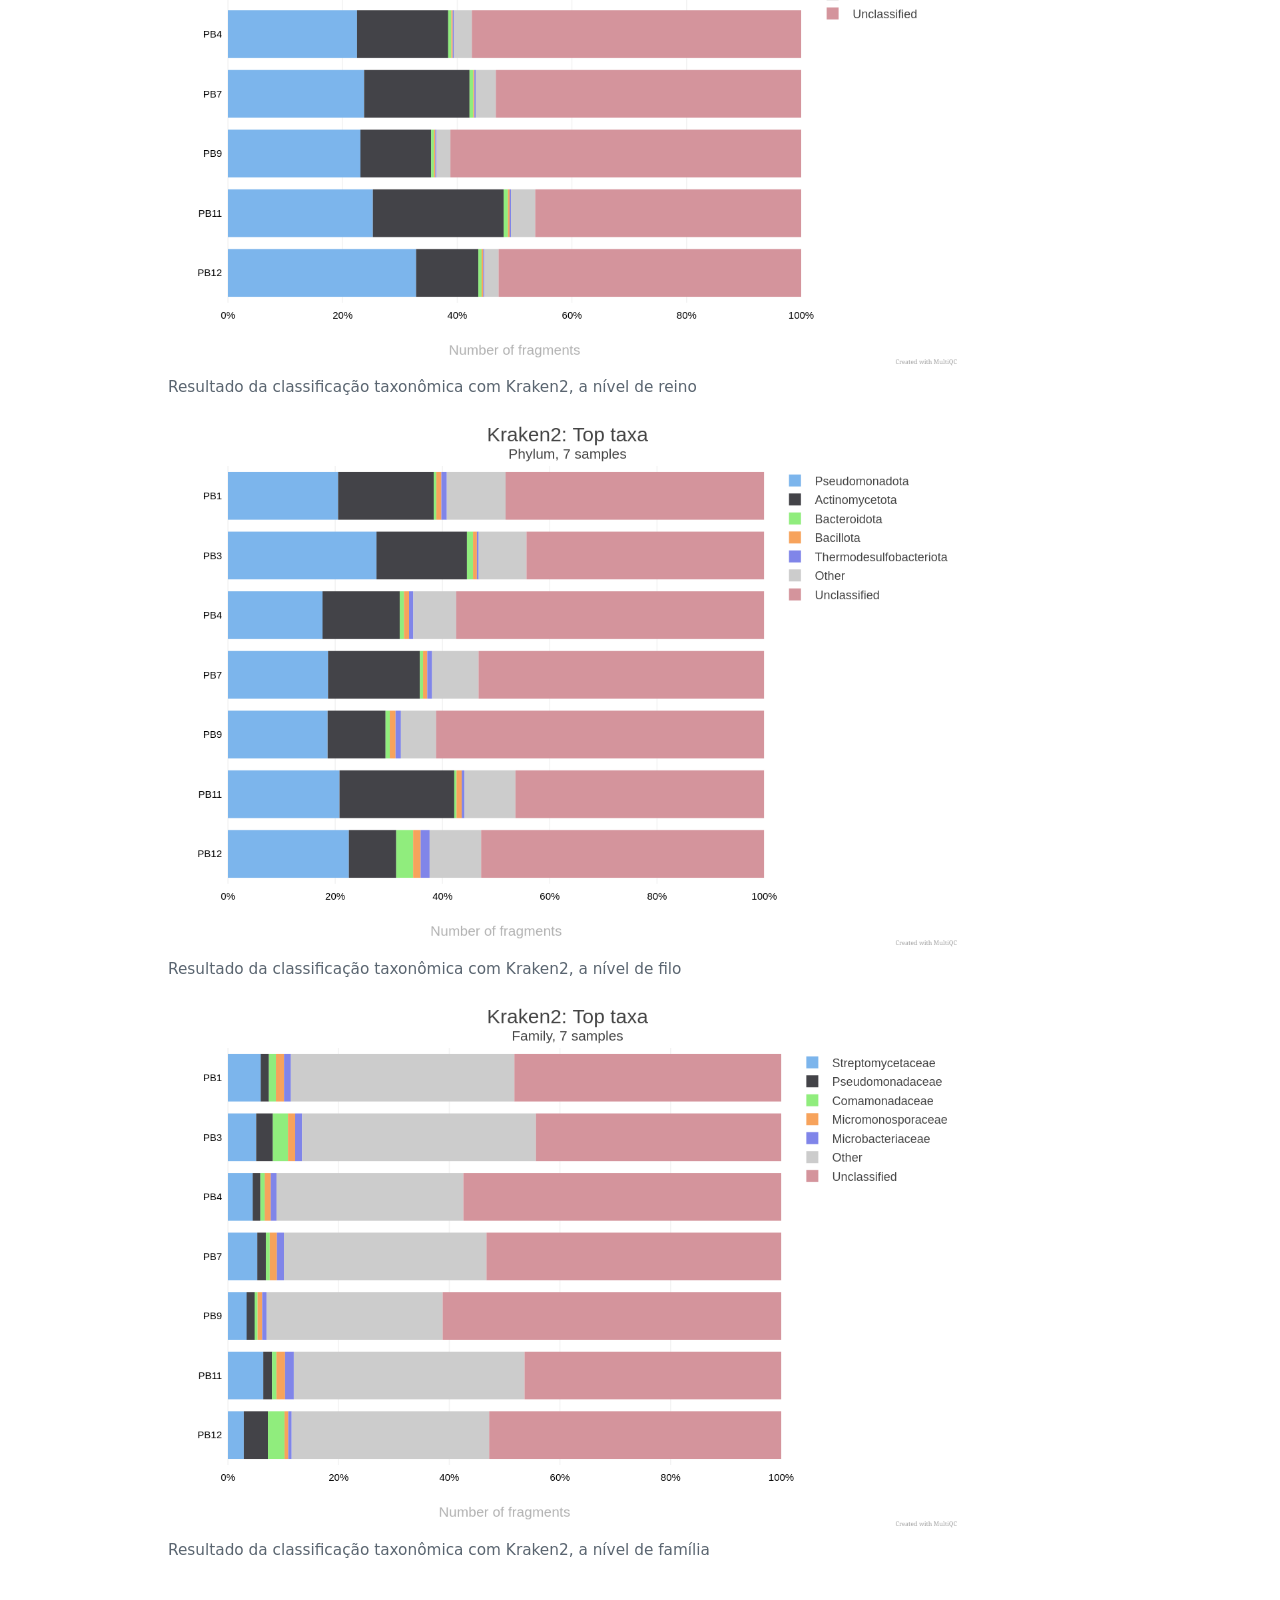
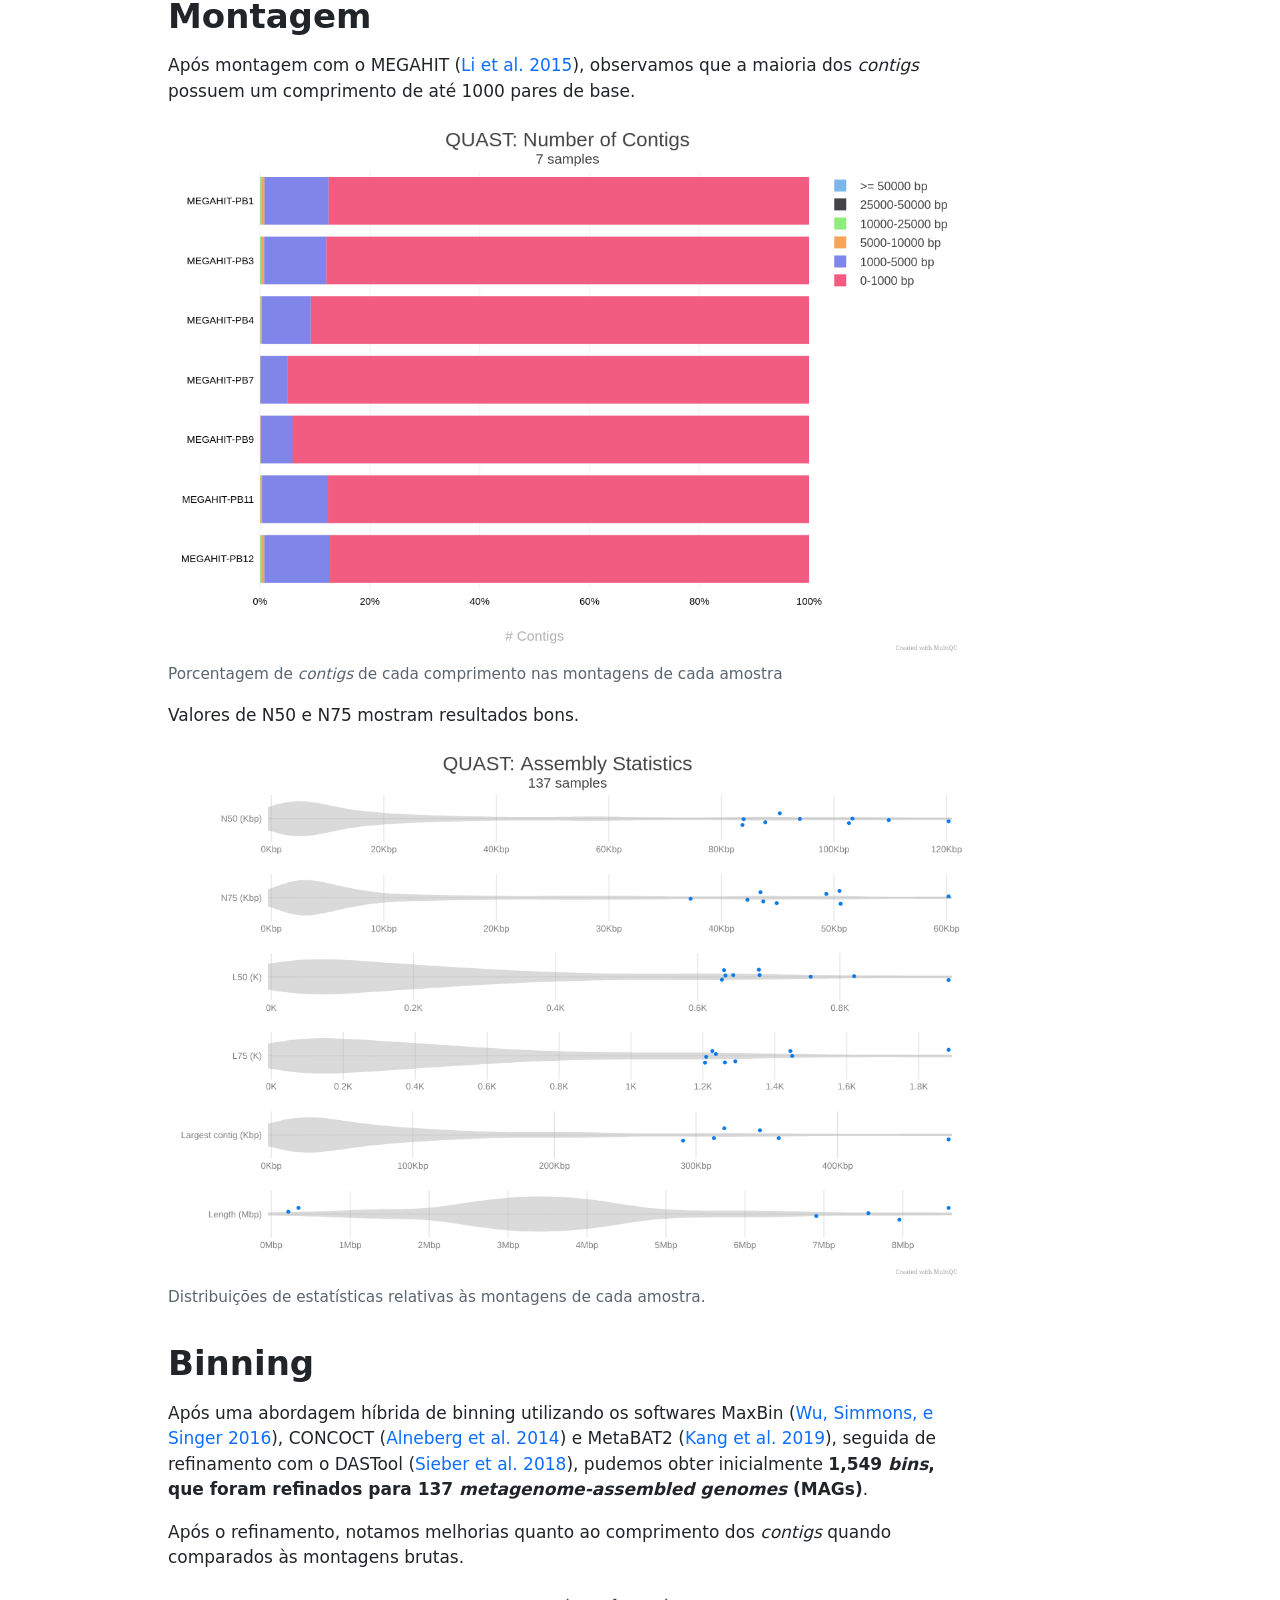
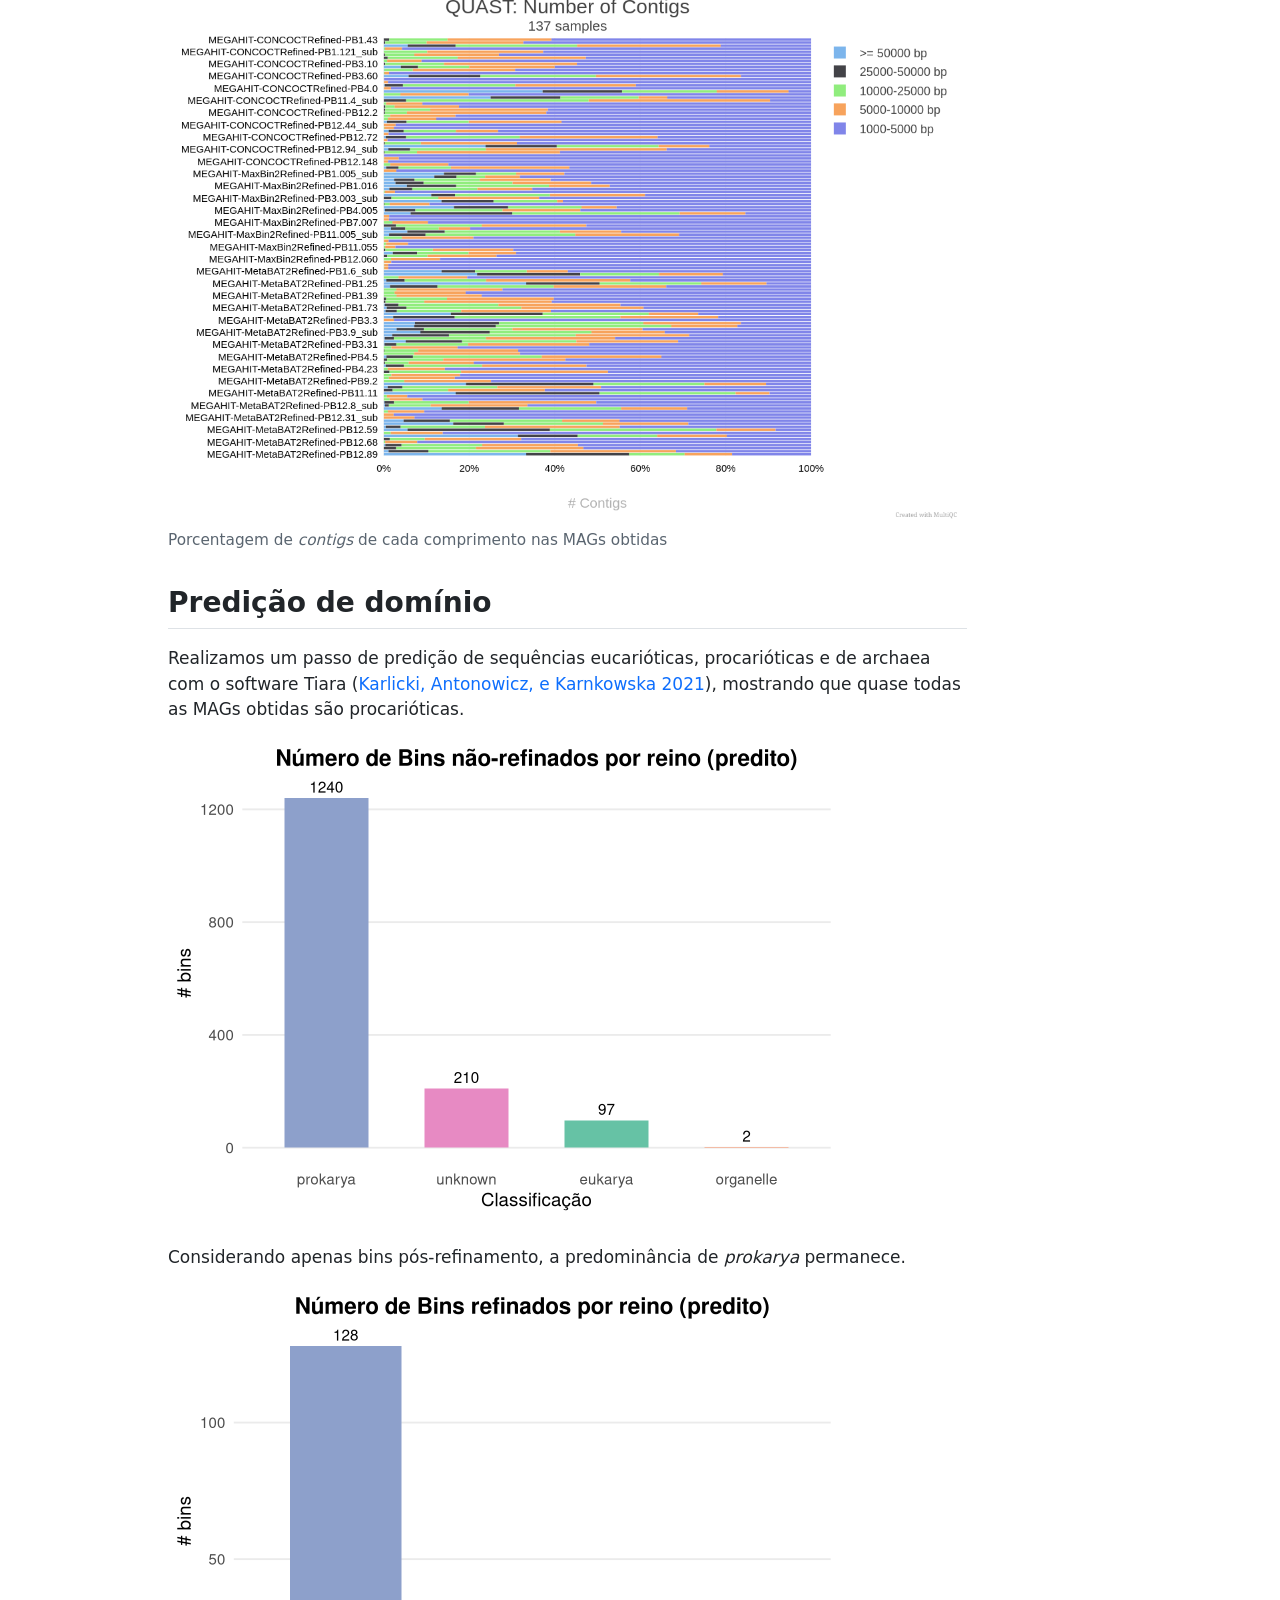
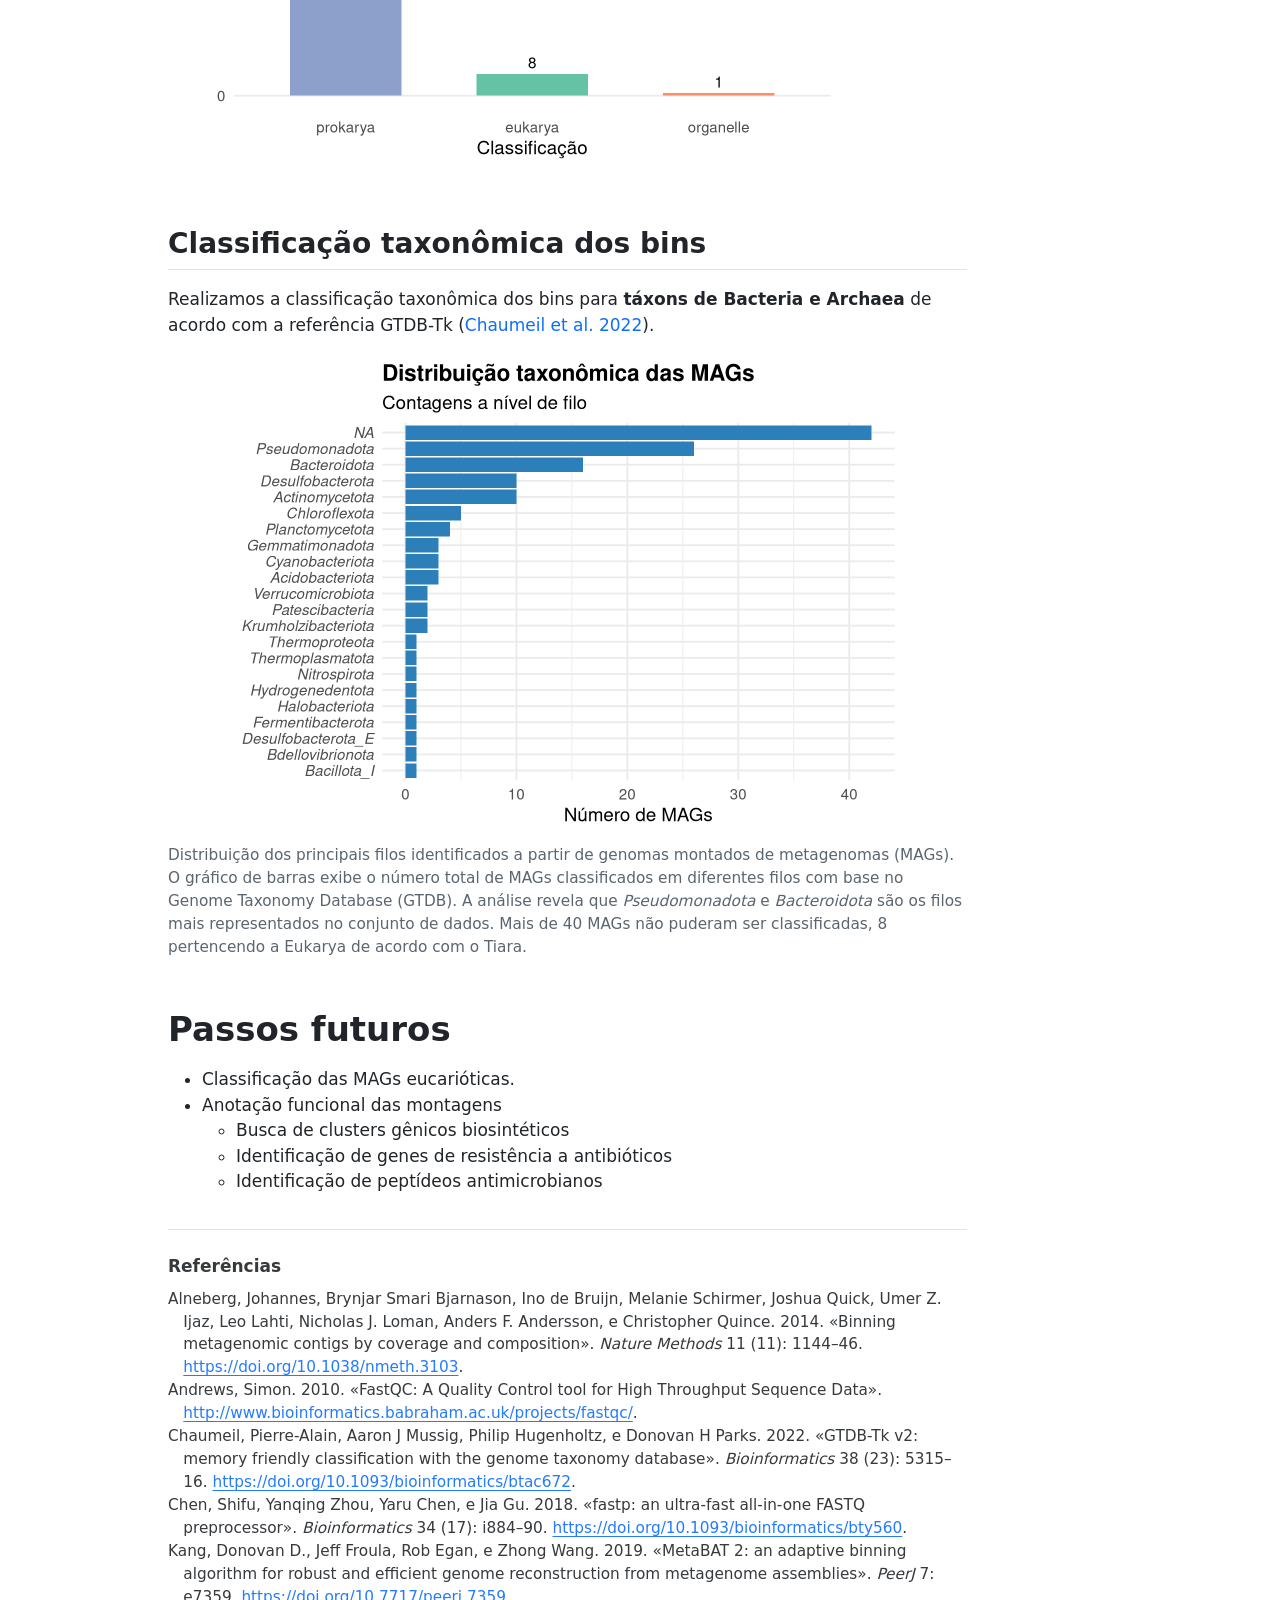
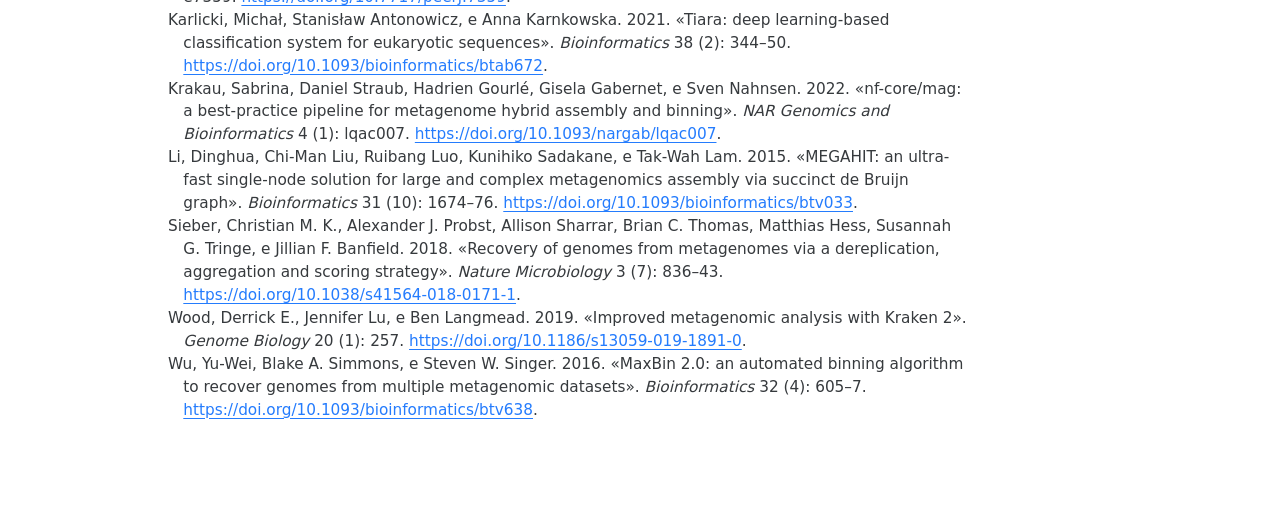
==== commit a65d2847: "fix: Remove redundancy" ====
--- a/index.html
+++ b/index.html
@@ -4332,8 +4332,8 @@
 <h1>Descrição das amostras</h1>
 <div class="cell">
 <div class="cell-output-display">
-<div class="reactable html-widget html-fill-item" id="htmlwidget-56e1d2c751e7c19393cc" style="width:auto;height:auto;"></div>
-<script type="application/json" data-for="htmlwidget-56e1d2c751e7c19393cc">{"x":{"tag":{"name":"Reactable","attribs":{"data":{"Amostra":["PB4","PB7","PB11","PB9","PB3","PB1","PB12"],"Local":["EstuárioBarradeMamanguape","EstuárioBarradeMamanguape","EstuárioCabedelo","EstuárioCabedelo","RestingaBarradeMamanguape","RestingaBarradeMamanguapeAçude","RestingaCabedeloRio"]},"columns":[{"id":"Amostra","name":"Amostra","type":"character"},{"id":"Local","name":"Local","type":"character"}],"highlight":true,"bordered":true,"striped":true,"compact":true,"dataKey":"7ef9dca7e879ddbe4e282c5e7ed46dc0"},"children":[]},"class":"reactR_markup"},"evals":[],"jsHooks":[]}</script>
+<div class="reactable html-widget html-fill-item" id="htmlwidget-43fff02899b95f7e6980" style="width:auto;height:auto;"></div>
+<script type="application/json" data-for="htmlwidget-43fff02899b95f7e6980">{"x":{"tag":{"name":"Reactable","attribs":{"data":{"Amostra":["PB4","PB7","PB11","PB9","PB3","PB1","PB12"],"Local":["EstuárioBarradeMamanguape","EstuárioBarradeMamanguape","EstuárioCabedelo","EstuárioCabedelo","RestingaBarradeMamanguape","RestingaBarradeMamanguapeAçude","RestingaCabedeloRio"]},"columns":[{"id":"Amostra","name":"Amostra","type":"character"},{"id":"Local","name":"Local","type":"character"}],"highlight":true,"bordered":true,"striped":true,"compact":true,"dataKey":"7ef9dca7e879ddbe4e282c5e7ed46dc0"},"children":[]},"class":"reactR_markup"},"evals":[],"jsHooks":[]}</script>
 </div>
 </div>
 </section>
@@ -4445,7 +4445,7 @@
 </section>
 <section id="classificação-taxonômica-dos-bins" class="level2">
 <h2 class="anchored" data-anchor-id="classificação-taxonômica-dos-bins">Classificação taxonômica dos bins</h2>
-<p>Realizamos a classificação taxonômica dos bins para <strong>táxons de Bacteria e Archaea</strong> de acordo com a referência GTDB-Tk <span class="citation" data-cites="Chaumeil2022">(<a href="#ref-Chaumeil2022" role="doc-biblioref">Chaumeil et al. 2022</a>)</span>, que compreende Bactérias e Archaea.</p>
+<p>Realizamos a classificação taxonômica dos bins para <strong>táxons de Bacteria e Archaea</strong> de acordo com a referência GTDB-Tk <span class="citation" data-cites="Chaumeil2022">(<a href="#ref-Chaumeil2022" role="doc-biblioref">Chaumeil et al. 2022</a>)</span>.</p>
 <div class="cell">
 <div class="cell-output-display">
 <div class="quarto-figure quarto-figure-center">
